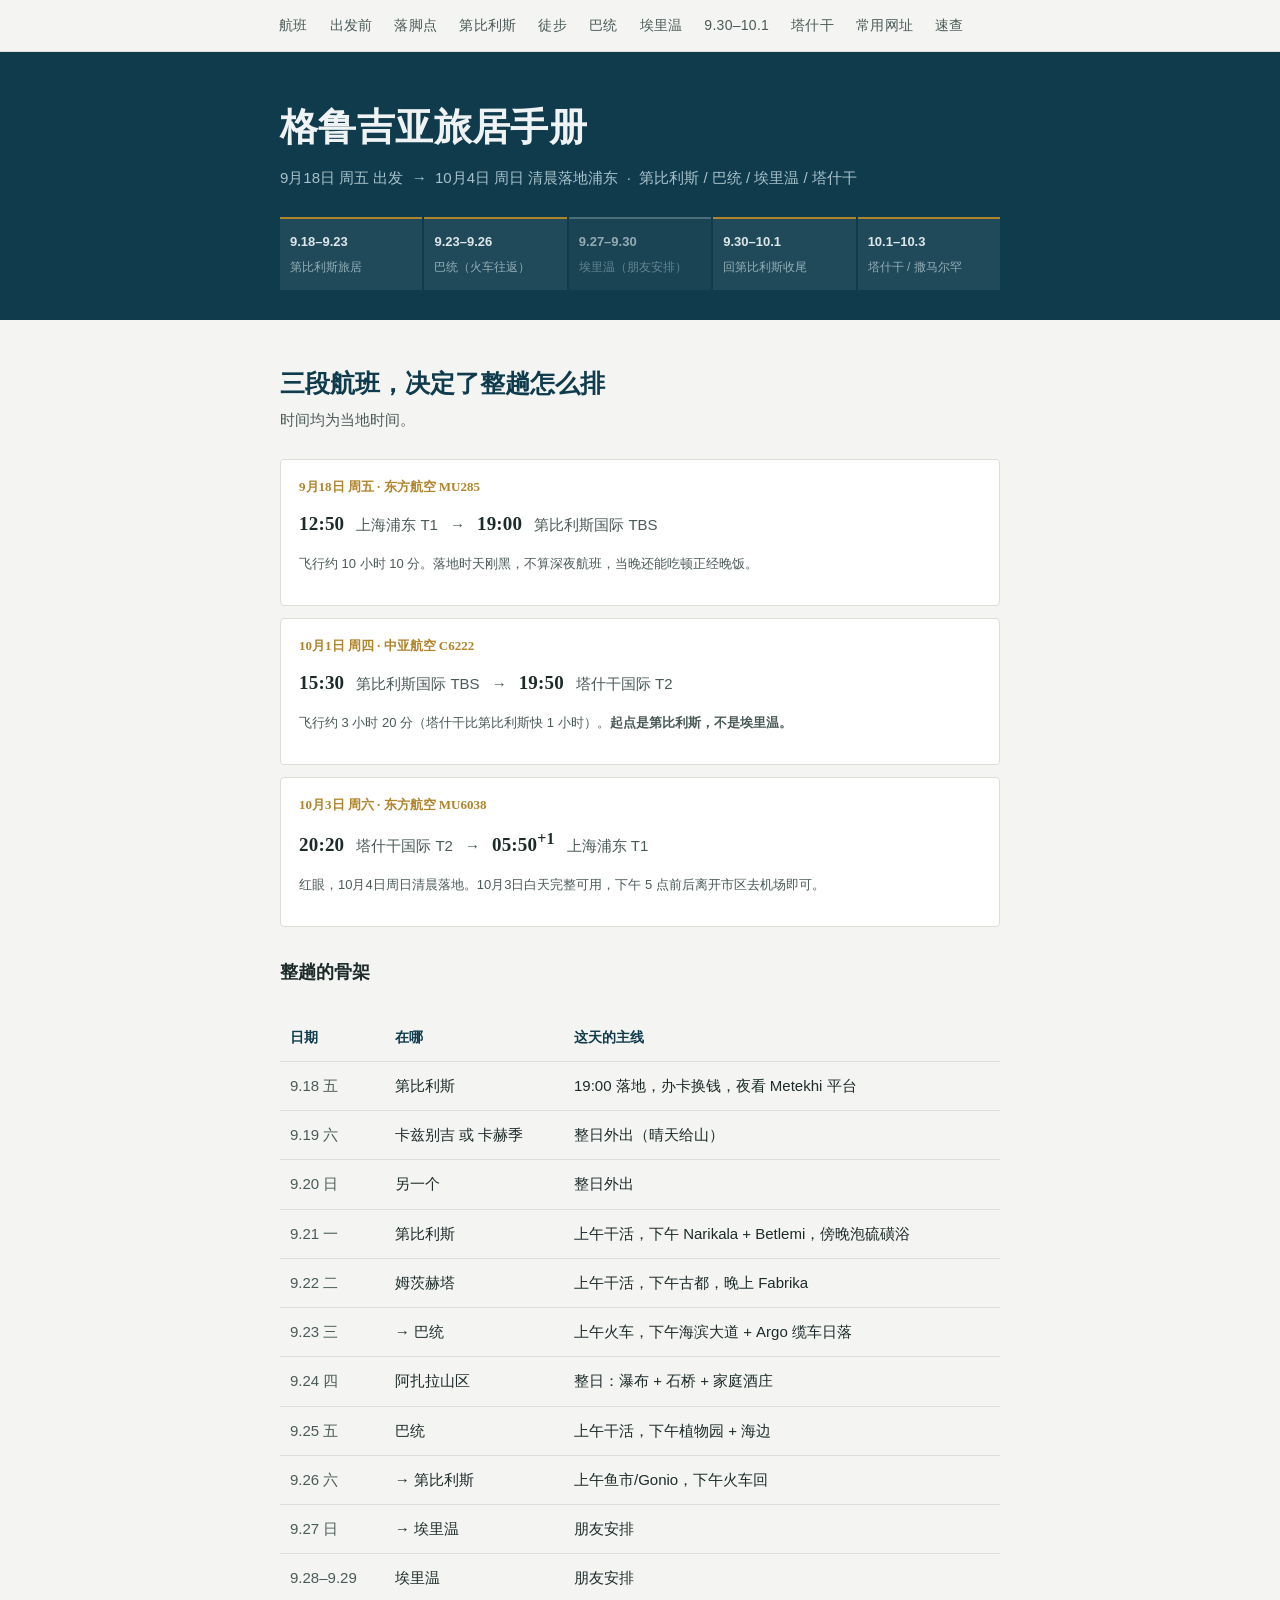
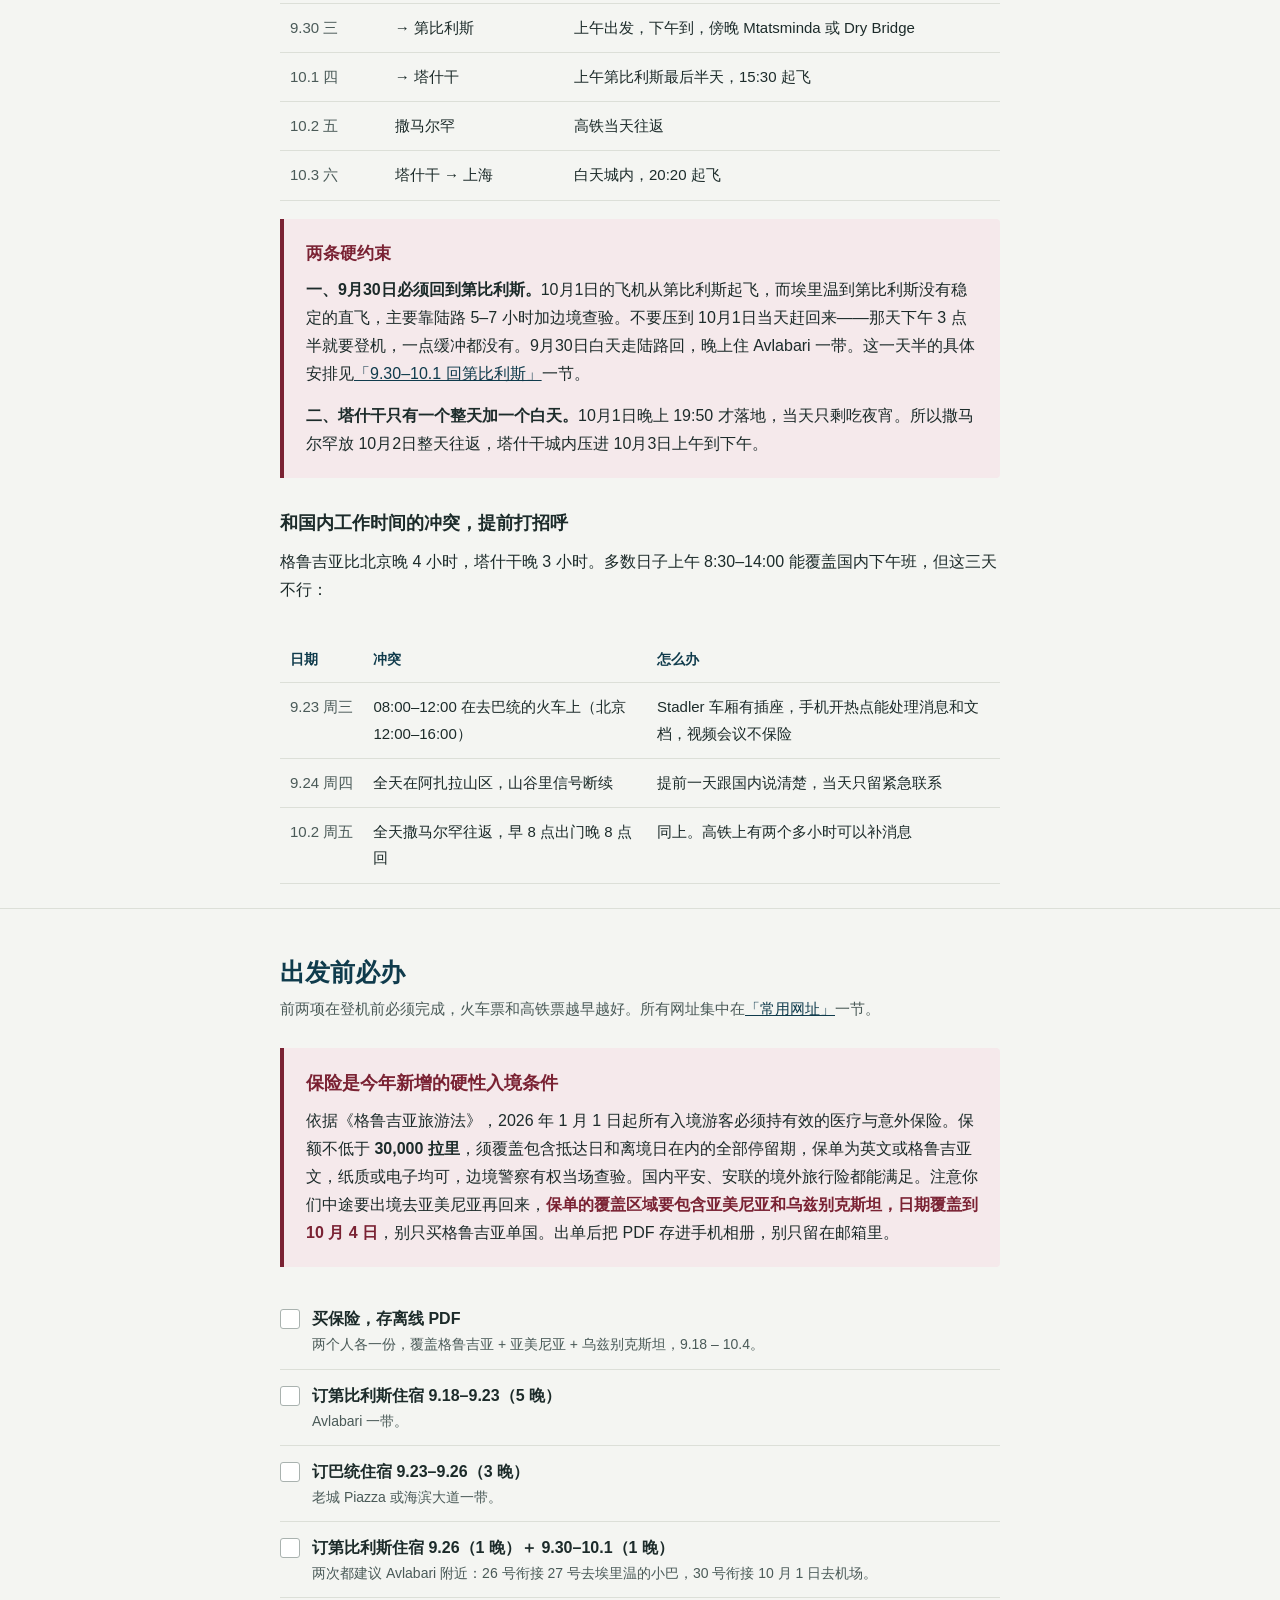
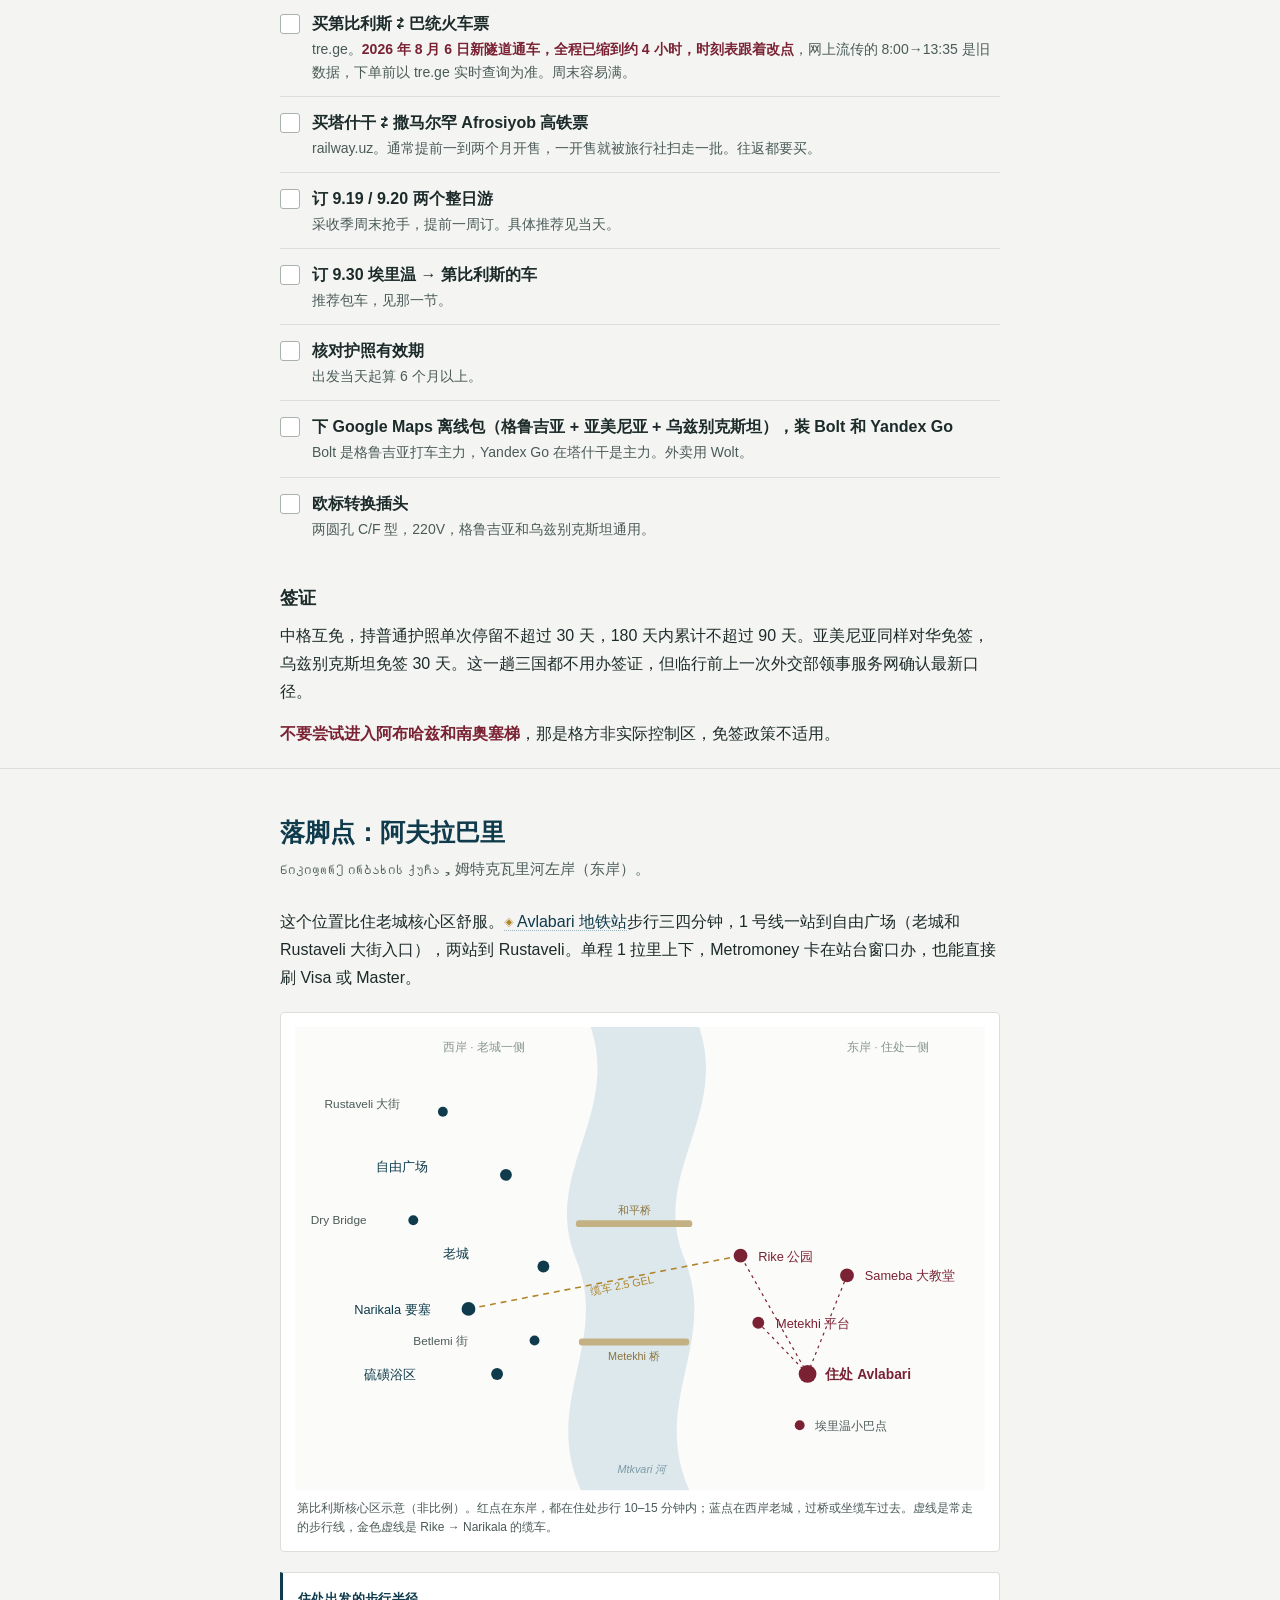
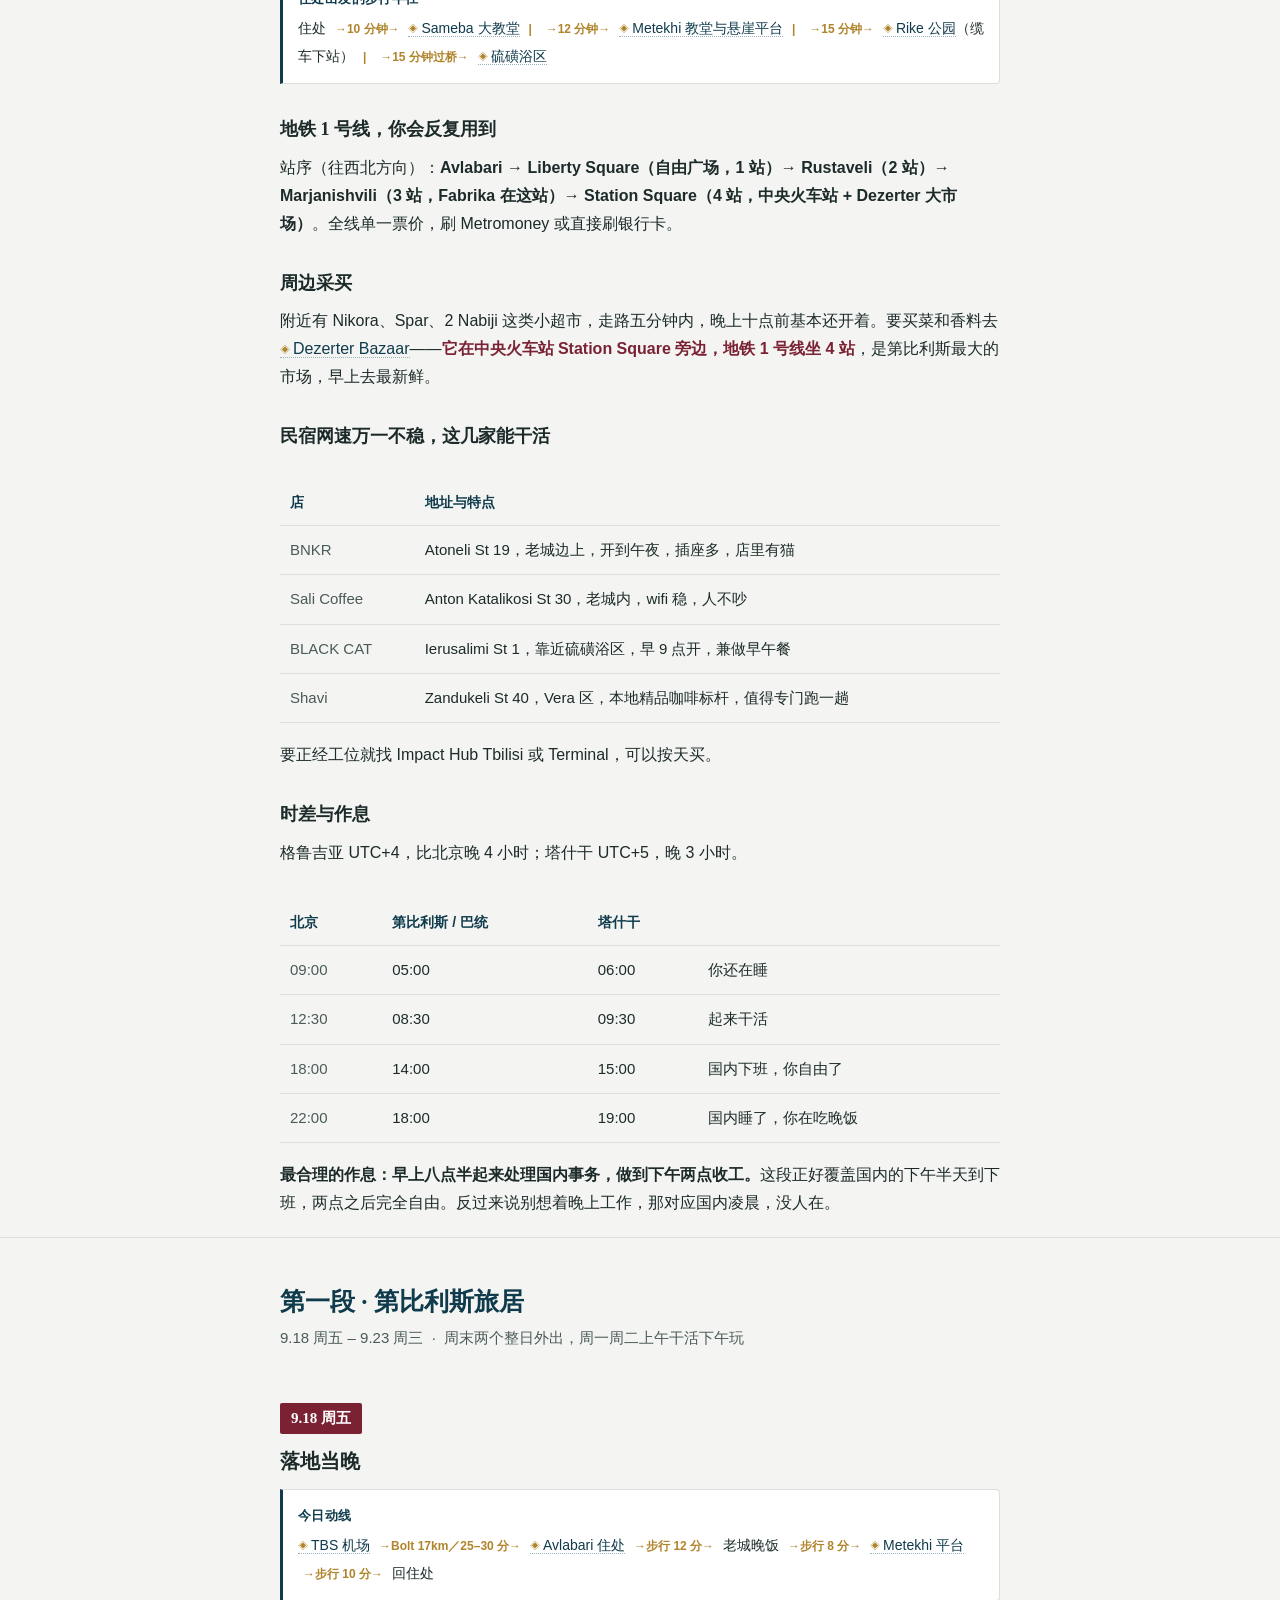
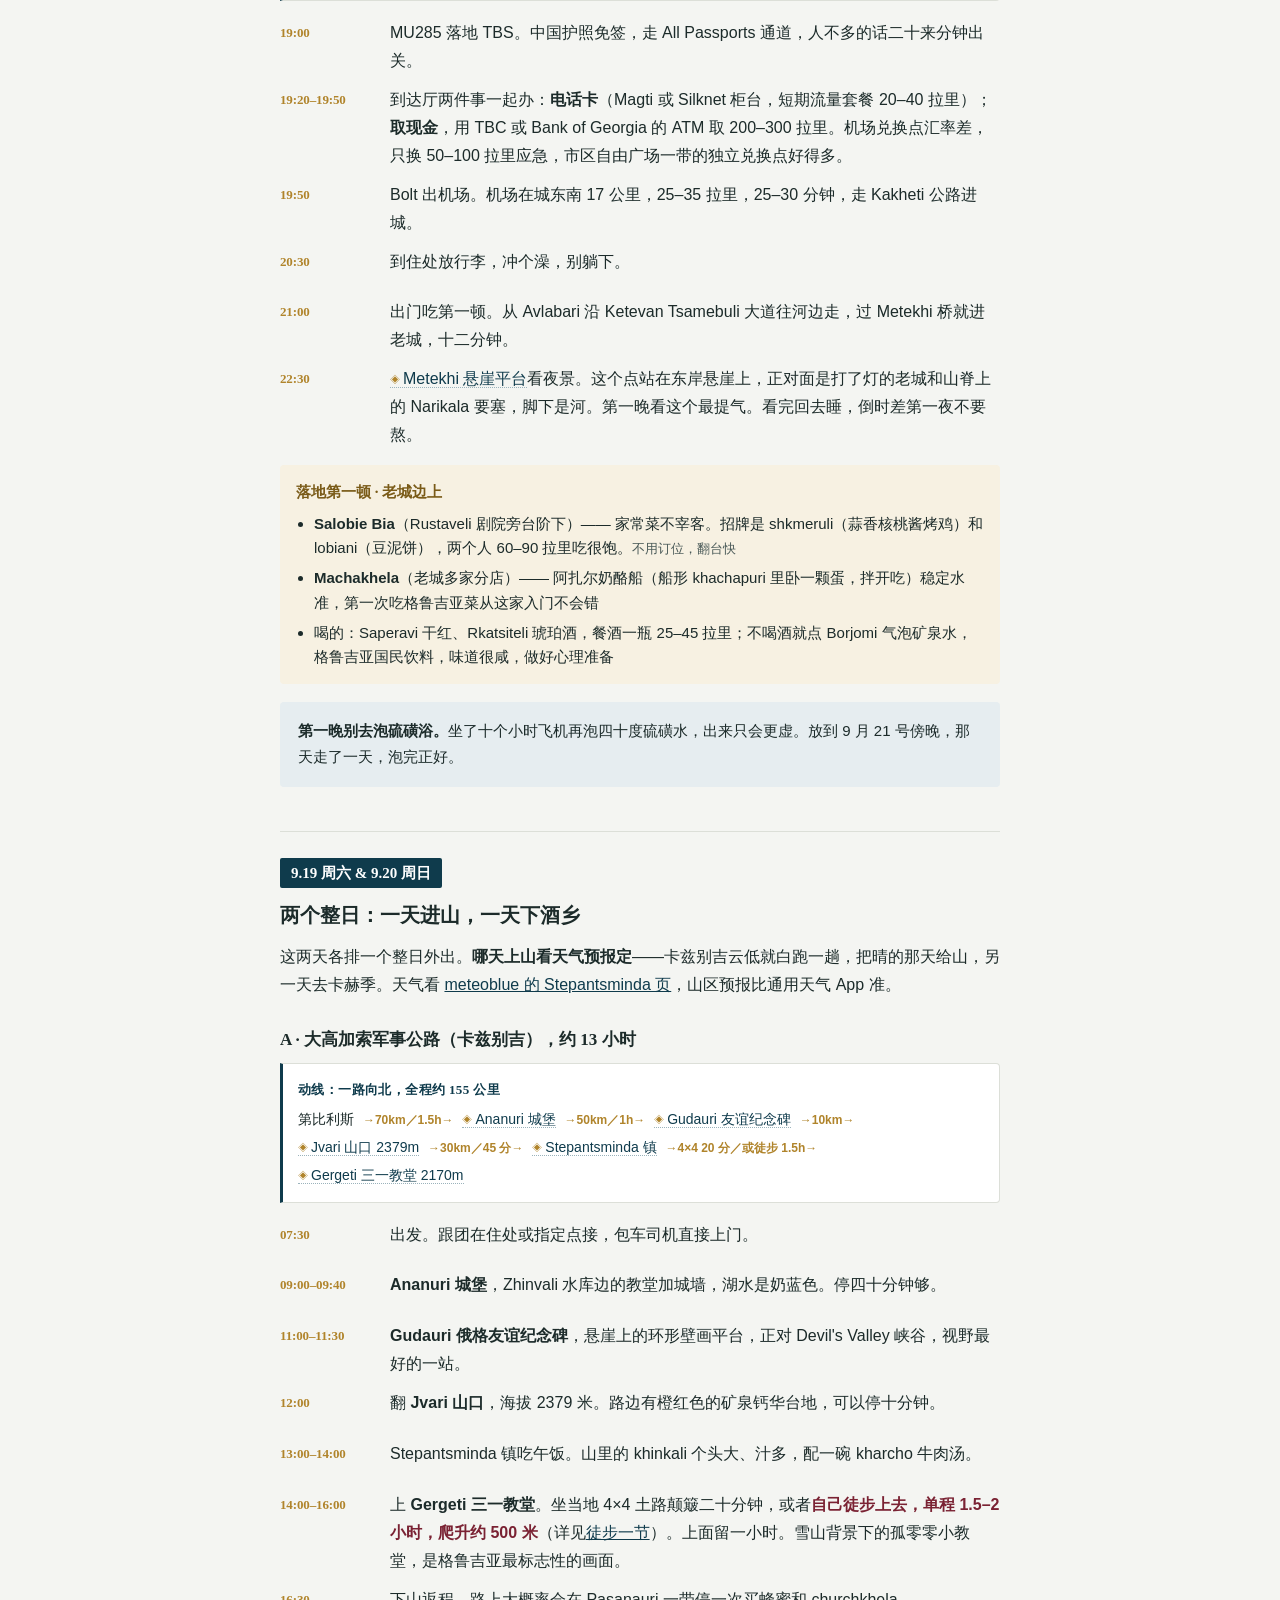
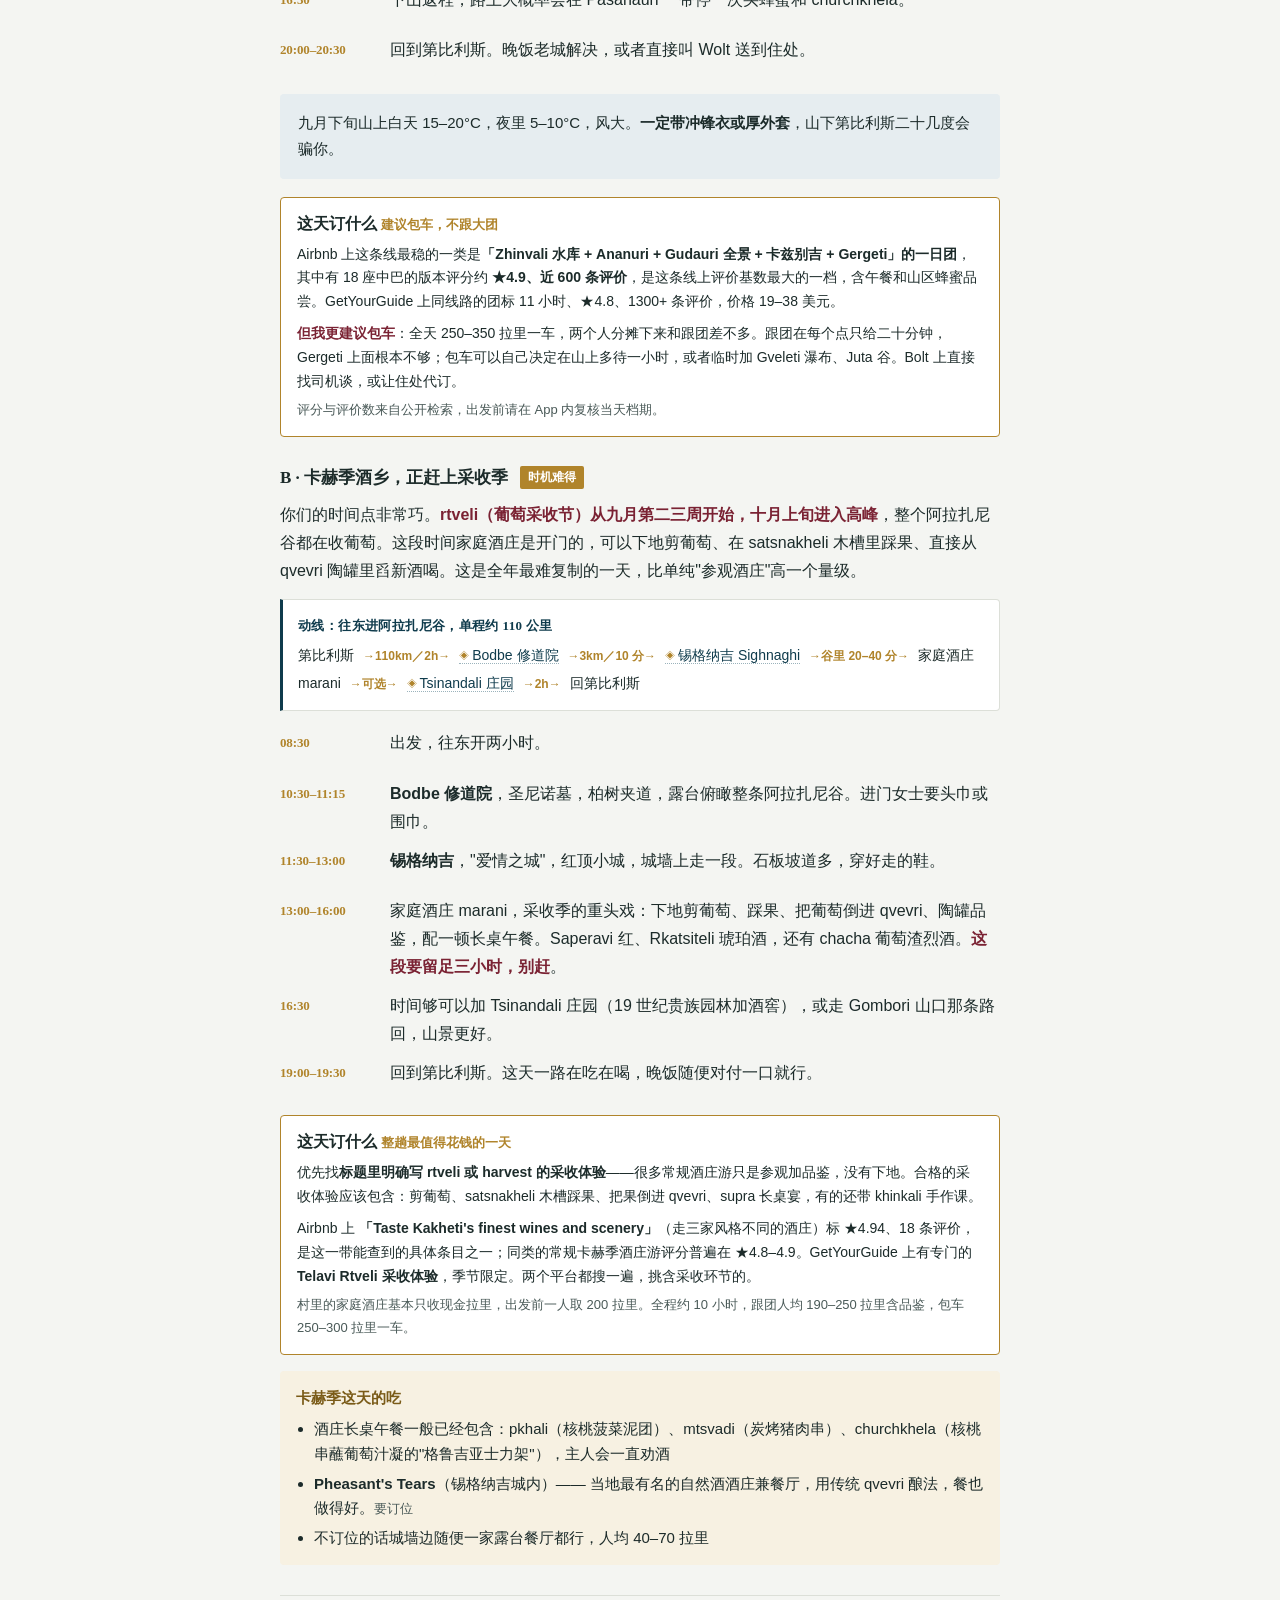
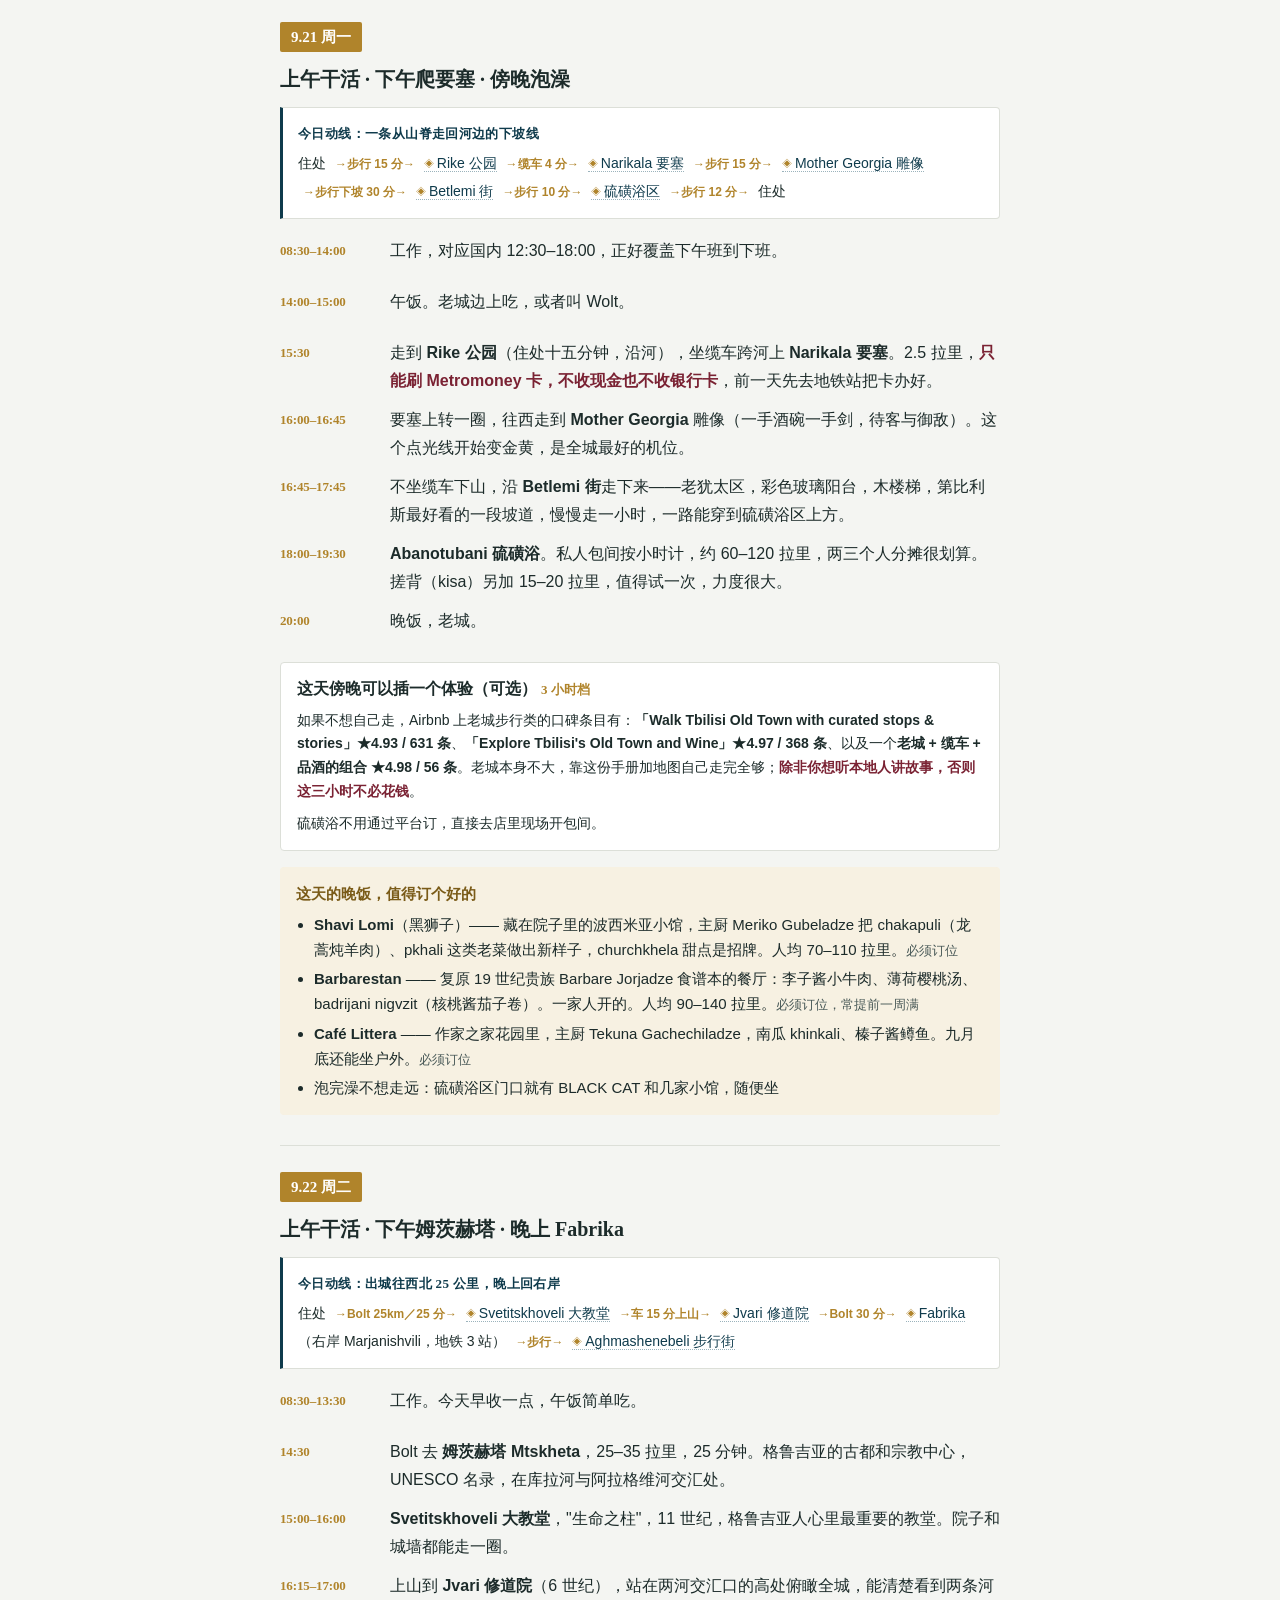
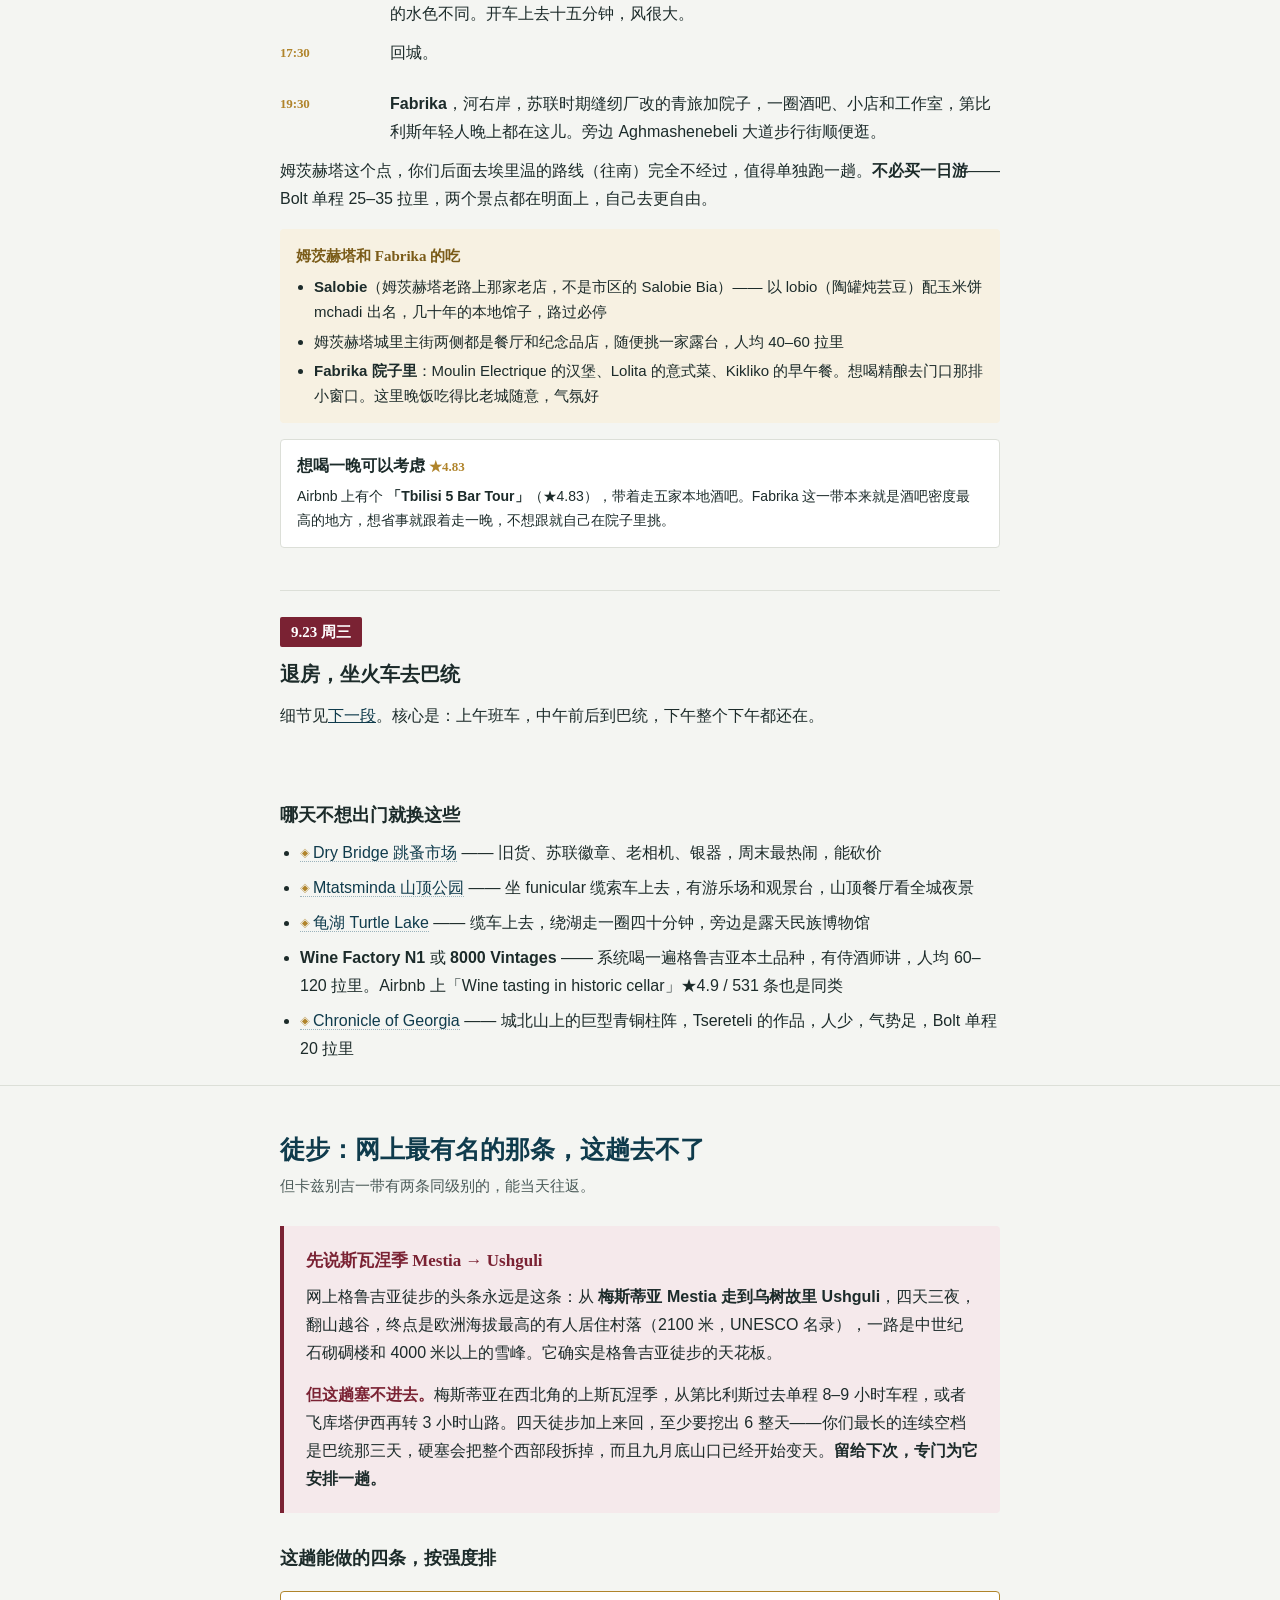
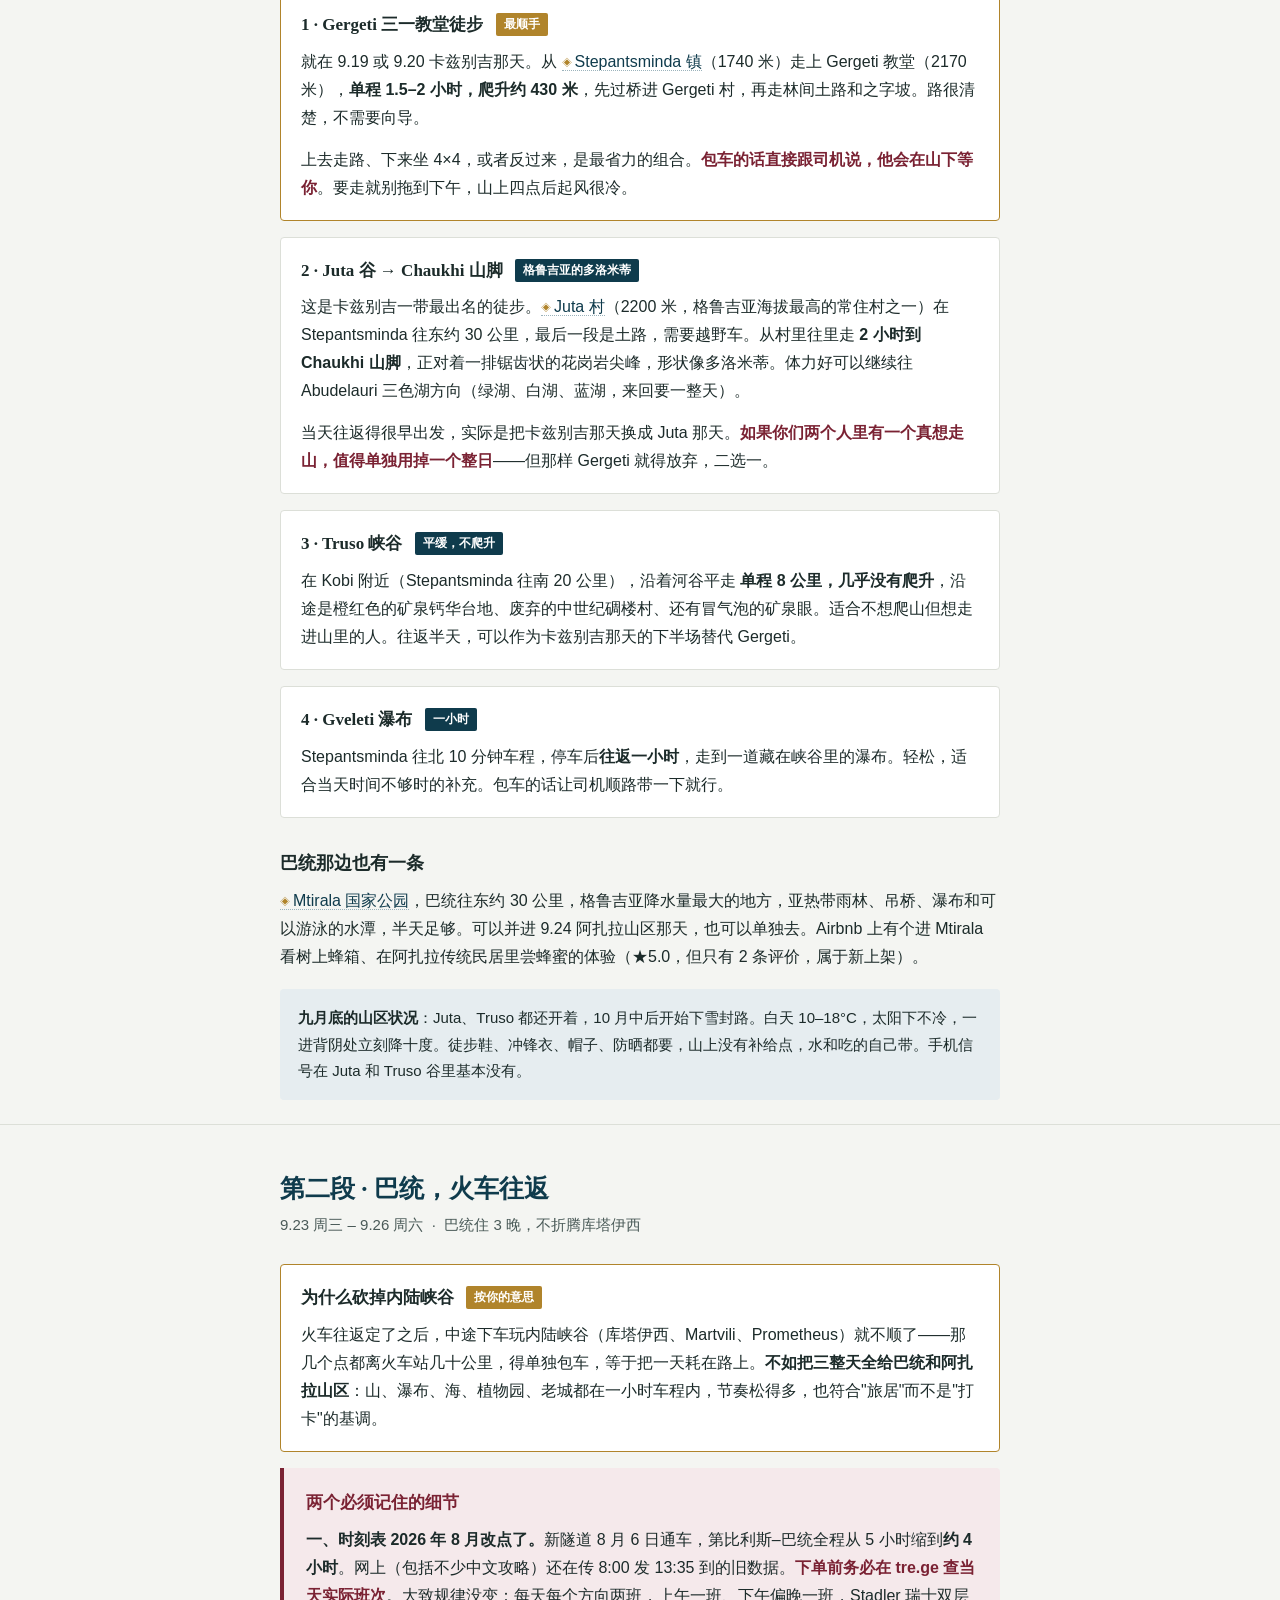
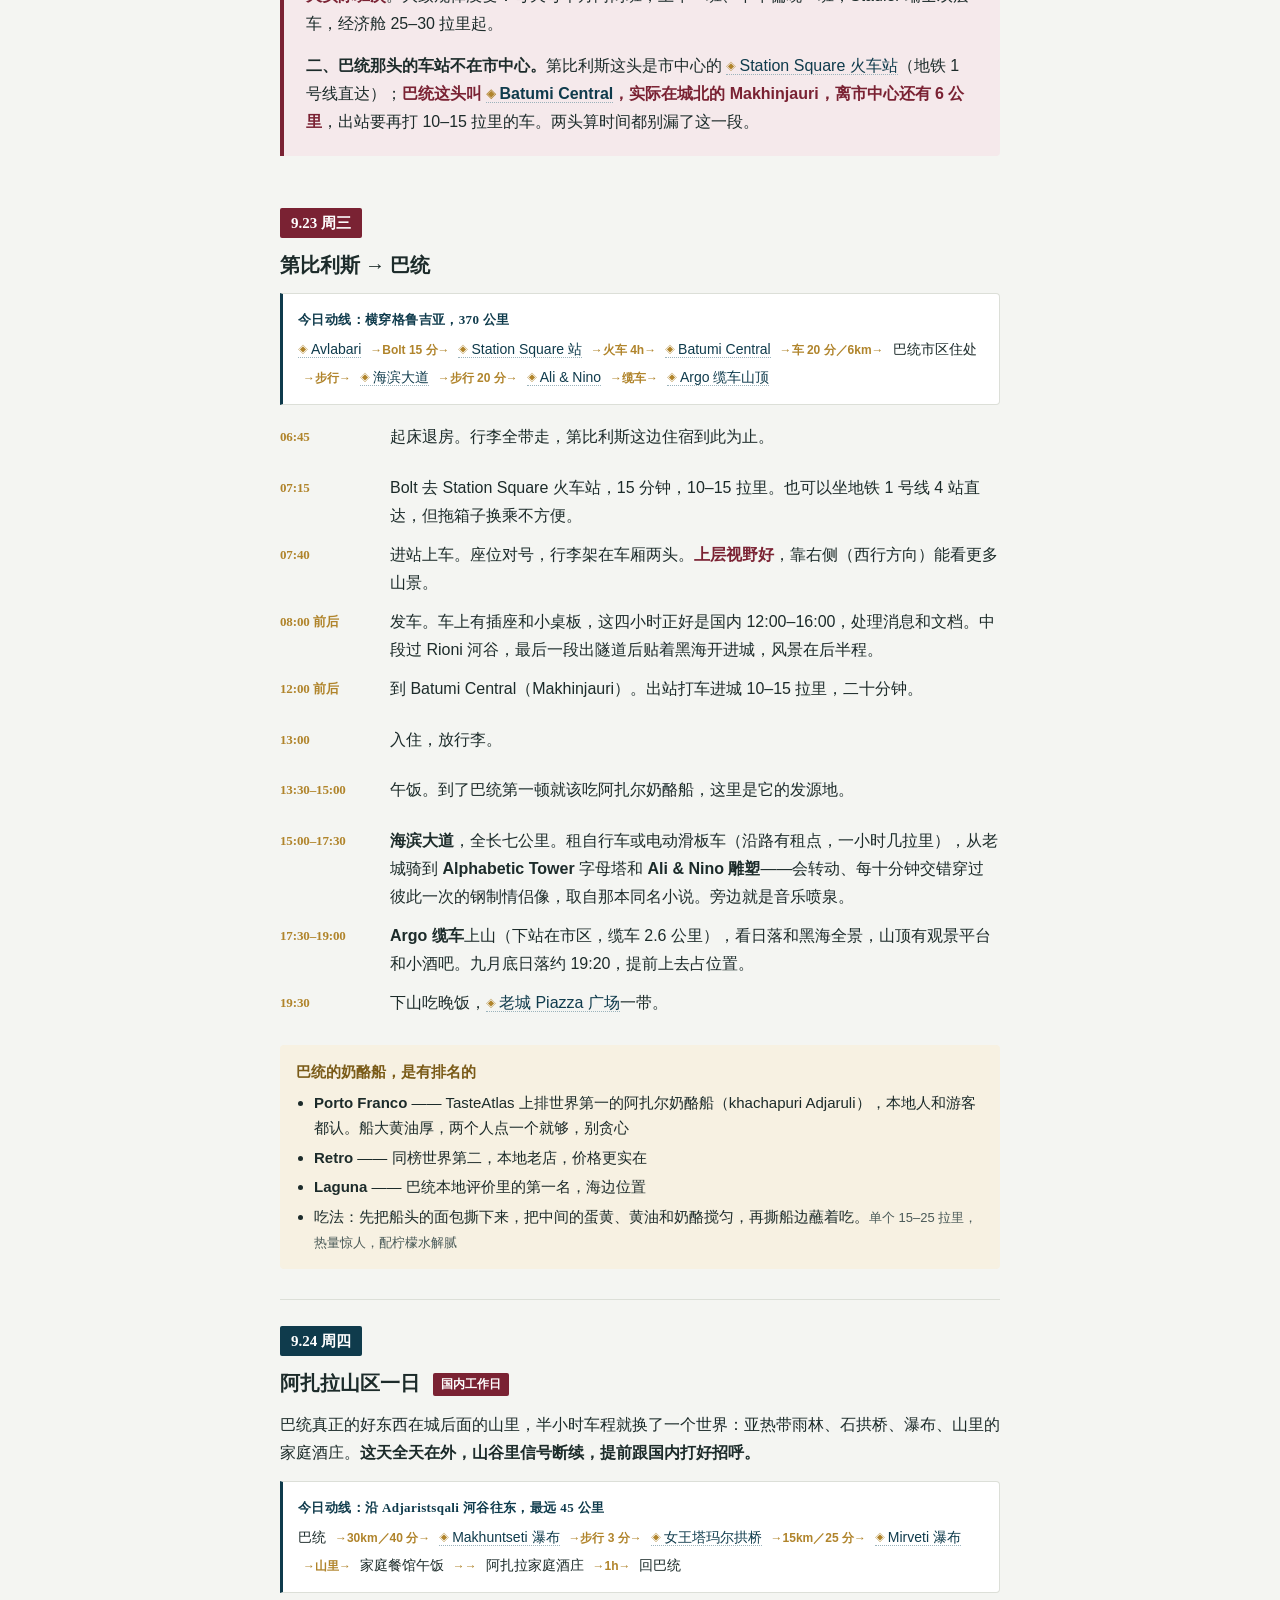
==== travel/gorgia/index.html @ b9d5e355 "补 9.30–10.1 缓冲段、徒步专节、动线与地图，一日游落到当天，加网址库与手机端优化 按反馈全面重做：  1. 新增「9.30–10.1 回第比利斯」整节。这一天半原本是空的，现在按    "到" ====
<!DOCTYPE html>
<html lang="zh-CN">
<head>
<meta charset="utf-8">
<meta name="viewport" content="width=device-width, initial-scale=1">
<title>格鲁吉亚旅居手册 · 9.18 – 10.4</title>
<style>
:root{
  --paper:#F4F5F2;
  --card:#FFFFFF;
  --ink:#1C2B2A;
  --ink-soft:#4A5A58;
  --lapis:#0F3B4C;
  --lapis-tint:#E6EDF0;
  --wine:#7A2233;
  --wine-tint:#F5E9EB;
  --gold:#B0842B;
  --gold-tint:#F7F1E2;
  --rule:#DCDFD8;
  --serif:"Noto Serif SC","Source Han Serif SC","Songti SC","STSong","SimSun",Georgia,serif;
  --sans:-apple-system,BlinkMacSystemFont,"PingFang SC","Hiragino Sans GB","Microsoft YaHei","Noto Sans SC",sans-serif;
}
*{box-sizing:border-box}
html{scroll-behavior:smooth}
body{
  margin:0;background:var(--paper);color:var(--ink);
  font-family:var(--sans);font-size:16px;line-height:1.75;
  -webkit-font-smoothing:antialiased;
}
@media (prefers-reduced-motion:reduce){html{scroll-behavior:auto}}

.wrap{max-width:760px;margin:0 auto;padding:0 20px}

/* ---------- nav ---------- */
nav{
  position:sticky;top:0;z-index:40;background:rgba(244,245,242,.94);
  backdrop-filter:saturate(1.4) blur(8px);border-bottom:1px solid var(--rule);
}
nav ul{display:flex;gap:0;list-style:none;margin:0 auto;padding:0;max-width:760px;overflow-x:auto;scrollbar-width:none}
nav ul::-webkit-scrollbar{display:none}
nav a{
  display:block;padding:13px 11px;white-space:nowrap;text-decoration:none;
  color:var(--ink-soft);font-size:14px;letter-spacing:.02em;
}
nav a:hover,nav a:focus-visible{color:var(--lapis);background:var(--lapis-tint)}

/* ---------- hero ---------- */
.hero{background:var(--lapis);color:#EFF3F4;padding:52px 0 0;position:relative}
.hero h1{
  font-family:var(--serif);font-weight:600;font-size:38px;line-height:1.25;
  margin:0 0 14px;letter-spacing:.01em;
}
.hero .dates{font-size:15px;color:#A9C2CB;margin:0 0 26px}
.spine{display:flex;gap:2px;margin-bottom:0;padding-bottom:30px;overflow-x:auto;scrollbar-width:none}
.spine::-webkit-scrollbar{display:none}
.spine div{flex:1;min-width:116px;padding:12px 10px;background:rgba(255,255,255,.07);border-top:2px solid var(--gold)}
.spine div.soft{border-top-color:#6E8A94;opacity:.65}
.spine b{display:block;font-size:13px;color:#DCE7EA;font-weight:600}
.spine span{display:block;font-size:12px;color:#93AEB8;margin-top:3px}
.herofig{margin:0}
.herofig img{display:block;width:100%;height:230px;object-fit:cover}

/* ---------- structure ---------- */
section{padding:46px 0 6px}
section + section{border-top:1px solid var(--rule)}
h2{
  font-family:var(--serif);font-size:25px;font-weight:600;line-height:1.4;
  margin:0 0 6px;color:var(--lapis);
}
.lede{color:var(--ink-soft);margin:0 0 26px;font-size:15px}
h3{font-family:var(--serif);font-size:18px;font-weight:600;margin:30px 0 8px}
h4{font-family:var(--serif);font-size:17px;font-weight:600;margin:26px 0 8px}
p{margin:0 0 14px}
a{color:var(--lapis)}
strong{font-weight:600}
em{font-style:normal;color:var(--wine);font-weight:600}

ul.plain{margin:0 0 16px;padding-left:20px}
ul.plain li{margin-bottom:7px}

/* ---------- 地点链接 ---------- */
a.pin{color:var(--lapis);text-decoration:none;border-bottom:1px dotted #9BB3BC;white-space:nowrap}
a.pin::before{content:"◈";color:var(--gold);font-size:10px;margin-right:3px;vertical-align:1px}
a.pin:hover{background:var(--lapis-tint)}

/* ---------- 动线 ---------- */
.route{
  background:#fff;border:1px solid var(--rule);border-left:3px solid var(--lapis);
  border-radius:0 4px 4px 0;padding:13px 15px;margin:0 0 18px;font-size:14px;line-height:2;
}
.route b{font-family:var(--serif);display:block;font-size:13px;color:var(--lapis);margin-bottom:2px;letter-spacing:.03em}
.route .hop{color:var(--gold);font-weight:600;font-size:12px;padding:0 5px;white-space:nowrap}

/* ---------- urgent ---------- */
.urgent{background:var(--wine-tint);border-left:4px solid var(--wine);padding:20px 22px;margin:0 0 26px;border-radius:0 4px 4px 0}
.urgent h3,.urgent h4{margin-top:0;color:var(--wine)}
.urgent p:last-child{margin-bottom:0}

/* ---------- checklist ---------- */
.check{list-style:none;margin:0;padding:0}
.check li{display:flex;gap:12px;padding:12px 0;border-bottom:1px solid var(--rule);align-items:flex-start}
.check li:last-child{border-bottom:none}
.check .box{
  flex:0 0 20px;width:20px;height:20px;margin-top:4px;border:1.5px solid #A9B2AF;border-radius:3px;
  background:#fff;cursor:pointer;position:relative;
}
.check .box[aria-checked="true"]{background:var(--lapis);border-color:var(--lapis)}
.check .box[aria-checked="true"]::after{
  content:"";position:absolute;left:6px;top:2px;width:5px;height:10px;
  border:solid #fff;border-width:0 2px 2px 0;transform:rotate(42deg);
}
.check .box:focus-visible{outline:2px solid var(--gold);outline-offset:2px}
.check .t{flex:1}
.check .t b{display:block;font-weight:600}
.check .t span{display:block;font-size:14px;color:var(--ink-soft);line-height:1.65}

/* ---------- flights ---------- */
.flight{border:1px solid var(--rule);background:var(--card);border-radius:4px;padding:16px 18px;margin:0 0 12px}
.flight .no{font-size:13px;color:var(--gold);font-weight:600;font-family:var(--serif);margin-bottom:8px}
.flight .leg{display:flex;gap:12px;align-items:baseline;flex-wrap:wrap}
.flight .leg b{font-family:var(--serif);font-size:19px;font-weight:600;letter-spacing:.01em}
.flight .leg span{color:var(--ink-soft);font-size:15px}
.flight .arrow{color:var(--gold);font-weight:600}
.flight .meta{font-size:13px;color:var(--ink-soft);margin-top:8px;line-height:1.6}

/* ---------- day ---------- */
.day{padding:26px 0;border-bottom:1px solid var(--rule)}
.day:last-of-type{border-bottom:none}
.daytag{
  display:inline-block;font-family:var(--serif);font-size:15px;font-weight:600;
  color:#fff;background:var(--lapis);padding:2px 11px;border-radius:2px;margin-bottom:10px;
}
.daytag.rest{background:var(--gold)}
.daytag.move{background:var(--wine)}
.day h3{margin:0 0 10px;font-size:20px}
.slot{display:flex;gap:14px;margin-bottom:11px}
.slot .when{
  flex:0 0 96px;font-size:13px;color:var(--gold);font-weight:600;padding-top:3px;
  font-family:var(--serif);letter-spacing:-.01em;
}
.slot .what{flex:1;margin:0}
@media(max-width:520px){
  .slot{gap:10px}
  .slot .when{flex:0 0 76px;font-size:12px}
  .route{line-height:2.1}
}

/* ---------- 滑动相册 ---------- */
.gal{margin:20px 0 6px}
.gal .strip{
  display:flex;gap:10px;overflow-x:auto;scroll-snap-type:x mandatory;
  padding-bottom:10px;-webkit-overflow-scrolling:touch;
  scrollbar-width:thin;scrollbar-color:#C6CCC5 transparent;
}
.gal .strip::-webkit-scrollbar{height:6px}
.gal .strip::-webkit-scrollbar-thumb{background:#C6CCC5;border-radius:3px}
.gal .strip figure{flex:0 0 88%;max-width:560px;scroll-snap-align:center;margin:0}
@media(min-width:620px){.gal .strip figure{flex:0 0 66%}}
.gal .strip img{display:block;width:100%;height:236px;object-fit:cover;border-radius:3px;background:var(--rule)}
.gal .strip figcaption{font-size:13px;color:var(--ink-soft);margin-top:7px;line-height:1.6}
.gal .hint{font-size:12px;color:#8A9793;margin:0}
.gal.single .strip figure{flex:0 0 100%;max-width:none}
.gal.single .hint{display:none}

/* ---------- food ---------- */
.food{background:var(--gold-tint);border-radius:4px;padding:14px 16px;margin:16px 0 4px;font-size:15px}
.food b.h{display:block;font-family:var(--serif);font-size:15px;color:#7A5B18;margin-bottom:6px}
.food ul{margin:0;padding-left:18px}
.food li{margin-bottom:5px;line-height:1.65}
.food li:last-child{margin-bottom:0}
.food .price{color:var(--ink-soft);font-size:13px}

/* ---------- 体验卡 ---------- */
.xp{background:#fff;border:1px solid var(--rule);border-radius:4px;padding:14px 16px;margin:16px 0}
.xp.pick{border-color:var(--gold);border-width:1.5px}
.xp .h{font-family:var(--serif);font-size:16px;font-weight:600;margin:0 0 3px;line-height:1.45}
.xp .star{color:var(--gold);font-weight:600;font-size:13px;white-space:nowrap}
.xp .why{margin:8px 0 0;font-size:14px;line-height:1.7}
.xp .why:first-of-type{margin-top:6px}
.xp .kv{font-size:13px;color:var(--ink-soft);margin:6px 0 0}

/* ---------- figures ---------- */
figure{margin:22px 0}
figure img{display:block;width:100%;height:auto;border-radius:3px;background:var(--rule)}
figcaption{font-size:13px;color:var(--ink-soft);margin-top:8px;line-height:1.6}

/* ---------- misc ---------- */
.note{background:var(--lapis-tint);padding:16px 18px;border-radius:4px;margin:18px 0;font-size:15px}
.note p:last-child{margin-bottom:0}
.opt{border:1px solid var(--rule);background:var(--card);border-radius:4px;padding:18px 20px;margin:16px 0}
.opt h4{margin:0 0 8px}
.opt.pick{border-color:var(--gold);border-width:1.5px}
.tag{display:inline-block;font-size:12px;background:var(--gold);color:#fff;padding:1px 8px;border-radius:2px;margin-left:8px;vertical-align:2px}
.tag.warn{background:var(--wine)}
.tag.cool{background:var(--lapis)}

table{width:100%;border-collapse:collapse;margin:18px 0;font-size:15px}
th,td{text-align:left;padding:11px 10px;border-bottom:1px solid var(--rule);vertical-align:top}
th{color:var(--lapis);font-weight:600;font-size:14px}
td:first-child{white-space:nowrap;color:var(--ink-soft)}
.wide{overflow-x:auto}
.wide table{min-width:540px}

/* ---------- 手绘地图 ---------- */
.mapbox{background:#fff;border:1px solid var(--rule);border-radius:4px;padding:14px;margin:20px 0}
.mapbox svg{display:block;width:100%;height:auto}
.mapbox .cap{font-size:12px;color:var(--ink-soft);margin:8px 2px 0;line-height:1.6}

/* ---------- 链接库 ---------- */
.links{margin:8px 0 20px}
.links a.row{
  display:flex;gap:12px;padding:12px 2px;border-bottom:1px solid var(--rule);
  text-decoration:none;color:var(--ink);align-items:baseline;
}
.links a.row:hover{background:var(--lapis-tint)}
.links a.row b{flex:0 0 140px;font-weight:600;font-size:15px;color:var(--lapis)}
.links a.row span{flex:1;font-size:13px;color:var(--ink-soft);line-height:1.6}
@media(max-width:520px){
  .links a.row{flex-direction:column;gap:2px}
  .links a.row b{flex:none}
}

footer{background:var(--lapis);color:#9FB8C1;padding:34px 0;margin-top:50px;font-size:13px;line-height:1.7}
footer a{color:#CFE0E6}
.totop{display:inline-block;margin-top:14px;color:#CFE0E6;text-decoration:none;font-size:13px}

/* ================= 手机端优化 ================= */
html{-webkit-text-size-adjust:100%}
body{overflow-x:hidden}
a,button,.check .box{-webkit-tap-highlight-color:rgba(15,59,76,.12)}

/* sticky 导航会遮住锚点标题，给所有跳转目标留出让位 */
section,.day,header{scroll-margin-top:54px}

/* 导航右侧渐变，提示还能往右滑 */
nav{position:sticky;overflow:hidden}
nav::after{
  content:"";position:absolute;right:0;top:0;bottom:0;width:26px;pointer-events:none;
  background:linear-gradient(90deg,rgba(244,245,242,0),rgba(244,245,242,.96));
}

/* 手绘地图：窄屏下不缩放，保持最小宽度横向滑动，文字才读得清 */
.mapbox .svgwrap{overflow-x:auto;-webkit-overflow-scrolling:touch;scrollbar-width:thin}
.mapbox .svgwrap svg{min-width:600px}

/* 触摸设备上把相册滚动条藏起来，靠手势滑 */
@media (hover:none){
  .gal .strip{scrollbar-width:none}
  .gal .strip::-webkit-scrollbar{display:none}
}

@media(max-width:600px){
  .wrap{padding:0 16px}
  section{padding:36px 0 6px}
  body{font-size:16px;line-height:1.72}

  .hero{padding-top:36px}
  .hero h1{font-size:29px;line-height:1.3;margin-bottom:10px}
  .hero .dates{font-size:14px;line-height:1.7;margin-bottom:20px}
  .hero .spine div{min-width:104px;padding:10px 9px}
  .herofig img{height:180px}

  h2{font-size:22px}
  h3{font-size:17px;margin-top:26px}
  h4{font-size:16px}
  .lede{font-size:14px;margin-bottom:20px}

  nav a{padding:12px 10px;font-size:13px}

  /* 动线：窄屏下按行断开，别挤成一坨 */
  .route{padding:12px 13px;font-size:13.5px;line-height:2.05}
  .route .hop{padding:0 3px;font-size:11.5px}

  .slot{margin-bottom:13px}
  .day{padding:22px 0}
  .day h3{font-size:18px}

  .gal .strip figure{flex:0 0 90%}
  .gal .strip img{height:198px}
  .gal .strip figcaption{font-size:12.5px}

  .food,.note,.xp{padding:13px 14px;font-size:14.5px}
  .urgent{padding:16px 17px}
  .opt{padding:15px 16px}
  .flight{padding:14px 15px}
  .flight .leg b{font-size:17px}
  .flight .leg span{font-size:14px}

  table{font-size:14px}
  th,td{padding:9px 8px}
  .wide table{min-width:480px}
  /* 表格能横滑时给个提示，免得以为内容被截断了 */
  .wide::after{
    content:"← 左右滑动看完整表格 →";display:block;
    font-size:11.5px;color:#8A9793;margin:-10px 0 14px;
  }

  .mapbox{padding:10px}
  .mapbox .cap{font-size:11.5px}

  .links a.row b{font-size:14.5px}
  .links a.row span{font-size:12.5px}

  footer{padding:28px 0;font-size:12.5px}
}

@media(max-width:380px){
  .hero h1{font-size:26px}
  .slot .when{flex:0 0 70px;font-size:11.5px}
  .gal .strip img{height:176px}
}
</style>
</head>
<body>

<nav>
  <ul class="wrap" style="padding:0 8px">
    <li><a href="#flights">航班</a></li>
    <li><a href="#before">出发前</a></li>
    <li><a href="#base">落脚点</a></li>
    <li><a href="#tbilisi">第比利斯</a></li>
    <li><a href="#hike">徒步</a></li>
    <li><a href="#batumi">巴统</a></li>
    <li><a href="#yerevan">埃里温</a></li>
    <li><a href="#backtb">9.30–10.1</a></li>
    <li><a href="#tashkent">塔什干</a></li>
    <li><a href="#urls">常用网址</a></li>
    <li><a href="#ref">速查</a></li>
  </ul>
</nav>

<header class="hero">
  <div class="wrap">
    <h1>格鲁吉亚旅居手册</h1>
    <p class="dates">9月18日 周五 出发 &nbsp;→&nbsp; 10月4日 周日 清晨落地浦东 &nbsp;·&nbsp; 第比利斯 / 巴统 / 埃里温 / 塔什干</p>
    <div class="spine">
      <div><b>9.18–9.23</b><span>第比利斯旅居</span></div>
      <div><b>9.23–9.26</b><span>巴统（火车往返）</span></div>
      <div class="soft"><b>9.27–9.30</b><span>埃里温（朋友安排）</span></div>
      <div><b>9.30–10.1</b><span>回第比利斯收尾</span></div>
      <div><b>10.1–10.3</b><span>塔什干 / 撒马尔罕</span></div>
    </div>
  </div>
  <figure class="herofig">
    <img src="https://commons.wikimedia.org/wiki/Special:FilePath/Gergeti_Trinity_Church_14th_century_in_Georgia.jpg?width=1400" alt="卡兹别吉的格尔盖蒂三一教堂">
  </figure>
</header>

<!-- ============ 航班骨架 ============ -->
<section id="flights">
<div class="wrap">
  <h2>三段航班，决定了整趟怎么排</h2>
  <p class="lede">时间均为当地时间。</p>

  <div class="flight">
    <p class="no">9月18日 周五 · 东方航空 MU285</p>
    <p class="leg"><b>12:50</b> <span>上海浦东 T1</span> <span class="arrow">→</span> <b>19:00</b> <span>第比利斯国际 TBS</span></p>
    <p class="meta">飞行约 10 小时 10 分。落地时天刚黑，不算深夜航班，当晚还能吃顿正经晚饭。</p>
  </div>

  <div class="flight">
    <p class="no">10月1日 周四 · 中亚航空 C6222</p>
    <p class="leg"><b>15:30</b> <span>第比利斯国际 TBS</span> <span class="arrow">→</span> <b>19:50</b> <span>塔什干国际 T2</span></p>
    <p class="meta">飞行约 3 小时 20 分（塔什干比第比利斯快 1 小时）。<strong>起点是第比利斯，不是埃里温。</strong></p>
  </div>

  <div class="flight">
    <p class="no">10月3日 周六 · 东方航空 MU6038</p>
    <p class="leg"><b>20:20</b> <span>塔什干国际 T2</span> <span class="arrow">→</span> <b>05:50<sup>+1</sup></b> <span>上海浦东 T1</span></p>
    <p class="meta">红眼，10月4日周日清晨落地。10月3日白天完整可用，下午 5 点前后离开市区去机场即可。</p>
  </div>

  <h3>整趟的骨架</h3>
  <div class="wide">
  <table>
    <tr><th>日期</th><th>在哪</th><th>这天的主线</th></tr>
    <tr><td>9.18 五</td><td>第比利斯</td><td>19:00 落地，办卡换钱，夜看 Metekhi 平台</td></tr>
    <tr><td>9.19 六</td><td>卡兹别吉 或 卡赫季</td><td>整日外出（晴天给山）</td></tr>
    <tr><td>9.20 日</td><td>另一个</td><td>整日外出</td></tr>
    <tr><td>9.21 一</td><td>第比利斯</td><td>上午干活，下午 Narikala + Betlemi，傍晚泡硫磺浴</td></tr>
    <tr><td>9.22 二</td><td>姆茨赫塔</td><td>上午干活，下午古都，晚上 Fabrika</td></tr>
    <tr><td>9.23 三</td><td>→ 巴统</td><td>上午火车，下午海滨大道 + Argo 缆车日落</td></tr>
    <tr><td>9.24 四</td><td>阿扎拉山区</td><td>整日：瀑布 + 石桥 + 家庭酒庄</td></tr>
    <tr><td>9.25 五</td><td>巴统</td><td>上午干活，下午植物园 + 海边</td></tr>
    <tr><td>9.26 六</td><td>→ 第比利斯</td><td>上午鱼市/Gonio，下午火车回</td></tr>
    <tr><td>9.27 日</td><td>→ 埃里温</td><td>朋友安排</td></tr>
    <tr><td>9.28–9.29</td><td>埃里温</td><td>朋友安排</td></tr>
    <tr><td>9.30 三</td><td>→ 第比利斯</td><td>上午出发，下午到，傍晚 Mtatsminda 或 Dry Bridge</td></tr>
    <tr><td>10.1 四</td><td>→ 塔什干</td><td>上午第比利斯最后半天，15:30 起飞</td></tr>
    <tr><td>10.2 五</td><td>撒马尔罕</td><td>高铁当天往返</td></tr>
    <tr><td>10.3 六</td><td>塔什干 → 上海</td><td>白天城内，20:20 起飞</td></tr>
  </table>
  </div>

  <div class="urgent">
    <h4>两条硬约束</h4>
    <p><strong>一、9月30日必须回到第比利斯。</strong>10月1日的飞机从第比利斯起飞，而埃里温到第比利斯没有稳定的直飞，主要靠陆路 5–7 小时加边境查验。不要压到 10月1日当天赶回来——那天下午 3 点半就要登机，一点缓冲都没有。9月30日白天走陆路回，晚上住 Avlabari 一带。这一天半的具体安排见<a href="#backtb">「9.30–10.1 回第比利斯」</a>一节。</p>
    <p style="margin-top:10px"><strong>二、塔什干只有一个整天加一个白天。</strong>10月1日晚上 19:50 才落地，当天只剩吃夜宵。所以撒马尔罕放 10月2日整天往返，塔什干城内压进 10月3日上午到下午。</p>
  </div>

  <h3>和国内工作时间的冲突，提前打招呼</h3>
  <p>格鲁吉亚比北京晚 4 小时，塔什干晚 3 小时。多数日子上午 8:30–14:00 能覆盖国内下午班，但这三天不行：</p>
  <div class="wide">
  <table>
    <tr><th>日期</th><th>冲突</th><th>怎么办</th></tr>
    <tr><td>9.23 周三</td><td>08:00–12:00 在去巴统的火车上（北京 12:00–16:00）</td><td>Stadler 车厢有插座，手机开热点能处理消息和文档，视频会议不保险</td></tr>
    <tr><td>9.24 周四</td><td>全天在阿扎拉山区，山谷里信号断续</td><td>提前一天跟国内说清楚，当天只留紧急联系</td></tr>
    <tr><td>10.2 周五</td><td>全天撒马尔罕往返，早 8 点出门晚 8 点回</td><td>同上。高铁上有两个多小时可以补消息</td></tr>
  </table>
  </div>
</div>
</section>

<!-- ============ 出发前 ============ -->
<section id="before">
<div class="wrap">
  <h2>出发前必办</h2>
  <p class="lede">前两项在登机前必须完成，火车票和高铁票越早越好。所有网址集中在<a href="#urls">「常用网址」</a>一节。</p>

  <div class="urgent">
    <h3>保险是今年新增的硬性入境条件</h3>
    <p>依据《格鲁吉亚旅游法》，2026 年 1 月 1 日起所有入境游客必须持有效的医疗与意外保险。保额不低于 <strong>30,000 拉里</strong>，须覆盖包含抵达日和离境日在内的全部停留期，保单为英文或格鲁吉亚文，纸质或电子均可，边境警察有权当场查验。国内平安、安联的境外旅行险都能满足。注意你们中途要出境去亚美尼亚再回来，<em>保单的覆盖区域要包含亚美尼亚和乌兹别克斯坦，日期覆盖到 10 月 4 日</em>，别只买格鲁吉亚单国。出单后把 PDF 存进手机相册，别只留在邮箱里。</p>
  </div>

  <ul class="check">
    <li><span class="box" role="checkbox" aria-checked="false" tabindex="0"></span><span class="t"><b>买保险，存离线 PDF</b><span>两个人各一份，覆盖格鲁吉亚 + 亚美尼亚 + 乌兹别克斯坦，9.18 – 10.4。</span></span></li>
    <li><span class="box" role="checkbox" aria-checked="false" tabindex="0"></span><span class="t"><b>订第比利斯住宿 9.18–9.23（5 晚）</b><span>Avlabari 一带。</span></span></li>
    <li><span class="box" role="checkbox" aria-checked="false" tabindex="0"></span><span class="t"><b>订巴统住宿 9.23–9.26（3 晚）</b><span>老城 Piazza 或海滨大道一带。</span></span></li>
    <li><span class="box" role="checkbox" aria-checked="false" tabindex="0"></span><span class="t"><b>订第比利斯住宿 9.26（1 晚）＋ 9.30–10.1（1 晚）</b><span>两次都建议 Avlabari 附近：26 号衔接 27 号去埃里温的小巴，30 号衔接 10 月 1 日去机场。</span></span></li>
    <li><span class="box" role="checkbox" aria-checked="false" tabindex="0"></span><span class="t"><b>买第比利斯 ⇄ 巴统火车票</b><span>tre.ge。<em>2026 年 8 月 6 日新隧道通车，全程已缩到约 4 小时，时刻表跟着改点</em>，网上流传的 8:00→13:35 是旧数据，下单前以 tre.ge 实时查询为准。周末容易满。</span></span></li>
    <li><span class="box" role="checkbox" aria-checked="false" tabindex="0"></span><span class="t"><b>买塔什干 ⇄ 撒马尔罕 Afrosiyob 高铁票</b><span>railway.uz。通常提前一到两个月开售，一开售就被旅行社扫走一批。往返都要买。</span></span></li>
    <li><span class="box" role="checkbox" aria-checked="false" tabindex="0"></span><span class="t"><b>订 9.19 / 9.20 两个整日游</b><span>采收季周末抢手，提前一周订。具体推荐见当天。</span></span></li>
    <li><span class="box" role="checkbox" aria-checked="false" tabindex="0"></span><span class="t"><b>订 9.30 埃里温 → 第比利斯的车</b><span>推荐包车，见那一节。</span></span></li>
    <li><span class="box" role="checkbox" aria-checked="false" tabindex="0"></span><span class="t"><b>核对护照有效期</b><span>出发当天起算 6 个月以上。</span></span></li>
    <li><span class="box" role="checkbox" aria-checked="false" tabindex="0"></span><span class="t"><b>下 Google Maps 离线包（格鲁吉亚 + 亚美尼亚 + 乌兹别克斯坦），装 Bolt 和 Yandex Go</b><span>Bolt 是格鲁吉亚打车主力，Yandex Go 在塔什干是主力。外卖用 Wolt。</span></span></li>
    <li><span class="box" role="checkbox" aria-checked="false" tabindex="0"></span><span class="t"><b>欧标转换插头</b><span>两圆孔 C/F 型，220V，格鲁吉亚和乌兹别克斯坦通用。</span></span></li>
  </ul>

  <h3>签证</h3>
  <p>中格互免，持普通护照单次停留不超过 30 天，180 天内累计不超过 90 天。亚美尼亚同样对华免签，乌兹别克斯坦免签 30 天。这一趟三国都不用办签证，但临行前上一次外交部领事服务网确认最新口径。</p>
  <p><em>不要尝试进入阿布哈兹和南奥塞梯</em>，那是格方非实际控制区，免签政策不适用。</p>
</div>
</section>

<!-- ============ 基地 ============ -->
<section id="base">
<div class="wrap">
  <h2>落脚点：阿夫拉巴里</h2>
  <p class="lede">ნიკიფორე ირბახის ქუჩა，姆特克瓦里河左岸（东岸）。</p>

  <p>这个位置比住老城核心区舒服。<a class="pin" href="https://maps.google.com/?q=Avlabari+Metro+Station+Tbilisi" target="_blank" rel="noopener">Avlabari 地铁站</a>步行三四分钟，1 号线一站到自由广场（老城和 Rustaveli 大街入口），两站到 Rustaveli。单程 1 拉里上下，Metromoney 卡在站台窗口办，也能直接刷 Visa 或 Master。</p>

  <div class="mapbox">
    <div class="svgwrap">
    <svg viewBox="0 0 700 470" role="img" aria-label="第比利斯核心区示意图">
      <rect x="0" y="0" width="700" height="470" fill="#FBFBF9"/>
      <!-- 河 -->
      <path d="M300,0 C330,90 250,150 285,235 C320,320 250,380 290,470 L400,470 C360,380 430,320 395,235 C360,150 440,90 410,0 Z" fill="#DCE8EC"/>
      <text x="352" y="452" font-size="11" fill="#7C9AA5" text-anchor="middle" font-style="italic">Mtkvari 河</text>
      <!-- 西岸标注 -->
      <text x="150" y="24" font-size="12" fill="#8A9793">西岸 · 老城一侧</text>
      <text x="560" y="24" font-size="12" fill="#8A9793">东岸 · 住处一侧</text>
      <!-- 桥 -->
      <rect x="285" y="196" width="118" height="7" rx="3" fill="#C4B183"/>
      <text x="344" y="190" font-size="11" fill="#8A7440" text-anchor="middle">和平桥</text>
      <rect x="288" y="316" width="112" height="7" rx="3" fill="#C4B183"/>
      <text x="344" y="338" font-size="11" fill="#8A7440" text-anchor="middle">Metekhi 桥</text>
      <!-- 缆车线 -->
      <line x1="452" y1="232" x2="176" y2="286" stroke="#B0842B" stroke-width="1.6" stroke-dasharray="6 5"/>
      <text x="300" y="272" font-size="11" fill="#B0842B" transform="rotate(-11 300 272)">缆车 2.5 GEL</text>
      <!-- 西岸点 -->
      <g fill="#0F3B4C">
        <circle cx="176" cy="286" r="7"/><text x="60" y="291" font-size="13">Narikala 要塞</text>
        <circle cx="205" cy="352" r="6"/><text x="70" y="357" font-size="13">硫磺浴区</text>
        <circle cx="243" cy="318" r="5"/><text x="120" y="323" font-size="12" fill="#4A5A58">Betlemi 街</text>
        <circle cx="252" cy="243" r="6"/><text x="150" y="234" font-size="13">老城</text>
        <circle cx="214" cy="150" r="6"/><text x="82" y="146" font-size="13">自由广场</text>
        <circle cx="150" cy="86" r="5"/><text x="30" y="82" font-size="12" fill="#4A5A58">Rustaveli 大街</text>
        <circle cx="120" cy="196" r="5"/><text x="16" y="200" font-size="12" fill="#4A5A58">Dry Bridge</text>
      </g>
      <!-- 东岸点 -->
      <g fill="#7A2233">
        <circle cx="452" cy="232" r="7"/><text x="470" y="237" font-size="13">Rike 公园</text>
        <circle cx="470" cy="300" r="6"/><text x="488" y="305" font-size="13">Metekhi 平台</text>
        <circle cx="520" cy="352" r="9"/><text x="538" y="357" font-size="14" font-weight="600">住处 Avlabari</text>
        <circle cx="560" cy="252" r="7"/><text x="578" y="257" font-size="13">Sameba 大教堂</text>
        <circle cx="512" cy="404" r="5"/><text x="528" y="409" font-size="12" fill="#4A5A58">埃里温小巴点</text>
      </g>
      <!-- 步行示意 -->
      <path d="M520,352 L470,300" stroke="#7A2233" stroke-width="1.2" stroke-dasharray="3 4" fill="none"/>
      <path d="M520,352 L560,252" stroke="#7A2233" stroke-width="1.2" stroke-dasharray="3 4" fill="none"/>
      <path d="M520,352 L452,232" stroke="#7A2233" stroke-width="1.2" stroke-dasharray="3 4" fill="none"/>
    </svg>
    </div>
    <p class="cap">第比利斯核心区示意（非比例）。红点在东岸，都在住处步行 10–15 分钟内；蓝点在西岸老城，过桥或坐缆车过去。虚线是常走的步行线，金色虚线是 Rike → Narikala 的缆车。</p>
  </div>

  <div class="route">
    <b>住处出发的步行半径</b>
    住处 <span class="hop">→10 分钟→</span> <a class="pin" href="https://maps.google.com/?q=Holy+Trinity+Cathedral+Sameba+Tbilisi" target="_blank" rel="noopener">Sameba 大教堂</a> <span class="hop">|</span> <span class="hop">→12 分钟→</span> <a class="pin" href="https://maps.google.com/?q=Metekhi+Church+Tbilisi" target="_blank" rel="noopener">Metekhi 教堂与悬崖平台</a> <span class="hop">|</span> <span class="hop">→15 分钟→</span> <a class="pin" href="https://maps.google.com/?q=Rike+Park+Tbilisi" target="_blank" rel="noopener">Rike 公园</a>（缆车下站） <span class="hop">|</span> <span class="hop">→15 分钟过桥→</span> <a class="pin" href="https://maps.google.com/?q=Abanotubani+Tbilisi" target="_blank" rel="noopener">硫磺浴区</a>
  </div>

  <h3>地铁 1 号线，你会反复用到</h3>
  <p>站序（往西北方向）：<strong>Avlabari → Liberty Square（自由广场，1 站）→ Rustaveli（2 站）→ Marjanishvili（3 站，Fabrika 在这站）→ Station Square（4 站，中央火车站 + Dezerter 大市场）</strong>。全线单一票价，刷 Metromoney 或直接刷银行卡。</p>

  <div class="gal">
    <div class="strip">
      <figure>
        <img loading="lazy" src="https://commons.wikimedia.org/wiki/Special:FilePath/Tbilisi_Holy_Trinity_Cathedral_(Sameba)_IMG_8956_1920.jpg?width=1100" alt="第比利斯圣三一大教堂">
        <figcaption>圣三一大教堂 Sameba，从住处走过去十分钟，傍晚上去看全城。</figcaption>
      </figure>
      <figure>
        <img loading="lazy" src="https://commons.wikimedia.org/wiki/Special:FilePath/Abanotubani_Tbilisi.jpg?width=1100" alt="第比利斯硫磺浴区">
        <figcaption>Abanotubani 硫磺浴区的砖砌圆顶，过桥步行十五分钟。</figcaption>
      </figure>
      <figure>
        <img loading="lazy" src="https://commons.wikimedia.org/wiki/Special:FilePath/Bridge_of_Peace_Tbilisi.jpg?width=1100" alt="第比利斯和平桥">
        <figcaption>和平桥，连接 Rike 公园与老城，夜里会亮灯。</figcaption>
      </figure>
    </div>
    <p class="hint">← 左右滑动看更多 →</p>
  </div>

  <h3>周边采买</h3>
  <p>附近有 Nikora、Spar、2 Nabiji 这类小超市，走路五分钟内，晚上十点前基本还开着。要买菜和香料去 <a class="pin" href="https://maps.google.com/?q=Dezerter+Bazaar+Tbilisi" target="_blank" rel="noopener">Dezerter Bazaar</a>——<em>它在中央火车站 Station Square 旁边，地铁 1 号线坐 4 站</em>，是第比利斯最大的市场，早上去最新鲜。</p>

  <h3>民宿网速万一不稳，这几家能干活</h3>
  <div class="wide">
  <table>
    <tr><th>店</th><th>地址与特点</th></tr>
    <tr><td>BNKR</td><td>Atoneli St 19，老城边上，开到午夜，插座多，店里有猫</td></tr>
    <tr><td>Sali Coffee</td><td>Anton Katalikosi St 30，老城内，wifi 稳，人不吵</td></tr>
    <tr><td>BLACK CAT</td><td>Ierusalimi St 1，靠近硫磺浴区，早 9 点开，兼做早午餐</td></tr>
    <tr><td>Shavi</td><td>Zandukeli St 40，Vera 区，本地精品咖啡标杆，值得专门跑一趟</td></tr>
  </table>
  </div>
  <p>要正经工位就找 Impact Hub Tbilisi 或 Terminal，可以按天买。</p>

  <h3>时差与作息</h3>
  <p>格鲁吉亚 UTC+4，比北京晚 4 小时；塔什干 UTC+5，晚 3 小时。</p>
  <div class="wide">
  <table>
    <tr><th>北京</th><th>第比利斯 / 巴统</th><th>塔什干</th><th></th></tr>
    <tr><td>09:00</td><td>05:00</td><td>06:00</td><td>你还在睡</td></tr>
    <tr><td>12:30</td><td>08:30</td><td>09:30</td><td>起来干活</td></tr>
    <tr><td>18:00</td><td>14:00</td><td>15:00</td><td>国内下班，你自由了</td></tr>
    <tr><td>22:00</td><td>18:00</td><td>19:00</td><td>国内睡了，你在吃晚饭</td></tr>
  </table>
  </div>
  <p><strong>最合理的作息：早上八点半起来处理国内事务，做到下午两点收工。</strong>这段正好覆盖国内的下午半天到下班，两点之后完全自由。反过来说别想着晚上工作，那对应国内凌晨，没人在。</p>
</div>
</section>

<!-- ============ 第比利斯 ============ -->
<section id="tbilisi">
<div class="wrap">
  <h2>第一段 · 第比利斯旅居</h2>
  <p class="lede">9.18 周五 – 9.23 周三 &nbsp;·&nbsp; 周末两个整日外出，周一周二上午干活下午玩</p>

  <div class="day">
    <span class="daytag move">9.18 周五</span>
    <h3>落地当晚</h3>

    <div class="route">
      <b>今日动线</b>
      <a class="pin" href="https://maps.google.com/?q=Tbilisi+International+Airport" target="_blank" rel="noopener">TBS 机场</a> <span class="hop">→Bolt 17km／25–30 分→</span> <a class="pin" href="https://maps.google.com/?q=Avlabari+Tbilisi" target="_blank" rel="noopener">Avlabari 住处</a> <span class="hop">→步行 12 分→</span> 老城晚饭 <span class="hop">→步行 8 分→</span> <a class="pin" href="https://maps.google.com/?q=Metekhi+Church+Tbilisi" target="_blank" rel="noopener">Metekhi 平台</a> <span class="hop">→步行 10 分→</span> 回住处
    </div>

    <div class="slot"><p class="when">19:00</p><p class="what">MU285 落地 TBS。中国护照免签，走 All Passports 通道，人不多的话二十来分钟出关。</p></div>
    <div class="slot"><p class="when">19:20–19:50</p><p class="what">到达厅两件事一起办：<strong>电话卡</strong>（Magti 或 Silknet 柜台，短期流量套餐 20–40 拉里）；<strong>取现金</strong>，用 TBC 或 Bank of Georgia 的 ATM 取 200–300 拉里。机场兑换点汇率差，只换 50–100 拉里应急，市区自由广场一带的独立兑换点好得多。</p></div>
    <div class="slot"><p class="when">19:50</p><p class="what">Bolt 出机场。机场在城东南 17 公里，25–35 拉里，25–30 分钟，走 Kakheti 公路进城。</p></div>
    <div class="slot"><p class="when">20:30</p><p class="what">到住处放行李，冲个澡，别躺下。</p></div>
    <div class="slot"><p class="when">21:00</p><p class="what">出门吃第一顿。从 Avlabari 沿 Ketevan Tsamebuli 大道往河边走，过 Metekhi 桥就进老城，十二分钟。</p></div>
    <div class="slot"><p class="when">22:30</p><p class="what"><a class="pin" href="https://maps.google.com/?q=Metekhi+Church+Tbilisi" target="_blank" rel="noopener">Metekhi 悬崖平台</a>看夜景。这个点站在东岸悬崖上，正对面是打了灯的老城和山脊上的 Narikala 要塞，脚下是河。第一晚看这个最提气。看完回去睡，倒时差第一夜不要熬。</p></div>

    <div class="food">
      <b class="h">落地第一顿 · 老城边上</b>
      <ul>
        <li><strong>Salobie Bia</strong>（Rustaveli 剧院旁台阶下）—— 家常菜不宰客。招牌是 shkmeruli（蒜香核桃酱烤鸡）和 lobiani（豆泥饼），两个人 60–90 拉里吃很饱。<span class="price">不用订位，翻台快</span></li>
        <li><strong>Machakhela</strong>（老城多家分店）—— 阿扎尔奶酪船（船形 khachapuri 里卧一颗蛋，拌开吃）稳定水准，第一次吃格鲁吉亚菜从这家入门不会错</li>
        <li>喝的：Saperavi 干红、Rkatsiteli 琥珀酒，餐酒一瓶 25–45 拉里；不喝酒就点 Borjomi 气泡矿泉水，格鲁吉亚国民饮料，味道很咸，做好心理准备</li>
      </ul>
    </div>

    <div class="note">
      <p><strong>第一晚别去泡硫磺浴。</strong>坐了十个小时飞机再泡四十度硫磺水，出来只会更虚。放到 9 月 21 号傍晚，那天走了一天，泡完正好。</p>
    </div>
  </div>

  <div class="day">
    <span class="daytag">9.19 周六 &amp; 9.20 周日</span>
    <h3>两个整日：一天进山，一天下酒乡</h3>
    <p>这两天各排一个整日外出。<strong>哪天上山看天气预报定</strong>——卡兹别吉云低就白跑一趟，把晴的那天给山，另一天去卡赫季。天气看 <a href="https://www.meteoblue.com/en/weather/week/stepantsminda_georgia" target="_blank" rel="noopener">meteoblue 的 Stepantsminda 页</a>，山区预报比通用天气 App 准。</p>

    <h4>A · 大高加索军事公路（卡兹别吉），约 13 小时</h4>

    <div class="route">
      <b>动线：一路向北，全程约 155 公里</b>
      第比利斯 <span class="hop">→70km／1.5h→</span> <a class="pin" href="https://maps.google.com/?q=Ananuri+Fortress+Georgia" target="_blank" rel="noopener">Ananuri 城堡</a> <span class="hop">→50km／1h→</span> <a class="pin" href="https://maps.google.com/?q=Russia-Georgia+Friendship+Monument+Gudauri" target="_blank" rel="noopener">Gudauri 友谊纪念碑</a> <span class="hop">→10km→</span> <a class="pin" href="https://maps.google.com/?q=Jvari+Pass+Georgia" target="_blank" rel="noopener">Jvari 山口 2379m</a> <span class="hop">→30km／45 分→</span> <a class="pin" href="https://maps.google.com/?q=Stepantsminda+Georgia" target="_blank" rel="noopener">Stepantsminda 镇</a> <span class="hop">→4×4 20 分／或徒步 1.5h→</span> <a class="pin" href="https://maps.google.com/?q=Gergeti+Trinity+Church" target="_blank" rel="noopener">Gergeti 三一教堂 2170m</a>
    </div>

    <div class="slot"><p class="when">07:30</p><p class="what">出发。跟团在住处或指定点接，包车司机直接上门。</p></div>
    <div class="slot"><p class="when">09:00–09:40</p><p class="what"><strong>Ananuri 城堡</strong>，Zhinvali 水库边的教堂加城墙，湖水是奶蓝色。停四十分钟够。</p></div>
    <div class="slot"><p class="when">11:00–11:30</p><p class="what"><strong>Gudauri 俄格友谊纪念碑</strong>，悬崖上的环形壁画平台，正对 Devil's Valley 峡谷，视野最好的一站。</p></div>
    <div class="slot"><p class="when">12:00</p><p class="what">翻 <strong>Jvari 山口</strong>，海拔 2379 米。路边有橙红色的矿泉钙华台地，可以停十分钟。</p></div>
    <div class="slot"><p class="when">13:00–14:00</p><p class="what">Stepantsminda 镇吃午饭。山里的 khinkali 个头大、汁多，配一碗 kharcho 牛肉汤。</p></div>
    <div class="slot"><p class="when">14:00–16:00</p><p class="what">上 <strong>Gergeti 三一教堂</strong>。坐当地 4×4 土路颠簸二十分钟，或者<em>自己徒步上去，单程 1.5–2 小时，爬升约 500 米</em>（详见<a href="#hike">徒步一节</a>）。上面留一小时。雪山背景下的孤零零小教堂，是格鲁吉亚最标志性的画面。</p></div>
    <div class="slot"><p class="when">16:30</p><p class="what">下山返程，路上大概率会在 Pasanauri 一带停一次买蜂蜜和 churchkhela。</p></div>
    <div class="slot"><p class="when">20:00–20:30</p><p class="what">回到第比利斯。晚饭老城解决，或者直接叫 Wolt 送到住处。</p></div>

    <div class="gal">
      <div class="strip">
        <figure>
          <img loading="lazy" src="https://commons.wikimedia.org/wiki/Special:FilePath/Gergeti_Trinity_Church_14th_century_in_Georgia.jpg?width=1100" alt="格尔盖蒂三一教堂">
          <figcaption>Gergeti 三一教堂，14 世纪，海拔 2170 米，背后是 5047 米的卡兹别克山。</figcaption>
        </figure>
        <figure>
          <img loading="lazy" src="https://commons.wikimedia.org/wiki/Special:FilePath/Ananuri_castle_01.jpg?width=1100" alt="阿纳努里城堡">
          <figcaption>Ananuri 城堡，军事公路上的第一站，就在 Zhinvali 水库边。</figcaption>
        </figure>
        <figure>
          <img loading="lazy" src="https://commons.wikimedia.org/wiki/Special:FilePath/Russia–Georgia_Friendship_Monument.jpg?width=1100" alt="俄格友谊纪念碑">
          <figcaption>Gudauri 的俄格友谊纪念碑，环形平台内壁是整幅马赛克壁画。</figcaption>
        </figure>
        <figure>
          <img loading="lazy" src="https://commons.wikimedia.org/wiki/Special:FilePath/Zhinvali_Reservoir,_Georgia.jpg?width=1100" alt="金瓦利水库">
          <figcaption>Zhinvali 水库，秋天水位低时会露出湖底的老村落。</figcaption>
        </figure>
      </div>
      <p class="hint">← 左右滑动看更多 →</p>
    </div>

    <div class="note">
      <p>九月下旬山上白天 15–20°C，夜里 5–10°C，风大。<strong>一定带冲锋衣或厚外套</strong>，山下第比利斯二十几度会骗你。</p>
    </div>

    <div class="xp pick">
      <p class="h">这天订什么 <span class="star">建议包车，不跟大团</span></p>
      <p class="why">Airbnb 上这条线最稳的一类是<strong>「Zhinvali 水库 + Ananuri + Gudauri 全景 + 卡兹别吉 + Gergeti」的一日团</strong>，其中有 18 座中巴的版本评分约 <strong>★4.9、近 600 条评价</strong>，是这条线上评价基数最大的一档，含午餐和山区蜂蜜品尝。GetYourGuide 上同线路的团标 11 小时、★4.8、1300+ 条评价，价格 19–38 美元。</p>
      <p class="why"><em>但我更建议包车</em>：全天 250–350 拉里一车，两个人分摊下来和跟团差不多。跟团在每个点只给二十分钟，Gergeti 上面根本不够；包车可以自己决定在山上多待一小时，或者临时加 Gveleti 瀑布、Juta 谷。Bolt 上直接找司机谈，或让住处代订。</p>
      <p class="kv">评分与评价数来自公开检索，出发前请在 App 内复核当天档期。</p>
    </div>

    <h4>B · 卡赫季酒乡，正赶上采收季 <span class="tag">时机难得</span></h4>
    <p>你们的时间点非常巧。<em>rtveli（葡萄采收节）从九月第二三周开始，十月上旬进入高峰</em>，整个阿拉扎尼谷都在收葡萄。这段时间家庭酒庄是开门的，可以下地剪葡萄、在 satsnakheli 木槽里踩果、直接从 qvevri 陶罐里舀新酒喝。这是全年最难复制的一天，比单纯"参观酒庄"高一个量级。</p>

    <div class="route">
      <b>动线：往东进阿拉扎尼谷，单程约 110 公里</b>
      第比利斯 <span class="hop">→110km／2h→</span> <a class="pin" href="https://maps.google.com/?q=Bodbe+Monastery+Georgia" target="_blank" rel="noopener">Bodbe 修道院</a> <span class="hop">→3km／10 分→</span> <a class="pin" href="https://maps.google.com/?q=Sighnaghi+Georgia" target="_blank" rel="noopener">锡格纳吉 Sighnaghi</a> <span class="hop">→谷里 20–40 分→</span> 家庭酒庄 marani <span class="hop">→可选→</span> <a class="pin" href="https://maps.google.com/?q=Tsinandali+Estate+Georgia" target="_blank" rel="noopener">Tsinandali 庄园</a> <span class="hop">→2h→</span> 回第比利斯
    </div>

    <div class="slot"><p class="when">08:30</p><p class="what">出发，往东开两小时。</p></div>
    <div class="slot"><p class="when">10:30–11:15</p><p class="what"><strong>Bodbe 修道院</strong>，圣尼诺墓，柏树夹道，露台俯瞰整条阿拉扎尼谷。进门女士要头巾或围巾。</p></div>
    <div class="slot"><p class="when">11:30–13:00</p><p class="what"><strong>锡格纳吉</strong>，"爱情之城"，红顶小城，城墙上走一段。石板坡道多，穿好走的鞋。</p></div>
    <div class="slot"><p class="when">13:00–16:00</p><p class="what">家庭酒庄 marani，采收季的重头戏：下地剪葡萄、踩果、把葡萄倒进 qvevri、陶罐品鉴，配一顿长桌午餐。Saperavi 红、Rkatsiteli 琥珀酒，还有 chacha 葡萄渣烈酒。<em>这段要留足三小时，别赶</em>。</p></div>
    <div class="slot"><p class="when">16:30</p><p class="what">时间够可以加 Tsinandali 庄园（19 世纪贵族园林加酒窖），或走 Gombori 山口那条路回，山景更好。</p></div>
    <div class="slot"><p class="when">19:00–19:30</p><p class="what">回到第比利斯。这天一路在吃在喝，晚饭随便对付一口就行。</p></div>

    <div class="gal">
      <div class="strip">
        <figure>
          <img loading="lazy" src="https://commons.wikimedia.org/wiki/Special:FilePath/Sighnaghi_town_in_Kakheti,_Georgia.jpg?width=1100" alt="卡赫季的锡格纳吉小城">
          <figcaption>锡格纳吉，背后就是阿拉扎尼谷和大高加索山脉。</figcaption>
        </figure>
        <figure>
          <img loading="lazy" src="https://commons.wikimedia.org/wiki/Special:FilePath/Bodbe_Monastery_2.jpg?width=1100" alt="博德贝修道院">
          <figcaption>Bodbe 修道院，圣尼诺墓所在，柏树道尽头是俯瞰河谷的露台。</figcaption>
        </figure>
        <figure>
          <img loading="lazy" src="https://commons.wikimedia.org/wiki/Special:FilePath/Qvevri_in_Georgia.jpg?width=1100" alt="格鲁吉亚陶罐酿酒">
          <figcaption>qvevri 陶罐，埋在地下发酵，八千年没变过的方法，UNESCO 非遗。</figcaption>
        </figure>
      </div>
      <p class="hint">← 左右滑动看更多 →</p>
    </div>

    <div class="xp pick">
      <p class="h">这天订什么 <span class="star">整趟最值得花钱的一天</span></p>
      <p class="why">优先找<strong>标题里明确写 rtveli 或 harvest 的采收体验</strong>——很多常规酒庄游只是参观加品鉴，没有下地。合格的采收体验应该包含：剪葡萄、satsnakheli 木槽踩果、把果倒进 qvevri、supra 长桌宴，有的还带 khinkali 手作课。</p>
      <p class="why">Airbnb 上 <strong>「Taste Kakheti's finest wines and scenery」</strong>（走三家风格不同的酒庄）标 ★4.94、18 条评价，是这一带能查到的具体条目之一；同类的常规卡赫季酒庄游评分普遍在 ★4.8–4.9。GetYourGuide 上有专门的 <strong>Telavi Rtveli 采收体验</strong>，季节限定。两个平台都搜一遍，挑含采收环节的。</p>
      <p class="kv">村里的家庭酒庄基本只收现金拉里，出发前一人取 200 拉里。全程约 10 小时，跟团人均 190–250 拉里含品鉴，包车 250–300 拉里一车。</p>
    </div>

    <div class="food">
      <b class="h">卡赫季这天的吃</b>
      <ul>
        <li>酒庄长桌午餐一般已经包含：pkhali（核桃菠菜泥团）、mtsvadi（炭烤猪肉串）、churchkhela（核桃串蘸葡萄汁凝的"格鲁吉亚士力架"），主人会一直劝酒</li>
        <li><strong>Pheasant's Tears</strong>（锡格纳吉城内）—— 当地最有名的自然酒酒庄兼餐厅，用传统 qvevri 酿法，餐也做得好。<span class="price">要订位</span></li>
        <li>不订位的话城墙边随便一家露台餐厅都行，人均 40–70 拉里</li>
      </ul>
    </div>
  </div>

  <div class="day">
    <span class="daytag rest">9.21 周一</span>
    <h3>上午干活 · 下午爬要塞 · 傍晚泡澡</h3>

    <div class="route">
      <b>今日动线：一条从山脊走回河边的下坡线</b>
      住处 <span class="hop">→步行 15 分→</span> <a class="pin" href="https://maps.google.com/?q=Rike+Park+Tbilisi" target="_blank" rel="noopener">Rike 公园</a> <span class="hop">→缆车 4 分→</span> <a class="pin" href="https://maps.google.com/?q=Narikala+Fortress+Tbilisi" target="_blank" rel="noopener">Narikala 要塞</a> <span class="hop">→步行 15 分→</span> <a class="pin" href="https://maps.google.com/?q=Kartlis+Deda+Mother+of+Georgia+Tbilisi" target="_blank" rel="noopener">Mother Georgia 雕像</a> <span class="hop">→步行下坡 30 分→</span> <a class="pin" href="https://maps.google.com/?q=Betlemi+Street+Tbilisi" target="_blank" rel="noopener">Betlemi 街</a> <span class="hop">→步行 10 分→</span> <a class="pin" href="https://maps.google.com/?q=Abanotubani+Tbilisi" target="_blank" rel="noopener">硫磺浴区</a> <span class="hop">→步行 12 分→</span> 住处
    </div>

    <div class="slot"><p class="when">08:30–14:00</p><p class="what">工作，对应国内 12:30–18:00，正好覆盖下午班到下班。</p></div>
    <div class="slot"><p class="when">14:00–15:00</p><p class="what">午饭。老城边上吃，或者叫 Wolt。</p></div>
    <div class="slot"><p class="when">15:30</p><p class="what">走到 <strong>Rike 公园</strong>（住处十五分钟，沿河），坐缆车跨河上 <strong>Narikala 要塞</strong>。2.5 拉里，<em>只能刷 Metromoney 卡，不收现金也不收银行卡</em>，前一天先去地铁站把卡办好。</p></div>
    <div class="slot"><p class="when">16:00–16:45</p><p class="what">要塞上转一圈，往西走到 <strong>Mother Georgia</strong> 雕像（一手酒碗一手剑，待客与御敌）。这个点光线开始变金黄，是全城最好的机位。</p></div>
    <div class="slot"><p class="when">16:45–17:45</p><p class="what">不坐缆车下山，沿 <strong>Betlemi 街</strong>走下来——老犹太区，彩色玻璃阳台，木楼梯，第比利斯最好看的一段坡道，慢慢走一小时，一路能穿到硫磺浴区上方。</p></div>
    <div class="slot"><p class="when">18:00–19:30</p><p class="what"><strong>Abanotubani 硫磺浴</strong>。私人包间按小时计，约 60–120 拉里，两三个人分摊很划算。搓背（kisa）另加 15–20 拉里，值得试一次，力度很大。</p></div>
    <div class="slot"><p class="when">20:00</p><p class="what">晚饭，老城。</p></div>

    <div class="gal">
      <div class="strip">
        <figure>
          <img loading="lazy" src="https://commons.wikimedia.org/wiki/Special:FilePath/Narikala_Fortress,_Tbilisi,_Georgia.jpg?width=1100" alt="纳里卡拉要塞">
          <figcaption>Narikala 要塞，4 世纪始建，山脊上俯瞰整个老城。</figcaption>
        </figure>
        <figure>
          <img loading="lazy" src="https://commons.wikimedia.org/wiki/Special:FilePath/Kartlis_Deda,_Tbilisi.jpg?width=1100" alt="格鲁吉亚母亲雕像">
          <figcaption>Mother Georgia，一手端酒碗迎客，一手握剑对敌。</figcaption>
        </figure>
        <figure>
          <img loading="lazy" src="https://commons.wikimedia.org/wiki/Special:FilePath/Abanotubani_Tbilisi.jpg?width=1100" alt="硫磺浴区">
          <figcaption>硫磺浴区。Chreli Abano（蓝瓷马赛克那家，最上镜也最贵）、Bathhouse No.5（本地人多，性价比高）、Gulo's Thermal Spa（干净新，适合第一次泡）。</figcaption>
        </figure>
      </div>
      <p class="hint">← 左右滑动看更多 →</p>
    </div>

    <div class="xp">
      <p class="h">这天傍晚可以插一个体验（可选） <span class="star">3 小时档</span></p>
      <p class="why">如果不想自己走，Airbnb 上老城步行类的口碑条目有：<strong>「Walk Tbilisi Old Town with curated stops &amp; stories」★4.93 / 631 条</strong>、<strong>「Explore Tbilisi's Old Town and Wine」★4.97 / 368 条</strong>、以及一个<strong>老城 + 缆车 + 品酒的组合 ★4.98 / 56 条</strong>。老城本身不大，靠这份手册加地图自己走完全够；<em>除非你想听本地人讲故事，否则这三小时不必花钱</em>。</p>
      <p class="why">硫磺浴不用通过平台订，直接去店里现场开包间。</p>
    </div>

    <div class="food">
      <b class="h">这天的晚饭，值得订个好的</b>
      <ul>
        <li><strong>Shavi Lomi</strong>（黑狮子）—— 藏在院子里的波西米亚小馆，主厨 Meriko Gubeladze 把 chakapuli（龙蒿炖羊肉）、pkhali 这类老菜做出新样子，churchkhela 甜点是招牌。人均 70–110 拉里。<span class="price">必须订位</span></li>
        <li><strong>Barbarestan</strong> —— 复原 19 世纪贵族 Barbare Jorjadze 食谱本的餐厅：李子酱小牛肉、薄荷樱桃汤、badrijani nigvzit（核桃酱茄子卷）。一家人开的。人均 90–140 拉里。<span class="price">必须订位，常提前一周满</span></li>
        <li><strong>Café Littera</strong> —— 作家之家花园里，主厨 Tekuna Gachechiladze，南瓜 khinkali、榛子酱鳟鱼。九月底还能坐户外。<span class="price">必须订位</span></li>
        <li>泡完澡不想走远：硫磺浴区门口就有 BLACK CAT 和几家小馆，随便坐</li>
      </ul>
    </div>
  </div>

  <div class="day">
    <span class="daytag rest">9.22 周二</span>
    <h3>上午干活 · 下午姆茨赫塔 · 晚上 Fabrika</h3>

    <div class="route">
      <b>今日动线：出城往西北 25 公里，晚上回右岸</b>
      住处 <span class="hop">→Bolt 25km／25 分→</span> <a class="pin" href="https://maps.google.com/?q=Svetitskhoveli+Cathedral+Mtskheta" target="_blank" rel="noopener">Svetitskhoveli 大教堂</a> <span class="hop">→车 15 分上山→</span> <a class="pin" href="https://maps.google.com/?q=Jvari+Monastery+Mtskheta" target="_blank" rel="noopener">Jvari 修道院</a> <span class="hop">→Bolt 30 分→</span> <a class="pin" href="https://maps.google.com/?q=Fabrika+Tbilisi" target="_blank" rel="noopener">Fabrika</a>（右岸 Marjanishvili，地铁 3 站） <span class="hop">→步行→</span> <a class="pin" href="https://maps.google.com/?q=Agmashenebeli+Avenue+Tbilisi" target="_blank" rel="noopener">Aghmashenebeli 步行街</a>
    </div>

    <div class="slot"><p class="when">08:30–13:30</p><p class="what">工作。今天早收一点，午饭简单吃。</p></div>
    <div class="slot"><p class="when">14:30</p><p class="what">Bolt 去 <strong>姆茨赫塔 Mtskheta</strong>，25–35 拉里，25 分钟。格鲁吉亚的古都和宗教中心，UNESCO 名录，在库拉河与阿拉格维河交汇处。</p></div>
    <div class="slot"><p class="when">15:00–16:00</p><p class="what"><strong>Svetitskhoveli 大教堂</strong>，"生命之柱"，11 世纪，格鲁吉亚人心里最重要的教堂。院子和城墙都能走一圈。</p></div>
    <div class="slot"><p class="when">16:15–17:00</p><p class="what">上山到 <strong>Jvari 修道院</strong>（6 世纪），站在两河交汇口的高处俯瞰全城，能清楚看到两条河的水色不同。开车上去十五分钟，风很大。</p></div>
    <div class="slot"><p class="when">17:30</p><p class="what">回城。</p></div>
    <div class="slot"><p class="when">19:30</p><p class="what"><strong>Fabrika</strong>，河右岸，苏联时期缝纫厂改的青旅加院子，一圈酒吧、小店和工作室，第比利斯年轻人晚上都在这儿。旁边 Aghmashenebeli 大道步行街顺便逛。</p></div>

    <div class="gal">
      <div class="strip">
        <figure>
          <img loading="lazy" src="https://commons.wikimedia.org/wiki/Special:FilePath/Mtskheta,_Svetitskhoveli_Cathedral_(36092332115).jpg?width=1100" alt="生命之柱大教堂">
          <figcaption>Svetitskhoveli 大教堂，建于 11 世纪。进堂女士需头巾或围巾，男士别穿短裤。</figcaption>
        </figure>
        <figure>
          <img loading="lazy" src="https://commons.wikimedia.org/wiki/Special:FilePath/Jvari_Monastery,_Mtskheta,_Georgia.jpg?width=1100" alt="十字修道院">
          <figcaption>Jvari 修道院，6 世纪，建在两河交汇口的山顶上。</figcaption>
        </figure>
      </div>
      <p class="hint">← 左右滑动看更多 →</p>
    </div>

    <p>姆茨赫塔这个点，你们后面去埃里温的路线（往南）完全不经过，值得单独跑一趟。<strong>不必买一日游</strong>——Bolt 单程 25–35 拉里，两个景点都在明面上，自己去更自由。</p>

    <div class="food">
      <b class="h">姆茨赫塔和 Fabrika 的吃</b>
      <ul>
        <li><strong>Salobie</strong>（姆茨赫塔老路上那家老店，不是市区的 Salobie Bia）—— 以 lobio（陶罐炖芸豆）配玉米饼 mchadi 出名，几十年的本地馆子，路过必停</li>
        <li>姆茨赫塔城里主街两侧都是餐厅和纪念品店，随便挑一家露台，人均 40–60 拉里</li>
        <li><strong>Fabrika 院子里</strong>：Moulin Electrique 的汉堡、Lolita 的意式菜、Kikliko 的早午餐。想喝精酿去门口那排小窗口。这里晚饭吃得比老城随意，气氛好</li>
      </ul>
    </div>

    <div class="xp">
      <p class="h">想喝一晚可以考虑 <span class="star">★4.83</span></p>
      <p class="why">Airbnb 上有个 <strong>「Tbilisi 5 Bar Tour」</strong>（★4.83），带着走五家本地酒吧。Fabrika 这一带本来就是酒吧密度最高的地方，想省事就跟着走一晚，不想跟就自己在院子里挑。</p>
    </div>
  </div>

  <div class="day">
    <span class="daytag move">9.23 周三</span>
    <h3>退房，坐火车去巴统</h3>
    <p>细节见<a href="#batumi">下一段</a>。核心是：上午班车，中午前后到巴统，下午整个下午都还在。</p>
  </div>

  <h3>哪天不想出门就换这些</h3>
  <ul class="plain">
    <li><a class="pin" href="https://maps.google.com/?q=Dry+Bridge+Market+Tbilisi" target="_blank" rel="noopener">Dry Bridge 跳蚤市场</a> —— 旧货、苏联徽章、老相机、银器，周末最热闹，能砍价</li>
    <li><a class="pin" href="https://maps.google.com/?q=Mtatsminda+Park+Tbilisi" target="_blank" rel="noopener">Mtatsminda 山顶公园</a> —— 坐 funicular 缆索车上去，有游乐场和观景台，山顶餐厅看全城夜景</li>
    <li><a class="pin" href="https://maps.google.com/?q=Turtle+Lake+Tbilisi" target="_blank" rel="noopener">龟湖 Turtle Lake</a> —— 缆车上去，绕湖走一圈四十分钟，旁边是露天民族博物馆</li>
    <li><strong>Wine Factory N1</strong> 或 <strong>8000 Vintages</strong> —— 系统喝一遍格鲁吉亚本土品种，有侍酒师讲，人均 60–120 拉里。Airbnb 上「Wine tasting in historic cellar」★4.9 / 531 条也是同类</li>
    <li><a class="pin" href="https://maps.google.com/?q=Chronicle+of+Georgia+Tbilisi" target="_blank" rel="noopener">Chronicle of Georgia</a> —— 城北山上的巨型青铜柱阵，Tsereteli 的作品，人少，气势足，Bolt 单程 20 拉里</li>
  </ul>
</div>
</section>

<!-- ============ 徒步 ============ -->
<section id="hike">
<div class="wrap">
  <h2>徒步：网上最有名的那条，这趟去不了</h2>
  <p class="lede">但卡兹别吉一带有两条同级别的，能当天往返。</p>

  <div class="urgent">
    <h4>先说斯瓦涅季 Mestia → Ushguli</h4>
    <p>网上格鲁吉亚徒步的头条永远是这条：从 <strong>梅斯蒂亚 Mestia 走到乌树故里 Ushguli</strong>，四天三夜，翻山越谷，终点是欧洲海拔最高的有人居住村落（2100 米，UNESCO 名录），一路是中世纪石砌碉楼和 4000 米以上的雪峰。它确实是格鲁吉亚徒步的天花板。</p>
    <p style="margin-top:10px"><em>但这趟塞不进去。</em>梅斯蒂亚在西北角的上斯瓦涅季，从第比利斯过去单程 8–9 小时车程，或者飞库塔伊西再转 3 小时山路。四天徒步加上来回，至少要挖出 6 整天——你们最长的连续空档是巴统那三天，硬塞会把整个西部段拆掉，而且九月底山口已经开始变天。<strong>留给下次，专门为它安排一趟。</strong></p>
  </div>

  <h3>这趟能做的四条，按强度排</h3>

  <div class="opt pick">
    <h4>1 · Gergeti 三一教堂徒步 <span class="tag">最顺手</span></h4>
    <p>就在 9.19 或 9.20 卡兹别吉那天。从 <a class="pin" href="https://maps.google.com/?q=Stepantsminda+Georgia" target="_blank" rel="noopener">Stepantsminda 镇</a>（1740 米）走上 Gergeti 教堂（2170 米），<strong>单程 1.5–2 小时，爬升约 430 米</strong>，先过桥进 Gergeti 村，再走林间土路和之字坡。路很清楚，不需要向导。</p>
    <p style="margin-bottom:0">上去走路、下来坐 4×4，或者反过来，是最省力的组合。<em>包车的话直接跟司机说，他会在山下等你</em>。要走就别拖到下午，山上四点后起风很冷。</p>
  </div>

  <div class="opt">
    <h4>2 · Juta 谷 → Chaukhi 山脚 <span class="tag cool">格鲁吉亚的多洛米蒂</span></h4>
    <p>这是卡兹别吉一带最出名的徒步。<a class="pin" href="https://maps.google.com/?q=Juta+Kazbegi+Georgia" target="_blank" rel="noopener">Juta 村</a>（2200 米，格鲁吉亚海拔最高的常住村之一）在 Stepantsminda 往东约 30 公里，最后一段是土路，需要越野车。从村里往里走 <strong>2 小时到 Chaukhi 山脚</strong>，正对着一排锯齿状的花岗岩尖峰，形状像多洛米蒂。体力好可以继续往 Abudelauri 三色湖方向（绿湖、白湖、蓝湖，来回要一整天）。</p>
    <p style="margin-bottom:0">当天往返得很早出发，实际是把卡兹别吉那天换成 Juta 那天。<em>如果你们两个人里有一个真想走山，值得单独用掉一个整日</em>——但那样 Gergeti 就得放弃，二选一。</p>
  </div>

  <div class="opt">
    <h4>3 · Truso 峡谷 <span class="tag cool">平缓，不爬升</span></h4>
    <p style="margin-bottom:0">在 Kobi 附近（Stepantsminda 往南 20 公里），沿着河谷平走 <strong>单程 8 公里，几乎没有爬升</strong>，沿途是橙红色的矿泉钙华台地、废弃的中世纪碉楼村、还有冒气泡的矿泉眼。适合不想爬山但想走进山里的人。往返半天，可以作为卡兹别吉那天的下半场替代 Gergeti。</p>
  </div>

  <div class="opt">
    <h4>4 · Gveleti 瀑布 <span class="tag cool">一小时</span></h4>
    <p style="margin-bottom:0">Stepantsminda 往北 10 分钟车程，停车后<strong>往返一小时</strong>，走到一道藏在峡谷里的瀑布。轻松，适合当天时间不够时的补充。包车的话让司机顺路带一下就行。</p>
  </div>

  <h3>巴统那边也有一条</h3>
  <p><a class="pin" href="https://maps.google.com/?q=Mtirala+National+Park+Georgia" target="_blank" rel="noopener">Mtirala 国家公园</a>，巴统往东约 30 公里，格鲁吉亚降水量最大的地方，亚热带雨林、吊桥、瀑布和可以游泳的水潭，半天足够。可以并进 9.24 阿扎拉山区那天，也可以单独去。Airbnb 上有个进 Mtirala 看树上蜂箱、在阿扎拉传统民居里尝蜂蜜的体验（★5.0，但只有 2 条评价，属于新上架）。</p>

  <div class="note">
    <p><strong>九月底的山区状况</strong>：Juta、Truso 都还开着，10 月中后开始下雪封路。白天 10–18°C，太阳下不冷，一进背阴处立刻降十度。徒步鞋、冲锋衣、帽子、防晒都要，山上没有补给点，水和吃的自己带。手机信号在 Juta 和 Truso 谷里基本没有。</p>
  </div>
</div>
</section>

<!-- ============ 巴统 ============ -->
<section id="batumi">
<div class="wrap">
  <h2>第二段 · 巴统，火车往返</h2>
  <p class="lede">9.23 周三 – 9.26 周六 &nbsp;·&nbsp; 巴统住 3 晚，不折腾库塔伊西</p>

  <div class="opt pick">
    <h4>为什么砍掉内陆峡谷 <span class="tag">按你的意思</span></h4>
    <p style="margin-bottom:0">火车往返定了之后，中途下车玩内陆峡谷（库塔伊西、Martvili、Prometheus）就不顺了——那几个点都离火车站几十公里，得单独包车，等于把一天耗在路上。<strong>不如把三整天全给巴统和阿扎拉山区</strong>：山、瀑布、海、植物园、老城都在一小时车程内，节奏松得多，也符合"旅居"而不是"打卡"的基调。</p>
  </div>

  <div class="urgent">
    <h4>两个必须记住的细节</h4>
    <p><strong>一、时刻表 2026 年 8 月改点了。</strong>新隧道 8 月 6 日通车，第比利斯–巴统全程从 5 小时缩到<strong>约 4 小时</strong>。网上（包括不少中文攻略）还在传 8:00 发 13:35 到的旧数据。<em>下单前务必在 tre.ge 查当天实际班次</em>。大致规律没变：每天每个方向两班，上午一班、下午偏晚一班，Stadler 瑞士双层车，经济舱 25–30 拉里起。</p>
    <p style="margin-top:10px"><strong>二、巴统那头的车站不在市中心。</strong>第比利斯这头是市中心的 <a class="pin" href="https://maps.google.com/?q=Tbilisi+Central+Railway+Station" target="_blank" rel="noopener">Station Square 火车站</a>（地铁 1 号线直达）；<em>巴统这头叫 <a class="pin" href="https://maps.google.com/?q=Batumi+Central+Railway+Station+Makhinjauri" target="_blank" rel="noopener">Batumi Central</a>，实际在城北的 Makhinjauri，离市中心还有 6 公里</em>，出站要再打 10–15 拉里的车。两头算时间都别漏了这一段。</p>
  </div>

  <div class="day">
    <span class="daytag move">9.23 周三</span>
    <h3>第比利斯 → 巴统</h3>

    <div class="route">
      <b>今日动线：横穿格鲁吉亚，370 公里</b>
      <a class="pin" href="https://maps.google.com/?q=Avlabari+Tbilisi" target="_blank" rel="noopener">Avlabari</a> <span class="hop">→Bolt 15 分→</span> <a class="pin" href="https://maps.google.com/?q=Tbilisi+Central+Railway+Station" target="_blank" rel="noopener">Station Square 站</a> <span class="hop">→火车 4h→</span> <a class="pin" href="https://maps.google.com/?q=Batumi+Central+Railway+Station+Makhinjauri" target="_blank" rel="noopener">Batumi Central</a> <span class="hop">→车 20 分／6km→</span> 巴统市区住处 <span class="hop">→步行→</span> <a class="pin" href="https://maps.google.com/?q=Batumi+Boulevard" target="_blank" rel="noopener">海滨大道</a> <span class="hop">→步行 20 分→</span> <a class="pin" href="https://maps.google.com/?q=Ali+and+Nino+Statue+Batumi" target="_blank" rel="noopener">Ali &amp; Nino</a> <span class="hop">→缆车→</span> <a class="pin" href="https://maps.google.com/?q=Argo+Cable+Car+Batumi" target="_blank" rel="noopener">Argo 缆车山顶</a>
    </div>

    <div class="slot"><p class="when">06:45</p><p class="what">起床退房。行李全带走，第比利斯这边住宿到此为止。</p></div>
    <div class="slot"><p class="when">07:15</p><p class="what">Bolt 去 Station Square 火车站，15 分钟，10–15 拉里。也可以坐地铁 1 号线 4 站直达，但拖箱子换乘不方便。</p></div>
    <div class="slot"><p class="when">07:40</p><p class="what">进站上车。座位对号，行李架在车厢两头。<em>上层视野好</em>，靠右侧（西行方向）能看更多山景。</p></div>
    <div class="slot"><p class="when">08:00 前后</p><p class="what">发车。车上有插座和小桌板，这四小时正好是国内 12:00–16:00，处理消息和文档。中段过 Rioni 河谷，最后一段出隧道后贴着黑海开进城，风景在后半程。</p></div>
    <div class="slot"><p class="when">12:00 前后</p><p class="what">到 Batumi Central（Makhinjauri）。出站打车进城 10–15 拉里，二十分钟。</p></div>
    <div class="slot"><p class="when">13:00</p><p class="what">入住，放行李。</p></div>
    <div class="slot"><p class="when">13:30–15:00</p><p class="what">午饭。到了巴统第一顿就该吃阿扎尔奶酪船，这里是它的发源地。</p></div>
    <div class="slot"><p class="when">15:00–17:30</p><p class="what"><strong>海滨大道</strong>，全长七公里。租自行车或电动滑板车（沿路有租点，一小时几拉里），从老城骑到 <strong>Alphabetic Tower</strong> 字母塔和 <strong>Ali &amp; Nino 雕塑</strong>——会转动、每十分钟交错穿过彼此一次的钢制情侣像，取自那本同名小说。旁边就是音乐喷泉。</p></div>
    <div class="slot"><p class="when">17:30–19:00</p><p class="what"><strong>Argo 缆车</strong>上山（下站在市区，缆车 2.6 公里），看日落和黑海全景，山顶有观景平台和小酒吧。九月底日落约 19:20，提前上去占位置。</p></div>
    <div class="slot"><p class="when">19:30</p><p class="what">下山吃晚饭，<a class="pin" href="https://maps.google.com/?q=Piazza+Square+Batumi" target="_blank" rel="noopener">老城 Piazza 广场</a>一带。</p></div>

    <div class="gal">
      <div class="strip">
        <figure>
          <img loading="lazy" src="https://commons.wikimedia.org/wiki/Special:FilePath/Seafront_Promenade,_Batumi,_Georgia_-_panoramio.jpg?width=1100" alt="巴统海滨大道">
          <figcaption>巴统海滨大道，全长七公里，骑车最舒服。</figcaption>
        </figure>
        <figure>
          <img loading="lazy" src="https://commons.wikimedia.org/wiki/Special:FilePath/Ali_and_Nino_statue_in_Batumi.jpg?width=1100" alt="阿里与尼诺雕塑">
          <figcaption>Ali &amp; Nino，两座钢制人像每十分钟缓缓交错穿过彼此一次。</figcaption>
        </figure>
        <figure>
          <img loading="lazy" src="https://commons.wikimedia.org/wiki/Special:FilePath/Batumi_Alphabetic_Tower.jpg?width=1100" alt="字母塔">
          <figcaption>字母塔，塔身盘绕的是格鲁吉亚 33 个字母。</figcaption>
        </figure>
      </div>
      <p class="hint">← 左右滑动看更多 →</p>
    </div>

    <div class="food">
      <b class="h">巴统的奶酪船，是有排名的</b>
      <ul>
        <li><strong>Porto Franco</strong> —— TasteAtlas 上排世界第一的阿扎尔奶酪船（khachapuri Adjaruli），本地人和游客都认。船大黄油厚，两个人点一个就够，别贪心</li>
        <li><strong>Retro</strong> —— 同榜世界第二，本地老店，价格更实在</li>
        <li><strong>Laguna</strong> —— 巴统本地评价里的第一名，海边位置</li>
        <li>吃法：先把船头的面包撕下来，把中间的蛋黄、黄油和奶酪搅匀，再撕船边蘸着吃。<span class="price">单个 15–25 拉里，热量惊人，配柠檬水解腻</span></li>
      </ul>
    </div>
  </div>

  <div class="day">
    <span class="daytag">9.24 周四</span>
    <h3>阿扎拉山区一日 <span class="tag warn">国内工作日</span></h3>
    <p>巴统真正的好东西在城后面的山里，半小时车程就换了一个世界：亚热带雨林、石拱桥、瀑布、山里的家庭酒庄。<strong>这天全天在外，山谷里信号断续，提前跟国内打好招呼。</strong></p>

    <div class="route">
      <b>今日动线：沿 Adjaristsqali 河谷往东，最远 45 公里</b>
      巴统 <span class="hop">→30km／40 分→</span> <a class="pin" href="https://maps.google.com/?q=Makhuntseti+Waterfall+Georgia" target="_blank" rel="noopener">Makhuntseti 瀑布</a> <span class="hop">→步行 3 分→</span> <a class="pin" href="https://maps.google.com/?q=Queen+Tamar+Bridge+Makhuntseti" target="_blank" rel="noopener">女王塔玛尔拱桥</a> <span class="hop">→15km／25 分→</span> <a class="pin" href="https://maps.google.com/?q=Mirveti+Waterfall+Georgia" target="_blank" rel="noopener">Mirveti 瀑布</a> <span class="hop">→山里→</span> 家庭餐馆午饭 <span class="hop">→→</span> 阿扎拉家庭酒庄 <span class="hop">→1h→</span> 回巴统
    </div>

    <div class="slot"><p class="when">09:00</p><p class="what">出发。包车全天 150–200 拉里一车（Bolt 上找司机或酒店代订），或跟当地一日团人均 60–100 拉里。</p></div>
    <div class="slot"><p class="when">10:00–11:00</p><p class="what"><strong>Makhuntseti 瀑布</strong>，离巴统 30 公里，36 米高，<em>从公路边走一百米就到，不用徒步</em>。下面有水潭，天热还能下水。旁边有咖啡摊和小卖部。</p></div>
    <div class="slot"><p class="when">11:00–11:40</p><p class="what"><strong>女王塔玛尔拱桥</strong>，12–13 世纪的石拱桥，就在瀑布旁边几分钟路。桥头有卖蜂蜜、churchkhela 和自酿 chacha 的摊子。</p></div>
    <div class="slot"><p class="when">12:00–13:00</p><p class="what">再往山里走，<strong>Mirveti 瀑布</strong>或 Makho 村的 Tkhilnari 瀑布，人比 Makhuntseti 少很多，村道两边全是柑橘和猕猴桃。</p></div>
    <div class="slot"><p class="when">13:00–14:30</p><p class="what">山里的家庭餐馆吃午饭。阿扎拉山区的招牌是 <strong>borano</strong>（黄油煎的阿扎拉奶酪）和 <strong>sinori</strong>（薄面皮卷酸奶油），配自家腌菜，油厚味重，配 chacha 刚好。</p></div>
    <div class="slot"><p class="when">15:00–16:30</p><p class="what">阿扎拉家庭酒庄品鉴。这一带做的是 Chkhaveri、Tsolikouri 这些西部品种，和卡赫季风格完全不同，酸度更高更清爽。</p></div>
    <div class="slot"><p class="when">17:30</p><p class="what">回巴统。休息一下，晚上吃顿正经的。</p></div>

    <div class="gal">
      <div class="strip">
        <figure>
          <img loading="lazy" src="https://commons.wikimedia.org/wiki/Special:FilePath/Makhuntseti_waterfall.jpg?width=1100" alt="马洪采季瀑布">
          <figcaption>Makhuntseti 瀑布，36 米，从公路边走一百米就到。</figcaption>
        </figure>
        <figure>
          <img loading="lazy" src="https://commons.wikimedia.org/wiki/Special:FilePath/Queen_Tamar_Bridge,_Adjara.jpg?width=1100" alt="女王塔玛尔桥">
          <figcaption>塔玛尔女王时期的石拱桥，800 年了还在用。</figcaption>
        </figure>
        <figure>
          <img loading="lazy" src="https://commons.wikimedia.org/wiki/Special:FilePath/Adjara_mountains_Georgia.jpg?width=1100" alt="阿扎拉山区">
          <figcaption>阿扎拉山区的村落，房子多是木结构带宽檐，为了挡这里全格鲁吉亚最多的雨。</figcaption>
        </figure>
      </div>
      <p class="hint">← 左右滑动看更多 →</p>
    </div>

    <div class="xp pick">
      <p class="h">这天订什么 <span class="star">必须找车</span></p>
      <p class="why">自己坐公交去瀑布不现实。Airbnb 上有<strong>正好覆盖这条线的体验</strong>：Makhuntseti 和 Mirveti 双瀑布 + 女王塔玛尔中世纪石桥 + 格鲁吉亚葡萄酒与当地食物品尝，标 ★5.0——<em>但只有 2 条评价，是新上架的条目</em>，评分参考价值有限，订之前多看看主人的其他条目和回复。同区还有「品酒 + 黑海饮食烹饪课」★5.0 / 6 条、「Mtirala 国家公园树上蜂箱 + 阿扎拉民居蜂蜜」★5.0 / 2 条。</p>
      <p class="why"><strong>两个人的话我还是建议包车</strong>：全天 150–200 拉里一车，比人均跟团便宜，山里的家庭酒庄和小瀑布多待半小时少待半小时全看你。评价基数太小的体验，不如把钱花在能自己控制节奏的车上。</p>
    </div>

    <div class="food">
      <b class="h">这天的晚饭</b>
      <ul>
        <li><strong>BatuMarani</strong> —— 九成菜品是阿扎拉家族食谱，从巴统周边村子搜集来的，白天在山里吃的那几道这里都有更讲究的版本。人均 50–80 拉里</li>
        <li><strong>Cafe Adjara</strong>（老城）—— 有个午餐套餐，六道阿扎拉小菜一次上齐：malakhto（豆泥）、dolma（葡萄叶包饭）、小牛肉炖菜、sinori 等等，第一次系统吃阿扎拉菜就点这个</li>
        <li><strong>Old Boulevard</strong> —— 传统格鲁吉亚菜配民俗歌舞表演，游客向但热闹</li>
      </ul>
    </div>
  </div>

  <div class="day">
    <span class="daytag rest">9.25 周五</span>
    <h3>上午干活 · 下午植物园和海</h3>

    <div class="route">
      <b>今日动线：往北 9 公里再回来</b>
      巴统市区 <span class="hop">→Bolt 9km／20 分→</span> <a class="pin" href="https://maps.google.com/?q=Batumi+Botanical+Garden" target="_blank" rel="noopener">巴统植物园（Green Cape）</a> <span class="hop">→园内步行 3h，上门进下门出→</span> 下门 <span class="hop">→Bolt 20 分→</span> <a class="pin" href="https://maps.google.com/?q=Batumi+Beach" target="_blank" rel="noopener">海边</a> <span class="hop">→步行→</span> 晚饭
    </div>

    <div class="slot"><p class="when">08:30–13:00</p><p class="what">工作，对应国内 12:30–17:00。今天早点收，下午植物园要留足时间。</p></div>
    <div class="slot"><p class="when">13:00–14:00</p><p class="what">午饭。</p></div>
    <div class="slot"><p class="when">14:30–17:30</p><p class="what"><strong>巴统植物园</strong>，城北 9 公里的 Green Cape，Bolt 15–20 拉里。建在临海的山坡上，按地理分区种着东亚、澳洲、地中海、南美的植物，一路走一路从高处俯瞰黑海。<em>园子非常大，留足三小时</em>。进门先看地图，<strong>从上门进、下门出最省力</strong>，全程基本是下坡。</p></div>
    <div class="slot"><p class="when">18:00–19:00</p><p class="what">回城，去海边坐坐。<strong>巴统的海滩是鹅卵石不是沙</strong>，赤脚走硌得慌，但水很清。九月底白天 22–25°C，水温还下得去，想游泳带泳衣。</p></div>
    <div class="slot"><p class="when">19:30</p><p class="what">晚饭。今晚吃海鲜。</p></div>

    <div class="food">
      <b class="h">黑海的海鲜</b>
      <ul>
        <li><strong>Oval Batumi</strong> —— 主厨 Guram Baghdoshvili，格鲁吉亚菜加黑海海鲜，黑海青口和当地小鱼做得好。人均 70–120 拉里</li>
        <li><strong>Panorama</strong> —— 31 层的 360° 观景餐厅，主厨 Izo Dzandzava 是格鲁吉亚第一位获米其林指南认可的女主厨。看夜景兼吃饭，价格是巴统里偏高的一档。<span class="price">订靠窗位</span></li>
        <li>便宜大碗的路子：海滨大道尽头那排小馆子，煎黑海鳀鱼（khamsa）配柠檬，一盘二十来拉里</li>
      </ul>
    </div>
  </div>

  <div class="day">
    <span class="daytag move">9.26 周六</span>
    <h3>巴统 → 第比利斯</h3>

    <div class="route">
      <b>今日动线</b>
      巴统 <span class="hop">→车 15 分／12km→</span> <a class="pin" href="https://maps.google.com/?q=Gonio+Fortress+Georgia" target="_blank" rel="noopener">Gonio 要塞</a> 或 <a class="pin" href="https://maps.google.com/?q=Batumi+Fish+Market" target="_blank" rel="noopener">巴统鱼市</a> <span class="hop">→回市区→</span> 取行李 <span class="hop">→车 20 分／6km→</span> Batumi Central 站 <span class="hop">→火车 4h→</span> 第比利斯 Station Square <span class="hop">→Bolt 15 分→</span> <a class="pin" href="https://maps.google.com/?q=Avlabari+Tbilisi" target="_blank" rel="noopener">Avlabari</a>
    </div>

    <div class="slot"><p class="when">09:00</p><p class="what">早饭，退房，行李寄存在酒店前台。</p></div>
    <div class="slot"><p class="when">09:30–11:30</p><p class="what">上午二选一。<strong>Gonio 要塞</strong>：城南 15 分钟车程，罗马时期的方形城墙，据传圣马提亚墓就在里面，安静人少。或者<strong>巴统鱼市</strong>：自己在摊上挑鱼，交给楼上的小馆子，选煎、烤或炸，加工费几拉里——<em>这是巴统最地道的一顿</em>。</p></div>
    <div class="slot"><p class="when">12:00–13:30</p><p class="what">午饭。选了鱼市就在鱼市吃；选了 Gonio 就回城随便找家。</p></div>
    <div class="slot"><p class="when">14:00</p><p class="what">回酒店取行李。</p></div>
    <div class="slot"><p class="when">15:30</p><p class="what">出发去 Batumi Central 车站，<em>记得这一段还有 6 公里</em>，留够时间。</p></div>
    <div class="slot"><p class="when">16:30–17:20</p><p class="what">发车（下午班的具体时间以 tre.ge 为准）。四小时车程，路上吃点车站买的面包。</p></div>
    <div class="slot"><p class="when">20:30–21:30</p><p class="what">到第比利斯 Station Square，Bolt 回 Avlabari 一带的住处，15 分钟。</p></div>
    <div class="slot"><p class="when">22:00</p><p class="what">收拾一下，明天去埃里温。</p></div>
  </div>
</div>
</section>

<!-- ============ 埃里温 ============ -->
<section id="yerevan">
<div class="wrap">
  <h2>第三段 · 埃里温</h2>
  <p class="lede">9.27 周日 – 9.30 周三上午 &nbsp;·&nbsp; 行程由朋友安排，这里只管两头的交通</p>

  <div class="route">
    <b>去程动线</b>
    <a class="pin" href="https://maps.google.com/?q=Avlabari+Tbilisi" target="_blank" rel="noopener">Avlabari 小巴点</a> 或 <a class="pin" href="https://maps.google.com/?q=Ortachala+Bus+Station+Tbilisi" target="_blank" rel="noopener">Ortachala 客运站</a> <span class="hop">→往南 80km→</span> <a class="pin" href="https://maps.google.com/?q=Sadakhlo+Border+Crossing" target="_blank" rel="noopener">Sadakhlo–Bagratashen 口岸</a> <span class="hop">→查验 0.5–2h→</span> 亚美尼亚境内 <span class="hop">→经 Alaverdi／180km→</span> <a class="pin" href="https://maps.google.com/?q=Kilikia+Bus+Station+Yerevan" target="_blank" rel="noopener">埃里温 Kilikia 站</a>
  </div>

  <h3>两头的交通</h3>
  <div class="wide">
  <table>
    <tr><th>方式</th><th>时间与价格</th><th>说明</th></tr>
    <tr><td>小巴 marshrutka</td><td>4–6 小时，10 美元起</td><td>埃里温 Kilikia 站 ⇄ 第比利斯 Avlabari 或 Ortachala。坐满发车，走 Alaverdi 那条路要 6 小时。最便宜也最不舒服</td></tr>
    <tr><td>大巴</td><td>5–7 小时，8–30 美元</td><td>班次固定，可网上订（INFOBUS、Bookaway 一类平台），比小巴舒服</td></tr>
    <tr><td>包车 / 拼车</td><td>4.5–5.5 小时，100–150 美元一车</td><td>最快最省事，能中途停 Haghpat、Sanahin 两座 UNESCO 修道院。<strong>9.30 这天推荐这个</strong></td></tr>
    <tr><td>火车</td><td>约 10 小时，35–60 美元</td><td>每周四班的夜车，慢，卧铺过夜省一晚住宿，但时间对不上你们的安排</td></tr>
  </table>
  </div>

  <p>亚美尼亚对华免签，出入境都在陆路口岸办，护照上各盖一次章。<strong>保险要覆盖亚美尼亚</strong>，同一份保单如果只写格鲁吉亚，出境后就是裸奔。</p>

  <div class="note">
    <p><strong>9.27 出发那天</strong>：Avlabari 地铁站旁边就有发埃里温的小巴集散点，从住处走过去几分钟。朋友如果安排了车，把上车点定在 Avlabari 或 Ortachala 都方便。<em>提醒朋友：9.30 上午必须发车回第比利斯</em>，别把行程排到 9.30 下午。</p>
  </div>
</div>
</section>

<!-- ============ 9.30–10.1 ============ -->
<section id="backtb">
<div class="wrap">
  <h2>9.30 – 10.1 · 回第比利斯，然后走</h2>
  <p class="lede">一天半的缓冲段。既是安全垫，也是把第比利斯没做完的事补上的机会。</p>

  <div class="urgent">
    <h4>这一天半的定位</h4>
    <p>它存在的首要理由是<strong>给 10.1 15:30 的航班留缓冲</strong>——陆路过境不可控，堵两小时是常事。所以 9.30 的行程按"到得晚也不影响"来设计：<em>下午到就多玩一点，晚上到就直接吃饭休息</em>，不安排任何需要提前订、错过就浪费的东西。</p>
  </div>

  <div class="day">
    <span class="daytag move">9.30 周三</span>
    <h3>埃里温 → 第比利斯</h3>

    <div class="route">
      <b>今日动线</b>
      埃里温 <span class="hop">→陆路 5–6h→</span> Avlabari 住处 <span class="hop">→步行 5 分→</span> <a class="pin" href="https://maps.google.com/?q=Avlabari+Metro+Station+Tbilisi" target="_blank" rel="noopener">Avlabari 地铁站</a> <span class="hop">→地铁 1 号线 1 站→</span> <a class="pin" href="https://maps.google.com/?q=Liberty+Square+Tbilisi" target="_blank" rel="noopener">自由广场</a> <span class="hop">→步行 10 分→</span> <a class="pin" href="https://maps.google.com/?q=Funicular+Tbilisi" target="_blank" rel="noopener">缆索车下站</a> <span class="hop">→funicular 5 分→</span> <a class="pin" href="https://maps.google.com/?q=Mtatsminda+Park+Tbilisi" target="_blank" rel="noopener">Mtatsminda 山顶</a>
    </div>

    <div class="slot"><p class="when">08:00–09:00</p><p class="what">从埃里温出发。<em>越早越好</em>，口岸上午人少，下午旅游团扎堆。包车的话让司机 8 点来接。</p></div>
    <div class="slot"><p class="when">10:30–12:30</p><p class="what">过 Sadakhlo–Bagratashen 口岸。下车、排队、盖章、再上车，顺利半小时，赶上团队一两个小时。包车的话可以顺路停 <a class="pin" href="https://maps.google.com/?q=Haghpat+Monastery+Armenia" target="_blank" rel="noopener">Haghpat</a> 或 <a class="pin" href="https://maps.google.com/?q=Sanahin+Monastery+Armenia" target="_blank" rel="noopener">Sanahin</a> 修道院——两座都在 Alaverdi 附近，都是 UNESCO 名录，10 世纪的石构，各停 40 分钟，正好把过境的沉闷冲掉。</p></div>
    <div class="slot"><p class="when">14:00–15:00</p><p class="what">到第比利斯，入住 Avlabari 一带。放行李，休息一小时。</p></div>
    <div class="slot"><p class="when">15:30–16:30</p><p class="what">晚午饭。走了半天车，吃点热的。</p></div>
    <div class="slot"><p class="when">17:00–19:30</p><p class="what"><strong>Mtatsminda 山顶公园</strong>。地铁到自由广场，走到 Chonkadze 街的缆索车（funicular）下站，五分钟升到 770 米的山顶。这是第比利斯唯一一个能把全城尽收眼底的地方——Narikala、河、Sameba、新城全在脚下。山顶有摩天轮、游乐场和一家大露台餐厅。<em>日落在 19:00 前后，赶得上就在上面看</em>。</p></div>
    <div class="slot"><p class="when">20:00</p><p class="what">下山吃晚饭。这是格鲁吉亚的最后一顿正餐，去之前没订上的那家。</p></div>

    <div class="note">
      <p><strong>如果到得晚（18 点以后）</strong>：山顶就别去了，改成走到 Metekhi 平台再看一眼夜景（住处 12 分钟），然后老城吃饭。这天不设必做项，就是为了容错。</p>
      <p style="margin-top:10px"><strong>如果到得早（13 点前）</strong>：加一个 <a class="pin" href="https://maps.google.com/?q=Dry+Bridge+Market+Tbilisi" target="_blank" rel="noopener">Dry Bridge 跳蚤市场</a>，苏联徽章、老相机、银器、旧地图，是这趟最好的手信来源，比纪念品店有意思得多。周三下午摊位不算最全但也够逛。</p>
    </div>

    <div class="food">
      <b class="h">最后一顿格鲁吉亚菜</b>
      <ul>
        <li>之前没订上的那家：<strong>Barbarestan</strong>、<strong>Café Littera</strong>、<strong>Shavi Lomi</strong> 三选一，这天提前打电话或在网上订</li>
        <li><strong>Mtatsminda 山顶餐厅</strong> —— 如果赶上日落就直接在山上吃，露台位视野无敌，菜是常规格鲁吉亚菜，胜在景</li>
        <li>想吃点不一样的：<strong>Keto &amp; Kote</strong>，山坡上一栋老房子里的花园餐厅，本地人办生日聚会常去。<span class="price">要订位</span></li>
      </ul>
    </div>
  </div>

  <div class="day">
    <span class="daytag move">10.1 周四</span>
    <h3>第比利斯最后半天 → 塔什干</h3>

    <div class="route">
      <b>今日动线</b>
      Avlabari 住处 <span class="hop">→步行 10 分→</span> <a class="pin" href="https://maps.google.com/?q=Holy+Trinity+Cathedral+Sameba+Tbilisi" target="_blank" rel="noopener">Sameba 大教堂</a> <span class="hop">→步行→</span> 早午饭 <span class="hop">→回住处取行李→</span> <span class="hop">→Bolt 30 分／17km→</span> <a class="pin" href="https://maps.google.com/?q=Tbilisi+International+Airport" target="_blank" rel="noopener">TBS 机场</a> <span class="hop">→飞 3h20m→</span> <a class="pin" href="https://maps.google.com/?q=Tashkent+International+Airport" target="_blank" rel="noopener">塔什干 T2</a> <span class="hop">→Yandex Go 20 分→</span> 塔什干住处
    </div>

    <div class="slot"><p class="when">08:30–09:30</p><p class="what">睡到自然醒，慢慢吃早饭。</p></div>
    <div class="slot"><p class="when">09:30–10:30</p><p class="what">走去 <strong>Sameba 大教堂</strong>（住处十分钟）。如果整趟还没进去过，这是最后机会——它是格鲁吉亚最大的教堂，2004 年建成，内部空间比看上去更震撼。院子里能看到老城全景。</p></div>
    <div class="slot"><p class="when">10:30–11:15</p><p class="what">补手信。Avlabari 一带的小超市就能买：churchkhela、Borjomi 矿泉水、tkemali 酸梅酱、svaneti 盐、蜂蜜、红酒。<em>酒要托运，别放随身</em>。</p></div>
    <div class="slot"><p class="when">11:30</p><p class="what">退房，取行李。</p></div>
    <div class="slot"><p class="when">12:00</p><p class="what">Bolt 去机场，30 分钟，25–35 拉里。</p></div>
    <div class="slot"><p class="when">12:30</p><p class="what">到 TBS。国际航班提前 3 小时。<em>剩下的拉里现金在机场花掉或换掉</em>——拉里出了格鲁吉亚基本没地方换。</p></div>
    <div class="slot"><p class="when">15:30</p><p class="what">C6222 起飞。</p></div>
    <div class="slot"><p class="when">19:50</p><p class="what">落地塔什干 T2。乌兹别克斯坦对华免签 30 天。</p></div>
    <div class="slot"><p class="when">20:00–20:40</p><p class="what">入境取行李。出关后办两件事：买 SIM 卡（Ucell、Beeline、Uzmobile 柜台都在到达厅），换钱（<strong>Som 面额很大</strong>，1 美元约合一万多，第一次换会被一沓钱吓到）。</p></div>
    <div class="slot"><p class="when">21:00</p><p class="what">Yandex Go 进城。机场离市中心约 10 公里，二十分钟，五六万 Som。塔什干打车基本只用 Yandex Go。</p></div>
    <div class="slot"><p class="when">21:30</p><p class="what">到酒店。今晚不安排行程，附近吃点东西早睡，明天六点半起。</p></div>

    <div class="food">
      <b class="h">落地夜宵</b>
      <ul>
        <li>塔什干餐厅普遍开到很晚，酒店周边找 <strong>samsa</strong>（馕坑烤的酥皮肉包）和 <strong>lagman</strong>（手拉面）就够，一顿三五万 Som</li>
        <li><strong>Sim Sim</strong>（Sayilgoh 街）—— 市中心步行街上，samsa 和现出炉的 non 馕，25,000–35,000 Som</li>
      </ul>
    </div>
  </div>
</div>
</section>

<!-- ============ 塔什干 ============ -->
<section id="tashkent">
<div class="wrap">
  <h2>第四段 · 塔什干与撒马尔罕</h2>
  <p class="lede">10.2 周五 – 10.3 周六 &nbsp;·&nbsp; 一个整天给撒马尔罕，一个白天给塔什干</p>

  <div class="day">
    <span class="daytag">10.2 周五</span>
    <h3>撒马尔罕一日往返 <span class="tag warn">国内工作日</span></h3>
    <p>Afrosiyob 高铁两小时零几分钟到，250 公里时速的西班牙 Talgo 车。<em>票必须提前买</em>——通常发车前一到两个月开售，一开售就被旅行社和熟客扫走一批，现场几乎买不到。往返都要订好。</p>

    <div class="route">
      <b>撒马尔罕城内动线：全部在 3 公里内，可步行 + 短途打车</b>
      <a class="pin" href="https://maps.google.com/?q=Samarkand+Railway+Station" target="_blank" rel="noopener">撒马尔罕站</a> <span class="hop">→车 10 分→</span> <a class="pin" href="https://maps.google.com/?q=Registan+Samarkand" target="_blank" rel="noopener">Registan 广场</a> <span class="hop">→步行 10 分→</span> <a class="pin" href="https://maps.google.com/?q=Gur-e-Amir+Samarkand" target="_blank" rel="noopener">Gur-e-Amir 陵</a> <span class="hop">→车 8 分→</span> 午饭 <span class="hop">→步行→</span> <a class="pin" href="https://maps.google.com/?q=Shah-i-Zinda+Samarkand" target="_blank" rel="noopener">Shah-i-Zinda</a> <span class="hop">→步行 10 分→</span> <a class="pin" href="https://maps.google.com/?q=Bibi-Khanym+Mosque+Samarkand" target="_blank" rel="noopener">Bibi-Khanym 清真寺</a> <span class="hop">→紧邻→</span> <a class="pin" href="https://maps.google.com/?q=Siab+Bazaar+Samarkand" target="_blank" rel="noopener">Siyob 巴扎</a> <span class="hop">→车 10 分→</span> 车站
    </div>

    <div class="slot"><p class="when">06:30</p><p class="what">起床，酒店早餐或路上买 samsa。</p></div>
    <div class="slot"><p class="when">07:15</p><p class="what">到 <a class="pin" href="https://maps.google.com/?q=Tashkent+Railway+Station" target="_blank" rel="noopener">塔什干火车站</a>（地铁 Toshkent 站直达）。<strong>进站安检很严，要求提前 30–45 分钟到</strong>，护照和车票都要查。</p></div>
    <div class="slot"><p class="when">08:00</p><p class="what">发车。车上有餐车，二等座就够舒服。这两小时是国内 11:00–13:00，可以补消息。</p></div>
    <div class="slot"><p class="when">10:10</p><p class="what">到撒马尔罕站。打车进城十分钟。</p></div>
    <div class="slot"><p class="when">10:30–12:00</p><p class="what"><strong>Registan 广场</strong>，三座经学院围合的广场，中亚建筑的天花板。<em>上午光线从东边打过来，正面最好拍</em>。可以加钱上宣礼塔俯瞰（找门口的管理员，几万 Som）。</p></div>
    <div class="slot"><p class="when">12:00–12:45</p><p class="what"><strong>Gur-e-Amir</strong>，帖木儿陵墓，步行十分钟。金箔穹顶内壁，比外面看着震撼。</p></div>
    <div class="slot"><p class="when">13:00–14:15</p><p class="what">午饭。</p></div>
    <div class="slot"><p class="when">14:30–16:00</p><p class="what"><strong>Shah-i-Zinda</strong>，蓝瓷陵墓群夹成的小巷，几十米的坡道两侧全是不同年代的釉面砖。<em>下午光线斜进巷子，是全撒马尔罕最好拍的一小时</em>。</p></div>
    <div class="slot"><p class="when">16:00–17:00</p><p class="what"><strong>Bibi-Khanym 清真寺</strong>和紧挨着的 <strong>Siyob 巴扎</strong>。巴扎里买干果、香料、撒马尔罕馕，比塔什干便宜，也是买手信最好的地方。</p></div>
    <div class="slot"><p class="when">17:30</p><p class="what">回车站。</p></div>
    <div class="slot"><p class="when">18:00 前后</p><p class="what">返程班次（具体时间以 railway.uz 为准）。</p></div>
    <div class="slot"><p class="when">20:30</p><p class="what">回到塔什干。太累就在酒店附近吃碗面睡觉。</p></div>

    <div class="gal">
      <div class="strip">
        <figure>
          <img loading="lazy" src="https://commons.wikimedia.org/wiki/Special:FilePath/Registan_Samarkand_Uzbekistan.JPG?width=1100" alt="雷吉斯坦广场">
          <figcaption>Registan 广场，三座经学院分别建于 15 和 17 世纪。夜里有灯光秀。</figcaption>
        </figure>
        <figure>
          <img loading="lazy" src="https://commons.wikimedia.org/wiki/Special:FilePath/Shah-i-Zinda_Samarkand.jpg?width=1100" alt="沙赫静达陵墓群">
          <figcaption>Shah-i-Zinda，一条坡道两侧十几座陵墓，蓝瓷密度全乌兹别克最高。</figcaption>
        </figure>
        <figure>
          <img loading="lazy" src="https://commons.wikimedia.org/wiki/Special:FilePath/Gur-e-Amir_Samarkand.jpg?width=1100" alt="古尔埃米尔陵">
          <figcaption>Gur-e-Amir，帖木儿及其后代的陵墓，那道凹槽穹顶是后世无数清真寺的原型。</figcaption>
        </figure>
      </div>
      <p class="hint">← 左右滑动看更多 →</p>
    </div>

    <div class="xp">
      <p class="h">要不要请个导游 <span class="star">值得</span></p>
      <p class="why">撒马尔罕和格鲁吉亚不一样：<strong>不讲解就只是好看的砖</strong>。帖木儿、兀鲁伯、蓝瓷的年代层次，这些没人说你看不出来。Airbnb 上有条目走 Registan 三座经学院 + Gur Emir + Shah-i-Zinda，再带 <strong>兀鲁伯天文台</strong>（15 世纪的六分仪遗址）、<strong>Meros 造纸厂</strong>（复原撒马尔罕古法桑皮纸）和 Siyob 巴扎，由本地历史专业的主人带——这几个点自己不一定会去，天文台尤其值得。</p>
      <p class="why">不想跟一整天的，<strong>Registan 门口就有持证导游</strong>，按小时谈，一两个小时讲完三座经学院，性价比很高。</p>
    </div>

    <div class="food">
      <b class="h">撒马尔罕的午饭</b>
      <ul>
        <li><strong>Bibikhanum Teahouse</strong> —— 就在 Bibi-Khanym 清真寺对面，院子里的传统茶馆，手抓饭和 shashlik 都稳，位置最省脚力</li>
        <li><strong>Platan</strong> —— 撒马尔罕老牌餐厅，中亚菜加欧洲菜，环境舒服，适合坐下来歇一个多小时</li>
        <li>撒马尔罕的 plov 用<em>亚麻籽油</em>炒，颜色更深更香，和塔什干不是一个路子，值得对比着吃</li>
        <li>Siyob 巴扎里的撒马尔罕馕是全乌兹别克最有名的，硬，能放很久，当手信带走</li>
      </ul>
    </div>
  </div>

  <div class="day">
    <span class="daytag move">10.3 周六</span>
    <h3>塔什干半天，晚上回家</h3>

    <div class="route">
      <b>今日动线：老城 → 地铁 → 抓饭 → 机场</b>
      <a class="pin" href="https://maps.google.com/?q=Chorsu+Bazaar+Tashkent" target="_blank" rel="noopener">Chorsu 巴扎</a> <span class="hop">→步行／车 10 分→</span> <a class="pin" href="https://maps.google.com/?q=Hazrati+Imam+Complex+Tashkent" target="_blank" rel="noopener">Hazrat Imam 建筑群</a> <span class="hop">→地铁→</span> <a class="pin" href="https://maps.google.com/?q=Kosmonavtlar+Metro+Station+Tashkent" target="_blank" rel="noopener">Kosmonavtlar 站</a> <span class="hop">→地铁→</span> Alisher Navoi 站 <span class="hop">→车 15 分→</span> <a class="pin" href="https://maps.google.com/?q=Besh+Qozon+Tashkent" target="_blank" rel="noopener">Besh Qozon 抓饭中心</a> <span class="hop">→车→</span> 酒店取行李 <span class="hop">→Yandex Go 20 分→</span> <a class="pin" href="https://maps.google.com/?q=Tashkent+International+Airport" target="_blank" rel="noopener">机场 T2</a>
    </div>

    <div class="slot"><p class="when">08:30</p><p class="what">早饭，行李收好寄存在前台。</p></div>
    <div class="slot"><p class="when">09:00–10:15</p><p class="what"><strong>Chorsu Bazaar</strong>，蓝色穹顶大巴扎。穹顶下面是肉档和奶制品，外圈是干果、香料、馕、腌菜。中亚最有生活气的地方，早上人最多最热闹。</p></div>
    <div class="slot"><p class="when">10:30–11:20</p><p class="what"><strong>Hazrat Imam 建筑群</strong>，走路或打车十分钟。塔什干的宗教中心，图书馆里藏着世界最古老的《古兰经》抄本之一（奥斯曼抄本）。</p></div>
    <div class="slot"><p class="when">11:30–12:20</p><p class="what"><strong>地铁艺术站</strong>。中亚第一条地铁，每站装修都不同，刷一次卡随便坐。必看三站：<strong>Kosmonavtlar</strong>（宇航员站，深蓝配航天肖像，最出名）、<strong>Alisher Navoi</strong>（穹顶蓝瓷）、<strong>Pakhtakor</strong>（棉花图案）。一小时能刷完。</p></div>
    <div class="slot"><p class="when">12:30–13:45</p><p class="what">抓饭。<em>这是塔什干最不能错过的一顿</em>，详见下面。Besh Qozon 在电视塔旁边，从地铁站要打车过去。</p></div>
    <div class="slot"><p class="when">14:00–15:30</p><p class="what">买手信 + <a class="pin" href="https://maps.google.com/?q=Tashkent+City+Park" target="_blank" rel="noopener">Tashkent City 新城公园</a>歇脚。手信在 Chorsu 巴扎买干果、香料、丝绸最划算；要手工艺品去 <strong>Human House</strong>（陶器、细密画、刺绣）。</p></div>
    <div class="slot"><p class="when">16:00</p><p class="what">回酒店取行李，换身干净衣服。</p></div>
    <div class="slot"><p class="when">17:00</p><p class="what">Yandex Go 去机场 T2。国际航班提前 3 小时，<em>剩下的 Som 在机场花掉</em>，出境后没地方换。</p></div>
    <div class="slot"><p class="when">20:20</p><p class="what">MU6038 起飞。</p></div>
    <div class="slot"><p class="when">10.4 05:50</p><p class="what">落地浦东 T1。周日清晨，回家补觉。</p></div>

    <div class="gal">
      <div class="strip">
        <figure>
          <img loading="lazy" src="https://commons.wikimedia.org/wiki/Special:FilePath/Bazar_Chorsu_Tashkent.jpg?width=1100" alt="乔尔苏巴扎">
          <figcaption>Chorsu 巴扎的蓝色穹顶，直径 300 多米，下面是整层的肉档和奶制品。</figcaption>
        </figure>
        <figure>
          <img loading="lazy" src="https://commons.wikimedia.org/wiki/Special:FilePath/Kosmonavtlar_metro_station_Tashkent.jpg?width=1100" alt="宇航员地铁站">
          <figcaption>Kosmonavtlar 站，深蓝墙面上是加加林等宇航员的陶瓷肖像。</figcaption>
        </figure>
        <figure>
          <img loading="lazy" src="https://commons.wikimedia.org/wiki/Special:FilePath/Hazrati_Imam_Complex_Tashkent.jpg?width=1100" alt="哈兹拉特伊玛目建筑群">
          <figcaption>Hazrat Imam 建筑群，塔什干的宗教中心。</figcaption>
        </figure>
      </div>
      <p class="hint">← 左右滑动看更多 →</p>
    </div>

    <div class="xp">
      <p class="h">上午想跟人走 <span class="star">Tashkent Walking Tour</span></p>
      <p class="why">Airbnb 上有塔什干城市步行体验，走老城、苏联时期建筑和巴扎，带本地视角的讲解。塔什干不像撒马尔罕那样需要历史讲解才看得懂，<em>这条线自己按上面的动线走完全没问题</em>；但如果想省心，或者对苏联建筑那段历史有兴趣，可以跟一个上午。</p>
    </div>

    <div class="food">
      <b class="h">塔什干的抓饭，中午去</b>
      <ul>
        <li><strong>Besh Qozon</strong>（中亚抓饭中心）—— 电视塔旁边，号称有世界最大的抓饭锅，全开放式厨房，几口巨锅同时开工，旁边还有馕坑。每天做几种：羊肉、牛肉、鸡肉甚至马肉，也有撒马尔罕和费尔干纳两种流派。<em>大锅中午前后出锅，卖完就没</em>，12 点前到最稳。一份 20,000–30,000 Som</li>
        <li><strong>Samarqand Zig'ir Osh</strong> —— 想吃亚麻籽油炒的撒马尔罕抓饭就去这家，Olmazor 分店在地铁 Beruni 站附近，不在游客区，本地人多</li>
        <li><strong>Chorsu 巴扎外的 Oqvat Bozori 摊档</strong> —— 蓝穹顶旁边的小巷，塑料棚下面本地人在做 plov、shashlik、naryn（碎面拌马肉），一盘三四美元，最便宜也最真实</li>
        <li>喝的：绿茶（ko'k choy）配抓饭解腻，几乎每桌都有</li>
      </ul>
    </div>

    <div class="note"><p>乌兹别克斯坦现金用得比格鲁吉亚多，巴扎和路边摊只收 Som；市区大店、餐厅、酒店刷卡没问题。水买瓶装。打车全用 Yandex Go，别在路边拦车谈价。</p></div>
  </div>
</div>
</section>

<!-- ============ 常用网址 ============ -->
<section id="urls">
<div class="wrap">
  <h2>常用网址</h2>
  <p class="lede">按用到的顺序排，出发前把要装的 App 一次装完。</p>

  <h3>订票与交通</h3>
  <div class="links">
    <a class="row" href="https://tre.ge/en" target="_blank" rel="noopener"><b>tre.ge</b><span>格鲁吉亚铁路官方售票，第比利斯 ⇄ 巴统的火车票在这里买。有 App，可存电子票</span></a>
    <a class="row" href="https://www.railway.ge/en/" target="_blank" rel="noopener"><b>railway.ge</b><span>格鲁吉亚铁路官网，查官方时刻表（改点后以这里和 tre.ge 为准）</span></a>
    <a class="row" href="https://railway.uz/en/" target="_blank" rel="noopener"><b>railway.uz</b><span>乌兹别克铁路官方售票，塔什干 ⇄ 撒马尔罕 Afrosiyob 高铁。提前一到两个月开售</span></a>
    <a class="row" href="https://infobus.eu/en/" target="_blank" rel="noopener"><b>INFOBUS</b><span>第比利斯 ⇄ 埃里温的大巴票，可在线订座</span></a>
    <a class="row" href="https://www.bookaway.com/" target="_blank" rel="noopener"><b>Bookaway</b><span>同上，跨境大巴和拼车的聚合平台</span></a>
    <a class="row" href="https://bolt.eu/" target="_blank" rel="noopener"><b>Bolt</b><span>格鲁吉亚打车主力，也能包车包天。落地前先装好并绑卡</span></a>
    <a class="row" href="https://go.yandex/" target="_blank" rel="noopener"><b>Yandex Go</b><span>塔什干打车主力，格鲁吉亚可作备用</span></a>
    <a class="row" href="https://www.flightradar24.com/" target="_blank" rel="noopener"><b>Flightradar24</b><span>查航班实时状态，接机或延误时用</span></a>
    <a class="row" href="https://tbilisiairport.com/en/" target="_blank" rel="noopener"><b>第比利斯机场</b><span>航站楼信息、到达出发实时</span></a>
  </div>

  <h3>天气</h3>
  <div class="links">
    <a class="row" href="https://www.meteoblue.com/en/weather/week/stepantsminda_georgia" target="_blank" rel="noopener"><b>meteoblue · 卡兹别吉</b><span>山区预报最准的一家。<strong>9.19/9.20 哪天上山就看它</strong>，重点看云底高度和降水概率</span></a>
    <a class="row" href="https://www.meteoblue.com/en/weather/week/tbilisi_georgia" target="_blank" rel="noopener"><b>meteoblue · 第比利斯</b><span>市区天气</span></a>
    <a class="row" href="https://www.meteoblue.com/en/weather/week/batumi_georgia" target="_blank" rel="noopener"><b>meteoblue · 巴统</b><span>黑海边多雨，出门前看一眼</span></a>
    <a class="row" href="https://www.windy.com/" target="_blank" rel="noopener"><b>Windy</b><span>看云图和降水动画，判断山里会不会被云糊住</span></a>
    <a class="row" href="https://www.yr.no/en" target="_blank" rel="noopener"><b>yr.no</b><span>挪威气象局，高加索地区的另一个可靠源，可交叉验证</span></a>
  </div>

  <h3>玩什么</h3>
  <div class="links">
    <a class="row" href="https://www.airbnb.cn/s/experiences" target="_blank" rel="noopener"><b>Airbnb 体验</b><span>小众的、进本地人家里的那类最有优势。搜索时按城市 + 日期筛</span></a>
    <a class="row" href="https://www.getyourguide.com/tbilisi-l1379/" target="_blank" rel="noopener"><b>GetYourGuide · 第比利斯</b><span>卡兹别吉、卡赫季这类大路线供给最多，评价基数大</span></a>
    <a class="row" href="https://www.viator.com/Tbilisi/d50085" target="_blank" rel="noopener"><b>Viator · 第比利斯</b><span>同上，可以和 GetYourGuide 比价，差价常到三成</span></a>
    <a class="row" href="https://www.tripadvisor.com/Tourism-g294195-Tbilisi-Vacations.html" target="_blank" rel="noopener"><b>Tripadvisor · 第比利斯</b><span>查餐厅和景点的真实评价，比国内平台全</span></a>
    <a class="row" href="https://wander-lush.org/" target="_blank" rel="noopener"><b>Wander-Lush</b><span>专写格鲁吉亚和高加索的英文博客，交通和火车信息更新最勤，前面的火车改点就是它先报的</span></a>
  </div>

  <h3>吃饭与日常</h3>
  <div class="links">
    <a class="row" href="https://wolt.com/en/geo" target="_blank" rel="noopener"><b>Wolt</b><span>格鲁吉亚外卖主力，第比利斯和巴统都覆盖。累了不想出门就点它</span></a>
    <a class="row" href="https://www.google.com/maps" target="_blank" rel="noopener"><b>Google Maps</b><span>出发前下载格鲁吉亚 + 亚美尼亚 + 乌兹别克斯坦离线包。本手册所有地点都能点开直接导航</span></a>
    <a class="row" href="https://www.xe.com/currencyconverter/" target="_blank" rel="noopener"><b>XE 汇率</b><span>拉里 GEL、德拉姆 AMD、索姆 UZS 的实时汇率，换钱前看一眼免得被坑</span></a>
    <a class="row" href="https://tkt.ge/en" target="_blank" rel="noopener"><b>TKT.GE</b><span>格鲁吉亚本地活动票务，演出、球赛、音乐会</span></a>
  </div>

  <h3>安全与证件</h3>
  <div class="links">
    <a class="row" href="http://cs.mfa.gov.cn/" target="_blank" rel="noopener"><b>外交部领事服务网</b><span>行前查一次三国的最新入境口径和安全提醒</span></a>
    <a class="row" href="http://ge.china-embassy.gov.cn/" target="_blank" rel="noopener"><b>中国驻格鲁吉亚大使馆</b><span>护照丢失、突发情况找它。号码存进手机</span></a>
    <a class="row" href="http://uz.china-embassy.gov.cn/" target="_blank" rel="noopener"><b>中国驻乌兹别克斯坦大使馆</b><span>同上</span></a>
    <a class="row" href="http://am.china-embassy.gov.cn/" target="_blank" rel="noopener"><b>中国驻亚美尼亚大使馆</b><span>同上</span></a>
  </div>

  <div class="note">
    <p><strong>紧急电话</strong>：格鲁吉亚统一 <strong>112</strong>（警察、消防、急救合一，有英语接线）。亚美尼亚 <strong>911</strong>。乌兹别克斯坦：警察 <strong>102</strong>、急救 <strong>103</strong>。</p>
    <p style="margin-top:10px"><strong>出发前存进手机的离线文件</strong>：保险单 PDF、护照首页照片、三张火车票／高铁票、住宿地址（存格鲁吉亚文和英文两版，给司机看）、大使馆电话。</p>
  </div>
</div>
</section>

<!-- ============ 速查 ============ -->
<section id="ref">
<div class="wrap">
  <h2>速查</h2>

  <h3>钱</h3>
  <p>格鲁吉亚用拉里 GEL，亚美尼亚用德拉姆 AMD，乌兹别克斯坦用索姆 UZS（面额大，1 美元一万多）。城市里餐厅、超市、酒店基本都能刷卡，Apple Pay 在格鲁吉亚也普遍。</p>
  <p><strong>必须带现金的场合</strong>：卡赫季村里的家庭酒庄、阿扎拉山区的小摊、巴扎、部分包车司机、硫磺浴的搓背师傅、乌兹别克的巴扎和路边摊。</p>
  <p>取现走 TBC Bank 或 Bank of Georgia 的 ATM，手续费低，避开街边独立 ATM。换汇在市区找带 Exchange 招牌的独立兑换点，汇率比银行和机场都好，自由广场周边一片都是。<em>每次转场前把当地现金花完或换掉</em>——拉里和索姆出了本国都很难处理。</p>

  <h3>行李</h3>
  <ul class="plain">
    <li>一件真正保暖的冲锋衣或厚外套（卡兹别吉山上 5–10°C，风大），和一件薄的（第比利斯下午二十几度）</li>
    <li>好走的鞋，最好是徒步鞋。第比利斯老城、锡格纳吉、撒马尔罕全是石板和坡道，一天走两万步很正常；上 Gergeti 更需要</li>
    <li>进修道院和清真寺：女士带头巾或围巾，男士别穿短裤。Bodbe、Jvari、Sameba、Hazrat Imam 都查</li>
    <li>泳衣。巴统还能下水，硫磺浴私人包间可穿可不穿</li>
    <li>转换插头（欧标两圆孔 C/F）、充电宝、保单和护照的离线照片</li>
    <li>肠胃药。格鲁吉亚菜油厚、乌兹别克抓饭更油，连吃两周会有反应</li>
  </ul>

  <h3>几条常识</h3>
  <ul class="plain">
    <li>第比利斯自来水水质很好，当地人直接喝。乌兹别克斯坦买瓶装</li>
    <li>治安在欧洲范围内属于很好的一档，夜里老城也安全。主要注意山路上的司机开得猛</li>
    <li>城市里英语够用，年长一代说俄语。农村两样都可能不通，翻译 App 备着离线包</li>
    <li>格鲁吉亚人的 supra 长桌宴会一直劝酒，tamada（酒司仪）会不停敬酒，chacha 度数很高，量力而行</li>
    <li>格鲁吉亚教堂里多数不让拍照，看门口标志；巴扎里拍人先问一声</li>
  </ul>

  <h3>还有三件事等你拍板</h3>
  <ol class="plain">
    <li><strong>9.19 和 9.20 谁先谁后。</strong>出发前三天看 meteoblue 的卡兹别吉预报，晴的那天上山，另一天去卡赫季。这个到当地再定也来得及。</li>
    <li><strong>9.30 从埃里温怎么回。</strong>建议包车（100–150 美元一车，能顺路看 Haghpat、Sanahin 两座 UNESCO 修道院），比大巴省两小时也不折腾。定了就早点订。</li>
    <li><strong>卡兹别吉那天走不走山路。</strong>Gergeti 徒步上去单程 1.5–2 小时，或者干脆换成 Juta 谷（更野，但要放弃 Gergeti）。看你们的体力和当天天气。</li>
  </ol>
</div>
</section>

<footer>
<div class="wrap">
  <p>航班信息来自你的航旅纵横截图。火车与高铁时刻会调整：第比利斯–巴统线 2026 年 8 月 6 日新隧道通车后已改点，全程约 4 小时，下单前请在 tre.ge 核对；Afrosiyob 时刻以 railway.uz 为准。保险要求依据格方 2026 年第 602 号政府决议。餐厅营业状态、体验的评分与档期，请出发前各复核一次——手册里引用的评分来自公开检索，不是实时数据。</p>
  <p>图片来自 Wikimedia Commons，均为知识共享（CC BY / CC BY-SA）授权作品。地点名可点击，直接跳 Google Maps。</p>
  <a class="totop" href="#flights">回到顶部</a>
</div>
</footer>

<script>
document.querySelectorAll('.check .box').forEach(function(b){
  function toggle(){ b.setAttribute('aria-checked', b.getAttribute('aria-checked')==='true' ? 'false':'true'); }
  b.addEventListener('click', toggle);
  b.addEventListener('keydown', function(e){
    if(e.key===' '||e.key==='Enter'){ e.preventDefault(); toggle(); }
  });
});

// 图片加载失败的处理：
// 相册里挂掉的那张直接从滑动条里移除；整组都挂了就把相册收起来，
// 剩一张就取消滑动样式当普通配图。独立 figure 里的图挂了就隐藏整块。
document.querySelectorAll('img').forEach(function(img){
  img.addEventListener('error', function(){
    var fig = img.closest('figure');
    var gal = img.closest('.gal');
    if(gal && fig){
      fig.remove();
      var left = gal.querySelectorAll('.strip figure').length;
      if(left === 0){ gal.style.display = 'none'; }
      else if(left === 1){ gal.classList.add('single'); }
      return;
    }
    if(fig){ fig.style.display = 'none'; } else { img.style.display = 'none'; }
  });
});
</script>
</body>
</html>
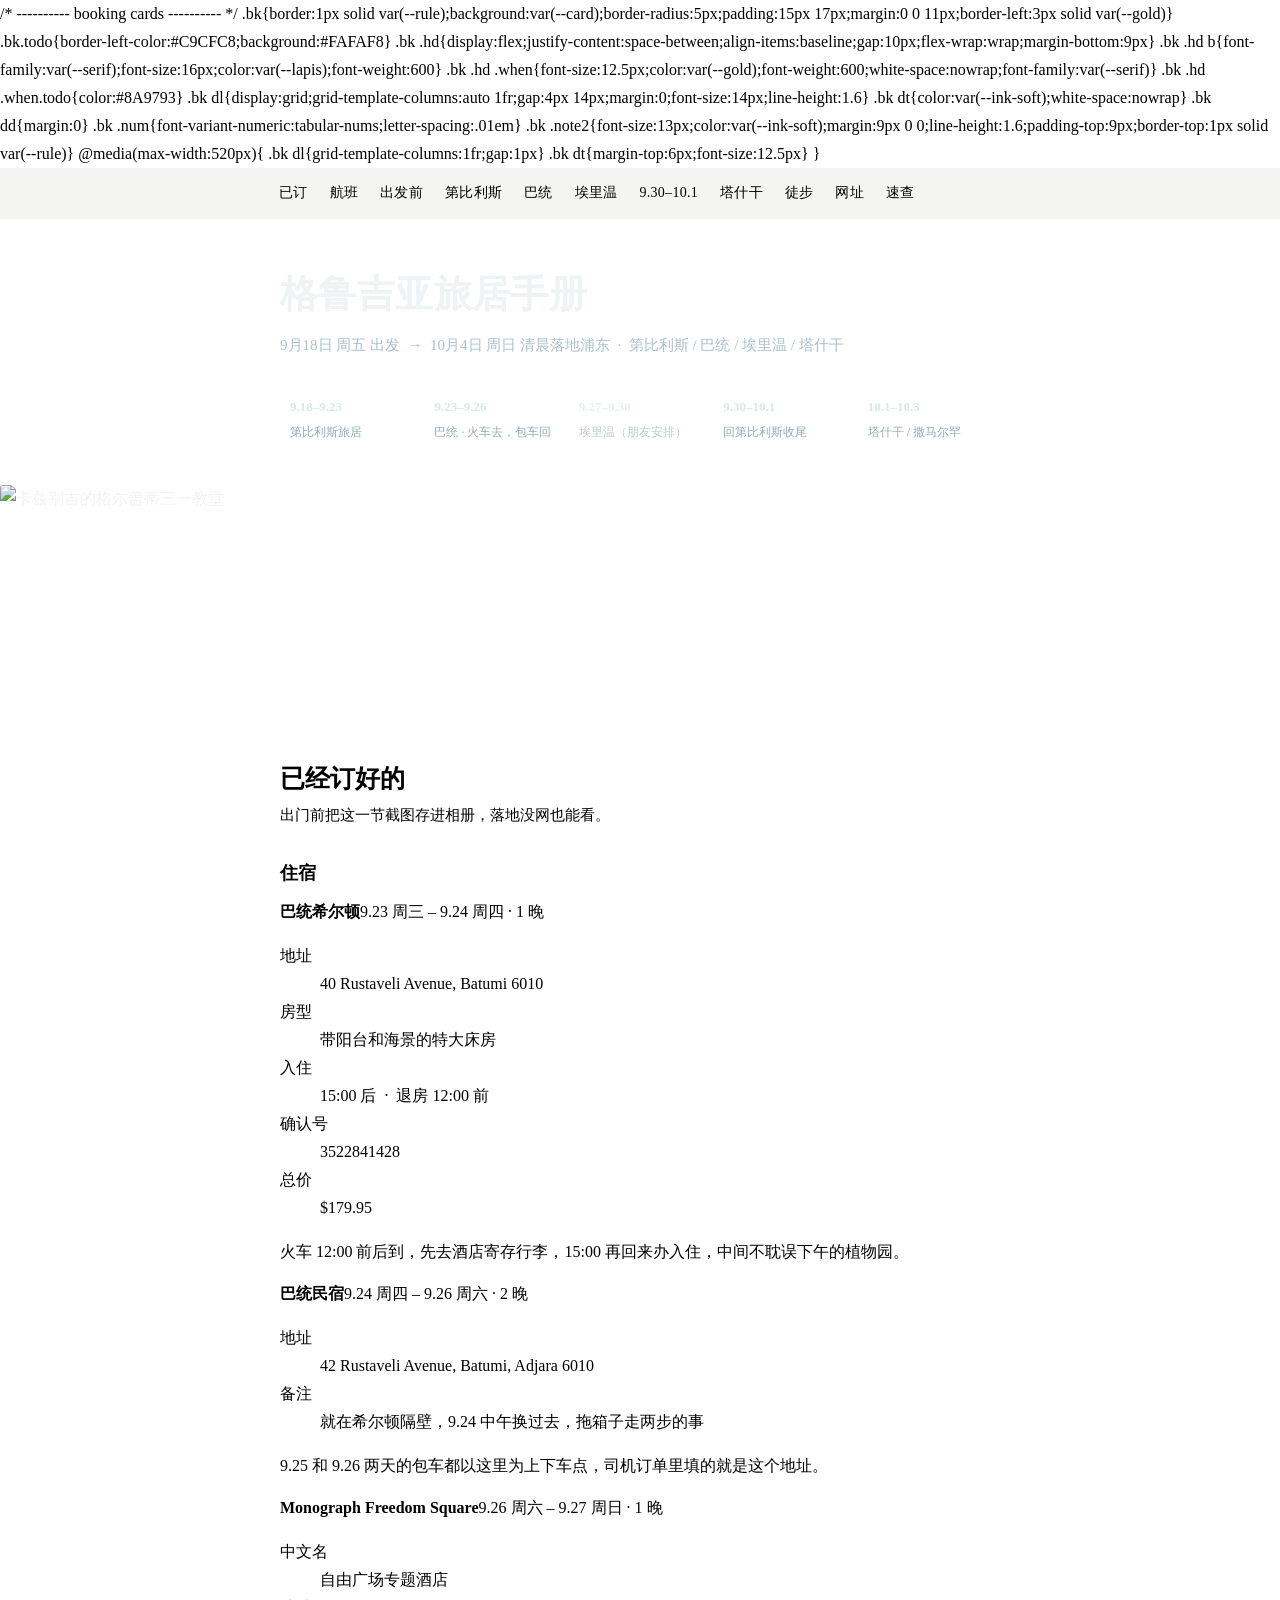
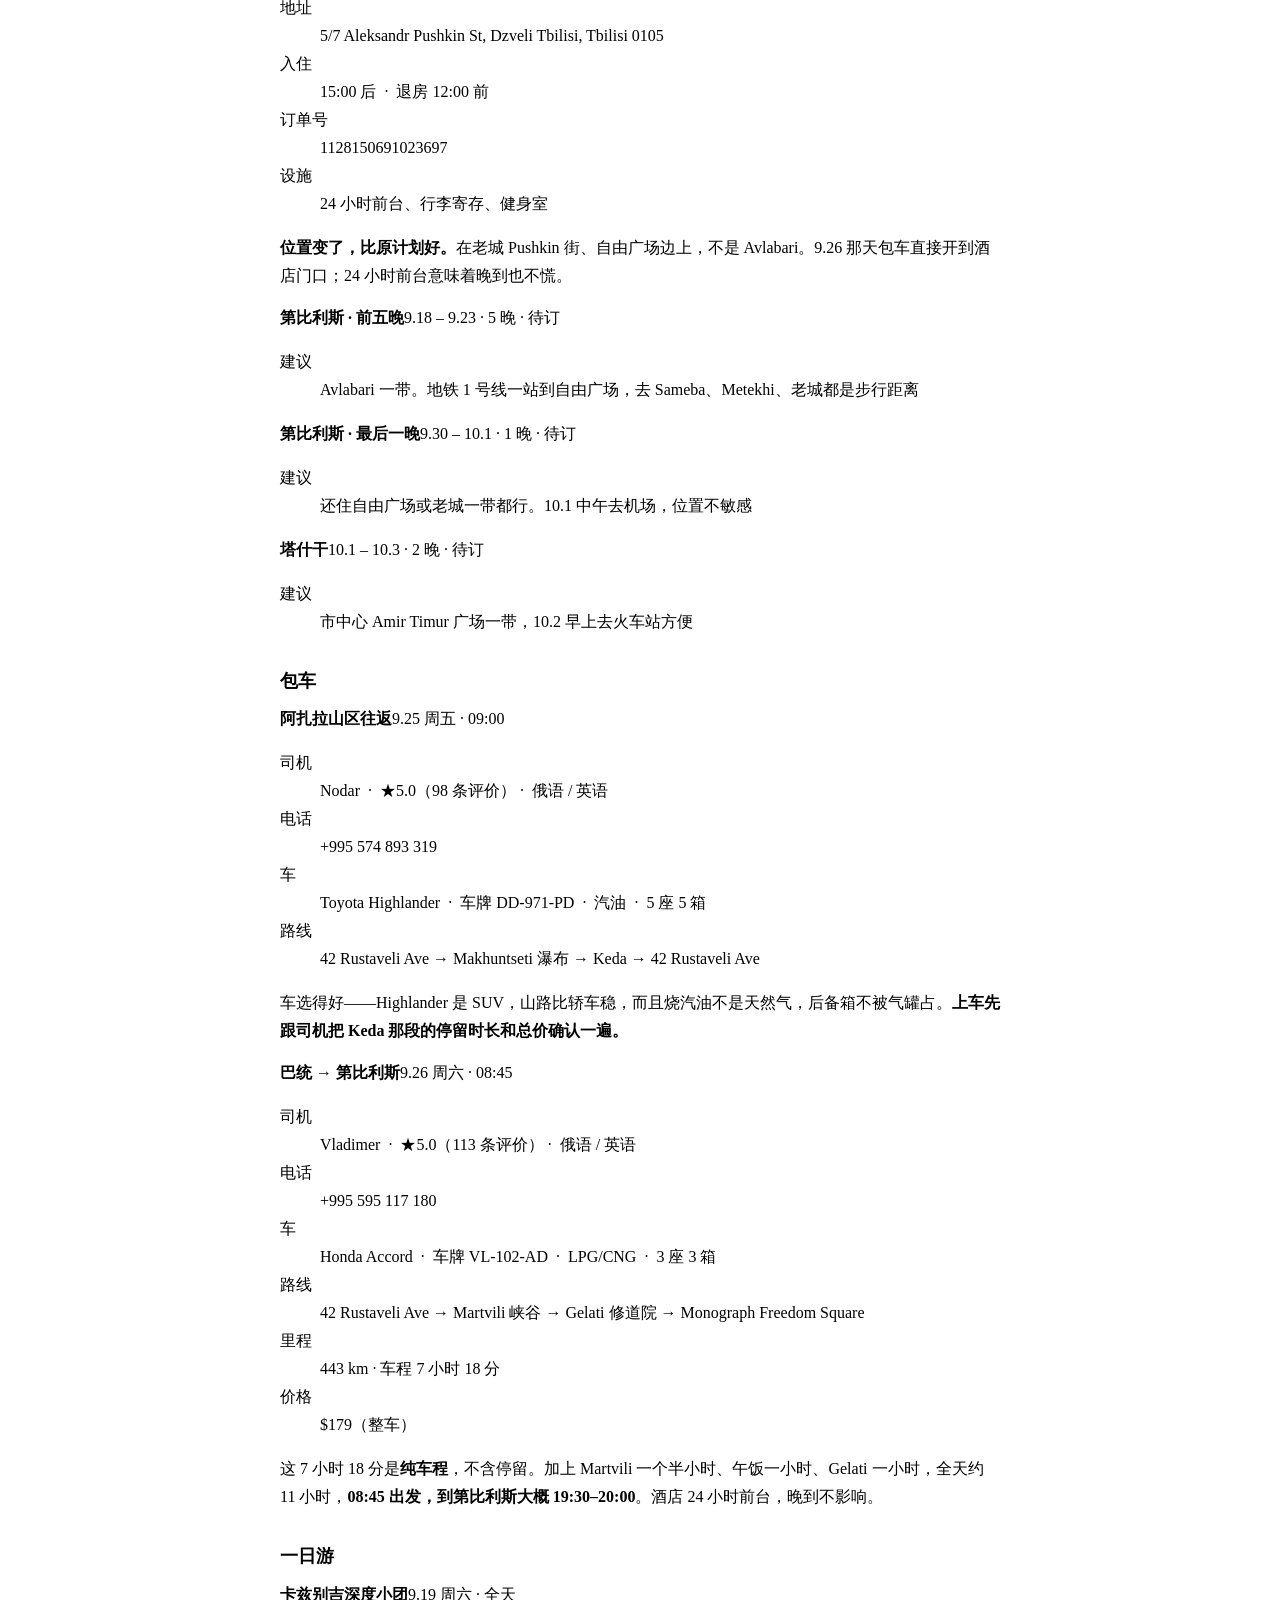
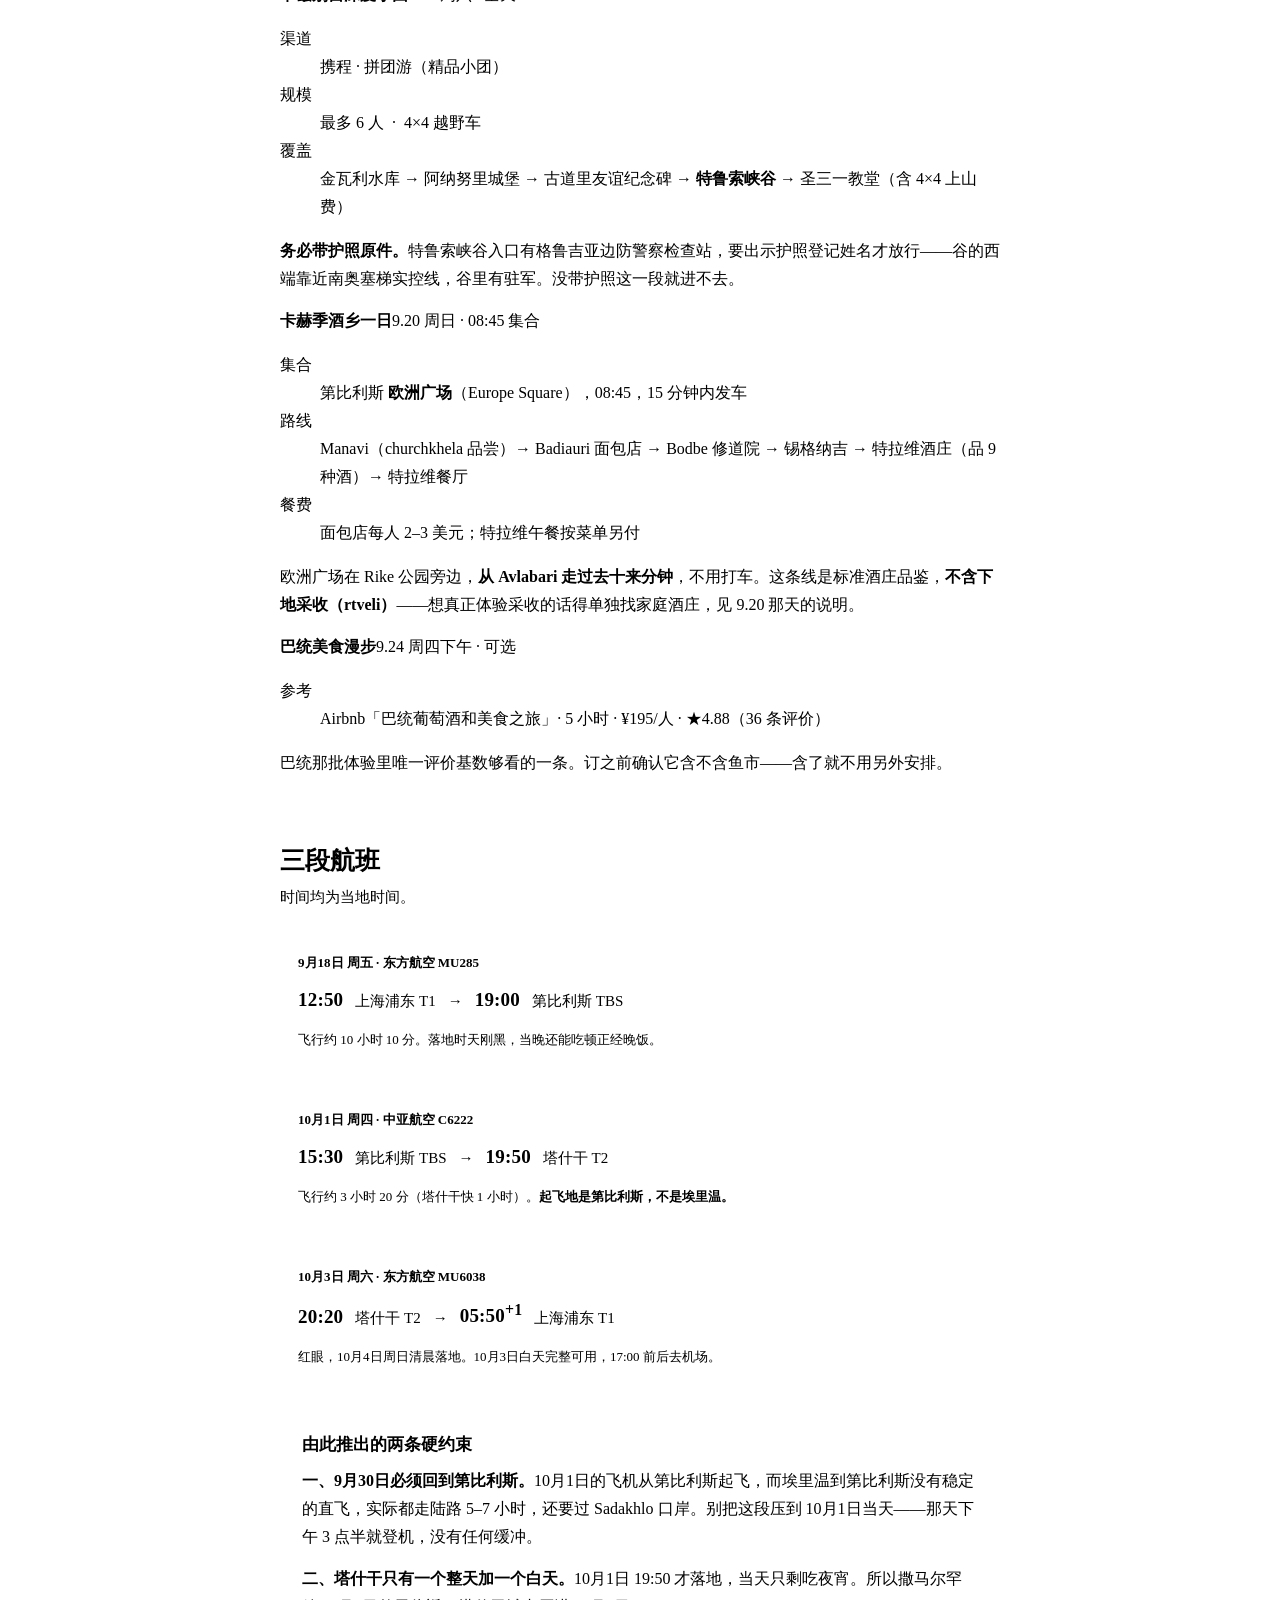
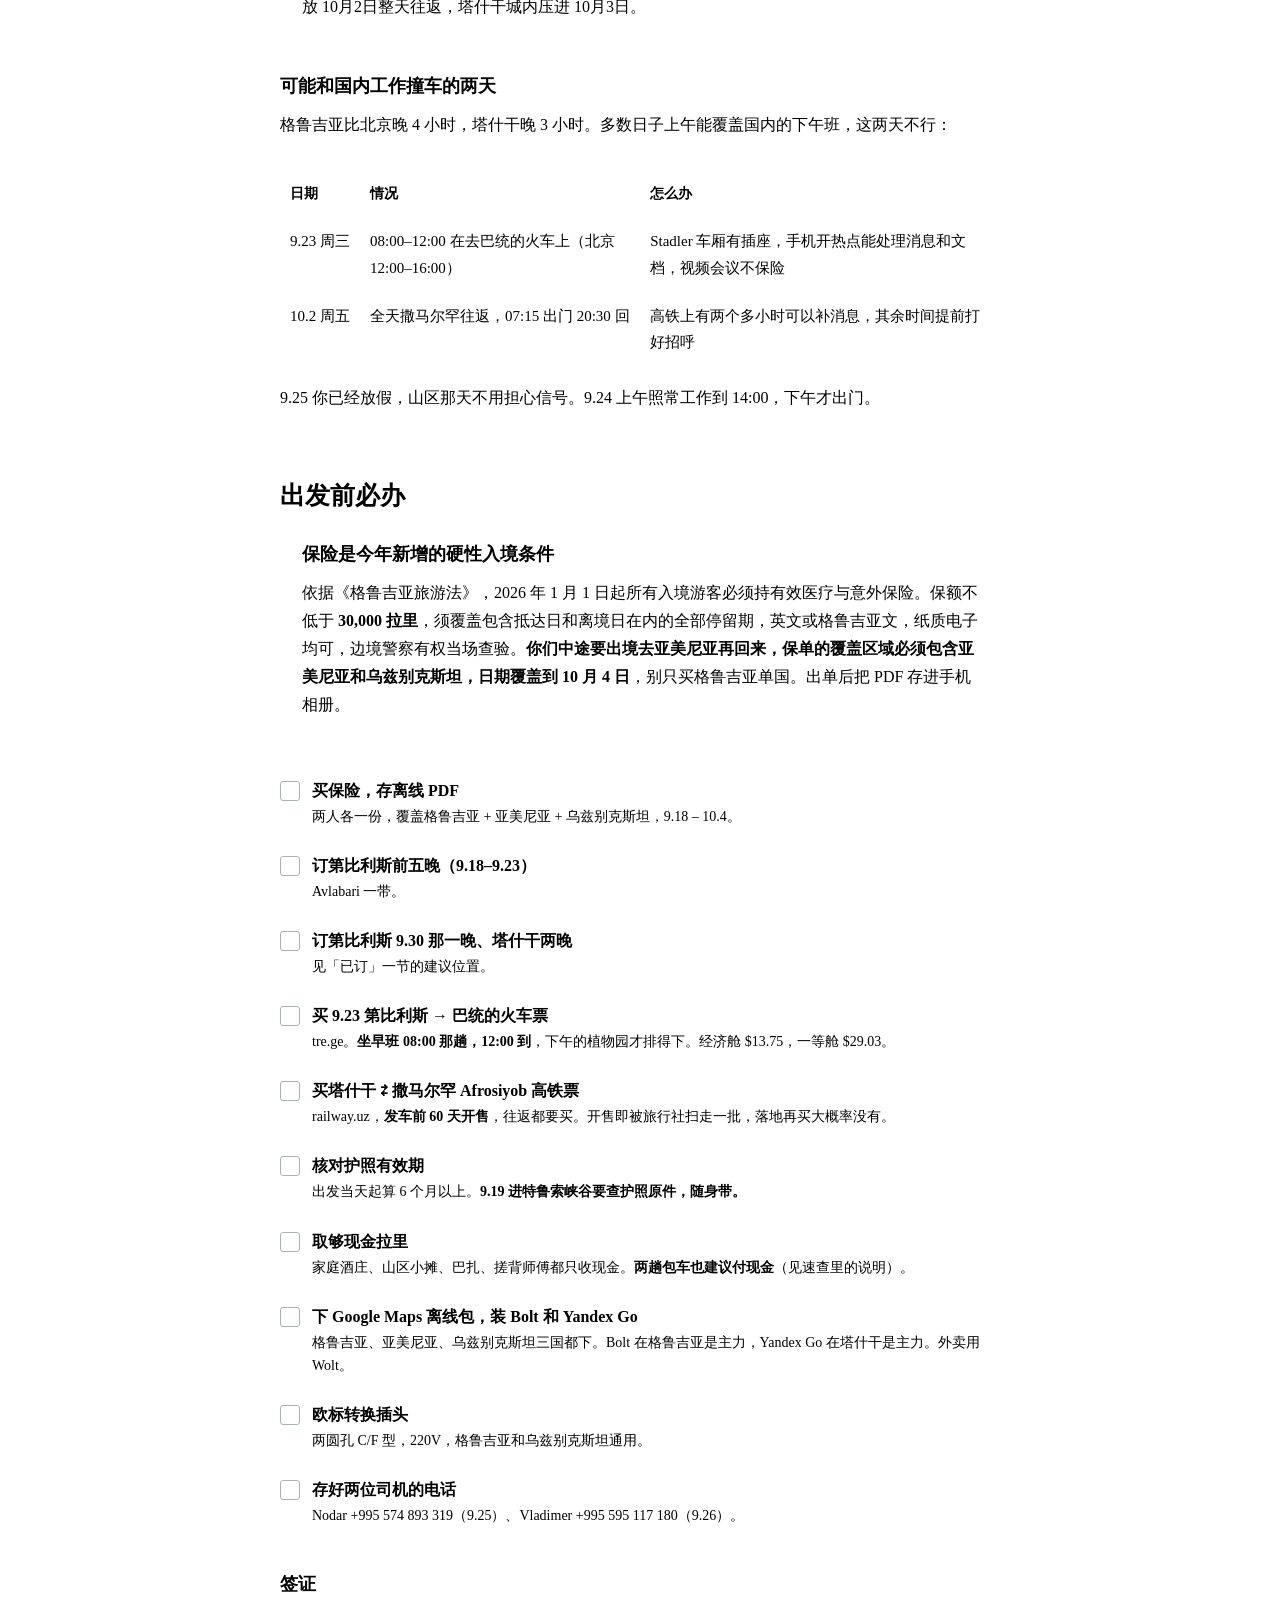
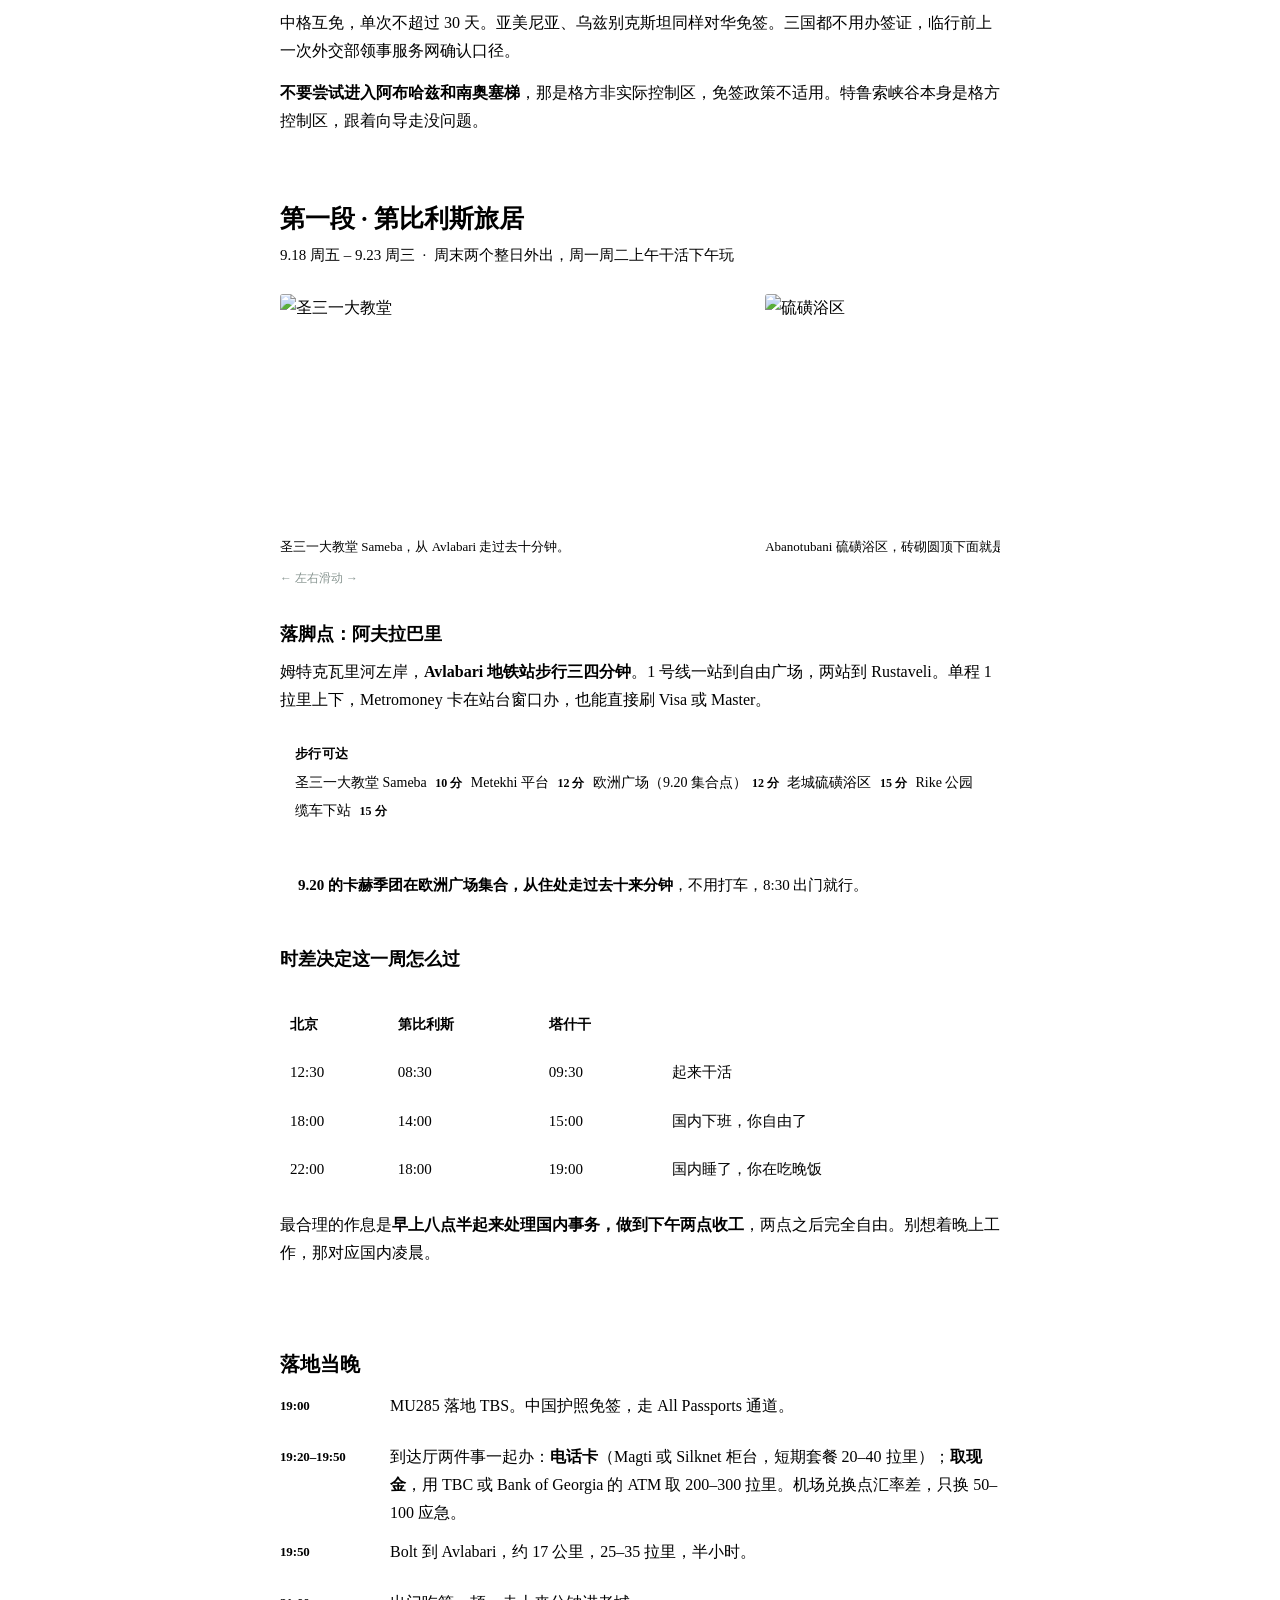
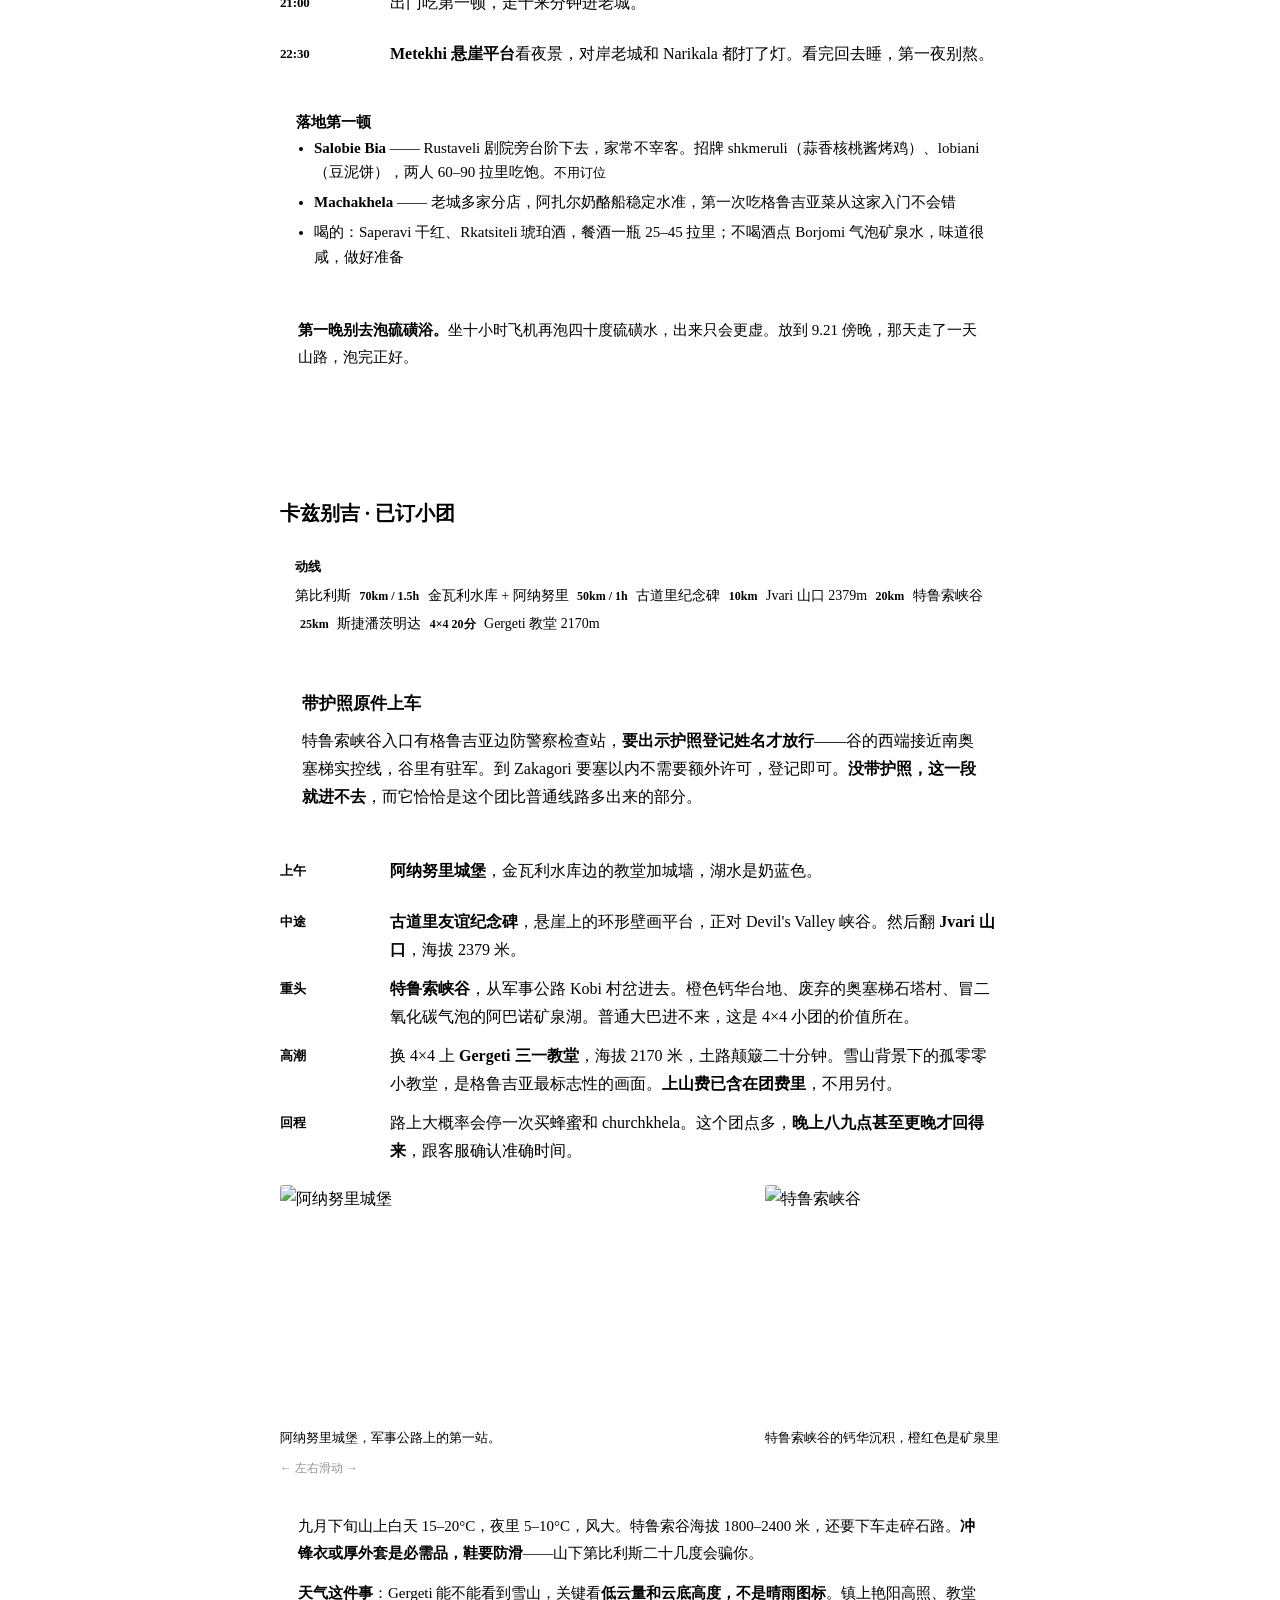
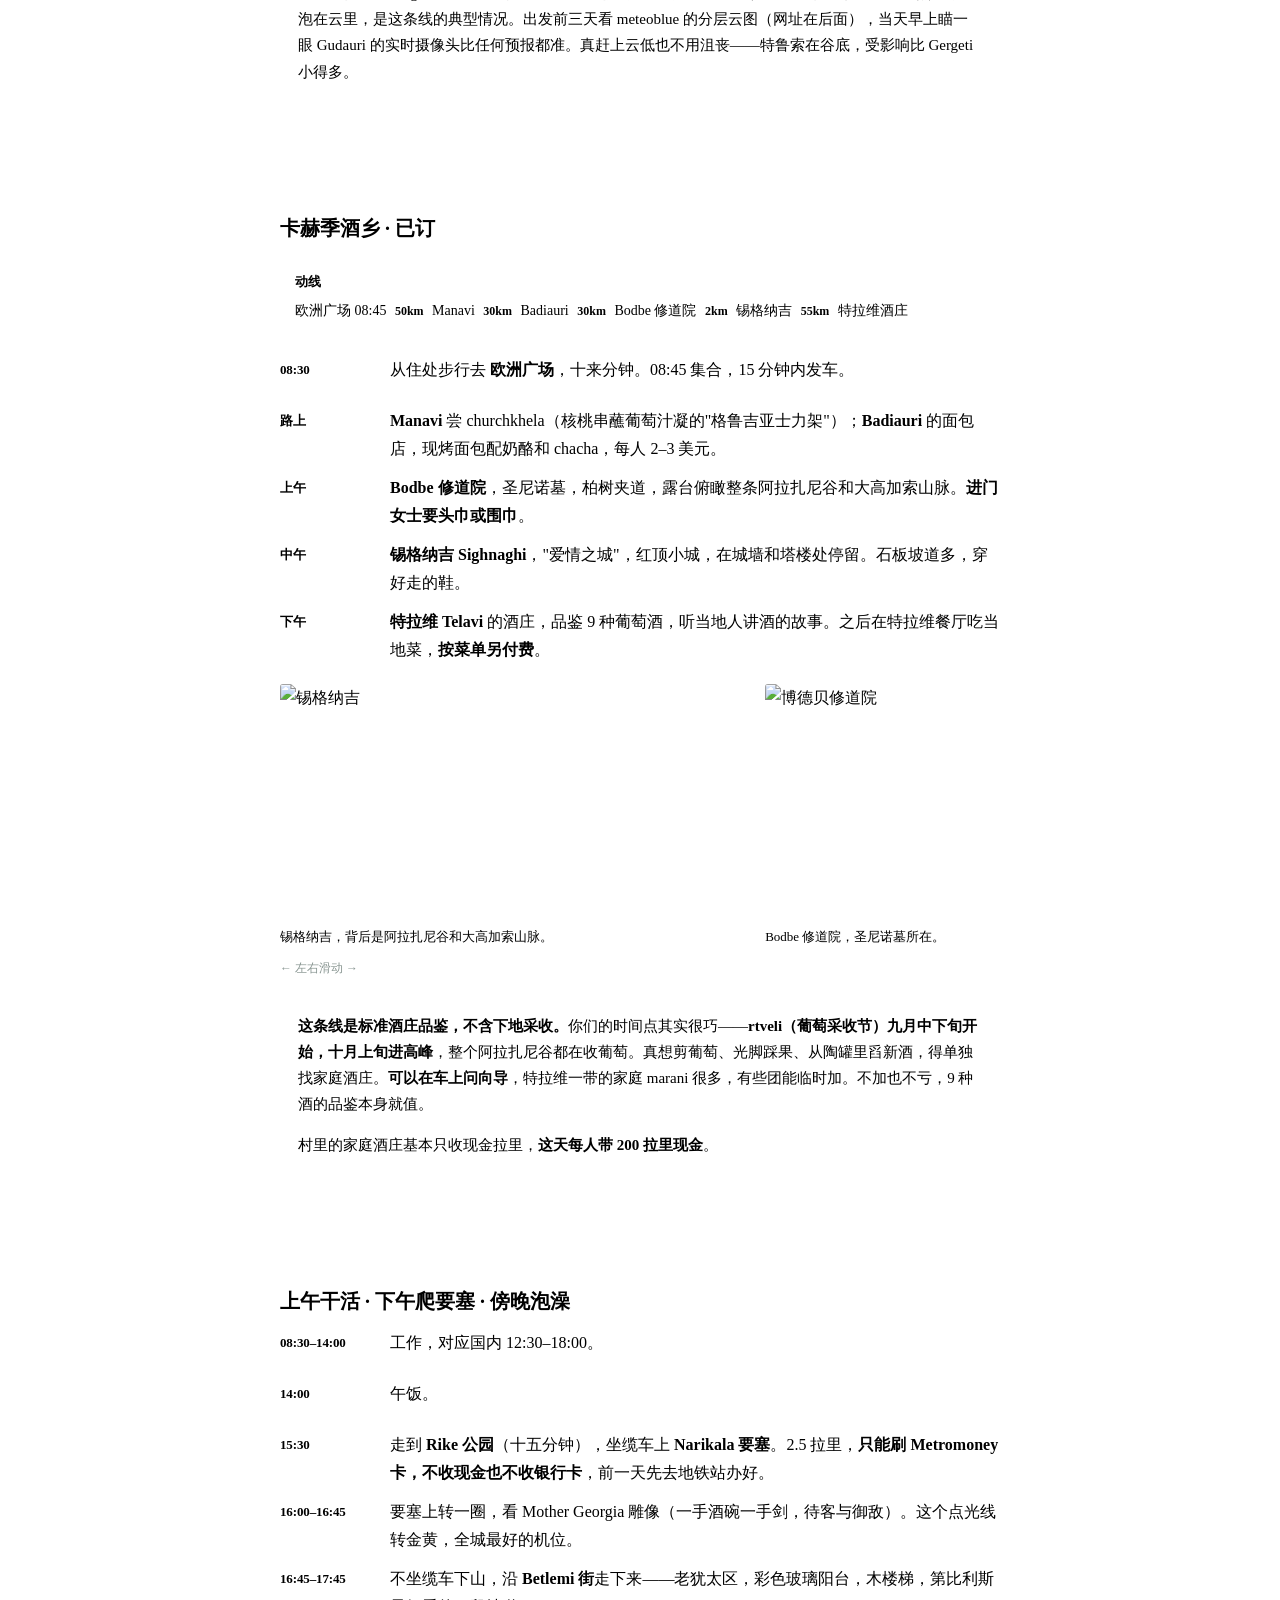
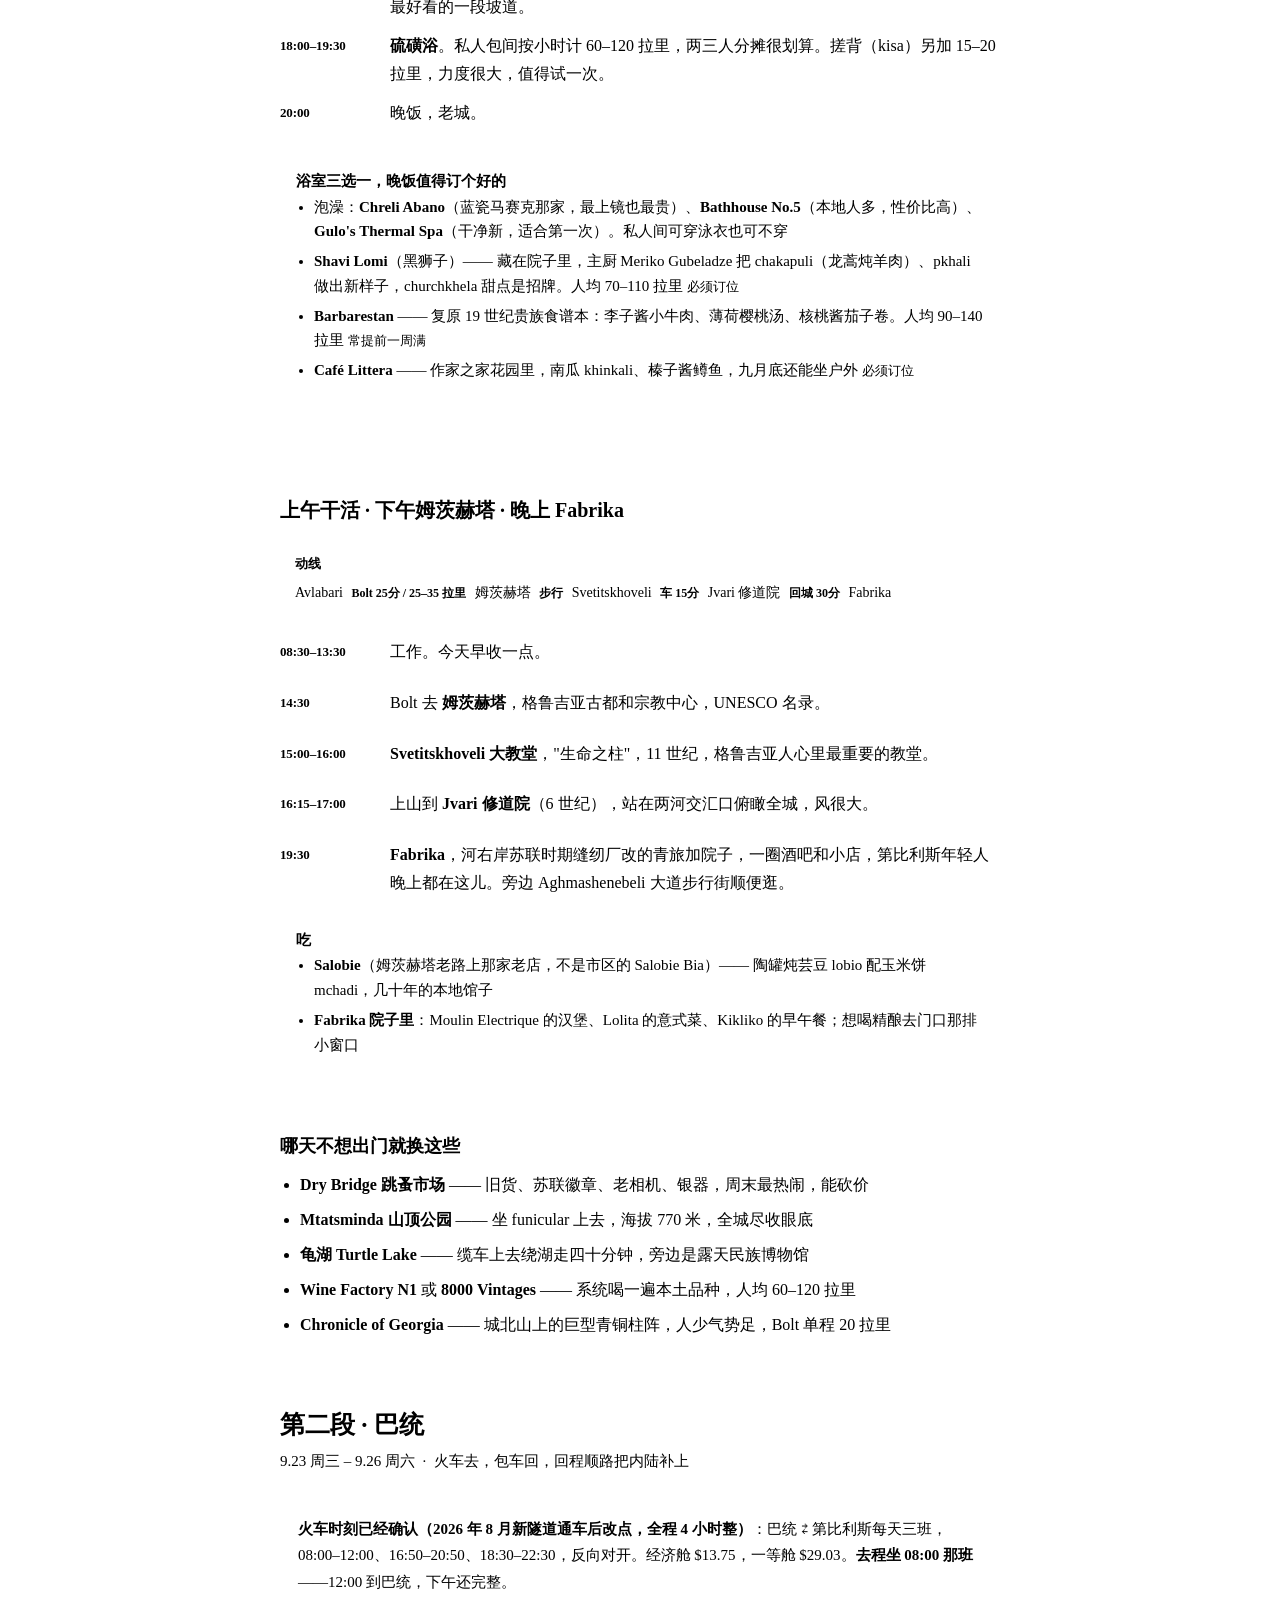
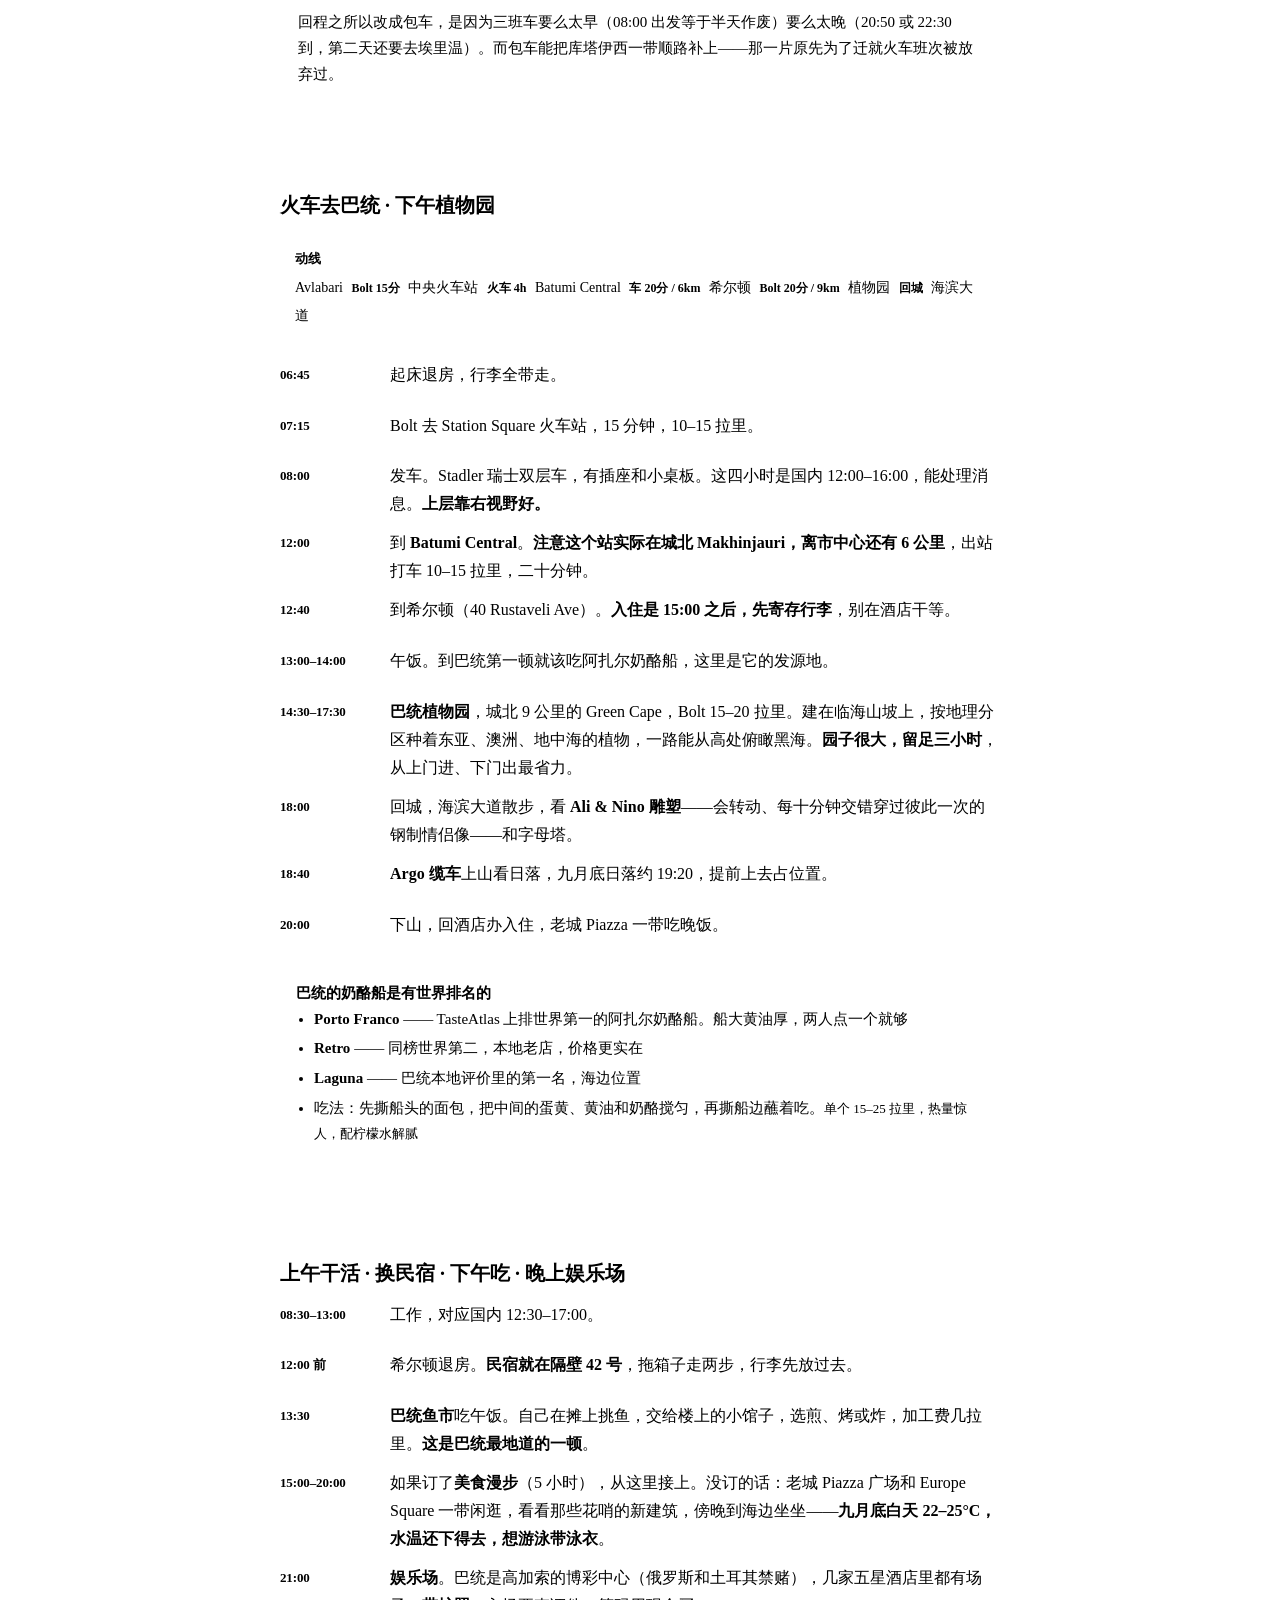
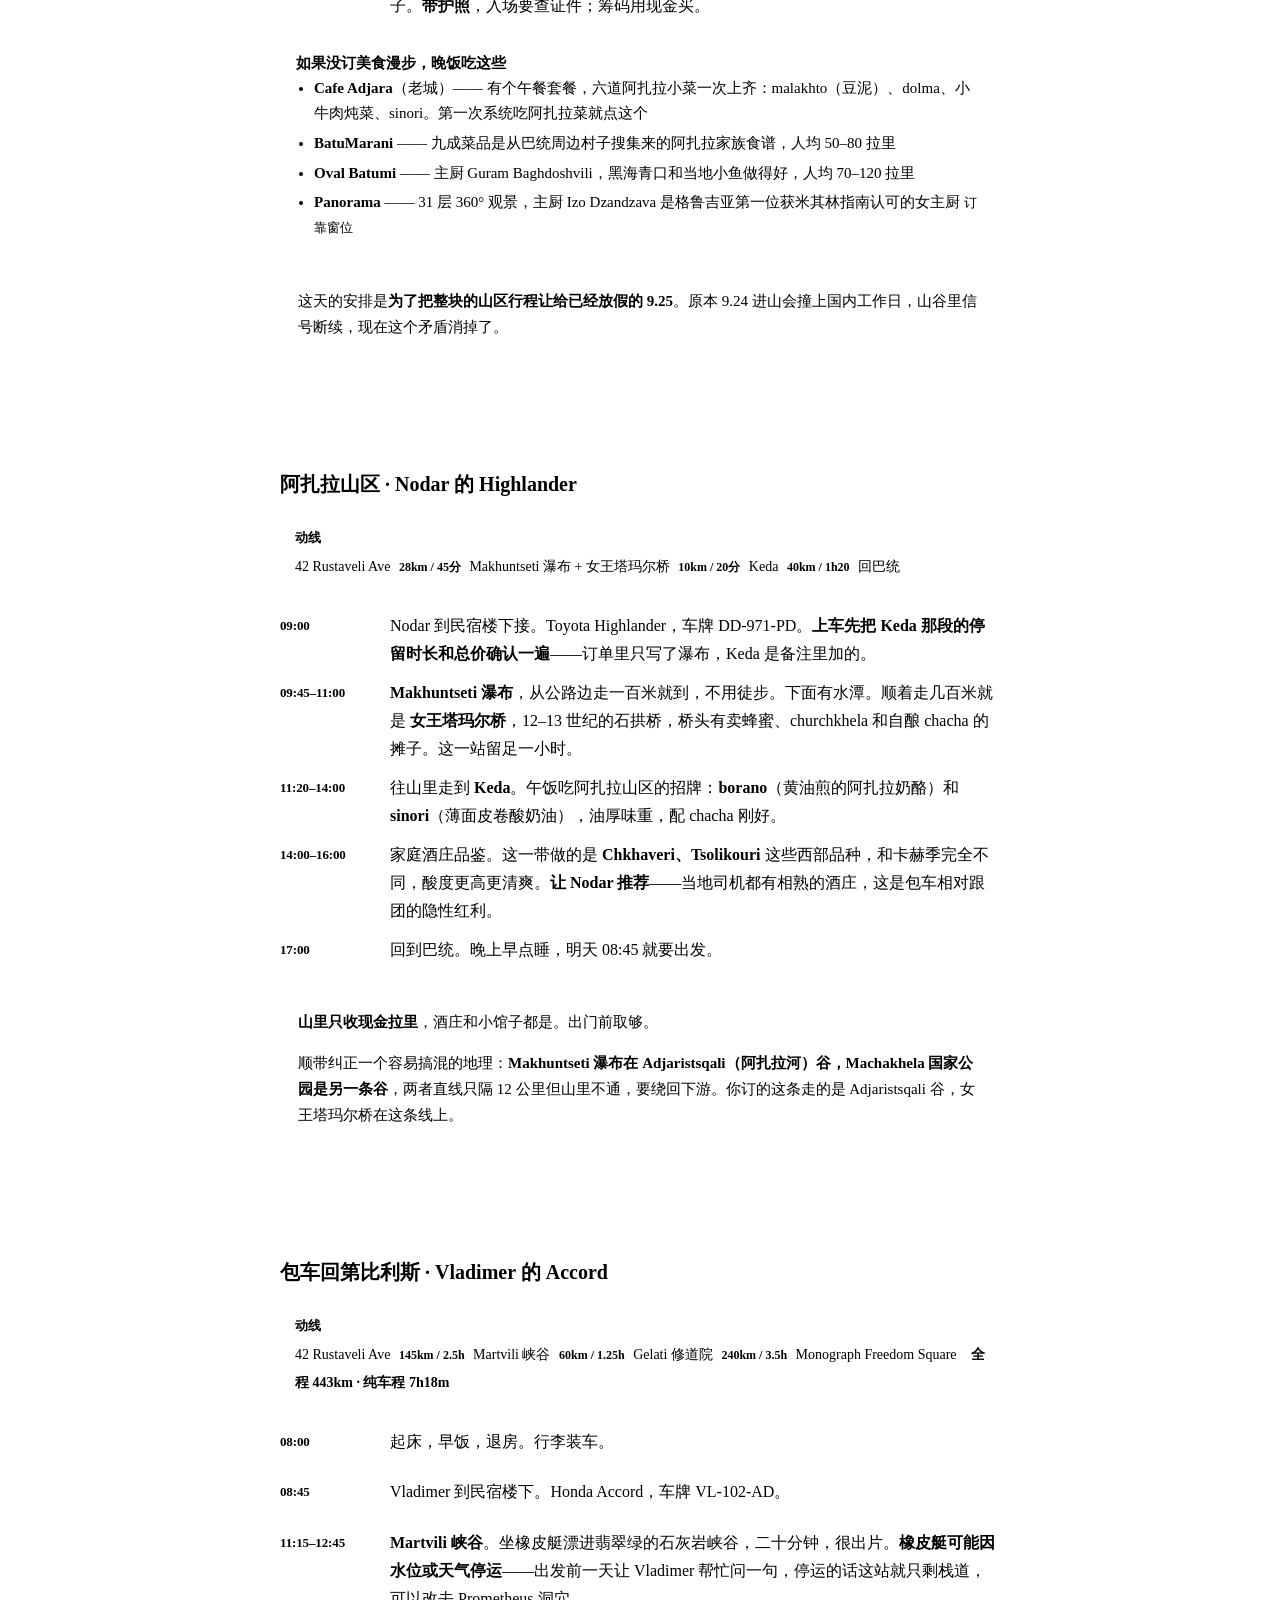
==== commit cb36692b: "按已确认的订单重写手册：新增预订总表，24/25 对调，回程改包车 订单信息落地（全部来自用户订单截图）： - 住宿链：9.23 希尔顿(40 Rustaveli) → 9.24-26 民宿(42 R" ====
--- a/travel/gorgia/index.html
+++ b/travel/gorgia/index.html
@@ -4,6 +4,7 @@
 <meta charset="utf-8">
 <meta name="viewport" content="width=device-width, initial-scale=1">
 <title>格鲁吉亚旅居手册 · 9.18 – 10.4</title>
+<style>
 <style>
 :root{
   --paper:#F4F5F2;
@@ -310,21 +311,39 @@
   .gal .strip img{height:176px}
 }
 </style>
+
+/* ---------- booking cards ---------- */
+.bk{border:1px solid var(--rule);background:var(--card);border-radius:5px;padding:15px 17px;margin:0 0 11px;border-left:3px solid var(--gold)}
+.bk.todo{border-left-color:#C9CFC8;background:#FAFAF8}
+.bk .hd{display:flex;justify-content:space-between;align-items:baseline;gap:10px;flex-wrap:wrap;margin-bottom:9px}
+.bk .hd b{font-family:var(--serif);font-size:16px;color:var(--lapis);font-weight:600}
+.bk .hd .when{font-size:12.5px;color:var(--gold);font-weight:600;white-space:nowrap;font-family:var(--serif)}
+.bk .hd .when.todo{color:#8A9793}
+.bk dl{display:grid;grid-template-columns:auto 1fr;gap:4px 14px;margin:0;font-size:14px;line-height:1.6}
+.bk dt{color:var(--ink-soft);white-space:nowrap}
+.bk dd{margin:0}
+.bk .num{font-variant-numeric:tabular-nums;letter-spacing:.01em}
+.bk .note2{font-size:13px;color:var(--ink-soft);margin:9px 0 0;line-height:1.6;padding-top:9px;border-top:1px solid var(--rule)}
+@media(max-width:520px){
+  .bk dl{grid-template-columns:1fr;gap:1px}
+  .bk dt{margin-top:6px;font-size:12.5px}
+}
+</style>
 </head>
 <body>
 
 <nav>
   <ul class="wrap" style="padding:0 8px">
+    <li><a href="#book">已订</a></li>
     <li><a href="#flights">航班</a></li>
     <li><a href="#before">出发前</a></li>
-    <li><a href="#base">落脚点</a></li>
     <li><a href="#tbilisi">第比利斯</a></li>
-    <li><a href="#hike">徒步</a></li>
     <li><a href="#batumi">巴统</a></li>
     <li><a href="#yerevan">埃里温</a></li>
     <li><a href="#backtb">9.30–10.1</a></li>
     <li><a href="#tashkent">塔什干</a></li>
-    <li><a href="#urls">常用网址</a></li>
+    <li><a href="#hike">徒步</a></li>
+    <li><a href="#urls">网址</a></li>
     <li><a href="#ref">速查</a></li>
   </ul>
 </nav>
@@ -335,7 +354,7 @@
     <p class="dates">9月18日 周五 出发 &nbsp;→&nbsp; 10月4日 周日 清晨落地浦东 &nbsp;·&nbsp; 第比利斯 / 巴统 / 埃里温 / 塔什干</p>
     <div class="spine">
       <div><b>9.18–9.23</b><span>第比利斯旅居</span></div>
-      <div><b>9.23–9.26</b><span>巴统（火车往返）</span></div>
+      <div><b>9.23–9.26</b><span>巴统 · 火车去，包车回</span></div>
       <div class="soft"><b>9.27–9.30</b><span>埃里温（朋友安排）</span></div>
       <div><b>9.30–10.1</b><span>回第比利斯收尾</span></div>
       <div><b>10.1–10.3</b><span>塔什干 / 撒马尔罕</span></div>
@@ -346,68 +365,166 @@
   </figure>
 </header>
 
-<!-- ============ 航班骨架 ============ -->
+<!-- ============ 已订 ============ -->
+<section id="book">
+<div class="wrap">
+  <h2>已经订好的</h2>
+  <p class="lede">出门前把这一节截图存进相册，落地没网也能看。</p>
+
+  <h3>住宿</h3>
+
+  <div class="bk">
+    <div class="hd"><b>巴统希尔顿</b><span class="when">9.23 周三 – 9.24 周四 · 1 晚</span></div>
+    <dl>
+      <dt>地址</dt><dd>40 Rustaveli Avenue, Batumi 6010</dd>
+      <dt>房型</dt><dd>带阳台和海景的特大床房</dd>
+      <dt>入住</dt><dd>15:00 后 &nbsp;·&nbsp; 退房 12:00 前</dd>
+      <dt>确认号</dt><dd class="num">3522841428</dd>
+      <dt>总价</dt><dd>$179.95</dd>
+    </dl>
+    <p class="note2">火车 12:00 前后到，先去酒店寄存行李，15:00 再回来办入住，中间不耽误下午的植物园。</p>
+  </div>
+
+  <div class="bk">
+    <div class="hd"><b>巴统民宿</b><span class="when">9.24 周四 – 9.26 周六 · 2 晚</span></div>
+    <dl>
+      <dt>地址</dt><dd>42 Rustaveli Avenue, Batumi, Adjara 6010</dd>
+      <dt>备注</dt><dd>就在希尔顿隔壁，9.24 中午换过去，拖箱子走两步的事</dd>
+    </dl>
+    <p class="note2">9.25 和 9.26 两天的包车都以这里为上下车点，司机订单里填的就是这个地址。</p>
+  </div>
+
+  <div class="bk">
+    <div class="hd"><b>Monograph Freedom Square</b><span class="when">9.26 周六 – 9.27 周日 · 1 晚</span></div>
+    <dl>
+      <dt>中文名</dt><dd>自由广场专题酒店</dd>
+      <dt>地址</dt><dd>5/7 Aleksandr Pushkin St, Dzveli Tbilisi, Tbilisi 0105</dd>
+      <dt>入住</dt><dd>15:00 后 &nbsp;·&nbsp; 退房 12:00 前</dd>
+      <dt>订单号</dt><dd class="num">1128150691023697</dd>
+      <dt>设施</dt><dd>24 小时前台、行李寄存、健身室</dd>
+    </dl>
+    <p class="note2"><strong>位置变了，比原计划好。</strong>在老城 Pushkin 街、自由广场边上，不是 Avlabari。9.26 那天包车直接开到酒店门口；24 小时前台意味着晚到也不慌。</p>
+  </div>
+
+  <div class="bk todo">
+    <div class="hd"><b>第比利斯 · 前五晚</b><span class="when todo">9.18 – 9.23 · 5 晚 · 待订</span></div>
+    <dl>
+      <dt>建议</dt><dd>Avlabari 一带。地铁 1 号线一站到自由广场，去 Sameba、Metekhi、老城都是步行距离</dd>
+    </dl>
+  </div>
+
+  <div class="bk todo">
+    <div class="hd"><b>第比利斯 · 最后一晚</b><span class="when todo">9.30 – 10.1 · 1 晚 · 待订</span></div>
+    <dl>
+      <dt>建议</dt><dd>还住自由广场或老城一带都行。10.1 中午去机场，位置不敏感</dd>
+    </dl>
+  </div>
+
+  <div class="bk todo">
+    <div class="hd"><b>塔什干</b><span class="when todo">10.1 – 10.3 · 2 晚 · 待订</span></div>
+    <dl>
+      <dt>建议</dt><dd>市中心 Amir Timur 广场一带，10.2 早上去火车站方便</dd>
+    </dl>
+  </div>
+
+  <h3>包车</h3>
+
+  <div class="bk">
+    <div class="hd"><b>阿扎拉山区往返</b><span class="when">9.25 周五 · 09:00</span></div>
+    <dl>
+      <dt>司机</dt><dd>Nodar &nbsp;·&nbsp; ★5.0（98 条评价）&nbsp;·&nbsp; 俄语 / 英语</dd>
+      <dt>电话</dt><dd class="num">+995 574 893 319</dd>
+      <dt>车</dt><dd>Toyota Highlander &nbsp;·&nbsp; 车牌 <span class="num">DD-971-PD</span> &nbsp;·&nbsp; 汽油 &nbsp;·&nbsp; 5 座 5 箱</dd>
+      <dt>路线</dt><dd>42 Rustaveli Ave → Makhuntseti 瀑布 → Keda → 42 Rustaveli Ave</dd>
+    </dl>
+    <p class="note2">车选得好——Highlander 是 SUV，山路比轿车稳，而且烧汽油不是天然气，后备箱不被气罐占。<strong>上车先跟司机把 Keda 那段的停留时长和总价确认一遍。</strong></p>
+  </div>
+
+  <div class="bk">
+    <div class="hd"><b>巴统 → 第比利斯</b><span class="when">9.26 周六 · 08:45</span></div>
+    <dl>
+      <dt>司机</dt><dd>Vladimer &nbsp;·&nbsp; ★5.0（113 条评价）&nbsp;·&nbsp; 俄语 / 英语</dd>
+      <dt>电话</dt><dd class="num">+995 595 117 180</dd>
+      <dt>车</dt><dd>Honda Accord &nbsp;·&nbsp; 车牌 <span class="num">VL-102-AD</span> &nbsp;·&nbsp; LPG/CNG &nbsp;·&nbsp; 3 座 3 箱</dd>
+      <dt>路线</dt><dd>42 Rustaveli Ave → Martvili 峡谷 → Gelati 修道院 → Monograph Freedom Square</dd>
+      <dt>里程</dt><dd class="num">443 km · 车程 7 小时 18 分</dd>
+      <dt>价格</dt><dd>$179（整车）</dd>
+    </dl>
+    <p class="note2">这 7 小时 18 分是<strong>纯车程</strong>，不含停留。加上 Martvili 一个半小时、午饭一小时、Gelati 一小时，全天约 11 小时，<strong>08:45 出发，到第比利斯大概 19:30–20:00</strong>。酒店 24 小时前台，晚到不影响。</p>
+  </div>
+
+  <h3>一日游</h3>
+
+  <div class="bk">
+    <div class="hd"><b>卡兹别吉深度小团</b><span class="when">9.19 周六 · 全天</span></div>
+    <dl>
+      <dt>渠道</dt><dd>携程 · 拼团游（精品小团）</dd>
+      <dt>规模</dt><dd>最多 6 人 &nbsp;·&nbsp; 4×4 越野车</dd>
+      <dt>覆盖</dt><dd>金瓦利水库 → 阿纳努里城堡 → 古道里友谊纪念碑 → <strong>特鲁索峡谷</strong> → 圣三一教堂（含 4×4 上山费）</dd>
+    </dl>
+    <p class="note2"><strong>务必带护照原件。</strong>特鲁索峡谷入口有格鲁吉亚边防警察检查站，要出示护照登记姓名才放行——谷的西端靠近南奥塞梯实控线，谷里有驻军。没带护照这一段就进不去。</p>
+  </div>
+
+  <div class="bk">
+    <div class="hd"><b>卡赫季酒乡一日</b><span class="when">9.20 周日 · 08:45 集合</span></div>
+    <dl>
+      <dt>集合</dt><dd>第比利斯 <strong>欧洲广场</strong>（Europe Square），08:45，15 分钟内发车</dd>
+      <dt>路线</dt><dd>Manavi（churchkhela 品尝）→ Badiauri 面包店 → Bodbe 修道院 → 锡格纳吉 → 特拉维酒庄（品 9 种酒）→ 特拉维餐厅</dd>
+      <dt>餐费</dt><dd>面包店每人 2–3 美元；特拉维午餐按菜单另付</dd>
+    </dl>
+    <p class="note2">欧洲广场在 Rike 公园旁边，<strong>从 Avlabari 走过去十来分钟</strong>，不用打车。这条线是标准酒庄品鉴，<em>不含下地采收（rtveli）</em>——想真正体验采收的话得单独找家庭酒庄，见 9.20 那天的说明。</p>
+  </div>
+
+  <div class="bk todo">
+    <div class="hd"><b>巴统美食漫步</b><span class="when todo">9.24 周四下午 · 可选</span></div>
+    <dl>
+      <dt>参考</dt><dd>Airbnb「巴统葡萄酒和美食之旅」·  5 小时 · ¥195/人 · ★4.88（36 条评价）</dd>
+    </dl>
+    <p class="note2">巴统那批体验里唯一评价基数够看的一条。订之前确认它含不含鱼市——含了就不用另外安排。</p>
+  </div>
+</div>
+</section>
+
+<!-- ============ 航班 ============ -->
 <section id="flights">
 <div class="wrap">
-  <h2>三段航班，决定了整趟怎么排</h2>
+  <h2>三段航班</h2>
   <p class="lede">时间均为当地时间。</p>
 
   <div class="flight">
     <p class="no">9月18日 周五 · 东方航空 MU285</p>
-    <p class="leg"><b>12:50</b> <span>上海浦东 T1</span> <span class="arrow">→</span> <b>19:00</b> <span>第比利斯国际 TBS</span></p>
-    <p class="meta">飞行约 10 小时 10 分。落地时天刚黑，不算深夜航班，当晚还能吃顿正经晚饭。</p>
+    <p class="leg"><b>12:50</b> <span>上海浦东 T1</span> <span class="arrow">→</span> <b>19:00</b> <span>第比利斯 TBS</span></p>
+    <p class="meta">飞行约 10 小时 10 分。落地时天刚黑，当晚还能吃顿正经晚饭。</p>
   </div>
 
   <div class="flight">
     <p class="no">10月1日 周四 · 中亚航空 C6222</p>
-    <p class="leg"><b>15:30</b> <span>第比利斯国际 TBS</span> <span class="arrow">→</span> <b>19:50</b> <span>塔什干国际 T2</span></p>
-    <p class="meta">飞行约 3 小时 20 分（塔什干比第比利斯快 1 小时）。<strong>起点是第比利斯，不是埃里温。</strong></p>
+    <p class="leg"><b>15:30</b> <span>第比利斯 TBS</span> <span class="arrow">→</span> <b>19:50</b> <span>塔什干 T2</span></p>
+    <p class="meta">飞行约 3 小时 20 分（塔什干快 1 小时）。<strong>起飞地是第比利斯，不是埃里温。</strong></p>
   </div>
 
   <div class="flight">
     <p class="no">10月3日 周六 · 东方航空 MU6038</p>
-    <p class="leg"><b>20:20</b> <span>塔什干国际 T2</span> <span class="arrow">→</span> <b>05:50<sup>+1</sup></b> <span>上海浦东 T1</span></p>
-    <p class="meta">红眼，10月4日周日清晨落地。10月3日白天完整可用，下午 5 点前后离开市区去机场即可。</p>
-  </div>
-
-  <h3>整趟的骨架</h3>
+    <p class="leg"><b>20:20</b> <span>塔什干 T2</span> <span class="arrow">→</span> <b>05:50<sup>+1</sup></b> <span>上海浦东 T1</span></p>
+    <p class="meta">红眼，10月4日周日清晨落地。10月3日白天完整可用，17:00 前后去机场。</p>
+  </div>
+
+  <div class="urgent">
+    <h4>由此推出的两条硬约束</h4>
+    <p><strong>一、9月30日必须回到第比利斯。</strong>10月1日的飞机从第比利斯起飞，而埃里温到第比利斯没有稳定的直飞，实际都走陆路 5–7 小时，还要过 Sadakhlo 口岸。别把这段压到 10月1日当天——那天下午 3 点半就登机，没有任何缓冲。</p>
+    <p style="margin-top:10px"><strong>二、塔什干只有一个整天加一个白天。</strong>10月1日 19:50 才落地，当天只剩吃夜宵。所以撒马尔罕放 10月2日整天往返，塔什干城内压进 10月3日。</p>
+  </div>
+
+  <h3>可能和国内工作撞车的两天</h3>
+  <p>格鲁吉亚比北京晚 4 小时，塔什干晚 3 小时。多数日子上午能覆盖国内的下午班，这两天不行：</p>
   <div class="wide">
   <table>
-    <tr><th>日期</th><th>在哪</th><th>这天的主线</th></tr>
-    <tr><td>9.18 五</td><td>第比利斯</td><td>19:00 落地，办卡换钱，夜看 Metekhi 平台</td></tr>
-    <tr><td>9.19 六</td><td>卡兹别吉 或 卡赫季</td><td>整日外出（晴天给山）</td></tr>
-    <tr><td>9.20 日</td><td>另一个</td><td>整日外出</td></tr>
-    <tr><td>9.21 一</td><td>第比利斯</td><td>上午干活，下午 Narikala + Betlemi，傍晚泡硫磺浴</td></tr>
-    <tr><td>9.22 二</td><td>姆茨赫塔</td><td>上午干活，下午古都，晚上 Fabrika</td></tr>
-    <tr><td>9.23 三</td><td>→ 巴统</td><td>上午火车，下午海滨大道 + Argo 缆车日落</td></tr>
-    <tr><td>9.24 四</td><td>阿扎拉山区</td><td>整日：瀑布 + 石桥 + 家庭酒庄</td></tr>
-    <tr><td>9.25 五</td><td>巴统</td><td>上午干活，下午植物园 + 海边</td></tr>
-    <tr><td>9.26 六</td><td>→ 第比利斯</td><td>上午鱼市/Gonio，下午火车回</td></tr>
-    <tr><td>9.27 日</td><td>→ 埃里温</td><td>朋友安排</td></tr>
-    <tr><td>9.28–9.29</td><td>埃里温</td><td>朋友安排</td></tr>
-    <tr><td>9.30 三</td><td>→ 第比利斯</td><td>上午出发，下午到，傍晚 Mtatsminda 或 Dry Bridge</td></tr>
-    <tr><td>10.1 四</td><td>→ 塔什干</td><td>上午第比利斯最后半天，15:30 起飞</td></tr>
-    <tr><td>10.2 五</td><td>撒马尔罕</td><td>高铁当天往返</td></tr>
-    <tr><td>10.3 六</td><td>塔什干 → 上海</td><td>白天城内，20:20 起飞</td></tr>
+    <tr><th>日期</th><th>情况</th><th>怎么办</th></tr>
+    <tr><td>9.23 周三</td><td>08:00–12:00 在去巴统的火车上（北京 12:00–16:00）</td><td>Stadler 车厢有插座，手机开热点能处理消息和文档，视频会议不保险</td></tr>
+    <tr><td>10.2 周五</td><td>全天撒马尔罕往返，07:15 出门 20:30 回</td><td>高铁上有两个多小时可以补消息，其余时间提前打好招呼</td></tr>
   </table>
   </div>
-
-  <div class="urgent">
-    <h4>两条硬约束</h4>
-    <p><strong>一、9月30日必须回到第比利斯。</strong>10月1日的飞机从第比利斯起飞，而埃里温到第比利斯没有稳定的直飞，主要靠陆路 5–7 小时加边境查验。不要压到 10月1日当天赶回来——那天下午 3 点半就要登机，一点缓冲都没有。9月30日白天走陆路回，晚上住 Avlabari 一带。这一天半的具体安排见<a href="#backtb">「9.30–10.1 回第比利斯」</a>一节。</p>
-    <p style="margin-top:10px"><strong>二、塔什干只有一个整天加一个白天。</strong>10月1日晚上 19:50 才落地，当天只剩吃夜宵。所以撒马尔罕放 10月2日整天往返，塔什干城内压进 10月3日上午到下午。</p>
-  </div>
-
-  <h3>和国内工作时间的冲突，提前打招呼</h3>
-  <p>格鲁吉亚比北京晚 4 小时，塔什干晚 3 小时。多数日子上午 8:30–14:00 能覆盖国内下午班，但这三天不行：</p>
-  <div class="wide">
-  <table>
-    <tr><th>日期</th><th>冲突</th><th>怎么办</th></tr>
-    <tr><td>9.23 周三</td><td>08:00–12:00 在去巴统的火车上（北京 12:00–16:00）</td><td>Stadler 车厢有插座，手机开热点能处理消息和文档，视频会议不保险</td></tr>
-    <tr><td>9.24 周四</td><td>全天在阿扎拉山区，山谷里信号断续</td><td>提前一天跟国内说清楚，当天只留紧急联系</td></tr>
-    <tr><td>10.2 周五</td><td>全天撒马尔罕往返，早 8 点出门晚 8 点回</td><td>同上。高铁上有两个多小时可以补消息</td></tr>
-  </table>
-  </div>
+  <p>9.25 你已经放假，山区那天不用担心信号。9.24 上午照常工作到 14:00，下午才出门。</p>
 </div>
 </section>
 
@@ -415,139 +532,28 @@
 <section id="before">
 <div class="wrap">
   <h2>出发前必办</h2>
-  <p class="lede">前两项在登机前必须完成，火车票和高铁票越早越好。所有网址集中在<a href="#urls">「常用网址」</a>一节。</p>
 
   <div class="urgent">
     <h3>保险是今年新增的硬性入境条件</h3>
-    <p>依据《格鲁吉亚旅游法》，2026 年 1 月 1 日起所有入境游客必须持有效的医疗与意外保险。保额不低于 <strong>30,000 拉里</strong>，须覆盖包含抵达日和离境日在内的全部停留期，保单为英文或格鲁吉亚文，纸质或电子均可，边境警察有权当场查验。国内平安、安联的境外旅行险都能满足。注意你们中途要出境去亚美尼亚再回来，<em>保单的覆盖区域要包含亚美尼亚和乌兹别克斯坦，日期覆盖到 10 月 4 日</em>，别只买格鲁吉亚单国。出单后把 PDF 存进手机相册，别只留在邮箱里。</p>
+    <p>依据《格鲁吉亚旅游法》，2026 年 1 月 1 日起所有入境游客必须持有效医疗与意外保险。保额不低于 <strong>30,000 拉里</strong>，须覆盖包含抵达日和离境日在内的全部停留期，英文或格鲁吉亚文，纸质电子均可，边境警察有权当场查验。<em>你们中途要出境去亚美尼亚再回来，保单的覆盖区域必须包含亚美尼亚和乌兹别克斯坦，日期覆盖到 10 月 4 日</em>，别只买格鲁吉亚单国。出单后把 PDF 存进手机相册。</p>
   </div>
 
   <ul class="check">
-    <li><span class="box" role="checkbox" aria-checked="false" tabindex="0"></span><span class="t"><b>买保险，存离线 PDF</b><span>两个人各一份，覆盖格鲁吉亚 + 亚美尼亚 + 乌兹别克斯坦，9.18 – 10.4。</span></span></li>
-    <li><span class="box" role="checkbox" aria-checked="false" tabindex="0"></span><span class="t"><b>订第比利斯住宿 9.18–9.23（5 晚）</b><span>Avlabari 一带。</span></span></li>
-    <li><span class="box" role="checkbox" aria-checked="false" tabindex="0"></span><span class="t"><b>订巴统住宿 9.23–9.26（3 晚）</b><span>老城 Piazza 或海滨大道一带。</span></span></li>
-    <li><span class="box" role="checkbox" aria-checked="false" tabindex="0"></span><span class="t"><b>订第比利斯住宿 9.26（1 晚）＋ 9.30–10.1（1 晚）</b><span>两次都建议 Avlabari 附近：26 号衔接 27 号去埃里温的小巴，30 号衔接 10 月 1 日去机场。</span></span></li>
-    <li><span class="box" role="checkbox" aria-checked="false" tabindex="0"></span><span class="t"><b>买第比利斯 ⇄ 巴统火车票</b><span>tre.ge。<em>2026 年 8 月 6 日新隧道通车，全程已缩到约 4 小时，时刻表跟着改点</em>，网上流传的 8:00→13:35 是旧数据，下单前以 tre.ge 实时查询为准。周末容易满。</span></span></li>
-    <li><span class="box" role="checkbox" aria-checked="false" tabindex="0"></span><span class="t"><b>买塔什干 ⇄ 撒马尔罕 Afrosiyob 高铁票</b><span>railway.uz。通常提前一到两个月开售，一开售就被旅行社扫走一批。往返都要买。</span></span></li>
-    <li><span class="box" role="checkbox" aria-checked="false" tabindex="0"></span><span class="t"><b>订 9.19 / 9.20 两个整日游</b><span>采收季周末抢手，提前一周订。具体推荐见当天。</span></span></li>
-    <li><span class="box" role="checkbox" aria-checked="false" tabindex="0"></span><span class="t"><b>订 9.30 埃里温 → 第比利斯的车</b><span>推荐包车，见那一节。</span></span></li>
-    <li><span class="box" role="checkbox" aria-checked="false" tabindex="0"></span><span class="t"><b>核对护照有效期</b><span>出发当天起算 6 个月以上。</span></span></li>
-    <li><span class="box" role="checkbox" aria-checked="false" tabindex="0"></span><span class="t"><b>下 Google Maps 离线包（格鲁吉亚 + 亚美尼亚 + 乌兹别克斯坦），装 Bolt 和 Yandex Go</b><span>Bolt 是格鲁吉亚打车主力，Yandex Go 在塔什干是主力。外卖用 Wolt。</span></span></li>
+    <li><span class="box" role="checkbox" aria-checked="false" tabindex="0"></span><span class="t"><b>买保险，存离线 PDF</b><span>两人各一份，覆盖格鲁吉亚 + 亚美尼亚 + 乌兹别克斯坦，9.18 – 10.4。</span></span></li>
+    <li><span class="box" role="checkbox" aria-checked="false" tabindex="0"></span><span class="t"><b>订第比利斯前五晚（9.18–9.23）</b><span>Avlabari 一带。</span></span></li>
+    <li><span class="box" role="checkbox" aria-checked="false" tabindex="0"></span><span class="t"><b>订第比利斯 9.30 那一晚、塔什干两晚</b><span>见「已订」一节的建议位置。</span></span></li>
+    <li><span class="box" role="checkbox" aria-checked="false" tabindex="0"></span><span class="t"><b>买 9.23 第比利斯 → 巴统的火车票</b><span>tre.ge。<strong>坐早班 08:00 那趟，12:00 到</strong>，下午的植物园才排得下。经济舱 $13.75，一等舱 $29.03。</span></span></li>
+    <li><span class="box" role="checkbox" aria-checked="false" tabindex="0"></span><span class="t"><b>买塔什干 ⇄ 撒马尔罕 Afrosiyob 高铁票</b><span>railway.uz，<strong>发车前 60 天开售</strong>，往返都要买。开售即被旅行社扫走一批，落地再买大概率没有。</span></span></li>
+    <li><span class="box" role="checkbox" aria-checked="false" tabindex="0"></span><span class="t"><b>核对护照有效期</b><span>出发当天起算 6 个月以上。<em>9.19 进特鲁索峡谷要查护照原件，随身带。</em></span></span></li>
+    <li><span class="box" role="checkbox" aria-checked="false" tabindex="0"></span><span class="t"><b>取够现金拉里</b><span>家庭酒庄、山区小摊、巴扎、搓背师傅都只收现金。<strong>两趟包车也建议付现金</strong>（见速查里的说明）。</span></span></li>
+    <li><span class="box" role="checkbox" aria-checked="false" tabindex="0"></span><span class="t"><b>下 Google Maps 离线包，装 Bolt 和 Yandex Go</b><span>格鲁吉亚、亚美尼亚、乌兹别克斯坦三国都下。Bolt 在格鲁吉亚是主力，Yandex Go 在塔什干是主力。外卖用 Wolt。</span></span></li>
     <li><span class="box" role="checkbox" aria-checked="false" tabindex="0"></span><span class="t"><b>欧标转换插头</b><span>两圆孔 C/F 型，220V，格鲁吉亚和乌兹别克斯坦通用。</span></span></li>
+    <li><span class="box" role="checkbox" aria-checked="false" tabindex="0"></span><span class="t"><b>存好两位司机的电话</b><span>Nodar +995 574 893 319（9.25）、Vladimer +995 595 117 180（9.26）。</span></span></li>
   </ul>
 
   <h3>签证</h3>
-  <p>中格互免，持普通护照单次停留不超过 30 天，180 天内累计不超过 90 天。亚美尼亚同样对华免签，乌兹别克斯坦免签 30 天。这一趟三国都不用办签证，但临行前上一次外交部领事服务网确认最新口径。</p>
-  <p><em>不要尝试进入阿布哈兹和南奥塞梯</em>，那是格方非实际控制区，免签政策不适用。</p>
-</div>
-</section>
-
-<!-- ============ 基地 ============ -->
-<section id="base">
-<div class="wrap">
-  <h2>落脚点：阿夫拉巴里</h2>
-  <p class="lede">ნიკიფორე ირბახის ქუჩა，姆特克瓦里河左岸（东岸）。</p>
-
-  <p>这个位置比住老城核心区舒服。<a class="pin" href="https://maps.google.com/?q=Avlabari+Metro+Station+Tbilisi" target="_blank" rel="noopener">Avlabari 地铁站</a>步行三四分钟，1 号线一站到自由广场（老城和 Rustaveli 大街入口），两站到 Rustaveli。单程 1 拉里上下，Metromoney 卡在站台窗口办，也能直接刷 Visa 或 Master。</p>
-
-  <div class="mapbox">
-    <div class="svgwrap">
-    <svg viewBox="0 0 700 470" role="img" aria-label="第比利斯核心区示意图">
-      <rect x="0" y="0" width="700" height="470" fill="#FBFBF9"/>
-      <!-- 河 -->
-      <path d="M300,0 C330,90 250,150 285,235 C320,320 250,380 290,470 L400,470 C360,380 430,320 395,235 C360,150 440,90 410,0 Z" fill="#DCE8EC"/>
-      <text x="352" y="452" font-size="11" fill="#7C9AA5" text-anchor="middle" font-style="italic">Mtkvari 河</text>
-      <!-- 西岸标注 -->
-      <text x="150" y="24" font-size="12" fill="#8A9793">西岸 · 老城一侧</text>
-      <text x="560" y="24" font-size="12" fill="#8A9793">东岸 · 住处一侧</text>
-      <!-- 桥 -->
-      <rect x="285" y="196" width="118" height="7" rx="3" fill="#C4B183"/>
-      <text x="344" y="190" font-size="11" fill="#8A7440" text-anchor="middle">和平桥</text>
-      <rect x="288" y="316" width="112" height="7" rx="3" fill="#C4B183"/>
-      <text x="344" y="338" font-size="11" fill="#8A7440" text-anchor="middle">Metekhi 桥</text>
-      <!-- 缆车线 -->
-      <line x1="452" y1="232" x2="176" y2="286" stroke="#B0842B" stroke-width="1.6" stroke-dasharray="6 5"/>
-      <text x="300" y="272" font-size="11" fill="#B0842B" transform="rotate(-11 300 272)">缆车 2.5 GEL</text>
-      <!-- 西岸点 -->
-      <g fill="#0F3B4C">
-        <circle cx="176" cy="286" r="7"/><text x="60" y="291" font-size="13">Narikala 要塞</text>
-        <circle cx="205" cy="352" r="6"/><text x="70" y="357" font-size="13">硫磺浴区</text>
-        <circle cx="243" cy="318" r="5"/><text x="120" y="323" font-size="12" fill="#4A5A58">Betlemi 街</text>
-        <circle cx="252" cy="243" r="6"/><text x="150" y="234" font-size="13">老城</text>
-        <circle cx="214" cy="150" r="6"/><text x="82" y="146" font-size="13">自由广场</text>
-        <circle cx="150" cy="86" r="5"/><text x="30" y="82" font-size="12" fill="#4A5A58">Rustaveli 大街</text>
-        <circle cx="120" cy="196" r="5"/><text x="16" y="200" font-size="12" fill="#4A5A58">Dry Bridge</text>
-      </g>
-      <!-- 东岸点 -->
-      <g fill="#7A2233">
-        <circle cx="452" cy="232" r="7"/><text x="470" y="237" font-size="13">Rike 公园</text>
-        <circle cx="470" cy="300" r="6"/><text x="488" y="305" font-size="13">Metekhi 平台</text>
-        <circle cx="520" cy="352" r="9"/><text x="538" y="357" font-size="14" font-weight="600">住处 Avlabari</text>
-        <circle cx="560" cy="252" r="7"/><text x="578" y="257" font-size="13">Sameba 大教堂</text>
-        <circle cx="512" cy="404" r="5"/><text x="528" y="409" font-size="12" fill="#4A5A58">埃里温小巴点</text>
-      </g>
-      <!-- 步行示意 -->
-      <path d="M520,352 L470,300" stroke="#7A2233" stroke-width="1.2" stroke-dasharray="3 4" fill="none"/>
-      <path d="M520,352 L560,252" stroke="#7A2233" stroke-width="1.2" stroke-dasharray="3 4" fill="none"/>
-      <path d="M520,352 L452,232" stroke="#7A2233" stroke-width="1.2" stroke-dasharray="3 4" fill="none"/>
-    </svg>
-    </div>
-    <p class="cap">第比利斯核心区示意（非比例）。红点在东岸，都在住处步行 10–15 分钟内；蓝点在西岸老城，过桥或坐缆车过去。虚线是常走的步行线，金色虚线是 Rike → Narikala 的缆车。</p>
-  </div>
-
-  <div class="route">
-    <b>住处出发的步行半径</b>
-    住处 <span class="hop">→10 分钟→</span> <a class="pin" href="https://maps.google.com/?q=Holy+Trinity+Cathedral+Sameba+Tbilisi" target="_blank" rel="noopener">Sameba 大教堂</a> <span class="hop">|</span> <span class="hop">→12 分钟→</span> <a class="pin" href="https://maps.google.com/?q=Metekhi+Church+Tbilisi" target="_blank" rel="noopener">Metekhi 教堂与悬崖平台</a> <span class="hop">|</span> <span class="hop">→15 分钟→</span> <a class="pin" href="https://maps.google.com/?q=Rike+Park+Tbilisi" target="_blank" rel="noopener">Rike 公园</a>（缆车下站） <span class="hop">|</span> <span class="hop">→15 分钟过桥→</span> <a class="pin" href="https://maps.google.com/?q=Abanotubani+Tbilisi" target="_blank" rel="noopener">硫磺浴区</a>
-  </div>
-
-  <h3>地铁 1 号线，你会反复用到</h3>
-  <p>站序（往西北方向）：<strong>Avlabari → Liberty Square（自由广场，1 站）→ Rustaveli（2 站）→ Marjanishvili（3 站，Fabrika 在这站）→ Station Square（4 站，中央火车站 + Dezerter 大市场）</strong>。全线单一票价，刷 Metromoney 或直接刷银行卡。</p>
-
-  <div class="gal">
-    <div class="strip">
-      <figure>
-        <img loading="lazy" src="https://commons.wikimedia.org/wiki/Special:FilePath/Tbilisi_Holy_Trinity_Cathedral_(Sameba)_IMG_8956_1920.jpg?width=1100" alt="第比利斯圣三一大教堂">
-        <figcaption>圣三一大教堂 Sameba，从住处走过去十分钟，傍晚上去看全城。</figcaption>
-      </figure>
-      <figure>
-        <img loading="lazy" src="https://commons.wikimedia.org/wiki/Special:FilePath/Abanotubani_Tbilisi.jpg?width=1100" alt="第比利斯硫磺浴区">
-        <figcaption>Abanotubani 硫磺浴区的砖砌圆顶，过桥步行十五分钟。</figcaption>
-      </figure>
-      <figure>
-        <img loading="lazy" src="https://commons.wikimedia.org/wiki/Special:FilePath/Bridge_of_Peace_Tbilisi.jpg?width=1100" alt="第比利斯和平桥">
-        <figcaption>和平桥，连接 Rike 公园与老城，夜里会亮灯。</figcaption>
-      </figure>
-    </div>
-    <p class="hint">← 左右滑动看更多 →</p>
-  </div>
-
-  <h3>周边采买</h3>
-  <p>附近有 Nikora、Spar、2 Nabiji 这类小超市，走路五分钟内，晚上十点前基本还开着。要买菜和香料去 <a class="pin" href="https://maps.google.com/?q=Dezerter+Bazaar+Tbilisi" target="_blank" rel="noopener">Dezerter Bazaar</a>——<em>它在中央火车站 Station Square 旁边，地铁 1 号线坐 4 站</em>，是第比利斯最大的市场，早上去最新鲜。</p>
-
-  <h3>民宿网速万一不稳，这几家能干活</h3>
-  <div class="wide">
-  <table>
-    <tr><th>店</th><th>地址与特点</th></tr>
-    <tr><td>BNKR</td><td>Atoneli St 19，老城边上，开到午夜，插座多，店里有猫</td></tr>
-    <tr><td>Sali Coffee</td><td>Anton Katalikosi St 30，老城内，wifi 稳，人不吵</td></tr>
-    <tr><td>BLACK CAT</td><td>Ierusalimi St 1，靠近硫磺浴区，早 9 点开，兼做早午餐</td></tr>
-    <tr><td>Shavi</td><td>Zandukeli St 40，Vera 区，本地精品咖啡标杆，值得专门跑一趟</td></tr>
-  </table>
-  </div>
-  <p>要正经工位就找 Impact Hub Tbilisi 或 Terminal，可以按天买。</p>
-
-  <h3>时差与作息</h3>
-  <p>格鲁吉亚 UTC+4，比北京晚 4 小时；塔什干 UTC+5，晚 3 小时。</p>
-  <div class="wide">
-  <table>
-    <tr><th>北京</th><th>第比利斯 / 巴统</th><th>塔什干</th><th></th></tr>
-    <tr><td>09:00</td><td>05:00</td><td>06:00</td><td>你还在睡</td></tr>
-    <tr><td>12:30</td><td>08:30</td><td>09:30</td><td>起来干活</td></tr>
-    <tr><td>18:00</td><td>14:00</td><td>15:00</td><td>国内下班，你自由了</td></tr>
-    <tr><td>22:00</td><td>18:00</td><td>19:00</td><td>国内睡了，你在吃晚饭</td></tr>
-  </table>
-  </div>
-  <p><strong>最合理的作息：早上八点半起来处理国内事务，做到下午两点收工。</strong>这段正好覆盖国内的下午半天到下班，两点之后完全自由。反过来说别想着晚上工作，那对应国内凌晨，没人在。</p>
+  <p>中格互免，单次不超过 30 天。亚美尼亚、乌兹别克斯坦同样对华免签。三国都不用办签证，临行前上一次外交部领事服务网确认口径。</p>
+  <p><em>不要尝试进入阿布哈兹和南奥塞梯</em>，那是格方非实际控制区，免签政策不适用。特鲁索峡谷本身是格方控制区，跟着向导走没问题。</p>
 </div>
 </section>
 
@@ -557,461 +563,334 @@
   <h2>第一段 · 第比利斯旅居</h2>
   <p class="lede">9.18 周五 – 9.23 周三 &nbsp;·&nbsp; 周末两个整日外出，周一周二上午干活下午玩</p>
 
+  <div class="gal">
+    <div class="strip">
+      <figure>
+        <img src="https://commons.wikimedia.org/wiki/Special:FilePath/Tbilisi_Holy_Trinity_Cathedral_(Sameba)_IMG_8956_1920.jpg?width=1100" alt="圣三一大教堂">
+        <figcaption>圣三一大教堂 Sameba，从 Avlabari 走过去十分钟。</figcaption>
+      </figure>
+      <figure>
+        <img src="https://commons.wikimedia.org/wiki/Special:FilePath/Abanotubani_Tbilisi.jpg?width=1100" alt="硫磺浴区">
+        <figcaption>Abanotubani 硫磺浴区，砖砌圆顶下面就是浴池。</figcaption>
+      </figure>
+      <figure>
+        <img src="https://commons.wikimedia.org/wiki/Special:FilePath/Narikala_Fortress,_Tbilisi,_Georgia.jpg?width=1100" alt="纳里卡拉要塞">
+        <figcaption>Narikala 要塞，缆车上去，走 Betlemi 街下来。</figcaption>
+      </figure>
+      <figure>
+        <img src="https://commons.wikimedia.org/wiki/Special:FilePath/Tbilisi,_Georgia_—_Metekhi_Church.jpg?width=1100" alt="梅捷希教堂">
+        <figcaption>Metekhi 教堂和悬崖平台，第一晚看夜景就在这儿。</figcaption>
+      </figure>
+    </div>
+    <p class="hint">← 左右滑动 →</p>
+  </div>
+
+  <h3>落脚点：阿夫拉巴里</h3>
+  <p>姆特克瓦里河左岸，<strong>Avlabari 地铁站步行三四分钟</strong>。1 号线一站到自由广场，两站到 Rustaveli。单程 1 拉里上下，Metromoney 卡在站台窗口办，也能直接刷 Visa 或 Master。</p>
+  <p class="route"><b>步行可达</b>圣三一大教堂 Sameba <span class="hop">10 分</span> Metekhi 平台 <span class="hop">12 分</span> 欧洲广场（9.20 集合点）<span class="hop">12 分</span> 老城硫磺浴区 <span class="hop">15 分</span> Rike 公园缆车下站 <span class="hop">15 分</span></p>
+  <div class="note">
+    <p><strong>9.20 的卡赫季团在欧洲广场集合，从住处走过去十来分钟</strong>，不用打车，8:30 出门就行。</p>
+  </div>
+
+  <h3>时差决定这一周怎么过</h3>
+  <div class="wide">
+  <table>
+    <tr><th>北京</th><th>第比利斯</th><th>塔什干</th><th></th></tr>
+    <tr><td>12:30</td><td>08:30</td><td>09:30</td><td>起来干活</td></tr>
+    <tr><td>18:00</td><td>14:00</td><td>15:00</td><td>国内下班，你自由了</td></tr>
+    <tr><td>22:00</td><td>18:00</td><td>19:00</td><td>国内睡了，你在吃晚饭</td></tr>
+  </table>
+  </div>
+  <p>最合理的作息是<strong>早上八点半起来处理国内事务，做到下午两点收工</strong>，两点之后完全自由。别想着晚上工作，那对应国内凌晨。</p>
+
   <div class="day">
     <span class="daytag move">9.18 周五</span>
     <h3>落地当晚</h3>
-
-    <div class="route">
-      <b>今日动线</b>
-      <a class="pin" href="https://maps.google.com/?q=Tbilisi+International+Airport" target="_blank" rel="noopener">TBS 机场</a> <span class="hop">→Bolt 17km／25–30 分→</span> <a class="pin" href="https://maps.google.com/?q=Avlabari+Tbilisi" target="_blank" rel="noopener">Avlabari 住处</a> <span class="hop">→步行 12 分→</span> 老城晚饭 <span class="hop">→步行 8 分→</span> <a class="pin" href="https://maps.google.com/?q=Metekhi+Church+Tbilisi" target="_blank" rel="noopener">Metekhi 平台</a> <span class="hop">→步行 10 分→</span> 回住处
-    </div>
-
-    <div class="slot"><p class="when">19:00</p><p class="what">MU285 落地 TBS。中国护照免签，走 All Passports 通道，人不多的话二十来分钟出关。</p></div>
-    <div class="slot"><p class="when">19:20–19:50</p><p class="what">到达厅两件事一起办：<strong>电话卡</strong>（Magti 或 Silknet 柜台，短期流量套餐 20–40 拉里）；<strong>取现金</strong>，用 TBC 或 Bank of Georgia 的 ATM 取 200–300 拉里。机场兑换点汇率差，只换 50–100 拉里应急，市区自由广场一带的独立兑换点好得多。</p></div>
-    <div class="slot"><p class="when">19:50</p><p class="what">Bolt 出机场。机场在城东南 17 公里，25–35 拉里，25–30 分钟，走 Kakheti 公路进城。</p></div>
-    <div class="slot"><p class="when">20:30</p><p class="what">到住处放行李，冲个澡，别躺下。</p></div>
-    <div class="slot"><p class="when">21:00</p><p class="what">出门吃第一顿。从 Avlabari 沿 Ketevan Tsamebuli 大道往河边走，过 Metekhi 桥就进老城，十二分钟。</p></div>
-    <div class="slot"><p class="when">22:30</p><p class="what"><a class="pin" href="https://maps.google.com/?q=Metekhi+Church+Tbilisi" target="_blank" rel="noopener">Metekhi 悬崖平台</a>看夜景。这个点站在东岸悬崖上，正对面是打了灯的老城和山脊上的 Narikala 要塞，脚下是河。第一晚看这个最提气。看完回去睡，倒时差第一夜不要熬。</p></div>
+    <div class="slot"><p class="when">19:00</p><p class="what">MU285 落地 TBS。中国护照免签，走 All Passports 通道。</p></div>
+    <div class="slot"><p class="when">19:20–19:50</p><p class="what">到达厅两件事一起办：<strong>电话卡</strong>（Magti 或 Silknet 柜台，短期套餐 20–40 拉里）；<strong>取现金</strong>，用 TBC 或 Bank of Georgia 的 ATM 取 200–300 拉里。机场兑换点汇率差，只换 50–100 应急。</p></div>
+    <div class="slot"><p class="when">19:50</p><p class="what">Bolt 到 Avlabari，约 17 公里，25–35 拉里，半小时。</p></div>
+    <div class="slot"><p class="when">21:00</p><p class="what">出门吃第一顿，走十来分钟进老城。</p></div>
+    <div class="slot"><p class="when">22:30</p><p class="what"><strong>Metekhi 悬崖平台</strong>看夜景，对岸老城和 Narikala 都打了灯。看完回去睡，第一夜别熬。</p></div>
 
     <div class="food">
-      <b class="h">落地第一顿 · 老城边上</b>
+      <b>落地第一顿</b>
       <ul>
-        <li><strong>Salobie Bia</strong>（Rustaveli 剧院旁台阶下）—— 家常菜不宰客。招牌是 shkmeruli（蒜香核桃酱烤鸡）和 lobiani（豆泥饼），两个人 60–90 拉里吃很饱。<span class="price">不用订位，翻台快</span></li>
-        <li><strong>Machakhela</strong>（老城多家分店）—— 阿扎尔奶酪船（船形 khachapuri 里卧一颗蛋，拌开吃）稳定水准，第一次吃格鲁吉亚菜从这家入门不会错</li>
-        <li>喝的：Saperavi 干红、Rkatsiteli 琥珀酒，餐酒一瓶 25–45 拉里；不喝酒就点 Borjomi 气泡矿泉水，格鲁吉亚国民饮料，味道很咸，做好心理准备</li>
+        <li><strong>Salobie Bia</strong> —— Rustaveli 剧院旁台阶下去，家常不宰客。招牌 shkmeruli（蒜香核桃酱烤鸡）、lobiani（豆泥饼），两人 60–90 拉里吃饱。<span class="price">不用订位</span></li>
+        <li><strong>Machakhela</strong> —— 老城多家分店，阿扎尔奶酪船稳定水准，第一次吃格鲁吉亚菜从这家入门不会错</li>
+        <li>喝的：Saperavi 干红、Rkatsiteli 琥珀酒，餐酒一瓶 25–45 拉里；不喝酒点 Borjomi 气泡矿泉水，味道很咸，做好准备</li>
       </ul>
     </div>
 
-    <div class="note">
-      <p><strong>第一晚别去泡硫磺浴。</strong>坐了十个小时飞机再泡四十度硫磺水，出来只会更虚。放到 9 月 21 号傍晚，那天走了一天，泡完正好。</p>
-    </div>
+    <div class="note"><p><strong>第一晚别去泡硫磺浴。</strong>坐十小时飞机再泡四十度硫磺水，出来只会更虚。放到 9.21 傍晚，那天走了一天山路，泡完正好。</p></div>
   </div>
 
   <div class="day">
-    <span class="daytag">9.19 周六 &amp; 9.20 周日</span>
-    <h3>两个整日：一天进山，一天下酒乡</h3>
-    <p>这两天各排一个整日外出。<strong>哪天上山看天气预报定</strong>——卡兹别吉云低就白跑一趟，把晴的那天给山，另一天去卡赫季。天气看 <a href="https://www.meteoblue.com/en/weather/week/stepantsminda_georgia" target="_blank" rel="noopener">meteoblue 的 Stepantsminda 页</a>，山区预报比通用天气 App 准。</p>
-
-    <h4>A · 大高加索军事公路（卡兹别吉），约 13 小时</h4>
-
-    <div class="route">
-      <b>动线：一路向北，全程约 155 公里</b>
-      第比利斯 <span class="hop">→70km／1.5h→</span> <a class="pin" href="https://maps.google.com/?q=Ananuri+Fortress+Georgia" target="_blank" rel="noopener">Ananuri 城堡</a> <span class="hop">→50km／1h→</span> <a class="pin" href="https://maps.google.com/?q=Russia-Georgia+Friendship+Monument+Gudauri" target="_blank" rel="noopener">Gudauri 友谊纪念碑</a> <span class="hop">→10km→</span> <a class="pin" href="https://maps.google.com/?q=Jvari+Pass+Georgia" target="_blank" rel="noopener">Jvari 山口 2379m</a> <span class="hop">→30km／45 分→</span> <a class="pin" href="https://maps.google.com/?q=Stepantsminda+Georgia" target="_blank" rel="noopener">Stepantsminda 镇</a> <span class="hop">→4×4 20 分／或徒步 1.5h→</span> <a class="pin" href="https://maps.google.com/?q=Gergeti+Trinity+Church" target="_blank" rel="noopener">Gergeti 三一教堂 2170m</a>
-    </div>
-
-    <div class="slot"><p class="when">07:30</p><p class="what">出发。跟团在住处或指定点接，包车司机直接上门。</p></div>
-    <div class="slot"><p class="when">09:00–09:40</p><p class="what"><strong>Ananuri 城堡</strong>，Zhinvali 水库边的教堂加城墙，湖水是奶蓝色。停四十分钟够。</p></div>
-    <div class="slot"><p class="when">11:00–11:30</p><p class="what"><strong>Gudauri 俄格友谊纪念碑</strong>，悬崖上的环形壁画平台，正对 Devil's Valley 峡谷，视野最好的一站。</p></div>
-    <div class="slot"><p class="when">12:00</p><p class="what">翻 <strong>Jvari 山口</strong>，海拔 2379 米。路边有橙红色的矿泉钙华台地，可以停十分钟。</p></div>
-    <div class="slot"><p class="when">13:00–14:00</p><p class="what">Stepantsminda 镇吃午饭。山里的 khinkali 个头大、汁多，配一碗 kharcho 牛肉汤。</p></div>
-    <div class="slot"><p class="when">14:00–16:00</p><p class="what">上 <strong>Gergeti 三一教堂</strong>。坐当地 4×4 土路颠簸二十分钟，或者<em>自己徒步上去，单程 1.5–2 小时，爬升约 500 米</em>（详见<a href="#hike">徒步一节</a>）。上面留一小时。雪山背景下的孤零零小教堂，是格鲁吉亚最标志性的画面。</p></div>
-    <div class="slot"><p class="when">16:30</p><p class="what">下山返程，路上大概率会在 Pasanauri 一带停一次买蜂蜜和 churchkhela。</p></div>
-    <div class="slot"><p class="when">20:00–20:30</p><p class="what">回到第比利斯。晚饭老城解决，或者直接叫 Wolt 送到住处。</p></div>
+    <span class="daytag">9.19 周六</span>
+    <h3>卡兹别吉 · 已订小团</h3>
+    <p class="route"><b>动线</b>第比利斯 <span class="hop">70km / 1.5h</span> 金瓦利水库 + 阿纳努里 <span class="hop">50km / 1h</span> 古道里纪念碑 <span class="hop">10km</span> Jvari 山口 2379m <span class="hop">20km</span> 特鲁索峡谷 <span class="hop">25km</span> 斯捷潘茨明达 <span class="hop">4×4 20分</span> Gergeti 教堂 2170m</p>
+
+    <div class="urgent">
+      <h4>带护照原件上车</h4>
+      <p>特鲁索峡谷入口有格鲁吉亚边防警察检查站，<strong>要出示护照登记姓名才放行</strong>——谷的西端接近南奥塞梯实控线，谷里有驻军。到 Zakagori 要塞以内不需要额外许可，登记即可。<em>没带护照，这一段就进不去</em>，而它恰恰是这个团比普通线路多出来的部分。</p>
+    </div>
+
+    <div class="slot"><p class="when">上午</p><p class="what"><strong>阿纳努里城堡</strong>，金瓦利水库边的教堂加城墙，湖水是奶蓝色。</p></div>
+    <div class="slot"><p class="when">中途</p><p class="what"><strong>古道里友谊纪念碑</strong>，悬崖上的环形壁画平台，正对 Devil's Valley 峡谷。然后翻 <strong>Jvari 山口</strong>，海拔 2379 米。</p></div>
+    <div class="slot"><p class="when">重头</p><p class="what"><strong>特鲁索峡谷</strong>，从军事公路 Kobi 村岔进去。橙色钙华台地、废弃的奥塞梯石塔村、冒二氧化碳气泡的阿巴诺矿泉湖。普通大巴进不来，这是 4×4 小团的价值所在。</p></div>
+    <div class="slot"><p class="when">高潮</p><p class="what">换 4×4 上 <strong>Gergeti 三一教堂</strong>，海拔 2170 米，土路颠簸二十分钟。雪山背景下的孤零零小教堂，是格鲁吉亚最标志性的画面。<strong>上山费已含在团费里</strong>，不用另付。</p></div>
+    <div class="slot"><p class="when">回程</p><p class="what">路上大概率会停一次买蜂蜜和 churchkhela。这个团点多，<strong>晚上八九点甚至更晚才回得来</strong>，跟客服确认准确时间。</p></div>
 
     <div class="gal">
       <div class="strip">
         <figure>
-          <img loading="lazy" src="https://commons.wikimedia.org/wiki/Special:FilePath/Gergeti_Trinity_Church_14th_century_in_Georgia.jpg?width=1100" alt="格尔盖蒂三一教堂">
-          <figcaption>Gergeti 三一教堂，14 世纪，海拔 2170 米，背后是 5047 米的卡兹别克山。</figcaption>
+          <img src="https://commons.wikimedia.org/wiki/Special:FilePath/Ananuri_castle_01.jpg?width=1100" alt="阿纳努里城堡">
+          <figcaption>阿纳努里城堡，军事公路上的第一站。</figcaption>
         </figure>
         <figure>
-          <img loading="lazy" src="https://commons.wikimedia.org/wiki/Special:FilePath/Ananuri_castle_01.jpg?width=1100" alt="阿纳努里城堡">
-          <figcaption>Ananuri 城堡，军事公路上的第一站，就在 Zhinvali 水库边。</figcaption>
+          <img src="https://commons.wikimedia.org/wiki/Special:FilePath/Truso_Valley,_Georgia.jpg?width=1100" alt="特鲁索峡谷">
+          <figcaption>特鲁索峡谷的钙华沉积，橙红色是矿泉里的铁氧化物。</figcaption>
         </figure>
         <figure>
-          <img loading="lazy" src="https://commons.wikimedia.org/wiki/Special:FilePath/Russia–Georgia_Friendship_Monument.jpg?width=1100" alt="俄格友谊纪念碑">
-          <figcaption>Gudauri 的俄格友谊纪念碑，环形平台内壁是整幅马赛克壁画。</figcaption>
-        </figure>
-        <figure>
-          <img loading="lazy" src="https://commons.wikimedia.org/wiki/Special:FilePath/Zhinvali_Reservoir,_Georgia.jpg?width=1100" alt="金瓦利水库">
-          <figcaption>Zhinvali 水库，秋天水位低时会露出湖底的老村落。</figcaption>
+          <img src="https://commons.wikimedia.org/wiki/Special:FilePath/Russia–Georgia_Friendship_Monument_02.jpg?width=1100" alt="俄格友谊纪念碑">
+          <figcaption>古道里的友谊纪念碑，环形壁画平台。</figcaption>
         </figure>
       </div>
-      <p class="hint">← 左右滑动看更多 →</p>
+      <p class="hint">← 左右滑动 →</p>
     </div>
 
     <div class="note">
-      <p>九月下旬山上白天 15–20°C，夜里 5–10°C，风大。<strong>一定带冲锋衣或厚外套</strong>，山下第比利斯二十几度会骗你。</p>
-    </div>
-
-    <div class="xp pick">
-      <p class="h">这天订什么 <span class="star">建议包车，不跟大团</span></p>
-      <p class="why">Airbnb 上这条线最稳的一类是<strong>「Zhinvali 水库 + Ananuri + Gudauri 全景 + 卡兹别吉 + Gergeti」的一日团</strong>，其中有 18 座中巴的版本评分约 <strong>★4.9、近 600 条评价</strong>，是这条线上评价基数最大的一档，含午餐和山区蜂蜜品尝。GetYourGuide 上同线路的团标 11 小时、★4.8、1300+ 条评价，价格 19–38 美元。</p>
-      <p class="why"><em>但我更建议包车</em>：全天 250–350 拉里一车，两个人分摊下来和跟团差不多。跟团在每个点只给二十分钟，Gergeti 上面根本不够；包车可以自己决定在山上多待一小时，或者临时加 Gveleti 瀑布、Juta 谷。Bolt 上直接找司机谈，或让住处代订。</p>
-      <p class="kv">评分与评价数来自公开检索，出发前请在 App 内复核当天档期。</p>
-    </div>
-
-    <h4>B · 卡赫季酒乡，正赶上采收季 <span class="tag">时机难得</span></h4>
-    <p>你们的时间点非常巧。<em>rtveli（葡萄采收节）从九月第二三周开始，十月上旬进入高峰</em>，整个阿拉扎尼谷都在收葡萄。这段时间家庭酒庄是开门的，可以下地剪葡萄、在 satsnakheli 木槽里踩果、直接从 qvevri 陶罐里舀新酒喝。这是全年最难复制的一天，比单纯"参观酒庄"高一个量级。</p>
-
-    <div class="route">
-      <b>动线：往东进阿拉扎尼谷，单程约 110 公里</b>
-      第比利斯 <span class="hop">→110km／2h→</span> <a class="pin" href="https://maps.google.com/?q=Bodbe+Monastery+Georgia" target="_blank" rel="noopener">Bodbe 修道院</a> <span class="hop">→3km／10 分→</span> <a class="pin" href="https://maps.google.com/?q=Sighnaghi+Georgia" target="_blank" rel="noopener">锡格纳吉 Sighnaghi</a> <span class="hop">→谷里 20–40 分→</span> 家庭酒庄 marani <span class="hop">→可选→</span> <a class="pin" href="https://maps.google.com/?q=Tsinandali+Estate+Georgia" target="_blank" rel="noopener">Tsinandali 庄园</a> <span class="hop">→2h→</span> 回第比利斯
-    </div>
-
-    <div class="slot"><p class="when">08:30</p><p class="what">出发，往东开两小时。</p></div>
-    <div class="slot"><p class="when">10:30–11:15</p><p class="what"><strong>Bodbe 修道院</strong>，圣尼诺墓，柏树夹道，露台俯瞰整条阿拉扎尼谷。进门女士要头巾或围巾。</p></div>
-    <div class="slot"><p class="when">11:30–13:00</p><p class="what"><strong>锡格纳吉</strong>，"爱情之城"，红顶小城，城墙上走一段。石板坡道多，穿好走的鞋。</p></div>
-    <div class="slot"><p class="when">13:00–16:00</p><p class="what">家庭酒庄 marani，采收季的重头戏：下地剪葡萄、踩果、把葡萄倒进 qvevri、陶罐品鉴，配一顿长桌午餐。Saperavi 红、Rkatsiteli 琥珀酒，还有 chacha 葡萄渣烈酒。<em>这段要留足三小时，别赶</em>。</p></div>
-    <div class="slot"><p class="when">16:30</p><p class="what">时间够可以加 Tsinandali 庄园（19 世纪贵族园林加酒窖），或走 Gombori 山口那条路回，山景更好。</p></div>
-    <div class="slot"><p class="when">19:00–19:30</p><p class="what">回到第比利斯。这天一路在吃在喝，晚饭随便对付一口就行。</p></div>
+      <p>九月下旬山上白天 15–20°C，夜里 5–10°C，风大。特鲁索谷海拔 1800–2400 米，还要下车走碎石路。<strong>冲锋衣或厚外套是必需品，鞋要防滑</strong>——山下第比利斯二十几度会骗你。</p>
+      <p style="margin-top:10px"><strong>天气这件事</strong>：Gergeti 能不能看到雪山，关键看<em>低云量和云底高度，不是晴雨图标</em>。镇上艳阳高照、教堂泡在云里，是这条线的典型情况。出发前三天看 meteoblue 的分层云图（网址在后面），当天早上瞄一眼 Gudauri 的实时摄像头比任何预报都准。真赶上云低也不用沮丧——特鲁索在谷底，受影响比 Gergeti 小得多。</p>
+    </div>
+  </div>
+
+  <div class="day">
+    <span class="daytag">9.20 周日</span>
+    <h3>卡赫季酒乡 · 已订</h3>
+    <p class="route"><b>动线</b>欧洲广场 08:45 <span class="hop">50km</span> Manavi <span class="hop">30km</span> Badiauri <span class="hop">30km</span> Bodbe 修道院 <span class="hop">2km</span> 锡格纳吉 <span class="hop">55km</span> 特拉维酒庄</p>
+
+    <div class="slot"><p class="when">08:30</p><p class="what">从住处步行去 <strong>欧洲广场</strong>，十来分钟。08:45 集合，15 分钟内发车。</p></div>
+    <div class="slot"><p class="when">路上</p><p class="what"><strong>Manavi</strong> 尝 churchkhela（核桃串蘸葡萄汁凝的"格鲁吉亚士力架"）；<strong>Badiauri</strong> 的面包店，现烤面包配奶酪和 chacha，每人 2–3 美元。</p></div>
+    <div class="slot"><p class="when">上午</p><p class="what"><strong>Bodbe 修道院</strong>，圣尼诺墓，柏树夹道，露台俯瞰整条阿拉扎尼谷和大高加索山脉。<em>进门女士要头巾或围巾</em>。</p></div>
+    <div class="slot"><p class="when">中午</p><p class="what"><strong>锡格纳吉 Sighnaghi</strong>，"爱情之城"，红顶小城，在城墙和塔楼处停留。石板坡道多，穿好走的鞋。</p></div>
+    <div class="slot"><p class="when">下午</p><p class="what"><strong>特拉维 Telavi</strong> 的酒庄，品鉴 9 种葡萄酒，听当地人讲酒的故事。之后在特拉维餐厅吃当地菜，<em>按菜单另付费</em>。</p></div>
 
     <div class="gal">
       <div class="strip">
         <figure>
-          <img loading="lazy" src="https://commons.wikimedia.org/wiki/Special:FilePath/Sighnaghi_town_in_Kakheti,_Georgia.jpg?width=1100" alt="卡赫季的锡格纳吉小城">
-          <figcaption>锡格纳吉，背后就是阿拉扎尼谷和大高加索山脉。</figcaption>
+          <img src="https://commons.wikimedia.org/wiki/Special:FilePath/Sighnaghi_town_in_Kakheti,_Georgia.jpg?width=1100" alt="锡格纳吉">
+          <figcaption>锡格纳吉，背后是阿拉扎尼谷和大高加索山脉。</figcaption>
         </figure>
         <figure>
-          <img loading="lazy" src="https://commons.wikimedia.org/wiki/Special:FilePath/Bodbe_Monastery_2.jpg?width=1100" alt="博德贝修道院">
-          <figcaption>Bodbe 修道院，圣尼诺墓所在，柏树道尽头是俯瞰河谷的露台。</figcaption>
+          <img src="https://commons.wikimedia.org/wiki/Special:FilePath/Bodbe_Monastery,_Georgia.jpg?width=1100" alt="博德贝修道院">
+          <figcaption>Bodbe 修道院，圣尼诺墓所在。</figcaption>
         </figure>
         <figure>
-          <img loading="lazy" src="https://commons.wikimedia.org/wiki/Special:FilePath/Qvevri_in_Georgia.jpg?width=1100" alt="格鲁吉亚陶罐酿酒">
-          <figcaption>qvevri 陶罐，埋在地下发酵，八千年没变过的方法，UNESCO 非遗。</figcaption>
+          <img src="https://commons.wikimedia.org/wiki/Special:FilePath/Qvevri_wine_jars_Georgia.jpg?width=1100" alt="陶罐酿酒">
+          <figcaption>qvevri 陶罐，格鲁吉亚八千年酿酒法，埋在地下发酵。</figcaption>
         </figure>
       </div>
-      <p class="hint">← 左右滑动看更多 →</p>
-    </div>
-
-    <div class="xp pick">
-      <p class="h">这天订什么 <span class="star">整趟最值得花钱的一天</span></p>
-      <p class="why">优先找<strong>标题里明确写 rtveli 或 harvest 的采收体验</strong>——很多常规酒庄游只是参观加品鉴，没有下地。合格的采收体验应该包含：剪葡萄、satsnakheli 木槽踩果、把果倒进 qvevri、supra 长桌宴，有的还带 khinkali 手作课。</p>
-      <p class="why">Airbnb 上 <strong>「Taste Kakheti's finest wines and scenery」</strong>（走三家风格不同的酒庄）标 ★4.94、18 条评价，是这一带能查到的具体条目之一；同类的常规卡赫季酒庄游评分普遍在 ★4.8–4.9。GetYourGuide 上有专门的 <strong>Telavi Rtveli 采收体验</strong>，季节限定。两个平台都搜一遍，挑含采收环节的。</p>
-      <p class="kv">村里的家庭酒庄基本只收现金拉里，出发前一人取 200 拉里。全程约 10 小时，跟团人均 190–250 拉里含品鉴，包车 250–300 拉里一车。</p>
-    </div>
-
-    <div class="food">
-      <b class="h">卡赫季这天的吃</b>
-      <ul>
-        <li>酒庄长桌午餐一般已经包含：pkhali（核桃菠菜泥团）、mtsvadi（炭烤猪肉串）、churchkhela（核桃串蘸葡萄汁凝的"格鲁吉亚士力架"），主人会一直劝酒</li>
-        <li><strong>Pheasant's Tears</strong>（锡格纳吉城内）—— 当地最有名的自然酒酒庄兼餐厅，用传统 qvevri 酿法，餐也做得好。<span class="price">要订位</span></li>
-        <li>不订位的话城墙边随便一家露台餐厅都行，人均 40–70 拉里</li>
-      </ul>
+      <p class="hint">← 左右滑动 →</p>
+    </div>
+
+    <div class="note">
+      <p><strong>这条线是标准酒庄品鉴，不含下地采收。</strong>你们的时间点其实很巧——<em>rtveli（葡萄采收节）九月中下旬开始，十月上旬进高峰</em>，整个阿拉扎尼谷都在收葡萄。真想剪葡萄、光脚踩果、从陶罐里舀新酒，得单独找家庭酒庄。<strong>可以在车上问向导</strong>，特拉维一带的家庭 marani 很多，有些团能临时加。不加也不亏，9 种酒的品鉴本身就值。</p>
+      <p style="margin-top:10px">村里的家庭酒庄基本只收现金拉里，<strong>这天每人带 200 拉里现金</strong>。</p>
     </div>
   </div>
 
   <div class="day">
     <span class="daytag rest">9.21 周一</span>
     <h3>上午干活 · 下午爬要塞 · 傍晚泡澡</h3>
-
-    <div class="route">
-      <b>今日动线：一条从山脊走回河边的下坡线</b>
-      住处 <span class="hop">→步行 15 分→</span> <a class="pin" href="https://maps.google.com/?q=Rike+Park+Tbilisi" target="_blank" rel="noopener">Rike 公园</a> <span class="hop">→缆车 4 分→</span> <a class="pin" href="https://maps.google.com/?q=Narikala+Fortress+Tbilisi" target="_blank" rel="noopener">Narikala 要塞</a> <span class="hop">→步行 15 分→</span> <a class="pin" href="https://maps.google.com/?q=Kartlis+Deda+Mother+of+Georgia+Tbilisi" target="_blank" rel="noopener">Mother Georgia 雕像</a> <span class="hop">→步行下坡 30 分→</span> <a class="pin" href="https://maps.google.com/?q=Betlemi+Street+Tbilisi" target="_blank" rel="noopener">Betlemi 街</a> <span class="hop">→步行 10 分→</span> <a class="pin" href="https://maps.google.com/?q=Abanotubani+Tbilisi" target="_blank" rel="noopener">硫磺浴区</a> <span class="hop">→步行 12 分→</span> 住处
-    </div>
-
-    <div class="slot"><p class="when">08:30–14:00</p><p class="what">工作，对应国内 12:30–18:00，正好覆盖下午班到下班。</p></div>
-    <div class="slot"><p class="when">14:00–15:00</p><p class="what">午饭。老城边上吃，或者叫 Wolt。</p></div>
-    <div class="slot"><p class="when">15:30</p><p class="what">走到 <strong>Rike 公园</strong>（住处十五分钟，沿河），坐缆车跨河上 <strong>Narikala 要塞</strong>。2.5 拉里，<em>只能刷 Metromoney 卡，不收现金也不收银行卡</em>，前一天先去地铁站把卡办好。</p></div>
-    <div class="slot"><p class="when">16:00–16:45</p><p class="what">要塞上转一圈，往西走到 <strong>Mother Georgia</strong> 雕像（一手酒碗一手剑，待客与御敌）。这个点光线开始变金黄，是全城最好的机位。</p></div>
-    <div class="slot"><p class="when">16:45–17:45</p><p class="what">不坐缆车下山，沿 <strong>Betlemi 街</strong>走下来——老犹太区，彩色玻璃阳台，木楼梯，第比利斯最好看的一段坡道，慢慢走一小时，一路能穿到硫磺浴区上方。</p></div>
-    <div class="slot"><p class="when">18:00–19:30</p><p class="what"><strong>Abanotubani 硫磺浴</strong>。私人包间按小时计，约 60–120 拉里，两三个人分摊很划算。搓背（kisa）另加 15–20 拉里，值得试一次，力度很大。</p></div>
+    <div class="slot"><p class="when">08:30–14:00</p><p class="what">工作，对应国内 12:30–18:00。</p></div>
+    <div class="slot"><p class="when">14:00</p><p class="what">午饭。</p></div>
+    <div class="slot"><p class="when">15:30</p><p class="what">走到 <strong>Rike 公园</strong>（十五分钟），坐缆车上 <strong>Narikala 要塞</strong>。2.5 拉里，<em>只能刷 Metromoney 卡，不收现金也不收银行卡</em>，前一天先去地铁站办好。</p></div>
+    <div class="slot"><p class="when">16:00–16:45</p><p class="what">要塞上转一圈，看 Mother Georgia 雕像（一手酒碗一手剑，待客与御敌）。这个点光线转金黄，全城最好的机位。</p></div>
+    <div class="slot"><p class="when">16:45–17:45</p><p class="what">不坐缆车下山，沿 <strong>Betlemi 街</strong>走下来——老犹太区，彩色玻璃阳台，木楼梯，第比利斯最好看的一段坡道。</p></div>
+    <div class="slot"><p class="when">18:00–19:30</p><p class="what"><strong>硫磺浴</strong>。私人包间按小时计 60–120 拉里，两三人分摊很划算。搓背（kisa）另加 15–20 拉里，力度很大，值得试一次。</p></div>
     <div class="slot"><p class="when">20:00</p><p class="what">晚饭，老城。</p></div>
+
+    <div class="food">
+      <b>浴室三选一，晚饭值得订个好的</b>
+      <ul>
+        <li>泡澡：<strong>Chreli Abano</strong>（蓝瓷马赛克那家，最上镜也最贵）、<strong>Bathhouse No.5</strong>（本地人多，性价比高）、<strong>Gulo's Thermal Spa</strong>（干净新，适合第一次）。私人间可穿泳衣也可不穿</li>
+        <li><strong>Shavi Lomi</strong>（黑狮子）—— 藏在院子里，主厨 Meriko Gubeladze 把 chakapuli（龙蒿炖羊肉）、pkhali 做出新样子，churchkhela 甜点是招牌。人均 70–110 拉里 <span class="price">必须订位</span></li>
+        <li><strong>Barbarestan</strong> —— 复原 19 世纪贵族食谱本：李子酱小牛肉、薄荷樱桃汤、核桃酱茄子卷。人均 90–140 拉里 <span class="price">常提前一周满</span></li>
+        <li><strong>Café Littera</strong> —— 作家之家花园里，南瓜 khinkali、榛子酱鳟鱼，九月底还能坐户外 <span class="price">必须订位</span></li>
+      </ul>
+    </div>
+  </div>
+
+  <div class="day">
+    <span class="daytag rest">9.22 周二</span>
+    <h3>上午干活 · 下午姆茨赫塔 · 晚上 Fabrika</h3>
+    <p class="route"><b>动线</b>Avlabari <span class="hop">Bolt 25分 / 25–35 拉里</span> 姆茨赫塔 <span class="hop">步行</span> Svetitskhoveli <span class="hop">车 15分</span> Jvari 修道院 <span class="hop">回城 30分</span> Fabrika</p>
+    <div class="slot"><p class="when">08:30–13:30</p><p class="what">工作。今天早收一点。</p></div>
+    <div class="slot"><p class="when">14:30</p><p class="what">Bolt 去 <strong>姆茨赫塔</strong>，格鲁吉亚古都和宗教中心，UNESCO 名录。</p></div>
+    <div class="slot"><p class="when">15:00–16:00</p><p class="what"><strong>Svetitskhoveli 大教堂</strong>，"生命之柱"，11 世纪，格鲁吉亚人心里最重要的教堂。</p></div>
+    <div class="slot"><p class="when">16:15–17:00</p><p class="what">上山到 <strong>Jvari 修道院</strong>（6 世纪），站在两河交汇口俯瞰全城，风很大。</p></div>
+    <div class="slot"><p class="when">19:30</p><p class="what"><strong>Fabrika</strong>，河右岸苏联时期缝纫厂改的青旅加院子，一圈酒吧和小店，第比利斯年轻人晚上都在这儿。旁边 Aghmashenebeli 大道步行街顺便逛。</p></div>
+
+    <div class="food">
+      <b>吃</b>
+      <ul>
+        <li><strong>Salobie</strong>（姆茨赫塔老路上那家老店，不是市区的 Salobie Bia）—— 陶罐炖芸豆 lobio 配玉米饼 mchadi，几十年的本地馆子</li>
+        <li><strong>Fabrika 院子里</strong>：Moulin Electrique 的汉堡、Lolita 的意式菜、Kikliko 的早午餐；想喝精酿去门口那排小窗口</li>
+      </ul>
+    </div>
+
+    <div class="gal single">
+      <div class="strip">
+        <figure>
+          <img src="https://commons.wikimedia.org/wiki/Special:FilePath/Mtskheta,_Svetitskhoveli_Cathedral_(36092332115).jpg?width=1100" alt="生命之柱大教堂">
+          <figcaption>Svetitskhoveli 大教堂，建于 11 世纪。进堂女士需头巾，男士别穿短裤。</figcaption>
+        </figure>
+      </div>
+    </div>
+  </div>
+
+  <h3>哪天不想出门就换这些</h3>
+  <ul class="plain">
+    <li><strong>Dry Bridge 跳蚤市场</strong> —— 旧货、苏联徽章、老相机、银器，周末最热闹，能砍价</li>
+    <li><strong>Mtatsminda 山顶公园</strong> —— 坐 funicular 上去，海拔 770 米，全城尽收眼底</li>
+    <li><strong>龟湖 Turtle Lake</strong> —— 缆车上去绕湖走四十分钟，旁边是露天民族博物馆</li>
+    <li><strong>Wine Factory N1</strong> 或 <strong>8000 Vintages</strong> —— 系统喝一遍本土品种，人均 60–120 拉里</li>
+    <li><strong>Chronicle of Georgia</strong> —— 城北山上的巨型青铜柱阵，人少气势足，Bolt 单程 20 拉里</li>
+  </ul>
+</div>
+</section>
+
+<!-- ============ 巴统 ============ -->
+<section id="batumi">
+<div class="wrap">
+  <h2>第二段 · 巴统</h2>
+  <p class="lede">9.23 周三 – 9.26 周六 &nbsp;·&nbsp; 火车去，包车回，回程顺路把内陆补上</p>
+
+  <div class="gal">
+    <div class="strip">
+      <figure>
+        <img src="https://commons.wikimedia.org/wiki/Special:FilePath/Seafront_Promenade,_Batumi,_Georgia_-_panoramio.jpg?width=1100" alt="巴统海滨大道">
+        <figcaption>巴统海滨大道，全长七公里。海滩是鹅卵石不是沙。</figcaption>
+      </figure>
+      <figure>
+        <img src="https://commons.wikimedia.org/wiki/Special:FilePath/Batumi_Botanical_Garden_(Georgia).jpg?width=1100" alt="巴统植物园">
+        <figcaption>巴统植物园，建在临海山坡上，按地理分区种植。</figcaption>
+      </figure>
+      <figure>
+        <img src="https://commons.wikimedia.org/wiki/Special:FilePath/Makhuntseti_waterfall,_Adjara,_Georgia.jpg?width=1100" alt="马洪采季瀑布">
+        <figcaption>Makhuntseti 瀑布，公路边走一百米就到。</figcaption>
+      </figure>
+      <figure>
+        <img src="https://commons.wikimedia.org/wiki/Special:FilePath/Martvili_Canyon,_Georgia._2018_(22).jpg?width=1100" alt="马尔特维利峡谷">
+        <figcaption>Martvili 峡谷，坐橡皮艇进去二十分钟。</figcaption>
+      </figure>
+    </div>
+    <p class="hint">← 左右滑动 →</p>
+  </div>
+
+  <div class="note">
+    <p><strong>火车时刻已经确认（2026 年 8 月新隧道通车后改点，全程 4 小时整）</strong>：巴统 ⇄ 第比利斯每天三班，08:00–12:00、16:50–20:50、18:30–22:30，反向对开。经济舱 $13.75，一等舱 $29.03。<em>去程坐 08:00 那班</em>——12:00 到巴统，下午还完整。</p>
+    <p style="margin-top:10px">回程之所以改成包车，是因为三班车要么太早（08:00 出发等于半天作废）要么太晚（20:50 或 22:30 到，第二天还要去埃里温）。而包车能把库塔伊西一带顺路补上——那一片原先为了迁就火车班次被放弃过。</p>
+  </div>
+
+  <div class="day">
+    <span class="daytag move">9.23 周三</span>
+    <h3>火车去巴统 · 下午植物园</h3>
+    <p class="route"><b>动线</b>Avlabari <span class="hop">Bolt 15分</span> 中央火车站 <span class="hop">火车 4h</span> Batumi Central <span class="hop">车 20分 / 6km</span> 希尔顿 <span class="hop">Bolt 20分 / 9km</span> 植物园 <span class="hop">回城</span> 海滨大道</p>
+
+    <div class="slot"><p class="when">06:45</p><p class="what">起床退房，行李全带走。</p></div>
+    <div class="slot"><p class="when">07:15</p><p class="what">Bolt 去 Station Square 火车站，15 分钟，10–15 拉里。</p></div>
+    <div class="slot"><p class="when">08:00</p><p class="what">发车。Stadler 瑞士双层车，有插座和小桌板。这四小时是国内 12:00–16:00，能处理消息。<strong>上层靠右视野好。</strong></p></div>
+    <div class="slot"><p class="when">12:00</p><p class="what">到 <strong>Batumi Central</strong>。<em>注意这个站实际在城北 Makhinjauri，离市中心还有 6 公里</em>，出站打车 10–15 拉里，二十分钟。</p></div>
+    <div class="slot"><p class="when">12:40</p><p class="what">到希尔顿（40 Rustaveli Ave）。<strong>入住是 15:00 之后，先寄存行李</strong>，别在酒店干等。</p></div>
+    <div class="slot"><p class="when">13:00–14:00</p><p class="what">午饭。到巴统第一顿就该吃阿扎尔奶酪船，这里是它的发源地。</p></div>
+    <div class="slot"><p class="when">14:30–17:30</p><p class="what"><strong>巴统植物园</strong>，城北 9 公里的 Green Cape，Bolt 15–20 拉里。建在临海山坡上，按地理分区种着东亚、澳洲、地中海的植物，一路能从高处俯瞰黑海。<em>园子很大，留足三小时</em>，从上门进、下门出最省力。</p></div>
+    <div class="slot"><p class="when">18:00</p><p class="what">回城，海滨大道散步，看 <strong>Ali &amp; Nino 雕塑</strong>——会转动、每十分钟交错穿过彼此一次的钢制情侣像——和字母塔。</p></div>
+    <div class="slot"><p class="when">18:40</p><p class="what"><strong>Argo 缆车</strong>上山看日落，九月底日落约 19:20，提前上去占位置。</p></div>
+    <div class="slot"><p class="when">20:00</p><p class="what">下山，回酒店办入住，老城 Piazza 一带吃晚饭。</p></div>
+
+    <div class="food">
+      <b>巴统的奶酪船是有世界排名的</b>
+      <ul>
+        <li><strong>Porto Franco</strong> —— TasteAtlas 上排世界第一的阿扎尔奶酪船。船大黄油厚，两人点一个就够</li>
+        <li><strong>Retro</strong> —— 同榜世界第二，本地老店，价格更实在</li>
+        <li><strong>Laguna</strong> —— 巴统本地评价里的第一名，海边位置</li>
+        <li>吃法：先撕船头的面包，把中间的蛋黄、黄油和奶酪搅匀，再撕船边蘸着吃。<span class="price">单个 15–25 拉里，热量惊人，配柠檬水解腻</span></li>
+      </ul>
+    </div>
+  </div>
+
+  <div class="day">
+    <span class="daytag rest">9.24 周四</span>
+    <h3>上午干活 · 换民宿 · 下午吃 · 晚上娱乐场</h3>
+
+    <div class="slot"><p class="when">08:30–13:00</p><p class="what">工作，对应国内 12:30–17:00。</p></div>
+    <div class="slot"><p class="when">12:00 前</p><p class="what">希尔顿退房。<strong>民宿就在隔壁 42 号</strong>，拖箱子走两步，行李先放过去。</p></div>
+    <div class="slot"><p class="when">13:30</p><p class="what"><strong>巴统鱼市</strong>吃午饭。自己在摊上挑鱼，交给楼上的小馆子，选煎、烤或炸，加工费几拉里。<em>这是巴统最地道的一顿</em>。</p></div>
+    <div class="slot"><p class="when">15:00–20:00</p><p class="what">如果订了<strong>美食漫步</strong>（5 小时），从这里接上。没订的话：老城 Piazza 广场和 Europe Square 一带闲逛，看看那些花哨的新建筑，傍晚到海边坐坐——<em>九月底白天 22–25°C，水温还下得去，想游泳带泳衣</em>。</p></div>
+    <div class="slot"><p class="when">21:00</p><p class="what"><strong>娱乐场</strong>。巴统是高加索的博彩中心（俄罗斯和土耳其禁赌），几家五星酒店里都有场子。<strong>带护照</strong>，入场要查证件；筹码用现金买。</p></div>
+
+    <div class="food">
+      <b>如果没订美食漫步，晚饭吃这些</b>
+      <ul>
+        <li><strong>Cafe Adjara</strong>（老城）—— 有个午餐套餐，六道阿扎拉小菜一次上齐：malakhto（豆泥）、dolma、小牛肉炖菜、sinori。第一次系统吃阿扎拉菜就点这个</li>
+        <li><strong>BatuMarani</strong> —— 九成菜品是从巴统周边村子搜集来的阿扎拉家族食谱，人均 50–80 拉里</li>
+        <li><strong>Oval Batumi</strong> —— 主厨 Guram Baghdoshvili，黑海青口和当地小鱼做得好，人均 70–120 拉里</li>
+        <li><strong>Panorama</strong> —— 31 层 360° 观景，主厨 Izo Dzandzava 是格鲁吉亚第一位获米其林指南认可的女主厨 <span class="price">订靠窗位</span></li>
+      </ul>
+    </div>
+
+    <div class="note"><p>这天的安排是<strong>为了把整块的山区行程让给已经放假的 9.25</strong>。原本 9.24 进山会撞上国内工作日，山谷里信号断续，现在这个矛盾消掉了。</p></div>
+  </div>
+
+  <div class="day">
+    <span class="daytag">9.25 周五</span>
+    <h3>阿扎拉山区 · Nodar 的 Highlander</h3>
+    <p class="route"><b>动线</b>42 Rustaveli Ave <span class="hop">28km / 45分</span> Makhuntseti 瀑布 + 女王塔玛尔桥 <span class="hop">10km / 20分</span> Keda <span class="hop">40km / 1h20</span> 回巴统</p>
+
+    <div class="slot"><p class="when">09:00</p><p class="what">Nodar 到民宿楼下接。Toyota Highlander，车牌 DD-971-PD。<strong>上车先把 Keda 那段的停留时长和总价确认一遍</strong>——订单里只写了瀑布，Keda 是备注里加的。</p></div>
+    <div class="slot"><p class="when">09:45–11:00</p><p class="what"><strong>Makhuntseti 瀑布</strong>，从公路边走一百米就到，不用徒步。下面有水潭。顺着走几百米就是 <strong>女王塔玛尔桥</strong>，12–13 世纪的石拱桥，桥头有卖蜂蜜、churchkhela 和自酿 chacha 的摊子。这一站留足一小时。</p></div>
+    <div class="slot"><p class="when">11:20–14:00</p><p class="what">往山里走到 <strong>Keda</strong>。午饭吃阿扎拉山区的招牌：<strong>borano</strong>（黄油煎的阿扎拉奶酪）和 <strong>sinori</strong>（薄面皮卷酸奶油），油厚味重，配 chacha 刚好。</p></div>
+    <div class="slot"><p class="when">14:00–16:00</p><p class="what">家庭酒庄品鉴。这一带做的是 <strong>Chkhaveri、Tsolikouri</strong> 这些西部品种，和卡赫季完全不同，酸度更高更清爽。<em>让 Nodar 推荐</em>——当地司机都有相熟的酒庄，这是包车相对跟团的隐性红利。</p></div>
+    <div class="slot"><p class="when">17:00</p><p class="what">回到巴统。晚上早点睡，明天 08:45 就要出发。</p></div>
+
+    <div class="note">
+      <p><strong>山里只收现金拉里</strong>，酒庄和小馆子都是。出门前取够。</p>
+      <p style="margin-top:10px">顺带纠正一个容易搞混的地理：<em>Makhuntseti 瀑布在 Adjaristsqali（阿扎拉河）谷，Machakhela 国家公园是另一条谷</em>，两者直线只隔 12 公里但山里不通，要绕回下游。你订的这条走的是 Adjaristsqali 谷，女王塔玛尔桥在这条线上。</p>
+    </div>
+  </div>
+
+  <div class="day">
+    <span class="daytag move">9.26 周六</span>
+    <h3>包车回第比利斯 · Vladimer 的 Accord</h3>
+    <p class="route"><b>动线</b>42 Rustaveli Ave <span class="hop">145km / 2.5h</span> Martvili 峡谷 <span class="hop">60km / 1.25h</span> Gelati 修道院 <span class="hop">240km / 3.5h</span> Monograph Freedom Square　<strong>全程 443km · 纯车程 7h18m</strong></p>
+
+    <div class="slot"><p class="when">08:00</p><p class="what">起床，早饭，退房。行李装车。</p></div>
+    <div class="slot"><p class="when">08:45</p><p class="what">Vladimer 到民宿楼下。Honda Accord，车牌 VL-102-AD。</p></div>
+    <div class="slot"><p class="when">11:15–12:45</p><p class="what"><strong>Martvili 峡谷</strong>。坐橡皮艇漂进翡翠绿的石灰岩峡谷，二十分钟，很出片。<em>橡皮艇可能因水位或天气停运</em>——出发前一天让 Vladimer 帮忙问一句，停运的话这站就只剩栈道，可以改去 Prometheus 洞穴。</p></div>
+    <div class="slot"><p class="when">13:00–14:00</p><p class="what">库塔伊西附近午饭。这是格鲁吉亚第二大城，物价明显比第比利斯低。</p></div>
+    <div class="slot"><p class="when">14:15–15:30</p><p class="what"><strong>Gelati 修道院</strong>，UNESCO 名录，12 世纪，格鲁吉亚黄金时代的代表作，穹顶马赛克是重点。<em>比库塔伊西城里的 Bagrati 大教堂更值得看</em>——Bagrati 因为修复方式争议已被移出 UNESCO 名录。</p></div>
+    <div class="slot"><p class="when">15:30</p><p class="what">出发，三个半小时高速。</p></div>
+    <div class="slot"><p class="when">19:30–20:00</p><p class="what">到 <strong>Monograph Freedom Square</strong>（5/7 Pushkin St）。24 小时前台，晚到不影响。放下行李出门吃个夜宵，老城就在楼下。</p></div>
 
     <div class="gal">
       <div class="strip">
         <figure>
-          <img loading="lazy" src="https://commons.wikimedia.org/wiki/Special:FilePath/Narikala_Fortress,_Tbilisi,_Georgia.jpg?width=1100" alt="纳里卡拉要塞">
-          <figcaption>Narikala 要塞，4 世纪始建，山脊上俯瞰整个老城。</figcaption>
+          <img src="https://commons.wikimedia.org/wiki/Special:FilePath/Gelati_Monastery,_Georgia.jpg?width=1100" alt="盖拉特修道院">
+          <figcaption>Gelati 修道院，12 世纪，格鲁吉亚黄金时代的代表。</figcaption>
         </figure>
         <figure>
-          <img loading="lazy" src="https://commons.wikimedia.org/wiki/Special:FilePath/Kartlis_Deda,_Tbilisi.jpg?width=1100" alt="格鲁吉亚母亲雕像">
-          <figcaption>Mother Georgia，一手端酒碗迎客，一手握剑对敌。</figcaption>
-        </figure>
-        <figure>
-          <img loading="lazy" src="https://commons.wikimedia.org/wiki/Special:FilePath/Abanotubani_Tbilisi.jpg?width=1100" alt="硫磺浴区">
-          <figcaption>硫磺浴区。Chreli Abano（蓝瓷马赛克那家，最上镜也最贵）、Bathhouse No.5（本地人多，性价比高）、Gulo's Thermal Spa（干净新，适合第一次泡）。</figcaption>
+          <img src="https://commons.wikimedia.org/wiki/Special:FilePath/Kutaisi_Bagrati_Cathedral.jpg?width=1100" alt="库塔伊西">
+          <figcaption>库塔伊西，格鲁吉亚第二大城，物价比第比利斯低不少。</figcaption>
         </figure>
       </div>
-      <p class="hint">← 左右滑动看更多 →</p>
-    </div>
-
-    <div class="xp">
-      <p class="h">这天傍晚可以插一个体验（可选） <span class="star">3 小时档</span></p>
-      <p class="why">如果不想自己走，Airbnb 上老城步行类的口碑条目有：<strong>「Walk Tbilisi Old Town with curated stops &amp; stories」★4.93 / 631 条</strong>、<strong>「Explore Tbilisi's Old Town and Wine」★4.97 / 368 条</strong>、以及一个<strong>老城 + 缆车 + 品酒的组合 ★4.98 / 56 条</strong>。老城本身不大，靠这份手册加地图自己走完全够；<em>除非你想听本地人讲故事，否则这三小时不必花钱</em>。</p>
-      <p class="why">硫磺浴不用通过平台订，直接去店里现场开包间。</p>
-    </div>
-
-    <div class="food">
-      <b class="h">这天的晚饭，值得订个好的</b>
-      <ul>
-        <li><strong>Shavi Lomi</strong>（黑狮子）—— 藏在院子里的波西米亚小馆，主厨 Meriko Gubeladze 把 chakapuli（龙蒿炖羊肉）、pkhali 这类老菜做出新样子，churchkhela 甜点是招牌。人均 70–110 拉里。<span class="price">必须订位</span></li>
-        <li><strong>Barbarestan</strong> —— 复原 19 世纪贵族 Barbare Jorjadze 食谱本的餐厅：李子酱小牛肉、薄荷樱桃汤、badrijani nigvzit（核桃酱茄子卷）。一家人开的。人均 90–140 拉里。<span class="price">必须订位，常提前一周满</span></li>
-        <li><strong>Café Littera</strong> —— 作家之家花园里，主厨 Tekuna Gachechiladze，南瓜 khinkali、榛子酱鳟鱼。九月底还能坐户外。<span class="price">必须订位</span></li>
-        <li>泡完澡不想走远：硫磺浴区门口就有 BLACK CAT 和几家小馆，随便坐</li>
-      </ul>
-    </div>
-  </div>
-
-  <div class="day">
-    <span class="daytag rest">9.22 周二</span>
-    <h3>上午干活 · 下午姆茨赫塔 · 晚上 Fabrika</h3>
-
-    <div class="route">
-      <b>今日动线：出城往西北 25 公里，晚上回右岸</b>
-      住处 <span class="hop">→Bolt 25km／25 分→</span> <a class="pin" href="https://maps.google.com/?q=Svetitskhoveli+Cathedral+Mtskheta" target="_blank" rel="noopener">Svetitskhoveli 大教堂</a> <span class="hop">→车 15 分上山→</span> <a class="pin" href="https://maps.google.com/?q=Jvari+Monastery+Mtskheta" target="_blank" rel="noopener">Jvari 修道院</a> <span class="hop">→Bolt 30 分→</span> <a class="pin" href="https://maps.google.com/?q=Fabrika+Tbilisi" target="_blank" rel="noopener">Fabrika</a>（右岸 Marjanishvili，地铁 3 站） <span class="hop">→步行→</span> <a class="pin" href="https://maps.google.com/?q=Agmashenebeli+Avenue+Tbilisi" target="_blank" rel="noopener">Aghmashenebeli 步行街</a>
-    </div>
-
-    <div class="slot"><p class="when">08:30–13:30</p><p class="what">工作。今天早收一点，午饭简单吃。</p></div>
-    <div class="slot"><p class="when">14:30</p><p class="what">Bolt 去 <strong>姆茨赫塔 Mtskheta</strong>，25–35 拉里，25 分钟。格鲁吉亚的古都和宗教中心，UNESCO 名录，在库拉河与阿拉格维河交汇处。</p></div>
-    <div class="slot"><p class="when">15:00–16:00</p><p class="what"><strong>Svetitskhoveli 大教堂</strong>，"生命之柱"，11 世纪，格鲁吉亚人心里最重要的教堂。院子和城墙都能走一圈。</p></div>
-    <div class="slot"><p class="when">16:15–17:00</p><p class="what">上山到 <strong>Jvari 修道院</strong>（6 世纪），站在两河交汇口的高处俯瞰全城，能清楚看到两条河的水色不同。开车上去十五分钟，风很大。</p></div>
-    <div class="slot"><p class="when">17:30</p><p class="what">回城。</p></div>
-    <div class="slot"><p class="when">19:30</p><p class="what"><strong>Fabrika</strong>，河右岸，苏联时期缝纫厂改的青旅加院子，一圈酒吧、小店和工作室，第比利斯年轻人晚上都在这儿。旁边 Aghmashenebeli 大道步行街顺便逛。</p></div>
-
-    <div class="gal">
-      <div class="strip">
-        <figure>
-          <img loading="lazy" src="https://commons.wikimedia.org/wiki/Special:FilePath/Mtskheta,_Svetitskhoveli_Cathedral_(36092332115).jpg?width=1100" alt="生命之柱大教堂">
-          <figcaption>Svetitskhoveli 大教堂，建于 11 世纪。进堂女士需头巾或围巾，男士别穿短裤。</figcaption>
-        </figure>
-        <figure>
-          <img loading="lazy" src="https://commons.wikimedia.org/wiki/Special:FilePath/Jvari_Monastery,_Mtskheta,_Georgia.jpg?width=1100" alt="十字修道院">
-          <figcaption>Jvari 修道院，6 世纪，建在两河交汇口的山顶上。</figcaption>
-        </figure>
-      </div>
-      <p class="hint">← 左右滑动看更多 →</p>
-    </div>
-
-    <p>姆茨赫塔这个点，你们后面去埃里温的路线（往南）完全不经过，值得单独跑一趟。<strong>不必买一日游</strong>——Bolt 单程 25–35 拉里，两个景点都在明面上，自己去更自由。</p>
-
-    <div class="food">
-      <b class="h">姆茨赫塔和 Fabrika 的吃</b>
-      <ul>
-        <li><strong>Salobie</strong>（姆茨赫塔老路上那家老店，不是市区的 Salobie Bia）—— 以 lobio（陶罐炖芸豆）配玉米饼 mchadi 出名，几十年的本地馆子，路过必停</li>
-        <li>姆茨赫塔城里主街两侧都是餐厅和纪念品店，随便挑一家露台，人均 40–60 拉里</li>
-        <li><strong>Fabrika 院子里</strong>：Moulin Electrique 的汉堡、Lolita 的意式菜、Kikliko 的早午餐。想喝精酿去门口那排小窗口。这里晚饭吃得比老城随意，气氛好</li>
-      </ul>
-    </div>
-
-    <div class="xp">
-      <p class="h">想喝一晚可以考虑 <span class="star">★4.83</span></p>
-      <p class="why">Airbnb 上有个 <strong>「Tbilisi 5 Bar Tour」</strong>（★4.83），带着走五家本地酒吧。Fabrika 这一带本来就是酒吧密度最高的地方，想省事就跟着走一晚，不想跟就自己在院子里挑。</p>
-    </div>
-  </div>
-
-  <div class="day">
-    <span class="daytag move">9.23 周三</span>
-    <h3>退房，坐火车去巴统</h3>
-    <p>细节见<a href="#batumi">下一段</a>。核心是：上午班车，中午前后到巴统，下午整个下午都还在。</p>
-  </div>
-
-  <h3>哪天不想出门就换这些</h3>
-  <ul class="plain">
-    <li><a class="pin" href="https://maps.google.com/?q=Dry+Bridge+Market+Tbilisi" target="_blank" rel="noopener">Dry Bridge 跳蚤市场</a> —— 旧货、苏联徽章、老相机、银器，周末最热闹，能砍价</li>
-    <li><a class="pin" href="https://maps.google.com/?q=Mtatsminda+Park+Tbilisi" target="_blank" rel="noopener">Mtatsminda 山顶公园</a> —— 坐 funicular 缆索车上去，有游乐场和观景台，山顶餐厅看全城夜景</li>
-    <li><a class="pin" href="https://maps.google.com/?q=Turtle+Lake+Tbilisi" target="_blank" rel="noopener">龟湖 Turtle Lake</a> —— 缆车上去，绕湖走一圈四十分钟，旁边是露天民族博物馆</li>
-    <li><strong>Wine Factory N1</strong> 或 <strong>8000 Vintages</strong> —— 系统喝一遍格鲁吉亚本土品种，有侍酒师讲，人均 60–120 拉里。Airbnb 上「Wine tasting in historic cellar」★4.9 / 531 条也是同类</li>
-    <li><a class="pin" href="https://maps.google.com/?q=Chronicle+of+Georgia+Tbilisi" target="_blank" rel="noopener">Chronicle of Georgia</a> —— 城北山上的巨型青铜柱阵，Tsereteli 的作品，人少，气势足，Bolt 单程 20 拉里</li>
-  </ul>
-</div>
-</section>
-
-<!-- ============ 徒步 ============ -->
-<section id="hike">
-<div class="wrap">
-  <h2>徒步：网上最有名的那条，这趟去不了</h2>
-  <p class="lede">但卡兹别吉一带有两条同级别的，能当天往返。</p>
-
-  <div class="urgent">
-    <h4>先说斯瓦涅季 Mestia → Ushguli</h4>
-    <p>网上格鲁吉亚徒步的头条永远是这条：从 <strong>梅斯蒂亚 Mestia 走到乌树故里 Ushguli</strong>，四天三夜，翻山越谷，终点是欧洲海拔最高的有人居住村落（2100 米，UNESCO 名录），一路是中世纪石砌碉楼和 4000 米以上的雪峰。它确实是格鲁吉亚徒步的天花板。</p>
-    <p style="margin-top:10px"><em>但这趟塞不进去。</em>梅斯蒂亚在西北角的上斯瓦涅季，从第比利斯过去单程 8–9 小时车程，或者飞库塔伊西再转 3 小时山路。四天徒步加上来回，至少要挖出 6 整天——你们最长的连续空档是巴统那三天，硬塞会把整个西部段拆掉，而且九月底山口已经开始变天。<strong>留给下次，专门为它安排一趟。</strong></p>
-  </div>
-
-  <h3>这趟能做的四条，按强度排</h3>
-
-  <div class="opt pick">
-    <h4>1 · Gergeti 三一教堂徒步 <span class="tag">最顺手</span></h4>
-    <p>就在 9.19 或 9.20 卡兹别吉那天。从 <a class="pin" href="https://maps.google.com/?q=Stepantsminda+Georgia" target="_blank" rel="noopener">Stepantsminda 镇</a>（1740 米）走上 Gergeti 教堂（2170 米），<strong>单程 1.5–2 小时，爬升约 430 米</strong>，先过桥进 Gergeti 村，再走林间土路和之字坡。路很清楚，不需要向导。</p>
-    <p style="margin-bottom:0">上去走路、下来坐 4×4，或者反过来，是最省力的组合。<em>包车的话直接跟司机说，他会在山下等你</em>。要走就别拖到下午，山上四点后起风很冷。</p>
-  </div>
-
-  <div class="opt">
-    <h4>2 · Juta 谷 → Chaukhi 山脚 <span class="tag cool">格鲁吉亚的多洛米蒂</span></h4>
-    <p>这是卡兹别吉一带最出名的徒步。<a class="pin" href="https://maps.google.com/?q=Juta+Kazbegi+Georgia" target="_blank" rel="noopener">Juta 村</a>（2200 米，格鲁吉亚海拔最高的常住村之一）在 Stepantsminda 往东约 30 公里，最后一段是土路，需要越野车。从村里往里走 <strong>2 小时到 Chaukhi 山脚</strong>，正对着一排锯齿状的花岗岩尖峰，形状像多洛米蒂。体力好可以继续往 Abudelauri 三色湖方向（绿湖、白湖、蓝湖，来回要一整天）。</p>
-    <p style="margin-bottom:0">当天往返得很早出发，实际是把卡兹别吉那天换成 Juta 那天。<em>如果你们两个人里有一个真想走山，值得单独用掉一个整日</em>——但那样 Gergeti 就得放弃，二选一。</p>
-  </div>
-
-  <div class="opt">
-    <h4>3 · Truso 峡谷 <span class="tag cool">平缓，不爬升</span></h4>
-    <p style="margin-bottom:0">在 Kobi 附近（Stepantsminda 往南 20 公里），沿着河谷平走 <strong>单程 8 公里，几乎没有爬升</strong>，沿途是橙红色的矿泉钙华台地、废弃的中世纪碉楼村、还有冒气泡的矿泉眼。适合不想爬山但想走进山里的人。往返半天，可以作为卡兹别吉那天的下半场替代 Gergeti。</p>
-  </div>
-
-  <div class="opt">
-    <h4>4 · Gveleti 瀑布 <span class="tag cool">一小时</span></h4>
-    <p style="margin-bottom:0">Stepantsminda 往北 10 分钟车程，停车后<strong>往返一小时</strong>，走到一道藏在峡谷里的瀑布。轻松，适合当天时间不够时的补充。包车的话让司机顺路带一下就行。</p>
-  </div>
-
-  <h3>巴统那边也有一条</h3>
-  <p><a class="pin" href="https://maps.google.com/?q=Mtirala+National+Park+Georgia" target="_blank" rel="noopener">Mtirala 国家公园</a>，巴统往东约 30 公里，格鲁吉亚降水量最大的地方，亚热带雨林、吊桥、瀑布和可以游泳的水潭，半天足够。可以并进 9.24 阿扎拉山区那天，也可以单独去。Airbnb 上有个进 Mtirala 看树上蜂箱、在阿扎拉传统民居里尝蜂蜜的体验（★5.0，但只有 2 条评价，属于新上架）。</p>
-
-  <div class="note">
-    <p><strong>九月底的山区状况</strong>：Juta、Truso 都还开着，10 月中后开始下雪封路。白天 10–18°C，太阳下不冷，一进背阴处立刻降十度。徒步鞋、冲锋衣、帽子、防晒都要，山上没有补给点，水和吃的自己带。手机信号在 Juta 和 Truso 谷里基本没有。</p>
-  </div>
-</div>
-</section>
-
-<!-- ============ 巴统 ============ -->
-<section id="batumi">
-<div class="wrap">
-  <h2>第二段 · 巴统，火车往返</h2>
-  <p class="lede">9.23 周三 – 9.26 周六 &nbsp;·&nbsp; 巴统住 3 晚，不折腾库塔伊西</p>
-
-  <div class="opt pick">
-    <h4>为什么砍掉内陆峡谷 <span class="tag">按你的意思</span></h4>
-    <p style="margin-bottom:0">火车往返定了之后，中途下车玩内陆峡谷（库塔伊西、Martvili、Prometheus）就不顺了——那几个点都离火车站几十公里，得单独包车，等于把一天耗在路上。<strong>不如把三整天全给巴统和阿扎拉山区</strong>：山、瀑布、海、植物园、老城都在一小时车程内，节奏松得多，也符合"旅居"而不是"打卡"的基调。</p>
-  </div>
-
-  <div class="urgent">
-    <h4>两个必须记住的细节</h4>
-    <p><strong>一、时刻表 2026 年 8 月改点了。</strong>新隧道 8 月 6 日通车，第比利斯–巴统全程从 5 小时缩到<strong>约 4 小时</strong>。网上（包括不少中文攻略）还在传 8:00 发 13:35 到的旧数据。<em>下单前务必在 tre.ge 查当天实际班次</em>。大致规律没变：每天每个方向两班，上午一班、下午偏晚一班，Stadler 瑞士双层车，经济舱 25–30 拉里起。</p>
-    <p style="margin-top:10px"><strong>二、巴统那头的车站不在市中心。</strong>第比利斯这头是市中心的 <a class="pin" href="https://maps.google.com/?q=Tbilisi+Central+Railway+Station" target="_blank" rel="noopener">Station Square 火车站</a>（地铁 1 号线直达）；<em>巴统这头叫 <a class="pin" href="https://maps.google.com/?q=Batumi+Central+Railway+Station+Makhinjauri" target="_blank" rel="noopener">Batumi Central</a>，实际在城北的 Makhinjauri，离市中心还有 6 公里</em>，出站要再打 10–15 拉里的车。两头算时间都别漏了这一段。</p>
-  </div>
-
-  <div class="day">
-    <span class="daytag move">9.23 周三</span>
-    <h3>第比利斯 → 巴统</h3>
-
-    <div class="route">
-      <b>今日动线：横穿格鲁吉亚，370 公里</b>
-      <a class="pin" href="https://maps.google.com/?q=Avlabari+Tbilisi" target="_blank" rel="noopener">Avlabari</a> <span class="hop">→Bolt 15 分→</span> <a class="pin" href="https://maps.google.com/?q=Tbilisi+Central+Railway+Station" target="_blank" rel="noopener">Station Square 站</a> <span class="hop">→火车 4h→</span> <a class="pin" href="https://maps.google.com/?q=Batumi+Central+Railway+Station+Makhinjauri" target="_blank" rel="noopener">Batumi Central</a> <span class="hop">→车 20 分／6km→</span> 巴统市区住处 <span class="hop">→步行→</span> <a class="pin" href="https://maps.google.com/?q=Batumi+Boulevard" target="_blank" rel="noopener">海滨大道</a> <span class="hop">→步行 20 分→</span> <a class="pin" href="https://maps.google.com/?q=Ali+and+Nino+Statue+Batumi" target="_blank" rel="noopener">Ali &amp; Nino</a> <span class="hop">→缆车→</span> <a class="pin" href="https://maps.google.com/?q=Argo+Cable+Car+Batumi" target="_blank" rel="noopener">Argo 缆车山顶</a>
-    </div>
-
-    <div class="slot"><p class="when">06:45</p><p class="what">起床退房。行李全带走，第比利斯这边住宿到此为止。</p></div>
-    <div class="slot"><p class="when">07:15</p><p class="what">Bolt 去 Station Square 火车站，15 分钟，10–15 拉里。也可以坐地铁 1 号线 4 站直达，但拖箱子换乘不方便。</p></div>
-    <div class="slot"><p class="when">07:40</p><p class="what">进站上车。座位对号，行李架在车厢两头。<em>上层视野好</em>，靠右侧（西行方向）能看更多山景。</p></div>
-    <div class="slot"><p class="when">08:00 前后</p><p class="what">发车。车上有插座和小桌板，这四小时正好是国内 12:00–16:00，处理消息和文档。中段过 Rioni 河谷，最后一段出隧道后贴着黑海开进城，风景在后半程。</p></div>
-    <div class="slot"><p class="when">12:00 前后</p><p class="what">到 Batumi Central（Makhinjauri）。出站打车进城 10–15 拉里，二十分钟。</p></div>
-    <div class="slot"><p class="when">13:00</p><p class="what">入住，放行李。</p></div>
-    <div class="slot"><p class="when">13:30–15:00</p><p class="what">午饭。到了巴统第一顿就该吃阿扎尔奶酪船，这里是它的发源地。</p></div>
-    <div class="slot"><p class="when">15:00–17:30</p><p class="what"><strong>海滨大道</strong>，全长七公里。租自行车或电动滑板车（沿路有租点，一小时几拉里），从老城骑到 <strong>Alphabetic Tower</strong> 字母塔和 <strong>Ali &amp; Nino 雕塑</strong>——会转动、每十分钟交错穿过彼此一次的钢制情侣像，取自那本同名小说。旁边就是音乐喷泉。</p></div>
-    <div class="slot"><p class="when">17:30–19:00</p><p class="what"><strong>Argo 缆车</strong>上山（下站在市区，缆车 2.6 公里），看日落和黑海全景，山顶有观景平台和小酒吧。九月底日落约 19:20，提前上去占位置。</p></div>
-    <div class="slot"><p class="when">19:30</p><p class="what">下山吃晚饭，<a class="pin" href="https://maps.google.com/?q=Piazza+Square+Batumi" target="_blank" rel="noopener">老城 Piazza 广场</a>一带。</p></div>
-
-    <div class="gal">
-      <div class="strip">
-        <figure>
-          <img loading="lazy" src="https://commons.wikimedia.org/wiki/Special:FilePath/Seafront_Promenade,_Batumi,_Georgia_-_panoramio.jpg?width=1100" alt="巴统海滨大道">
-          <figcaption>巴统海滨大道，全长七公里，骑车最舒服。</figcaption>
-        </figure>
-        <figure>
-          <img loading="lazy" src="https://commons.wikimedia.org/wiki/Special:FilePath/Ali_and_Nino_statue_in_Batumi.jpg?width=1100" alt="阿里与尼诺雕塑">
-          <figcaption>Ali &amp; Nino，两座钢制人像每十分钟缓缓交错穿过彼此一次。</figcaption>
-        </figure>
-        <figure>
-          <img loading="lazy" src="https://commons.wikimedia.org/wiki/Special:FilePath/Batumi_Alphabetic_Tower.jpg?width=1100" alt="字母塔">
-          <figcaption>字母塔，塔身盘绕的是格鲁吉亚 33 个字母。</figcaption>
-        </figure>
-      </div>
-      <p class="hint">← 左右滑动看更多 →</p>
-    </div>
-
-    <div class="food">
-      <b class="h">巴统的奶酪船，是有排名的</b>
-      <ul>
-        <li><strong>Porto Franco</strong> —— TasteAtlas 上排世界第一的阿扎尔奶酪船（khachapuri Adjaruli），本地人和游客都认。船大黄油厚，两个人点一个就够，别贪心</li>
-        <li><strong>Retro</strong> —— 同榜世界第二，本地老店，价格更实在</li>
-        <li><strong>Laguna</strong> —— 巴统本地评价里的第一名，海边位置</li>
-        <li>吃法：先把船头的面包撕下来，把中间的蛋黄、黄油和奶酪搅匀，再撕船边蘸着吃。<span class="price">单个 15–25 拉里，热量惊人，配柠檬水解腻</span></li>
-      </ul>
-    </div>
-  </div>
-
-  <div class="day">
-    <span class="daytag">9.24 周四</span>
-    <h3>阿扎拉山区一日 <span class="tag warn">国内工作日</span></h3>
-    <p>巴统真正的好东西在城后面的山里，半小时车程就换了一个世界：亚热带雨林、石拱桥、瀑布、山里的家庭酒庄。<strong>这天全天在外，山谷里信号断续，提前跟国内打好招呼。</strong></p>
-
-    <div class="route">
-      <b>今日动线：沿 Adjaristsqali 河谷往东，最远 45 公里</b>
-      巴统 <span class="hop">→30km／40 分→</span> <a class="pin" href="https://maps.google.com/?q=Makhuntseti+Waterfall+Georgia" target="_blank" rel="noopener">Makhuntseti 瀑布</a> <span class="hop">→步行 3 分→</span> <a class="pin" href="https://maps.google.com/?q=Queen+Tamar+Bridge+Makhuntseti" target="_blank" rel="noopener">女王塔玛尔拱桥</a> <span class="hop">→15km／25 分→</span> <a class="pin" href="https://maps.google.com/?q=Mirveti+Waterfall+Georgia" target="_blank" rel="noopener">Mirveti 瀑布</a> <span class="hop">→山里→</span> 家庭餐馆午饭 <span class="hop">→→</span> 阿扎拉家庭酒庄 <span class="hop">→1h→</span> 回巴统
-    </div>
-
-    <div class="slot"><p class="when">09:00</p><p class="what">出发。包车全天 150–200 拉里一车（Bolt 上找司机或酒店代订），或跟当地一日团人均 60–100 拉里。</p></div>
-    <div class="slot"><p class="when">10:00–11:00</p><p class="what"><strong>Makhuntseti 瀑布</strong>，离巴统 30 公里，36 米高，<em>从公路边走一百米就到，不用徒步</em>。下面有水潭，天热还能下水。旁边有咖啡摊和小卖部。</p></div>
-    <div class="slot"><p class="when">11:00–11:40</p><p class="what"><strong>女王塔玛尔拱桥</strong>，12–13 世纪的石拱桥，就在瀑布旁边几分钟路。桥头有卖蜂蜜、churchkhela 和自酿 chacha 的摊子。</p></div>
-    <div class="slot"><p class="when">12:00–13:00</p><p class="what">再往山里走，<strong>Mirveti 瀑布</strong>或 Makho 村的 Tkhilnari 瀑布，人比 Makhuntseti 少很多，村道两边全是柑橘和猕猴桃。</p></div>
-    <div class="slot"><p class="when">13:00–14:30</p><p class="what">山里的家庭餐馆吃午饭。阿扎拉山区的招牌是 <strong>borano</strong>（黄油煎的阿扎拉奶酪）和 <strong>sinori</strong>（薄面皮卷酸奶油），配自家腌菜，油厚味重，配 chacha 刚好。</p></div>
-    <div class="slot"><p class="when">15:00–16:30</p><p class="what">阿扎拉家庭酒庄品鉴。这一带做的是 Chkhaveri、Tsolikouri 这些西部品种，和卡赫季风格完全不同，酸度更高更清爽。</p></div>
-    <div class="slot"><p class="when">17:30</p><p class="what">回巴统。休息一下，晚上吃顿正经的。</p></div>
-
-    <div class="gal">
-      <div class="strip">
-        <figure>
-          <img loading="lazy" src="https://commons.wikimedia.org/wiki/Special:FilePath/Makhuntseti_waterfall.jpg?width=1100" alt="马洪采季瀑布">
-          <figcaption>Makhuntseti 瀑布，36 米，从公路边走一百米就到。</figcaption>
-        </figure>
-        <figure>
-          <img loading="lazy" src="https://commons.wikimedia.org/wiki/Special:FilePath/Queen_Tamar_Bridge,_Adjara.jpg?width=1100" alt="女王塔玛尔桥">
-          <figcaption>塔玛尔女王时期的石拱桥，800 年了还在用。</figcaption>
-        </figure>
-        <figure>
-          <img loading="lazy" src="https://commons.wikimedia.org/wiki/Special:FilePath/Adjara_mountains_Georgia.jpg?width=1100" alt="阿扎拉山区">
-          <figcaption>阿扎拉山区的村落，房子多是木结构带宽檐，为了挡这里全格鲁吉亚最多的雨。</figcaption>
-        </figure>
-      </div>
-      <p class="hint">← 左右滑动看更多 →</p>
-    </div>
-
-    <div class="xp pick">
-      <p class="h">这天订什么 <span class="star">必须找车</span></p>
-      <p class="why">自己坐公交去瀑布不现实。Airbnb 上有<strong>正好覆盖这条线的体验</strong>：Makhuntseti 和 Mirveti 双瀑布 + 女王塔玛尔中世纪石桥 + 格鲁吉亚葡萄酒与当地食物品尝，标 ★5.0——<em>但只有 2 条评价，是新上架的条目</em>，评分参考价值有限，订之前多看看主人的其他条目和回复。同区还有「品酒 + 黑海饮食烹饪课」★5.0 / 6 条、「Mtirala 国家公园树上蜂箱 + 阿扎拉民居蜂蜜」★5.0 / 2 条。</p>
-      <p class="why"><strong>两个人的话我还是建议包车</strong>：全天 150–200 拉里一车，比人均跟团便宜，山里的家庭酒庄和小瀑布多待半小时少待半小时全看你。评价基数太小的体验，不如把钱花在能自己控制节奏的车上。</p>
-    </div>
-
-    <div class="food">
-      <b class="h">这天的晚饭</b>
-      <ul>
-        <li><strong>BatuMarani</strong> —— 九成菜品是阿扎拉家族食谱，从巴统周边村子搜集来的，白天在山里吃的那几道这里都有更讲究的版本。人均 50–80 拉里</li>
-        <li><strong>Cafe Adjara</strong>（老城）—— 有个午餐套餐，六道阿扎拉小菜一次上齐：malakhto（豆泥）、dolma（葡萄叶包饭）、小牛肉炖菜、sinori 等等，第一次系统吃阿扎拉菜就点这个</li>
-        <li><strong>Old Boulevard</strong> —— 传统格鲁吉亚菜配民俗歌舞表演，游客向但热闹</li>
-      </ul>
-    </div>
-  </div>
-
-  <div class="day">
-    <span class="daytag rest">9.25 周五</span>
-    <h3>上午干活 · 下午植物园和海</h3>
-
-    <div class="route">
-      <b>今日动线：往北 9 公里再回来</b>
-      巴统市区 <span class="hop">→Bolt 9km／20 分→</span> <a class="pin" href="https://maps.google.com/?q=Batumi+Botanical+Garden" target="_blank" rel="noopener">巴统植物园（Green Cape）</a> <span class="hop">→园内步行 3h，上门进下门出→</span> 下门 <span class="hop">→Bolt 20 分→</span> <a class="pin" href="https://maps.google.com/?q=Batumi+Beach" target="_blank" rel="noopener">海边</a> <span class="hop">→步行→</span> 晚饭
-    </div>
-
-    <div class="slot"><p class="when">08:30–13:00</p><p class="what">工作，对应国内 12:30–17:00。今天早点收，下午植物园要留足时间。</p></div>
-    <div class="slot"><p class="when">13:00–14:00</p><p class="what">午饭。</p></div>
-    <div class="slot"><p class="when">14:30–17:30</p><p class="what"><strong>巴统植物园</strong>，城北 9 公里的 Green Cape，Bolt 15–20 拉里。建在临海的山坡上，按地理分区种着东亚、澳洲、地中海、南美的植物，一路走一路从高处俯瞰黑海。<em>园子非常大，留足三小时</em>。进门先看地图，<strong>从上门进、下门出最省力</strong>，全程基本是下坡。</p></div>
-    <div class="slot"><p class="when">18:00–19:00</p><p class="what">回城，去海边坐坐。<strong>巴统的海滩是鹅卵石不是沙</strong>，赤脚走硌得慌，但水很清。九月底白天 22–25°C，水温还下得去，想游泳带泳衣。</p></div>
-    <div class="slot"><p class="when">19:30</p><p class="what">晚饭。今晚吃海鲜。</p></div>
-
-    <div class="food">
-      <b class="h">黑海的海鲜</b>
-      <ul>
-        <li><strong>Oval Batumi</strong> —— 主厨 Guram Baghdoshvili，格鲁吉亚菜加黑海海鲜，黑海青口和当地小鱼做得好。人均 70–120 拉里</li>
-        <li><strong>Panorama</strong> —— 31 层的 360° 观景餐厅，主厨 Izo Dzandzava 是格鲁吉亚第一位获米其林指南认可的女主厨。看夜景兼吃饭，价格是巴统里偏高的一档。<span class="price">订靠窗位</span></li>
-        <li>便宜大碗的路子：海滨大道尽头那排小馆子，煎黑海鳀鱼（khamsa）配柠檬，一盘二十来拉里</li>
-      </ul>
-    </div>
-  </div>
-
-  <div class="day">
-    <span class="daytag move">9.26 周六</span>
-    <h3>巴统 → 第比利斯</h3>
-
-    <div class="route">
-      <b>今日动线</b>
-      巴统 <span class="hop">→车 15 分／12km→</span> <a class="pin" href="https://maps.google.com/?q=Gonio+Fortress+Georgia" target="_blank" rel="noopener">Gonio 要塞</a> 或 <a class="pin" href="https://maps.google.com/?q=Batumi+Fish+Market" target="_blank" rel="noopener">巴统鱼市</a> <span class="hop">→回市区→</span> 取行李 <span class="hop">→车 20 分／6km→</span> Batumi Central 站 <span class="hop">→火车 4h→</span> 第比利斯 Station Square <span class="hop">→Bolt 15 分→</span> <a class="pin" href="https://maps.google.com/?q=Avlabari+Tbilisi" target="_blank" rel="noopener">Avlabari</a>
-    </div>
-
-    <div class="slot"><p class="when">09:00</p><p class="what">早饭，退房，行李寄存在酒店前台。</p></div>
-    <div class="slot"><p class="when">09:30–11:30</p><p class="what">上午二选一。<strong>Gonio 要塞</strong>：城南 15 分钟车程，罗马时期的方形城墙，据传圣马提亚墓就在里面，安静人少。或者<strong>巴统鱼市</strong>：自己在摊上挑鱼，交给楼上的小馆子，选煎、烤或炸，加工费几拉里——<em>这是巴统最地道的一顿</em>。</p></div>
-    <div class="slot"><p class="when">12:00–13:30</p><p class="what">午饭。选了鱼市就在鱼市吃；选了 Gonio 就回城随便找家。</p></div>
-    <div class="slot"><p class="when">14:00</p><p class="what">回酒店取行李。</p></div>
-    <div class="slot"><p class="when">15:30</p><p class="what">出发去 Batumi Central 车站，<em>记得这一段还有 6 公里</em>，留够时间。</p></div>
-    <div class="slot"><p class="when">16:30–17:20</p><p class="what">发车（下午班的具体时间以 tre.ge 为准）。四小时车程，路上吃点车站买的面包。</p></div>
-    <div class="slot"><p class="when">20:30–21:30</p><p class="what">到第比利斯 Station Square，Bolt 回 Avlabari 一带的住处，15 分钟。</p></div>
-    <div class="slot"><p class="when">22:00</p><p class="what">收拾一下，明天去埃里温。</p></div>
+      <p class="hint">← 左右滑动 →</p>
+    </div>
+
+    <div class="note">
+      <p><strong>这天是全程最长的一天，11 小时左右。</strong>纯车程 7 小时 18 分是系统算的，不含停留；加上三站的游览和午饭才是全天。中途想在哪儿多待半小时都可以——GoTrip 的条款里写明乘客有权更改路线和时间，而且等待和停留不额外计时收费。</p>
+      <p style="margin-top:10px">这两个点当初因为"离火车站太远、要单独包车"被砍掉过。现在顺路做掉，边际成本几乎为零——同样内容从巴统当天往返的一日游，两人要 ¥2,000 以上。</p>
+    </div>
   </div>
 </div>
 </section>
@@ -1020,102 +899,60 @@
 <section id="yerevan">
 <div class="wrap">
   <h2>第三段 · 埃里温</h2>
-  <p class="lede">9.27 周日 – 9.30 周三上午 &nbsp;·&nbsp; 行程由朋友安排，这里只管两头的交通</p>
-
-  <div class="route">
-    <b>去程动线</b>
-    <a class="pin" href="https://maps.google.com/?q=Avlabari+Tbilisi" target="_blank" rel="noopener">Avlabari 小巴点</a> 或 <a class="pin" href="https://maps.google.com/?q=Ortachala+Bus+Station+Tbilisi" target="_blank" rel="noopener">Ortachala 客运站</a> <span class="hop">→往南 80km→</span> <a class="pin" href="https://maps.google.com/?q=Sadakhlo+Border+Crossing" target="_blank" rel="noopener">Sadakhlo–Bagratashen 口岸</a> <span class="hop">→查验 0.5–2h→</span> 亚美尼亚境内 <span class="hop">→经 Alaverdi／180km→</span> <a class="pin" href="https://maps.google.com/?q=Kilikia+Bus+Station+Yerevan" target="_blank" rel="noopener">埃里温 Kilikia 站</a>
+  <p class="lede">9.27 周日 – 9.30 周三 &nbsp;·&nbsp; 行程由朋友安排，这里只管两头的交通</p>
+
+  <div class="urgent">
+    <h4>9 月 30 日回第比利斯，这是整趟最需要盯的一天</h4>
+    <p>10 月 1 日 15:30 的 C6222 <strong>从第比利斯起飞</strong>。埃里温到第比利斯没有稳定的直飞，实际都走陆路 5–7 小时，中间还有 Sadakhlo–Bagratashen 口岸的排队查验，堵一两小时是常事。</p>
+    <p style="margin-top:10px"><em>不要把这段压到 10 月 1 日当天。</em>9 月 30 日上午出发，下午到第比利斯，晚上住下，10 月 1 日中午从容去机场。</p>
   </div>
 
   <h3>两头的交通</h3>
   <div class="wide">
   <table>
     <tr><th>方式</th><th>时间与价格</th><th>说明</th></tr>
-    <tr><td>小巴 marshrutka</td><td>4–6 小时，10 美元起</td><td>埃里温 Kilikia 站 ⇄ 第比利斯 Avlabari 或 Ortachala。坐满发车，走 Alaverdi 那条路要 6 小时。最便宜也最不舒服</td></tr>
-    <tr><td>大巴</td><td>5–7 小时，8–30 美元</td><td>班次固定，可网上订（INFOBUS、Bookaway 一类平台），比小巴舒服</td></tr>
-    <tr><td>包车 / 拼车</td><td>4.5–5.5 小时，100–150 美元一车</td><td>最快最省事，能中途停 Haghpat、Sanahin 两座 UNESCO 修道院。<strong>9.30 这天推荐这个</strong></td></tr>
-    <tr><td>火车</td><td>约 10 小时，35–60 美元</td><td>每周四班的夜车，慢，卧铺过夜省一晚住宿，但时间对不上你们的安排</td></tr>
+    <tr><td>小巴 marshrutka</td><td>4–6 小时，10 美元起</td><td>埃里温 Kilikia 站 ⇄ 第比利斯 Avlabari 或 Ortachala。坐满发车，走 Alaverdi 那条路要 6 小时</td></tr>
+    <tr><td>大巴</td><td>5–7 小时，8–30 美元</td><td>班次固定，可网上订（INFOBUS、Bookaway），比小巴舒服</td></tr>
+    <tr><td>包车 / 拼车</td><td>4.5–5.5 小时，100–150 美元一车</td><td>最快最省事，能中途停 Haghpat、Sanahin 两座 UNESCO 修道院。<strong>9.30 推荐这个</strong></td></tr>
+    <tr><td>火车</td><td>约 10 小时，35–60 美元</td><td>每周四班的夜车，卧铺过夜省一晚住宿，但时间对不上你们的安排</td></tr>
   </table>
   </div>
 
-  <p>亚美尼亚对华免签，出入境都在陆路口岸办，护照上各盖一次章。<strong>保险要覆盖亚美尼亚</strong>，同一份保单如果只写格鲁吉亚，出境后就是裸奔。</p>
+  <p>亚美尼亚对华免签，陆路口岸出入境各盖一次章。<strong>保险必须覆盖亚美尼亚</strong>，只写格鲁吉亚的保单出境后就是裸奔。</p>
 
   <div class="note">
-    <p><strong>9.27 出发那天</strong>：Avlabari 地铁站旁边就有发埃里温的小巴集散点，从住处走过去几分钟。朋友如果安排了车，把上车点定在 Avlabari 或 Ortachala 都方便。<em>提醒朋友：9.30 上午必须发车回第比利斯</em>，别把行程排到 9.30 下午。</p>
+    <p><strong>9.27 出发那天</strong>：你们住在自由广场，去 <strong>Ortachala 长途汽车站</strong>更近（Bolt 十分钟）；Avlabari 的小巴集散点坐地铁一站也能到。朋友如果安排了车，上车点定在这两处都方便。</p>
   </div>
 </div>
 </section>
 
-<!-- ============ 9.30–10.1 ============ -->
+<!-- ============ 9.30-10.1 ============ -->
 <section id="backtb">
 <div class="wrap">
   <h2>9.30 – 10.1 · 回第比利斯，然后走</h2>
-  <p class="lede">一天半的缓冲段。既是安全垫，也是把第比利斯没做完的事补上的机会。</p>
-
-  <div class="urgent">
-    <h4>这一天半的定位</h4>
-    <p>它存在的首要理由是<strong>给 10.1 15:30 的航班留缓冲</strong>——陆路过境不可控，堵两小时是常事。所以 9.30 的行程按"到得晚也不影响"来设计：<em>下午到就多玩一点，晚上到就直接吃饭休息</em>，不安排任何需要提前订、错过就浪费的东西。</p>
-  </div>
+  <p class="lede">这一天半的首要任务是给 10.1 下午的飞机留缓冲，所以不放任何需要提前订、错过就浪费的东西。</p>
 
   <div class="day">
     <span class="daytag move">9.30 周三</span>
     <h3>埃里温 → 第比利斯</h3>
-
-    <div class="route">
-      <b>今日动线</b>
-      埃里温 <span class="hop">→陆路 5–6h→</span> Avlabari 住处 <span class="hop">→步行 5 分→</span> <a class="pin" href="https://maps.google.com/?q=Avlabari+Metro+Station+Tbilisi" target="_blank" rel="noopener">Avlabari 地铁站</a> <span class="hop">→地铁 1 号线 1 站→</span> <a class="pin" href="https://maps.google.com/?q=Liberty+Square+Tbilisi" target="_blank" rel="noopener">自由广场</a> <span class="hop">→步行 10 分→</span> <a class="pin" href="https://maps.google.com/?q=Funicular+Tbilisi" target="_blank" rel="noopener">缆索车下站</a> <span class="hop">→funicular 5 分→</span> <a class="pin" href="https://maps.google.com/?q=Mtatsminda+Park+Tbilisi" target="_blank" rel="noopener">Mtatsminda 山顶</a>
-    </div>
-
-    <div class="slot"><p class="when">08:00–09:00</p><p class="what">从埃里温出发。<em>越早越好</em>，口岸上午人少，下午旅游团扎堆。包车的话让司机 8 点来接。</p></div>
-    <div class="slot"><p class="when">10:30–12:30</p><p class="what">过 Sadakhlo–Bagratashen 口岸。下车、排队、盖章、再上车，顺利半小时，赶上团队一两个小时。包车的话可以顺路停 <a class="pin" href="https://maps.google.com/?q=Haghpat+Monastery+Armenia" target="_blank" rel="noopener">Haghpat</a> 或 <a class="pin" href="https://maps.google.com/?q=Sanahin+Monastery+Armenia" target="_blank" rel="noopener">Sanahin</a> 修道院——两座都在 Alaverdi 附近，都是 UNESCO 名录，10 世纪的石构，各停 40 分钟，正好把过境的沉闷冲掉。</p></div>
-    <div class="slot"><p class="when">14:00–15:00</p><p class="what">到第比利斯，入住 Avlabari 一带。放行李，休息一小时。</p></div>
-    <div class="slot"><p class="when">15:30–16:30</p><p class="what">晚午饭。走了半天车，吃点热的。</p></div>
-    <div class="slot"><p class="when">17:00–19:30</p><p class="what"><strong>Mtatsminda 山顶公园</strong>。地铁到自由广场，走到 Chonkadze 街的缆索车（funicular）下站，五分钟升到 770 米的山顶。这是第比利斯唯一一个能把全城尽收眼底的地方——Narikala、河、Sameba、新城全在脚下。山顶有摩天轮、游乐场和一家大露台餐厅。<em>日落在 19:00 前后，赶得上就在上面看</em>。</p></div>
-    <div class="slot"><p class="when">20:00</p><p class="what">下山吃晚饭。这是格鲁吉亚的最后一顿正餐，去之前没订上的那家。</p></div>
-
-    <div class="note">
-      <p><strong>如果到得晚（18 点以后）</strong>：山顶就别去了，改成走到 Metekhi 平台再看一眼夜景（住处 12 分钟），然后老城吃饭。这天不设必做项，就是为了容错。</p>
-      <p style="margin-top:10px"><strong>如果到得早（13 点前）</strong>：加一个 <a class="pin" href="https://maps.google.com/?q=Dry+Bridge+Market+Tbilisi" target="_blank" rel="noopener">Dry Bridge 跳蚤市场</a>，苏联徽章、老相机、银器、旧地图，是这趟最好的手信来源，比纪念品店有意思得多。周三下午摊位不算最全但也够逛。</p>
-    </div>
-
-    <div class="food">
-      <b class="h">最后一顿格鲁吉亚菜</b>
-      <ul>
-        <li>之前没订上的那家：<strong>Barbarestan</strong>、<strong>Café Littera</strong>、<strong>Shavi Lomi</strong> 三选一，这天提前打电话或在网上订</li>
-        <li><strong>Mtatsminda 山顶餐厅</strong> —— 如果赶上日落就直接在山上吃，露台位视野无敌，菜是常规格鲁吉亚菜，胜在景</li>
-        <li>想吃点不一样的：<strong>Keto &amp; Kote</strong>，山坡上一栋老房子里的花园餐厅，本地人办生日聚会常去。<span class="price">要订位</span></li>
-      </ul>
-    </div>
+    <div class="slot"><p class="when">08:00</p><p class="what">从埃里温出发。包车的话顺路停 <strong>Haghpat</strong> 和 <strong>Sanahin</strong> 两座修道院（都在 Alaverdi 附近，10 世纪石构，UNESCO），各 40 分钟，把过境的沉闷冲掉。</p></div>
+    <div class="slot"><p class="when">13:00–15:00</p><p class="what">过 Sadakhlo 口岸，进格鲁吉亚。</p></div>
+    <div class="slot"><p class="when">下午到</p><p class="what">按到达时间三选一——<br><strong>13:00 前到</strong>：加 Dry Bridge 跳蚤市场，苏联徽章、老相机、旧地图，比纪念品店有意思<br><strong>15:00 前后到</strong>：上 <strong>Mtatsminda 山顶公园</strong>，坐 funicular 上去，海拔 770 米，19:00 前后日落<br><strong>18:00 后到</strong>：直接 Metekhi 平台看夜景，老城吃饭</p></div>
+    <div class="slot"><p class="when">晚上</p><p class="what">收拾行李，把剩下的拉里现金清点一下。</p></div>
   </div>
 
   <div class="day">
     <span class="daytag move">10.1 周四</span>
-    <h3>第比利斯最后半天 → 塔什干</h3>
-
-    <div class="route">
-      <b>今日动线</b>
-      Avlabari 住处 <span class="hop">→步行 10 分→</span> <a class="pin" href="https://maps.google.com/?q=Holy+Trinity+Cathedral+Sameba+Tbilisi" target="_blank" rel="noopener">Sameba 大教堂</a> <span class="hop">→步行→</span> 早午饭 <span class="hop">→回住处取行李→</span> <span class="hop">→Bolt 30 分／17km→</span> <a class="pin" href="https://maps.google.com/?q=Tbilisi+International+Airport" target="_blank" rel="noopener">TBS 机场</a> <span class="hop">→飞 3h20m→</span> <a class="pin" href="https://maps.google.com/?q=Tashkent+International+Airport" target="_blank" rel="noopener">塔什干 T2</a> <span class="hop">→Yandex Go 20 分→</span> 塔什干住处
-    </div>
-
-    <div class="slot"><p class="when">08:30–09:30</p><p class="what">睡到自然醒，慢慢吃早饭。</p></div>
-    <div class="slot"><p class="when">09:30–10:30</p><p class="what">走去 <strong>Sameba 大教堂</strong>（住处十分钟）。如果整趟还没进去过，这是最后机会——它是格鲁吉亚最大的教堂，2004 年建成，内部空间比看上去更震撼。院子里能看到老城全景。</p></div>
-    <div class="slot"><p class="when">10:30–11:15</p><p class="what">补手信。Avlabari 一带的小超市就能买：churchkhela、Borjomi 矿泉水、tkemali 酸梅酱、svaneti 盐、蜂蜜、红酒。<em>酒要托运，别放随身</em>。</p></div>
-    <div class="slot"><p class="when">11:30</p><p class="what">退房，取行李。</p></div>
+    <h3>第比利斯 → 塔什干</h3>
+    <div class="slot"><p class="when">上午</p><p class="what">最后半天。慢慢吃个早午饭，补买 churchkhela、Borjomi、红酒当手信。</p></div>
+    <div class="slot"><p class="when">11:30</p><p class="what">退房。</p></div>
     <div class="slot"><p class="when">12:00</p><p class="what">Bolt 去机场，30 分钟，25–35 拉里。</p></div>
-    <div class="slot"><p class="when">12:30</p><p class="what">到 TBS。国际航班提前 3 小时。<em>剩下的拉里现金在机场花掉或换掉</em>——拉里出了格鲁吉亚基本没地方换。</p></div>
+    <div class="slot"><p class="when">12:30</p><p class="what">到 TBS。国际航班提前 3 小时。<em>剩下的拉里在机场花掉或换掉</em>，出了格鲁吉亚基本没地方换。</p></div>
     <div class="slot"><p class="when">15:30</p><p class="what">C6222 起飞。</p></div>
-    <div class="slot"><p class="when">19:50</p><p class="what">落地塔什干 T2。乌兹别克斯坦对华免签 30 天。</p></div>
-    <div class="slot"><p class="when">20:00–20:40</p><p class="what">入境取行李。出关后办两件事：买 SIM 卡（Ucell、Beeline、Uzmobile 柜台都在到达厅），换钱（<strong>Som 面额很大</strong>，1 美元约合一万多，第一次换会被一沓钱吓到）。</p></div>
-    <div class="slot"><p class="when">21:00</p><p class="what">Yandex Go 进城。机场离市中心约 10 公里，二十分钟，五六万 Som。塔什干打车基本只用 Yandex Go。</p></div>
-    <div class="slot"><p class="when">21:30</p><p class="what">到酒店。今晚不安排行程，附近吃点东西早睡，明天六点半起。</p></div>
-
-    <div class="food">
-      <b class="h">落地夜宵</b>
-      <ul>
-        <li>塔什干餐厅普遍开到很晚，酒店周边找 <strong>samsa</strong>（馕坑烤的酥皮肉包）和 <strong>lagman</strong>（手拉面）就够，一顿三五万 Som</li>
-        <li><strong>Sim Sim</strong>（Sayilgoh 街）—— 市中心步行街上，samsa 和现出炉的 non 馕，25,000–35,000 Som</li>
-      </ul>
-    </div>
+    <div class="slot"><p class="when">19:50</p><p class="what">落地塔什干 T2。免签 30 天。</p></div>
+    <div class="slot"><p class="when">20:00–20:40</p><p class="what">入境取行李。出关办两件事：买 SIM 卡（Ucell、Beeline、Uzmobile 柜台都在到达厅），换钱（<strong>Som 面额很大</strong>，1 美元一万多，第一次换会被一沓钱吓到）。</p></div>
+    <div class="slot"><p class="when">21:00</p><p class="what">Yandex Go 进城，机场离市中心约 10 公里，二十分钟，五六万 Som。</p></div>
+    <div class="slot"><p class="when">21:30</p><p class="what">到酒店。附近吃点 samsa（馕坑烤的酥皮肉包）或 lagman（手拉面）就睡，明天六点半起。</p></div>
   </div>
 </div>
 </section>
@@ -1124,180 +961,159 @@
 <section id="tashkent">
 <div class="wrap">
   <h2>第四段 · 塔什干与撒马尔罕</h2>
-  <p class="lede">10.2 周五 – 10.3 周六 &nbsp;·&nbsp; 一个整天给撒马尔罕，一个白天给塔什干</p>
+  <p class="lede">10.2 周五整天撒马尔罕，10.3 周六塔什干半天然后回家</p>
+
+  <div class="note">
+    <p><strong>为什么是撒马尔罕不是布哈拉</strong>：你只有一个整天。撒马尔罕高铁 2 小时 10 分，当天往返能留 7 小时游览；布哈拉单程 3 小时 40 分，往返就是 7 小时 20 分车程，只剩三四个小时。希瓦更远，要飞或坐夜车。<em>撒马尔罕是这个时间约束下唯一的解</em>。</p>
+  </div>
 
   <div class="day">
     <span class="daytag">10.2 周五</span>
-    <h3>撒马尔罕一日往返 <span class="tag warn">国内工作日</span></h3>
-    <p>Afrosiyob 高铁两小时零几分钟到，250 公里时速的西班牙 Talgo 车。<em>票必须提前买</em>——通常发车前一到两个月开售，一开售就被旅行社和熟客扫走一批，现场几乎买不到。往返都要订好。</p>
-
-    <div class="route">
-      <b>撒马尔罕城内动线：全部在 3 公里内，可步行 + 短途打车</b>
-      <a class="pin" href="https://maps.google.com/?q=Samarkand+Railway+Station" target="_blank" rel="noopener">撒马尔罕站</a> <span class="hop">→车 10 分→</span> <a class="pin" href="https://maps.google.com/?q=Registan+Samarkand" target="_blank" rel="noopener">Registan 广场</a> <span class="hop">→步行 10 分→</span> <a class="pin" href="https://maps.google.com/?q=Gur-e-Amir+Samarkand" target="_blank" rel="noopener">Gur-e-Amir 陵</a> <span class="hop">→车 8 分→</span> 午饭 <span class="hop">→步行→</span> <a class="pin" href="https://maps.google.com/?q=Shah-i-Zinda+Samarkand" target="_blank" rel="noopener">Shah-i-Zinda</a> <span class="hop">→步行 10 分→</span> <a class="pin" href="https://maps.google.com/?q=Bibi-Khanym+Mosque+Samarkand" target="_blank" rel="noopener">Bibi-Khanym 清真寺</a> <span class="hop">→紧邻→</span> <a class="pin" href="https://maps.google.com/?q=Siab+Bazaar+Samarkand" target="_blank" rel="noopener">Siyob 巴扎</a> <span class="hop">→车 10 分→</span> 车站
-    </div>
-
-    <div class="slot"><p class="when">06:30</p><p class="what">起床，酒店早餐或路上买 samsa。</p></div>
-    <div class="slot"><p class="when">07:15</p><p class="what">到 <a class="pin" href="https://maps.google.com/?q=Tashkent+Railway+Station" target="_blank" rel="noopener">塔什干火车站</a>（地铁 Toshkent 站直达）。<strong>进站安检很严，要求提前 30–45 分钟到</strong>，护照和车票都要查。</p></div>
-    <div class="slot"><p class="when">08:00</p><p class="what">发车。车上有餐车，二等座就够舒服。这两小时是国内 11:00–13:00，可以补消息。</p></div>
-    <div class="slot"><p class="when">10:10</p><p class="what">到撒马尔罕站。打车进城十分钟。</p></div>
-    <div class="slot"><p class="when">10:30–12:00</p><p class="what"><strong>Registan 广场</strong>，三座经学院围合的广场，中亚建筑的天花板。<em>上午光线从东边打过来，正面最好拍</em>。可以加钱上宣礼塔俯瞰（找门口的管理员，几万 Som）。</p></div>
+    <h3>撒马尔罕一日往返</h3>
+    <p class="route"><b>动线</b>塔什干站 <span class="hop">Afrosiyob 2h10</span> 撒马尔罕 <span class="hop">车 10分</span> Registan <span class="hop">步行 10分</span> Gur-e-Amir <span class="hop">车 10分</span> Shah-i-Zinda <span class="hop">步行</span> Bibi-Khanym + Siyob 巴扎</p>
+
+    <div class="slot"><p class="when">06:30</p><p class="what">起床。酒店早餐或路上买 samsa。</p></div>
+    <div class="slot"><p class="when">07:15</p><p class="what">到塔什干火车站（地铁 Toshkent 站直达）。<strong>安检很严，要求提前 30–45 分钟到</strong>，护照和车票都查。</p></div>
+    <div class="slot"><p class="when">08:00</p><p class="what">Afrosiyob 发车，西班牙 Talgo 车，250 km/h。有餐车，二等座够舒服。这两小时是国内 11:00–13:00。</p></div>
+    <div class="slot"><p class="when">10:30–12:00</p><p class="what"><strong>Registan 广场</strong>，三座经学院围合，中亚建筑的天花板。上午光线从东边打过来，正面最好拍。可以加钱上宣礼塔俯瞰。</p></div>
     <div class="slot"><p class="when">12:00–12:45</p><p class="what"><strong>Gur-e-Amir</strong>，帖木儿陵墓，步行十分钟。金箔穹顶内壁，比外面看着震撼。</p></div>
     <div class="slot"><p class="when">13:00–14:15</p><p class="what">午饭。</p></div>
-    <div class="slot"><p class="when">14:30–16:00</p><p class="what"><strong>Shah-i-Zinda</strong>，蓝瓷陵墓群夹成的小巷，几十米的坡道两侧全是不同年代的釉面砖。<em>下午光线斜进巷子，是全撒马尔罕最好拍的一小时</em>。</p></div>
-    <div class="slot"><p class="when">16:00–17:00</p><p class="what"><strong>Bibi-Khanym 清真寺</strong>和紧挨着的 <strong>Siyob 巴扎</strong>。巴扎里买干果、香料、撒马尔罕馕，比塔什干便宜，也是买手信最好的地方。</p></div>
-    <div class="slot"><p class="when">17:30</p><p class="what">回车站。</p></div>
-    <div class="slot"><p class="when">18:00 前后</p><p class="what">返程班次（具体时间以 railway.uz 为准）。</p></div>
-    <div class="slot"><p class="when">20:30</p><p class="what">回到塔什干。太累就在酒店附近吃碗面睡觉。</p></div>
+    <div class="slot"><p class="when">14:30–16:00</p><p class="what"><strong>Shah-i-Zinda</strong>，蓝瓷陵墓群夹成的小巷，几十米坡道两侧全是不同年代的釉面砖。<em>下午光线斜进巷子，是全撒马尔罕最好拍的一小时</em>。</p></div>
+    <div class="slot"><p class="when">16:00–17:00</p><p class="what"><strong>Bibi-Khanym 清真寺</strong>和旁边的 <strong>Siyob 巴扎</strong>。干果、香料、馕比塔什干便宜，买手信最好的地方。</p></div>
+    <div class="slot"><p class="when">18:00 前后</p><p class="what">返程班次（以 railway.uz 为准）。</p></div>
+    <div class="slot"><p class="when">20:30</p><p class="what">回到塔什干。</p></div>
 
     <div class="gal">
       <div class="strip">
         <figure>
-          <img loading="lazy" src="https://commons.wikimedia.org/wiki/Special:FilePath/Registan_Samarkand_Uzbekistan.JPG?width=1100" alt="雷吉斯坦广场">
-          <figcaption>Registan 广场，三座经学院分别建于 15 和 17 世纪。夜里有灯光秀。</figcaption>
+          <img src="https://commons.wikimedia.org/wiki/Special:FilePath/Registan_Samarkand_Uzbekistan.JPG?width=1100" alt="雷吉斯坦广场">
+          <figcaption>雷吉斯坦广场，三座经学院围合。夜里有灯光秀。</figcaption>
         </figure>
         <figure>
-          <img loading="lazy" src="https://commons.wikimedia.org/wiki/Special:FilePath/Shah-i-Zinda_Samarkand.jpg?width=1100" alt="沙赫静达陵墓群">
-          <figcaption>Shah-i-Zinda，一条坡道两侧十几座陵墓，蓝瓷密度全乌兹别克最高。</figcaption>
+          <img src="https://commons.wikimedia.org/wiki/Special:FilePath/Shah-i-Zinda_(Samarkand).jpg?width=1100" alt="沙赫静达陵墓群">
+          <figcaption>Shah-i-Zinda，蓝瓷陵墓群夹成的小巷。</figcaption>
         </figure>
         <figure>
-          <img loading="lazy" src="https://commons.wikimedia.org/wiki/Special:FilePath/Gur-e-Amir_Samarkand.jpg?width=1100" alt="古尔埃米尔陵">
-          <figcaption>Gur-e-Amir，帖木儿及其后代的陵墓，那道凹槽穹顶是后世无数清真寺的原型。</figcaption>
+          <img src="https://commons.wikimedia.org/wiki/Special:FilePath/Gur-e-Amir_Mausoleum,_Samarkand.jpg?width=1100" alt="帖木儿陵墓">
+          <figcaption>Gur-e-Amir，帖木儿陵墓。</figcaption>
         </figure>
       </div>
-      <p class="hint">← 左右滑动看更多 →</p>
-    </div>
-
-    <div class="xp">
-      <p class="h">要不要请个导游 <span class="star">值得</span></p>
-      <p class="why">撒马尔罕和格鲁吉亚不一样：<strong>不讲解就只是好看的砖</strong>。帖木儿、兀鲁伯、蓝瓷的年代层次，这些没人说你看不出来。Airbnb 上有条目走 Registan 三座经学院 + Gur Emir + Shah-i-Zinda，再带 <strong>兀鲁伯天文台</strong>（15 世纪的六分仪遗址）、<strong>Meros 造纸厂</strong>（复原撒马尔罕古法桑皮纸）和 Siyob 巴扎，由本地历史专业的主人带——这几个点自己不一定会去，天文台尤其值得。</p>
-      <p class="why">不想跟一整天的，<strong>Registan 门口就有持证导游</strong>，按小时谈，一两个小时讲完三座经学院，性价比很高。</p>
+      <p class="hint">← 左右滑动 →</p>
     </div>
 
     <div class="food">
-      <b class="h">撒马尔罕的午饭</b>
+      <b>撒马尔罕的午饭</b>
       <ul>
         <li><strong>Bibikhanum Teahouse</strong> —— 就在 Bibi-Khanym 清真寺对面，院子里的传统茶馆，手抓饭和 shashlik 都稳，位置最省脚力</li>
-        <li><strong>Platan</strong> —— 撒马尔罕老牌餐厅，中亚菜加欧洲菜，环境舒服，适合坐下来歇一个多小时</li>
-        <li>撒马尔罕的 plov 用<em>亚麻籽油</em>炒，颜色更深更香，和塔什干不是一个路子，值得对比着吃</li>
-        <li>Siyob 巴扎里的撒马尔罕馕是全乌兹别克最有名的，硬，能放很久，当手信带走</li>
+        <li><strong>Platan</strong> —— 老牌餐厅，中亚菜加欧洲菜，适合坐下来歇一个多小时</li>
+        <li>撒马尔罕的 plov 用亚麻籽油炒，颜色更深更香，和塔什干不是一个路子，值得对比着吃</li>
+        <li>Siyob 巴扎的撒马尔罕馕是全乌兹别克最有名的，硬，能放很久，适合带走</li>
       </ul>
     </div>
   </div>
 
   <div class="day">
     <span class="daytag move">10.3 周六</span>
-    <h3>塔什干半天，晚上回家</h3>
-
-    <div class="route">
-      <b>今日动线：老城 → 地铁 → 抓饭 → 机场</b>
-      <a class="pin" href="https://maps.google.com/?q=Chorsu+Bazaar+Tashkent" target="_blank" rel="noopener">Chorsu 巴扎</a> <span class="hop">→步行／车 10 分→</span> <a class="pin" href="https://maps.google.com/?q=Hazrati+Imam+Complex+Tashkent" target="_blank" rel="noopener">Hazrat Imam 建筑群</a> <span class="hop">→地铁→</span> <a class="pin" href="https://maps.google.com/?q=Kosmonavtlar+Metro+Station+Tashkent" target="_blank" rel="noopener">Kosmonavtlar 站</a> <span class="hop">→地铁→</span> Alisher Navoi 站 <span class="hop">→车 15 分→</span> <a class="pin" href="https://maps.google.com/?q=Besh+Qozon+Tashkent" target="_blank" rel="noopener">Besh Qozon 抓饭中心</a> <span class="hop">→车→</span> 酒店取行李 <span class="hop">→Yandex Go 20 分→</span> <a class="pin" href="https://maps.google.com/?q=Tashkent+International+Airport" target="_blank" rel="noopener">机场 T2</a>
-    </div>
-
-    <div class="slot"><p class="when">08:30</p><p class="what">早饭，行李收好寄存在前台。</p></div>
-    <div class="slot"><p class="when">09:00–10:15</p><p class="what"><strong>Chorsu Bazaar</strong>，蓝色穹顶大巴扎。穹顶下面是肉档和奶制品，外圈是干果、香料、馕、腌菜。中亚最有生活气的地方，早上人最多最热闹。</p></div>
-    <div class="slot"><p class="when">10:30–11:20</p><p class="what"><strong>Hazrat Imam 建筑群</strong>，走路或打车十分钟。塔什干的宗教中心，图书馆里藏着世界最古老的《古兰经》抄本之一（奥斯曼抄本）。</p></div>
-    <div class="slot"><p class="when">11:30–12:20</p><p class="what"><strong>地铁艺术站</strong>。中亚第一条地铁，每站装修都不同，刷一次卡随便坐。必看三站：<strong>Kosmonavtlar</strong>（宇航员站，深蓝配航天肖像，最出名）、<strong>Alisher Navoi</strong>（穹顶蓝瓷）、<strong>Pakhtakor</strong>（棉花图案）。一小时能刷完。</p></div>
-    <div class="slot"><p class="when">12:30–13:45</p><p class="what">抓饭。<em>这是塔什干最不能错过的一顿</em>，详见下面。Besh Qozon 在电视塔旁边，从地铁站要打车过去。</p></div>
-    <div class="slot"><p class="when">14:00–15:30</p><p class="what">买手信 + <a class="pin" href="https://maps.google.com/?q=Tashkent+City+Park" target="_blank" rel="noopener">Tashkent City 新城公园</a>歇脚。手信在 Chorsu 巴扎买干果、香料、丝绸最划算；要手工艺品去 <strong>Human House</strong>（陶器、细密画、刺绣）。</p></div>
+    <h3>塔什干半天 · 晚上回家</h3>
+    <div class="slot"><p class="when">08:30</p><p class="what">早饭，行李寄存在前台。</p></div>
+    <div class="slot"><p class="when">09:00–10:15</p><p class="what"><strong>Chorsu Bazaar</strong>，蓝色穹顶大巴扎。穹顶下是肉档和奶制品，外圈是干果、香料、馕、腌菜。早上人最多最热闹。</p></div>
+    <div class="slot"><p class="when">10:30–11:20</p><p class="what"><strong>Hazrat Imam 建筑群</strong>，塔什干的宗教中心，图书馆里藏着世界最古老的《古兰经》抄本之一。</p></div>
+    <div class="slot"><p class="when">11:30–12:20</p><p class="what"><strong>地铁艺术站</strong>。中亚第一条地铁，每站装修不同，刷一次卡随便坐。必看三站：<strong>Kosmonavtlar</strong>（宇航员站，深蓝配航天肖像）、<strong>Alisher Navoi</strong>（穹顶蓝瓷）、<strong>Pakhtakor</strong>（棉花图案）。</p></div>
+    <div class="slot"><p class="when">12:30–13:45</p><p class="what">抓饭。<em>塔什干这顿最不能错过</em>，详见下面。</p></div>
+    <div class="slot"><p class="when">14:00–15:30</p><p class="what">买手信 + Tashkent City 新城公园歇脚。干果香料丝绸在 Chorsu 巴扎最划算；手工艺品去 <strong>Human House</strong>（陶器、细密画、刺绣）。</p></div>
     <div class="slot"><p class="when">16:00</p><p class="what">回酒店取行李，换身干净衣服。</p></div>
-    <div class="slot"><p class="when">17:00</p><p class="what">Yandex Go 去机场 T2。国际航班提前 3 小时，<em>剩下的 Som 在机场花掉</em>，出境后没地方换。</p></div>
+    <div class="slot"><p class="when">17:00</p><p class="what">Yandex Go 去机场 T2，提前 3 小时。<em>剩下的 Som 在机场花掉</em>。</p></div>
     <div class="slot"><p class="when">20:20</p><p class="what">MU6038 起飞。</p></div>
     <div class="slot"><p class="when">10.4 05:50</p><p class="what">落地浦东 T1。周日清晨，回家补觉。</p></div>
 
-    <div class="gal">
+    <div class="gal single">
       <div class="strip">
         <figure>
-          <img loading="lazy" src="https://commons.wikimedia.org/wiki/Special:FilePath/Bazar_Chorsu_Tashkent.jpg?width=1100" alt="乔尔苏巴扎">
-          <figcaption>Chorsu 巴扎的蓝色穹顶，直径 300 多米，下面是整层的肉档和奶制品。</figcaption>
-        </figure>
-        <figure>
-          <img loading="lazy" src="https://commons.wikimedia.org/wiki/Special:FilePath/Kosmonavtlar_metro_station_Tashkent.jpg?width=1100" alt="宇航员地铁站">
-          <figcaption>Kosmonavtlar 站，深蓝墙面上是加加林等宇航员的陶瓷肖像。</figcaption>
-        </figure>
-        <figure>
-          <img loading="lazy" src="https://commons.wikimedia.org/wiki/Special:FilePath/Hazrati_Imam_Complex_Tashkent.jpg?width=1100" alt="哈兹拉特伊玛目建筑群">
-          <figcaption>Hazrat Imam 建筑群，塔什干的宗教中心。</figcaption>
+          <img src="https://commons.wikimedia.org/wiki/Special:FilePath/Bazar_Chorsu_Tashkent.jpg?width=1100" alt="乔尔苏巴扎">
+          <figcaption>Chorsu 巴扎的蓝色穹顶。</figcaption>
         </figure>
       </div>
-      <p class="hint">← 左右滑动看更多 →</p>
-    </div>
-
-    <div class="xp">
-      <p class="h">上午想跟人走 <span class="star">Tashkent Walking Tour</span></p>
-      <p class="why">Airbnb 上有塔什干城市步行体验，走老城、苏联时期建筑和巴扎，带本地视角的讲解。塔什干不像撒马尔罕那样需要历史讲解才看得懂，<em>这条线自己按上面的动线走完全没问题</em>；但如果想省心，或者对苏联建筑那段历史有兴趣，可以跟一个上午。</p>
     </div>
 
     <div class="food">
-      <b class="h">塔什干的抓饭，中午去</b>
+      <b>抓饭要中午去，卖完就没</b>
       <ul>
-        <li><strong>Besh Qozon</strong>（中亚抓饭中心）—— 电视塔旁边，号称有世界最大的抓饭锅，全开放式厨房，几口巨锅同时开工，旁边还有馕坑。每天做几种：羊肉、牛肉、鸡肉甚至马肉，也有撒马尔罕和费尔干纳两种流派。<em>大锅中午前后出锅，卖完就没</em>，12 点前到最稳。一份 20,000–30,000 Som</li>
-        <li><strong>Samarqand Zig'ir Osh</strong> —— 想吃亚麻籽油炒的撒马尔罕抓饭就去这家，Olmazor 分店在地铁 Beruni 站附近，不在游客区，本地人多</li>
-        <li><strong>Chorsu 巴扎外的 Oqvat Bozori 摊档</strong> —— 蓝穹顶旁边的小巷，塑料棚下面本地人在做 plov、shashlik、naryn（碎面拌马肉），一盘三四美元，最便宜也最真实</li>
+        <li><strong>Besh Qozon</strong>（中亚抓饭中心）—— 电视塔旁边，号称有世界最大的抓饭锅，全开放式厨房几口巨锅同时开工。每天做几种：羊肉、牛肉、鸡肉甚至马肉，也有撒马尔罕和费尔干纳两个流派。<em>大锅中午前后出锅，12 点前到最稳</em>，一份 20,000–30,000 Som</li>
+        <li><strong>Samarqand Zig'ir Osh</strong> —— 亚麻籽油炒的撒马尔罕抓饭，Olmazor 分店在地铁 Beruni 站附近，本地人多</li>
+        <li><strong>Chorsu 巴扎外的 Oqvat Bozori 摊档</strong> —— 蓝穹顶旁的小巷，塑料棚下做 plov、shashlik、naryn，一盘三四美元，最便宜也最真实</li>
         <li>喝的：绿茶（ko'k choy）配抓饭解腻，几乎每桌都有</li>
       </ul>
     </div>
 
-    <div class="note"><p>乌兹别克斯坦现金用得比格鲁吉亚多，巴扎和路边摊只收 Som；市区大店、餐厅、酒店刷卡没问题。水买瓶装。打车全用 Yandex Go，别在路边拦车谈价。</p></div>
+    <div class="note"><p>乌兹别克现金用得比格鲁吉亚多，巴扎和路边摊只收 Som；市区大店、餐厅、酒店刷卡没问题。水买瓶装。打车全用 Yandex Go，别在路边拦车谈价。</p></div>
   </div>
 </div>
 </section>
 
-<!-- ============ 常用网址 ============ -->
+<!-- ============ 徒步 ============ -->
+<section id="hike">
+<div class="wrap">
+  <h2>徒步：最有名的那条这趟去不了</h2>
+  <p class="lede">留个念想，也说清楚为什么。</p>
+  <p>搜"格鲁吉亚徒步"，头条永远是 <strong>Mestia → Ushguli 四天三夜</strong>，穿越斯瓦涅季，终点乌树故里是欧洲最高的有人居住村落，家家有中世纪石塔。但它在西北角，从第比利斯单程 8–9 小时车程，加徒步至少挖走 6 整天。这趟塞不进去，留给下次专门跑一趟。</p>
+  <p>这趟能做的都是当天往返的：</p>
+  <ul class="plain">
+    <li><strong>Gergeti 徒步</strong> —— 最顺手，从 Stepantsminda 走上去单程 1.5–2 小时，爬升 430 米。<em>9.19 那天可以走上去、坐车下来</em>，跟司机说一声就行</li>
+    <li><strong>特鲁索峡谷轻徒步</strong> —— 9.19 已经包含。到 Abano 村往返 12 公里 4–5 小时，你们的团用 4×4 开进去，只走一段</li>
+    <li><strong>Juta 谷 / Chaukhi 山</strong> —— 格鲁吉亚的多洛米蒂，但要占掉整个卡兹别吉那天，和 Gergeti 二选一</li>
+    <li><strong>Gveleti 瀑布</strong> —— 往返一小时，卡兹别吉附近的加餐选项</li>
+  </ul>
+</div>
+</section>
+
+<!-- ============ 网址 ============ -->
 <section id="urls">
 <div class="wrap">
   <h2>常用网址</h2>
-  <p class="lede">按用到的顺序排，出发前把要装的 App 一次装完。</p>
+  <p class="lede">出发前把这一节存成书签，或者截图存相册。</p>
 
   <h3>订票与交通</h3>
   <div class="links">
-    <a class="row" href="https://tre.ge/en" target="_blank" rel="noopener"><b>tre.ge</b><span>格鲁吉亚铁路官方售票，第比利斯 ⇄ 巴统的火车票在这里买。有 App，可存电子票</span></a>
-    <a class="row" href="https://www.railway.ge/en/" target="_blank" rel="noopener"><b>railway.ge</b><span>格鲁吉亚铁路官网，查官方时刻表（改点后以这里和 tre.ge 为准）</span></a>
-    <a class="row" href="https://railway.uz/en/" target="_blank" rel="noopener"><b>railway.uz</b><span>乌兹别克铁路官方售票，塔什干 ⇄ 撒马尔罕 Afrosiyob 高铁。提前一到两个月开售</span></a>
-    <a class="row" href="https://infobus.eu/en/" target="_blank" rel="noopener"><b>INFOBUS</b><span>第比利斯 ⇄ 埃里温的大巴票，可在线订座</span></a>
-    <a class="row" href="https://www.bookaway.com/" target="_blank" rel="noopener"><b>Bookaway</b><span>同上，跨境大巴和拼车的聚合平台</span></a>
-    <a class="row" href="https://bolt.eu/" target="_blank" rel="noopener"><b>Bolt</b><span>格鲁吉亚打车主力，也能包车包天。落地前先装好并绑卡</span></a>
-    <a class="row" href="https://go.yandex/" target="_blank" rel="noopener"><b>Yandex Go</b><span>塔什干打车主力，格鲁吉亚可作备用</span></a>
-    <a class="row" href="https://www.flightradar24.com/" target="_blank" rel="noopener"><b>Flightradar24</b><span>查航班实时状态，接机或延误时用</span></a>
-    <a class="row" href="https://tbilisiairport.com/en/" target="_blank" rel="noopener"><b>第比利斯机场</b><span>航站楼信息、到达出发实时</span></a>
+    <a class="row" href="https://tkt.ge/en" target="_blank" rel="noopener"><b>tkt.ge</b><span>格鲁吉亚铁路官方售票，第比利斯 ⇄ 巴统。也能查实时时刻</span></a>
+    <a class="row" href="https://railway.uz/en/" target="_blank" rel="noopener"><b>railway.uz</b><span>乌兹别克铁路，Afrosiyob 高铁。发车前 60 天开售，塔什干时间早 6 点放票</span></a>
+    <a class="row" href="https://gotrip.ge/en/" target="_blank" rel="noopener"><b>gotrip.ge</b><span>你订两趟包车的平台。行程中改路线、联系司机都在站内聊天里做</span></a>
+    <a class="row" href="https://infobus.eu/en" target="_blank" rel="noopener"><b>INFOBUS</b><span>第比利斯 ⇄ 埃里温大巴，可提前网上订</span></a>
+    <a class="row" href="https://www.rome2rio.com" target="_blank" rel="noopener"><b>Rome2Rio</b><span>任意两点之间所有交通方式的比价与时长，规划陌生路段很好用</span></a>
   </div>
 
   <h3>天气</h3>
   <div class="links">
-    <a class="row" href="https://www.meteoblue.com/en/weather/week/stepantsminda_georgia" target="_blank" rel="noopener"><b>meteoblue · 卡兹别吉</b><span>山区预报最准的一家。<strong>9.19/9.20 哪天上山就看它</strong>，重点看云底高度和降水概率</span></a>
-    <a class="row" href="https://www.meteoblue.com/en/weather/week/tbilisi_georgia" target="_blank" rel="noopener"><b>meteoblue · 第比利斯</b><span>市区天气</span></a>
-    <a class="row" href="https://www.meteoblue.com/en/weather/week/batumi_georgia" target="_blank" rel="noopener"><b>meteoblue · 巴统</b><span>黑海边多雨，出门前看一眼</span></a>
-    <a class="row" href="https://www.windy.com/" target="_blank" rel="noopener"><b>Windy</b><span>看云图和降水动画，判断山里会不会被云糊住</span></a>
-    <a class="row" href="https://www.yr.no/en" target="_blank" rel="noopener"><b>yr.no</b><span>挪威气象局，高加索地区的另一个可靠源，可交叉验证</span></a>
+    <a class="row" href="https://www.meteoblue.com/en/weather/week/stepantsminda_georgia_614508" target="_blank" rel="noopener"><b>meteoblue · 卡兹别吉</b><span>看 <strong>low cloud（低云量）</strong>那条，不是晴雨图标。9.19 能不能看到雪山全看它</span></a>
+    <a class="row" href="https://www.meteoblue.com/en/weather/week/batumi_georgia_615532" target="_blank" rel="noopener"><b>meteoblue · 巴统</b><span>9.25 山区那天的参考</span></a>
+    <a class="row" href="https://www.windy.com" target="_blank" rel="noopener"><b>Windy</b><span>云层高度和移动的动态图，判断山区能见度比数字预报直观</span></a>
   </div>
 
   <h3>玩什么</h3>
   <div class="links">
-    <a class="row" href="https://www.airbnb.cn/s/experiences" target="_blank" rel="noopener"><b>Airbnb 体验</b><span>小众的、进本地人家里的那类最有优势。搜索时按城市 + 日期筛</span></a>
-    <a class="row" href="https://www.getyourguide.com/tbilisi-l1379/" target="_blank" rel="noopener"><b>GetYourGuide · 第比利斯</b><span>卡兹别吉、卡赫季这类大路线供给最多，评价基数大</span></a>
-    <a class="row" href="https://www.viator.com/Tbilisi/d50085" target="_blank" rel="noopener"><b>Viator · 第比利斯</b><span>同上，可以和 GetYourGuide 比价，差价常到三成</span></a>
-    <a class="row" href="https://www.tripadvisor.com/Tourism-g294195-Tbilisi-Vacations.html" target="_blank" rel="noopener"><b>Tripadvisor · 第比利斯</b><span>查餐厅和景点的真实评价，比国内平台全</span></a>
-    <a class="row" href="https://wander-lush.org/" target="_blank" rel="noopener"><b>Wander-Lush</b><span>专写格鲁吉亚和高加索的英文博客，交通和火车信息更新最勤，前面的火车改点就是它先报的</span></a>
+    <a class="row" href="https://www.getyourguide.com/tbilisi-l1120/" target="_blank" rel="noopener"><b>GetYourGuide</b><span>格鲁吉亚一日游供给最厚的平台，同一条线常比别处便宜三成</span></a>
+    <a class="row" href="https://www.viator.com/Tbilisi/d4171" target="_blank" rel="noopener"><b>Viator</b><span>和 GYG 横向比价用</span></a>
+    <a class="row" href="https://wander-lush.org" target="_blank" rel="noopener"><b>Wander-Lush</b><span>高加索地区最靠谱的英文旅行博客，餐厅和线路信息更新勤</span></a>
   </div>
 
   <h3>吃饭与日常</h3>
   <div class="links">
-    <a class="row" href="https://wolt.com/en/geo" target="_blank" rel="noopener"><b>Wolt</b><span>格鲁吉亚外卖主力，第比利斯和巴统都覆盖。累了不想出门就点它</span></a>
-    <a class="row" href="https://www.google.com/maps" target="_blank" rel="noopener"><b>Google Maps</b><span>出发前下载格鲁吉亚 + 亚美尼亚 + 乌兹别克斯坦离线包。本手册所有地点都能点开直接导航</span></a>
-    <a class="row" href="https://www.xe.com/currencyconverter/" target="_blank" rel="noopener"><b>XE 汇率</b><span>拉里 GEL、德拉姆 AMD、索姆 UZS 的实时汇率，换钱前看一眼免得被坑</span></a>
-    <a class="row" href="https://tkt.ge/en" target="_blank" rel="noopener"><b>TKT.GE</b><span>格鲁吉亚本地活动票务，演出、球赛、音乐会</span></a>
-  </div>
-
-  <h3>安全与证件</h3>
+    <a class="row" href="https://wolt.com/en/geo" target="_blank" rel="noopener"><b>Wolt</b><span>格鲁吉亚外卖主力，民宿懒得出门就用它</span></a>
+    <a class="row" href="https://bolt.eu" target="_blank" rel="noopener"><b>Bolt</b><span>格鲁吉亚打车主力，比 Yandex 车多</span></a>
+    <a class="row" href="https://go.yandex" target="_blank" rel="noopener"><b>Yandex Go</b><span>塔什干打车主力，格鲁吉亚备用</span></a>
+    <a class="row" href="https://www.tasteatlas.com/georgia" target="_blank" rel="noopener"><b>TasteAtlas · 格鲁吉亚</b><span>查某道菜哪家做得最好，巴统的奶酪船世界排名就出自这里</span></a>
+  </div>
+
+  <h3>证件与紧急</h3>
   <div class="links">
-    <a class="row" href="http://cs.mfa.gov.cn/" target="_blank" rel="noopener"><b>外交部领事服务网</b><span>行前查一次三国的最新入境口径和安全提醒</span></a>
-    <a class="row" href="http://ge.china-embassy.gov.cn/" target="_blank" rel="noopener"><b>中国驻格鲁吉亚大使馆</b><span>护照丢失、突发情况找它。号码存进手机</span></a>
-    <a class="row" href="http://uz.china-embassy.gov.cn/" target="_blank" rel="noopener"><b>中国驻乌兹别克斯坦大使馆</b><span>同上</span></a>
-    <a class="row" href="http://am.china-embassy.gov.cn/" target="_blank" rel="noopener"><b>中国驻亚美尼亚大使馆</b><span>同上</span></a>
+    <a class="row" href="http://cs.mfa.gov.cn" target="_blank" rel="noopener"><b>外交部领事服务网</b><span>临行前确认三国签证口径，出事找这里</span></a>
+    <a class="row" href="http://ge.china-embassy.gov.cn" target="_blank" rel="noopener"><b>中国驻格鲁吉亚大使馆</b><span>第比利斯</span></a>
+    <a class="row" href="http://am.china-embassy.gov.cn" target="_blank" rel="noopener"><b>中国驻亚美尼亚大使馆</b><span>埃里温</span></a>
+    <a class="row" href="http://uz.china-embassy.gov.cn" target="_blank" rel="noopener"><b>中国驻乌兹别克斯坦大使馆</b><span>塔什干</span></a>
   </div>
 
   <div class="note">
-    <p><strong>紧急电话</strong>：格鲁吉亚统一 <strong>112</strong>（警察、消防、急救合一，有英语接线）。亚美尼亚 <strong>911</strong>。乌兹别克斯坦：警察 <strong>102</strong>、急救 <strong>103</strong>。</p>
-    <p style="margin-top:10px"><strong>出发前存进手机的离线文件</strong>：保险单 PDF、护照首页照片、三张火车票／高铁票、住宿地址（存格鲁吉亚文和英文两版，给司机看）、大使馆电话。</p>
+    <p><strong>三国紧急电话</strong>：格鲁吉亚 <strong>112</strong>（警察消防急救合一）；亚美尼亚 <strong>911</strong>；乌兹别克斯坦 <strong>101</strong> 火警 / <strong>102</strong> 警察 / <strong>103</strong> 急救。</p>
+    <p style="margin-top:10px"><strong>出发前存进手机相册的离线文件</strong>：保单 PDF、护照照片、三张机票、火车票、两张包车订单截图、酒店确认号、这一页的截图。</p>
   </div>
 </div>
 </section>
@@ -1308,15 +1124,22 @@
   <h2>速查</h2>
 
   <h3>钱</h3>
-  <p>格鲁吉亚用拉里 GEL，亚美尼亚用德拉姆 AMD，乌兹别克斯坦用索姆 UZS（面额大，1 美元一万多）。城市里餐厅、超市、酒店基本都能刷卡，Apple Pay 在格鲁吉亚也普遍。</p>
-  <p><strong>必须带现金的场合</strong>：卡赫季村里的家庭酒庄、阿扎拉山区的小摊、巴扎、部分包车司机、硫磺浴的搓背师傅、乌兹别克的巴扎和路边摊。</p>
-  <p>取现走 TBC Bank 或 Bank of Georgia 的 ATM，手续费低，避开街边独立 ATM。换汇在市区找带 Exchange 招牌的独立兑换点，汇率比银行和机场都好，自由广场周边一片都是。<em>每次转场前把当地现金花完或换掉</em>——拉里和索姆出了本国都很难处理。</p>
+  <p>格鲁吉亚用拉里 GEL，亚美尼亚用德拉姆 AMD，乌兹别克斯坦用 Som（面额大，1 美元一万多）。城市里餐厅、超市、酒店基本都能刷卡，Apple Pay 在格鲁吉亚也普遍。</p>
+  <p><strong>必须带现金的场合</strong>：卡赫季和阿扎拉的家庭酒庄、山区小摊、巴扎、硫磺浴的搓背师傅、乌兹别克的巴扎和路边摊，<strong>还有两趟包车</strong>。</p>
+  <p>取现走 TBC Bank 或 Bank of Georgia 的 ATM，手续费低，避开街边独立 ATM。换汇在市区找带 Exchange 招牌的独立兑换点，汇率比银行和机场都好。<em>每次转场前把当地现金花完或换掉</em>。</p>
+
+  <div class="urgent">
+    <h4>包车为什么建议付现金</h4>
+    <p>GoTrip 的用户条款里有几条值得留意：平台<strong>保留存储你的银行卡信息并从账户扣款的权利，即使你注销账号或删除信息</strong>（10.6）；当有其他用户提出索赔时，<strong>平台可以自行判断后直接扣款，且声明对此不负责</strong>（5.13、5.14）。条款里甚至专门定义了「未经同意的扣款」这个词（1.9）。</p>
+    <p style="margin-top:10px">付现金完全不触发这套机制，而且行程结束才付，钱货两讫。附带还免掉跨境卡 1.5–3% 的手续费和汇率损失。</p>
+    <p style="margin-top:10px"><strong>另外：这份条款里没有任何退订政策。</strong>全文只有一条说"订单确认前可以取消"（3.8），确认之后怎么办完全没写——因为平台把自己定位成撮合方，真实的退改规则在司机手里。<em>如果需要改期，直接在站内聊天问司机，并且把回复留在站内</em>（条款 10.2 禁止绕开平台沟通，站内记录是唯一能拿出来的证据）。</p>
+  </div>
 
   <h3>行李</h3>
   <ul class="plain">
-    <li>一件真正保暖的冲锋衣或厚外套（卡兹别吉山上 5–10°C，风大），和一件薄的（第比利斯下午二十几度）</li>
-    <li>好走的鞋，最好是徒步鞋。第比利斯老城、锡格纳吉、撒马尔罕全是石板和坡道，一天走两万步很正常；上 Gergeti 更需要</li>
-    <li>进修道院和清真寺：女士带头巾或围巾，男士别穿短裤。Bodbe、Jvari、Sameba、Hazrat Imam 都查</li>
+    <li>一件真正保暖的冲锋衣或厚外套（9.19 卡兹别吉山上 5–10°C，风大），和一件薄的（第比利斯下午二十几度）</li>
+    <li>好走的防滑鞋。老城、锡格纳吉、撒马尔罕全是石板坡道，特鲁索谷还要走碎石路，一天两万步很正常</li>
+    <li>进修道院和清真寺：女士带头巾或围巾，男士别穿短裤。Bodbe、Jvari、Sameba、Gelati、Hazrat Imam 都查</li>
     <li>泳衣。巴统还能下水，硫磺浴私人包间可穿可不穿</li>
     <li>转换插头（欧标两圆孔 C/F）、充电宝、保单和护照的离线照片</li>
     <li>肠胃药。格鲁吉亚菜油厚、乌兹别克抓饭更油，连吃两周会有反应</li>
@@ -1328,26 +1151,27 @@
     <li>治安在欧洲范围内属于很好的一档，夜里老城也安全。主要注意山路上的司机开得猛</li>
     <li>城市里英语够用，年长一代说俄语。农村两样都可能不通，翻译 App 备着离线包</li>
     <li>格鲁吉亚人的 supra 长桌宴会一直劝酒，tamada（酒司仪）会不停敬酒，chacha 度数很高，量力而行</li>
-    <li>格鲁吉亚教堂里多数不让拍照，看门口标志；巴扎里拍人先问一声</li>
+    <li>教堂里多数不让拍照，看门口标志；巴扎里拍人先问一声</li>
   </ul>
 
-  <h3>还有三件事等你拍板</h3>
+  <h3>还没定的几件事</h3>
   <ol class="plain">
-    <li><strong>9.19 和 9.20 谁先谁后。</strong>出发前三天看 meteoblue 的卡兹别吉预报，晴的那天上山，另一天去卡赫季。这个到当地再定也来得及。</li>
-    <li><strong>9.30 从埃里温怎么回。</strong>建议包车（100–150 美元一车，能顺路看 Haghpat、Sanahin 两座 UNESCO 修道院），比大巴省两小时也不折腾。定了就早点订。</li>
-    <li><strong>卡兹别吉那天走不走山路。</strong>Gergeti 徒步上去单程 1.5–2 小时，或者干脆换成 Juta 谷（更野，但要放弃 Gergeti）。看你们的体力和当天天气。</li>
+    <li><strong>第比利斯前五晚、9.30 那晚、塔什干两晚的住宿。</strong>见「已订」一节的位置建议。</li>
+    <li><strong>9.23 的火车票。</strong>坐 08:00 那班，tkt.ge 上买。</li>
+    <li><strong>撒马尔罕往返高铁票。</strong>发车前 60 天开售，越早越好。</li>
+    <li><strong>9.30 从埃里温怎么回。</strong>建议包车，100–150 美元一车，顺路看两座 UNESCO 修道院。</li>
+    <li><strong>9.24 下午的美食漫步订不订。</strong>订之前确认含不含鱼市。</li>
   </ol>
 </div>
 </section>
 
 <footer>
 <div class="wrap">
-  <p>航班信息来自你的航旅纵横截图。火车与高铁时刻会调整：第比利斯–巴统线 2026 年 8 月 6 日新隧道通车后已改点，全程约 4 小时，下单前请在 tre.ge 核对；Afrosiyob 时刻以 railway.uz 为准。保险要求依据格方 2026 年第 602 号政府决议。餐厅营业状态、体验的评分与档期，请出发前各复核一次——手册里引用的评分来自公开检索，不是实时数据。</p>
-  <p>图片来自 Wikimedia Commons，均为知识共享（CC BY / CC BY-SA）授权作品。地点名可点击，直接跳 Google Maps。</p>
-  <a class="totop" href="#flights">回到顶部</a>
+  <p>航班取自航旅纵横截图；住宿与包车信息取自你的订单页；火车时刻取自 2026 年 8 月新隧道通车后的实际班次（08:00 / 16:50 / 18:30，全程 4 小时）。Afrosiyob 时刻以 railway.uz 为准。保险要求依据格方 2026 年第 602 号政府决议。餐厅营业状态出发前用 Google Maps 复核一次。</p>
+  <p>图片来自 Wikimedia Commons，均为知识共享（CC BY / CC BY-SA）授权作品。加载不出来的会自动隐藏，不影响阅读。</p>
+  <a class="totop" href="#book">回到顶部</a>
 </div>
 </footer>
-
 <script>
 document.querySelectorAll('.check .box').forEach(function(b){
   function toggle(){ b.setAttribute('aria-checked', b.getAttribute('aria-checked')==='true' ? 'false':'true'); }
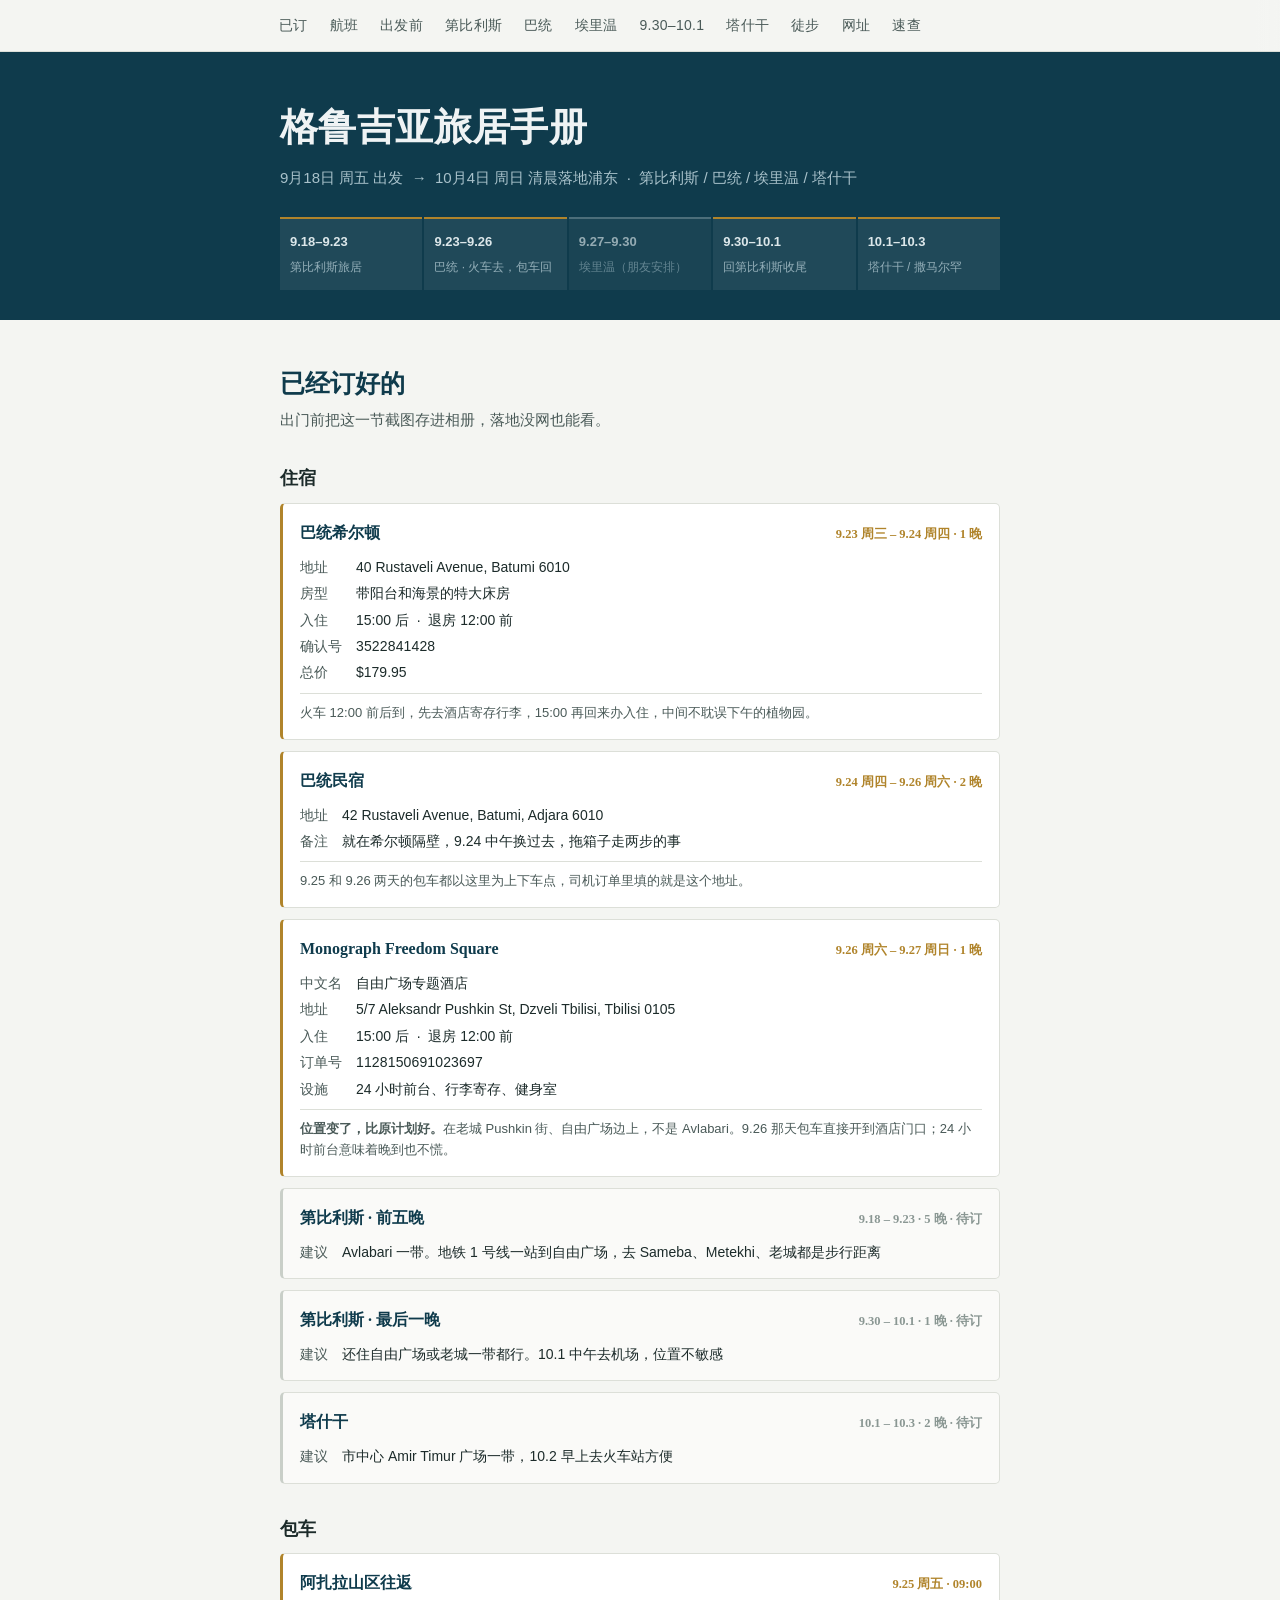
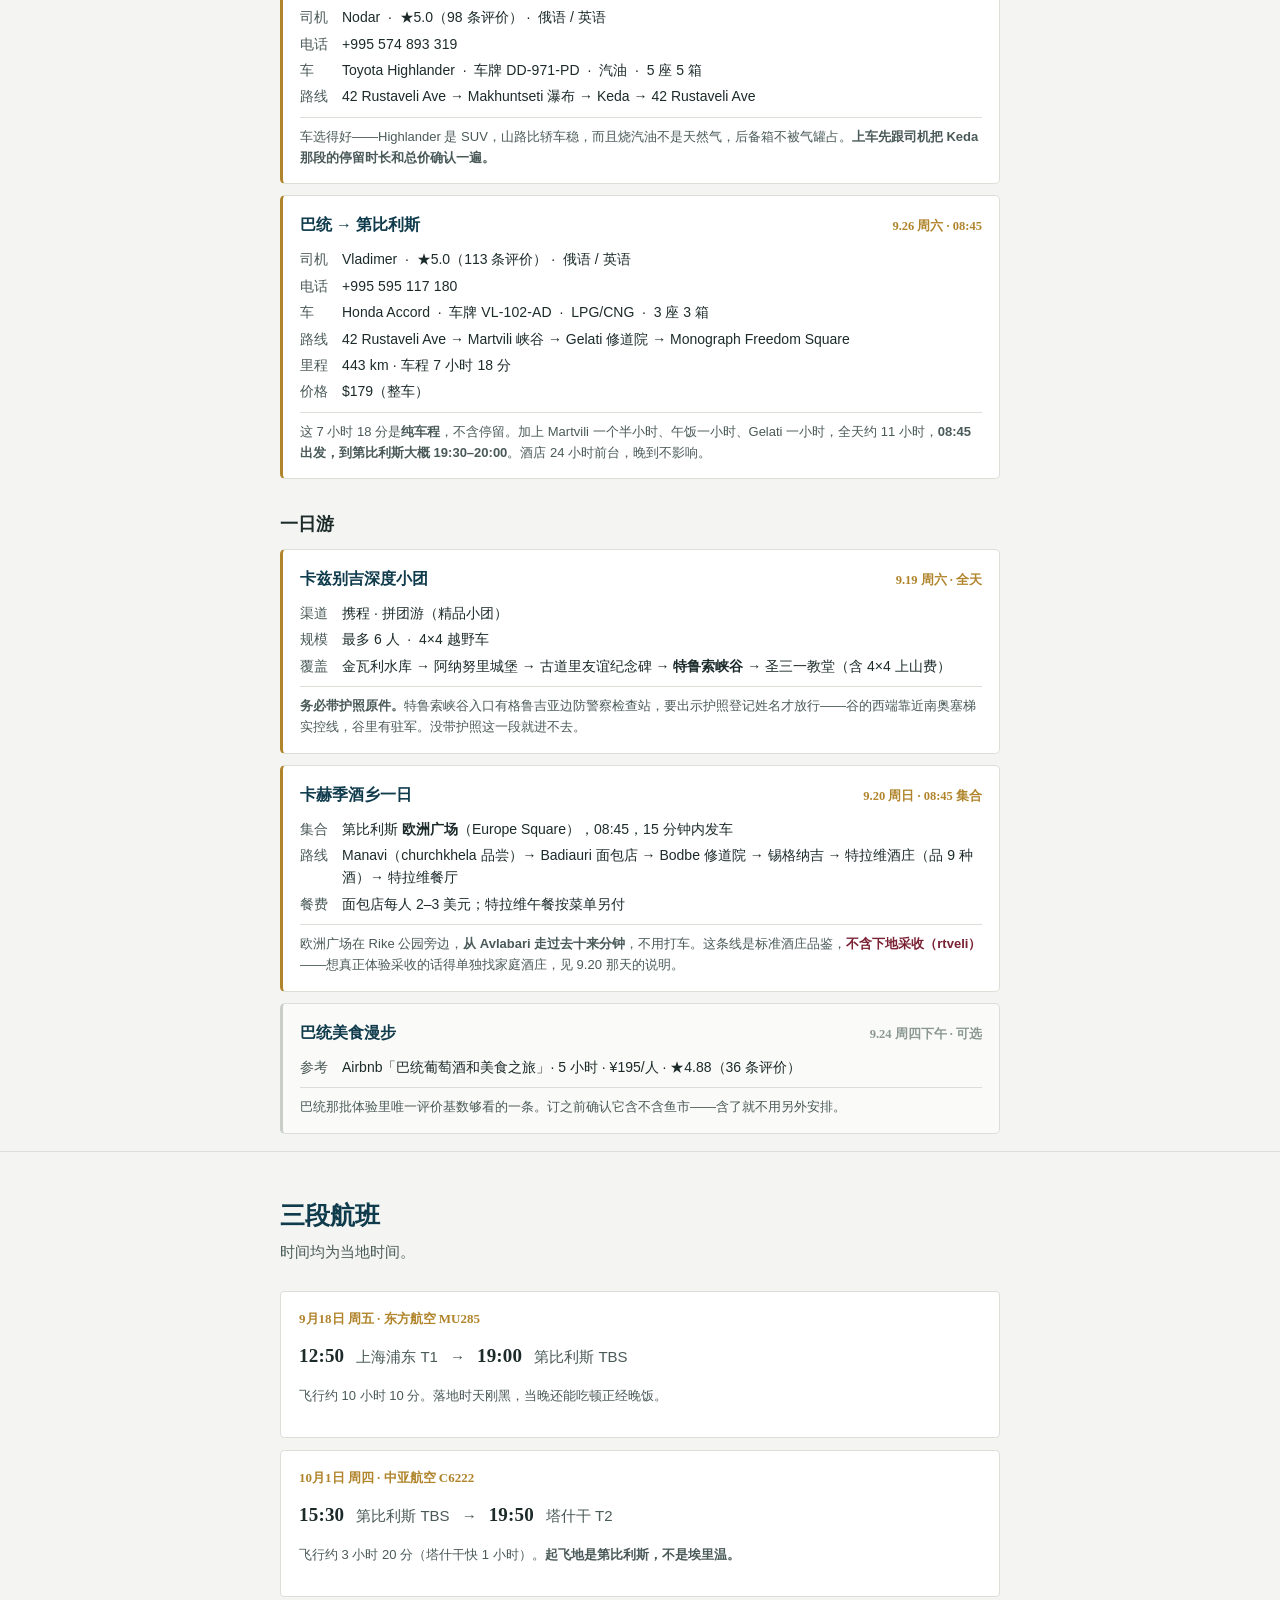
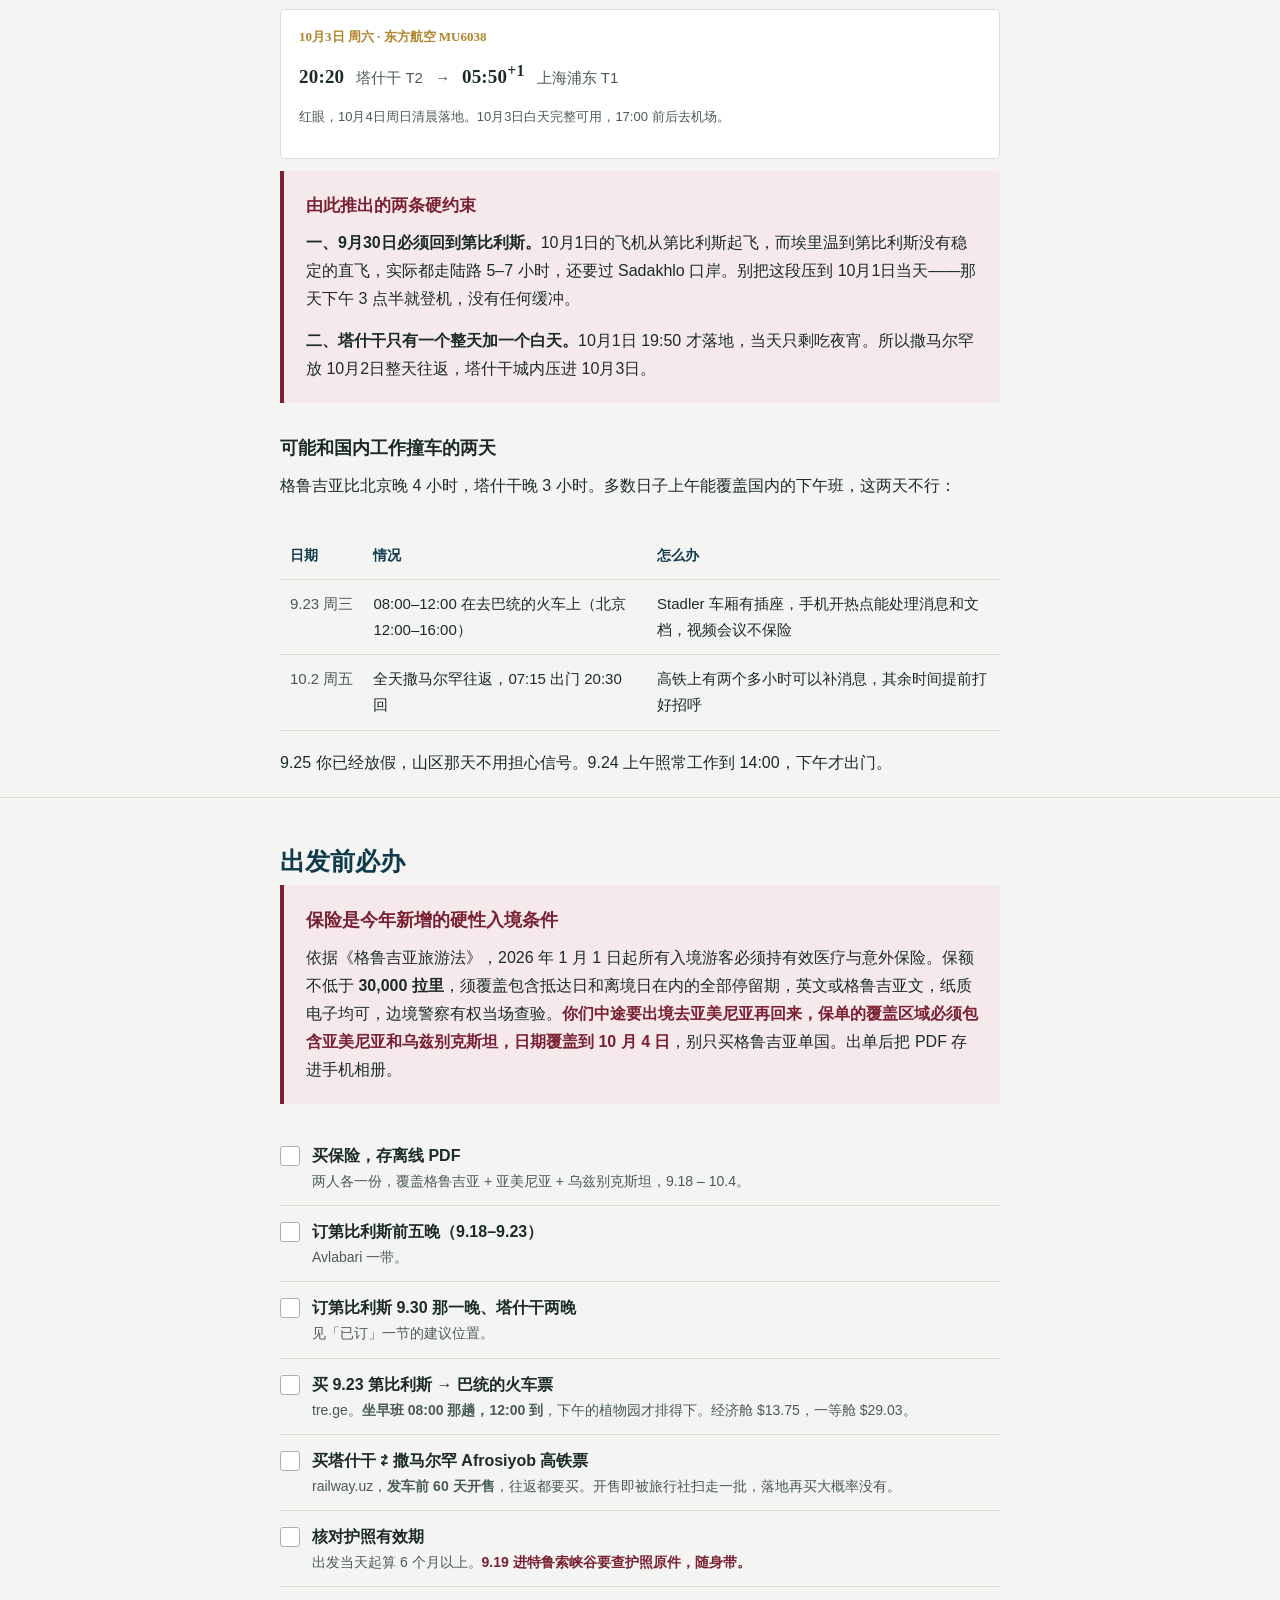
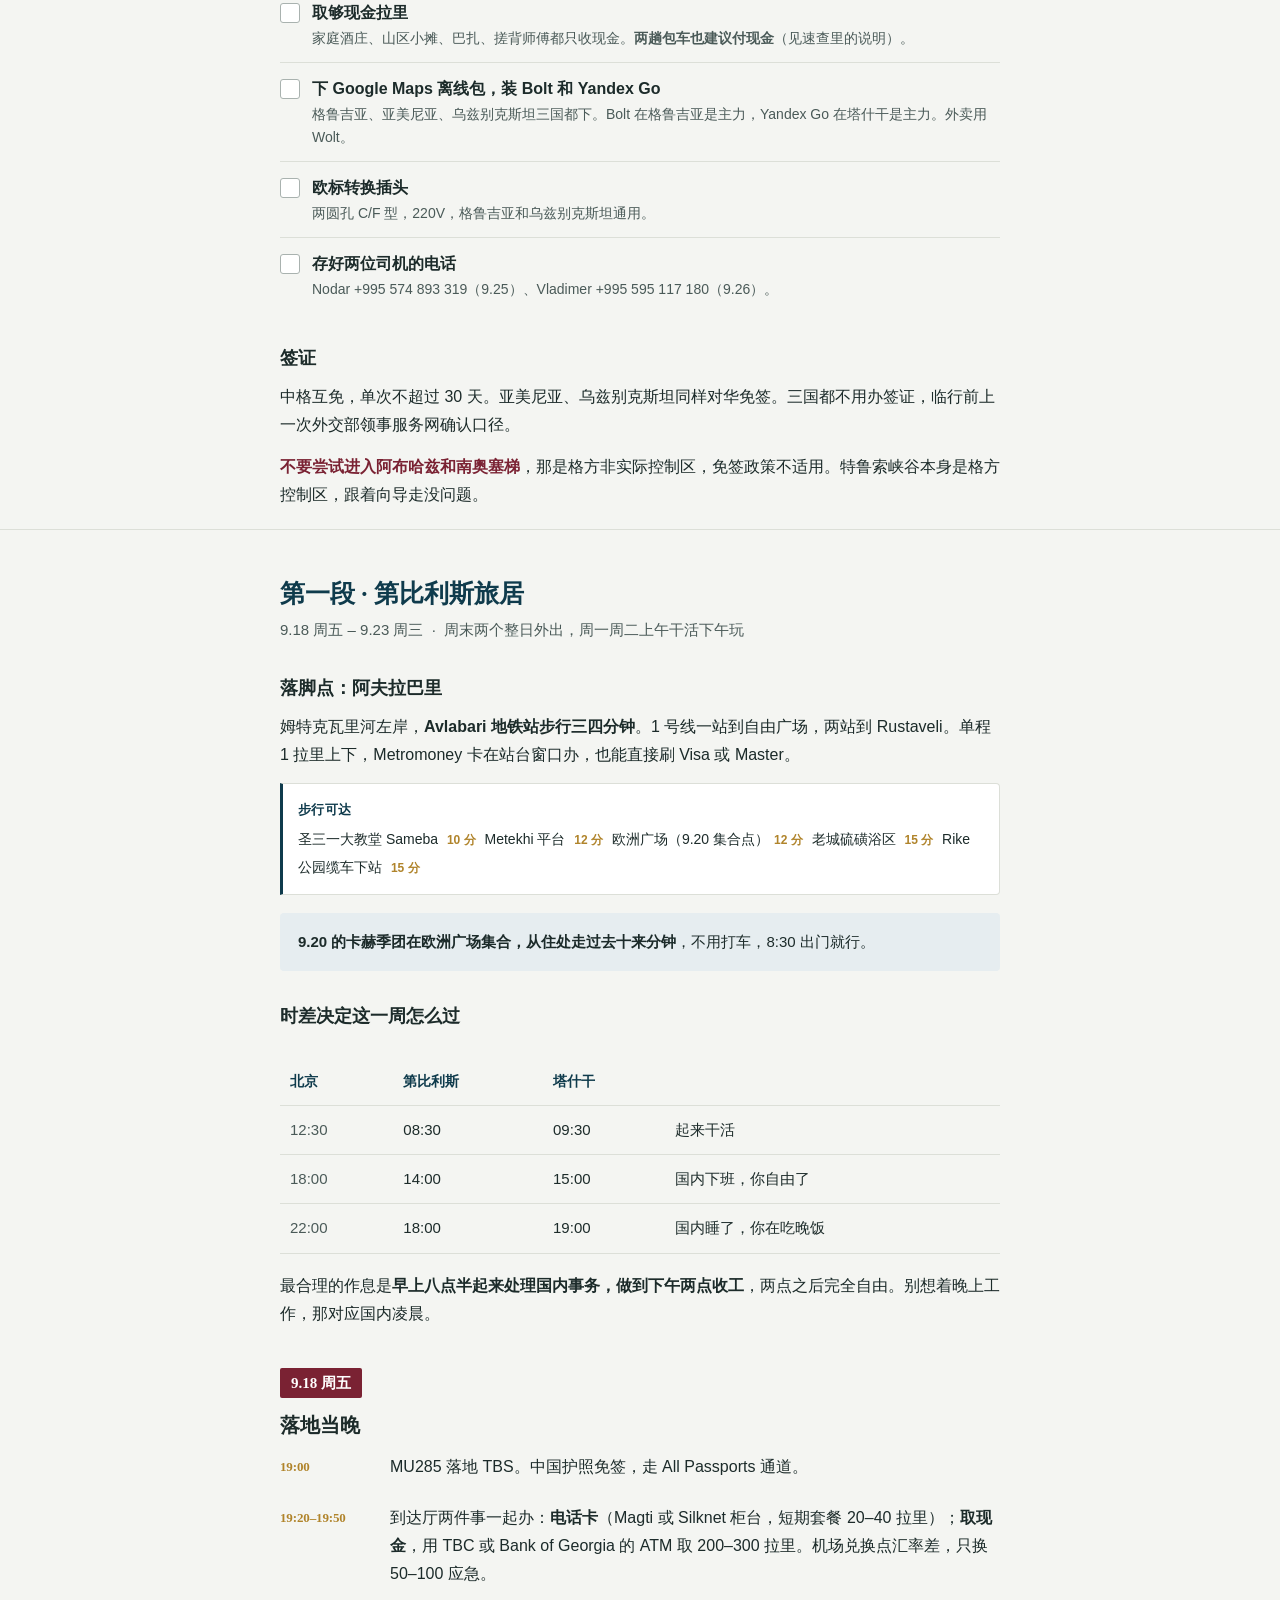
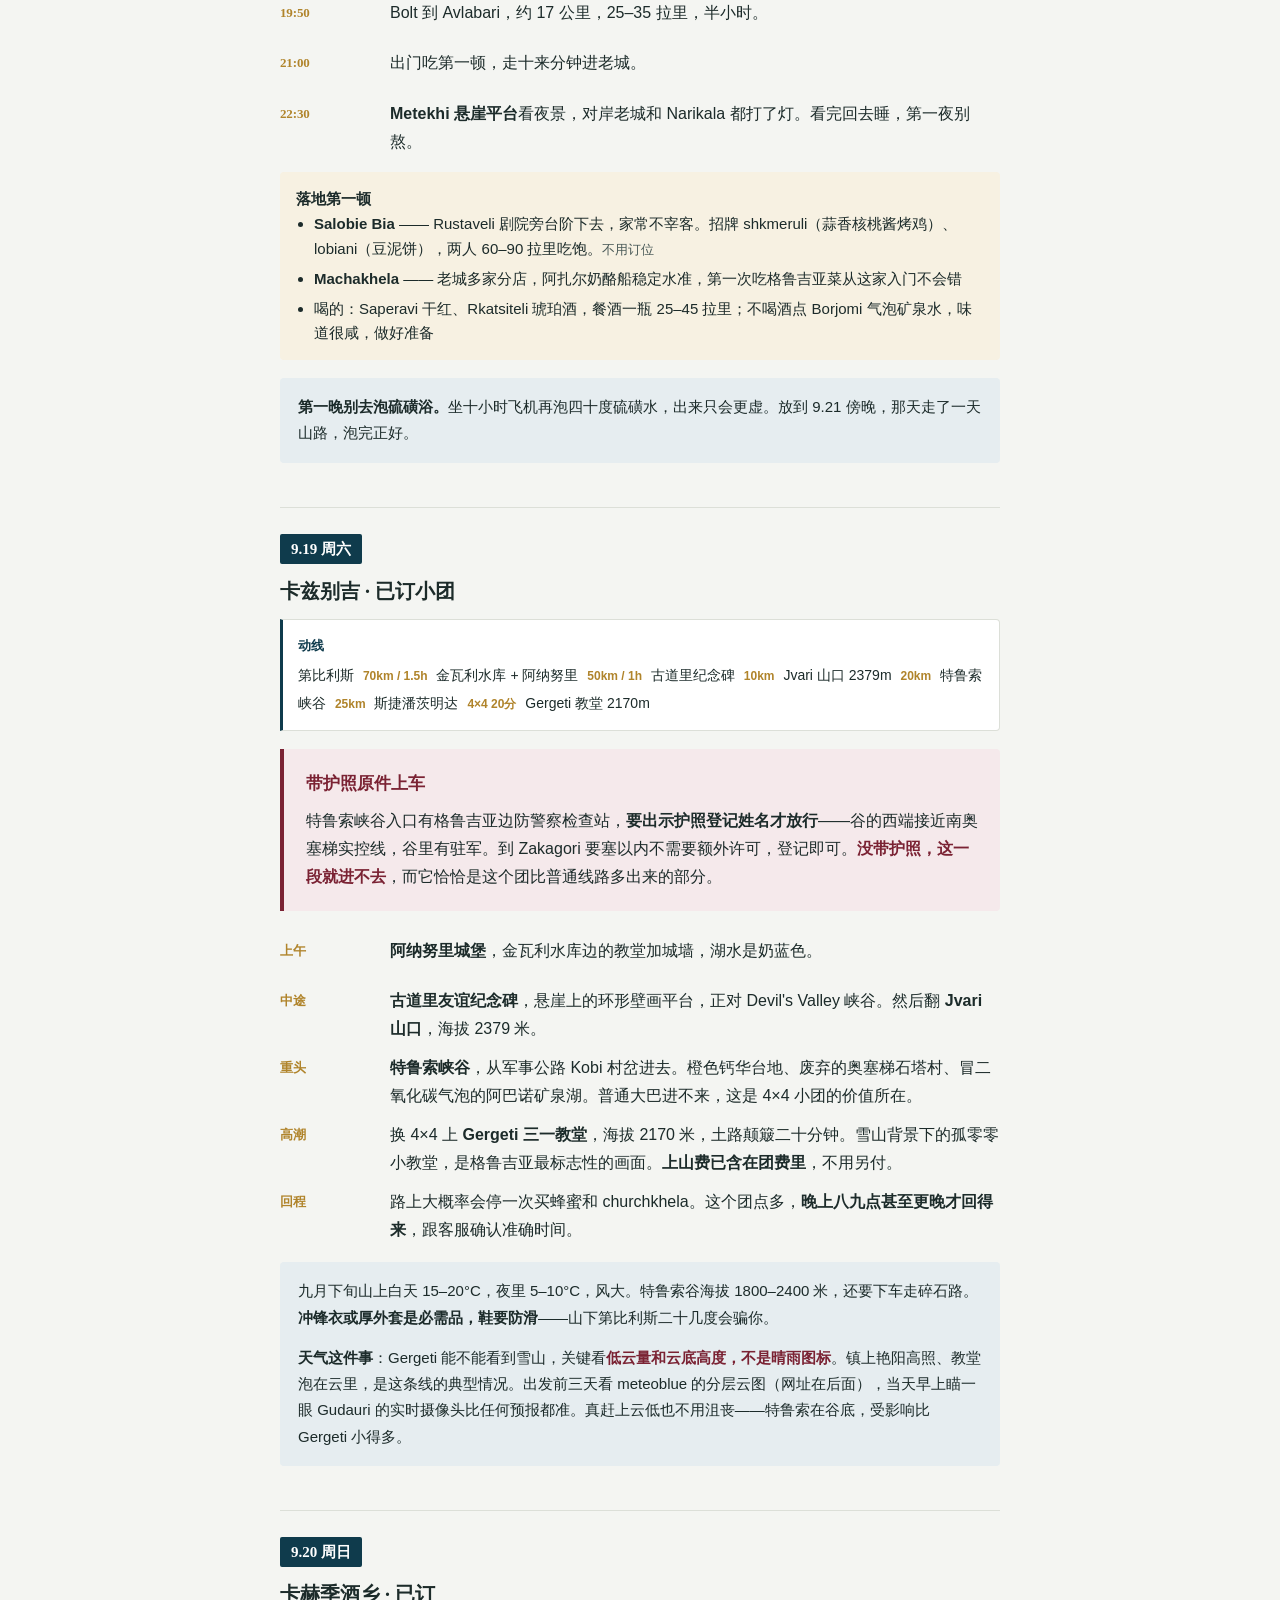
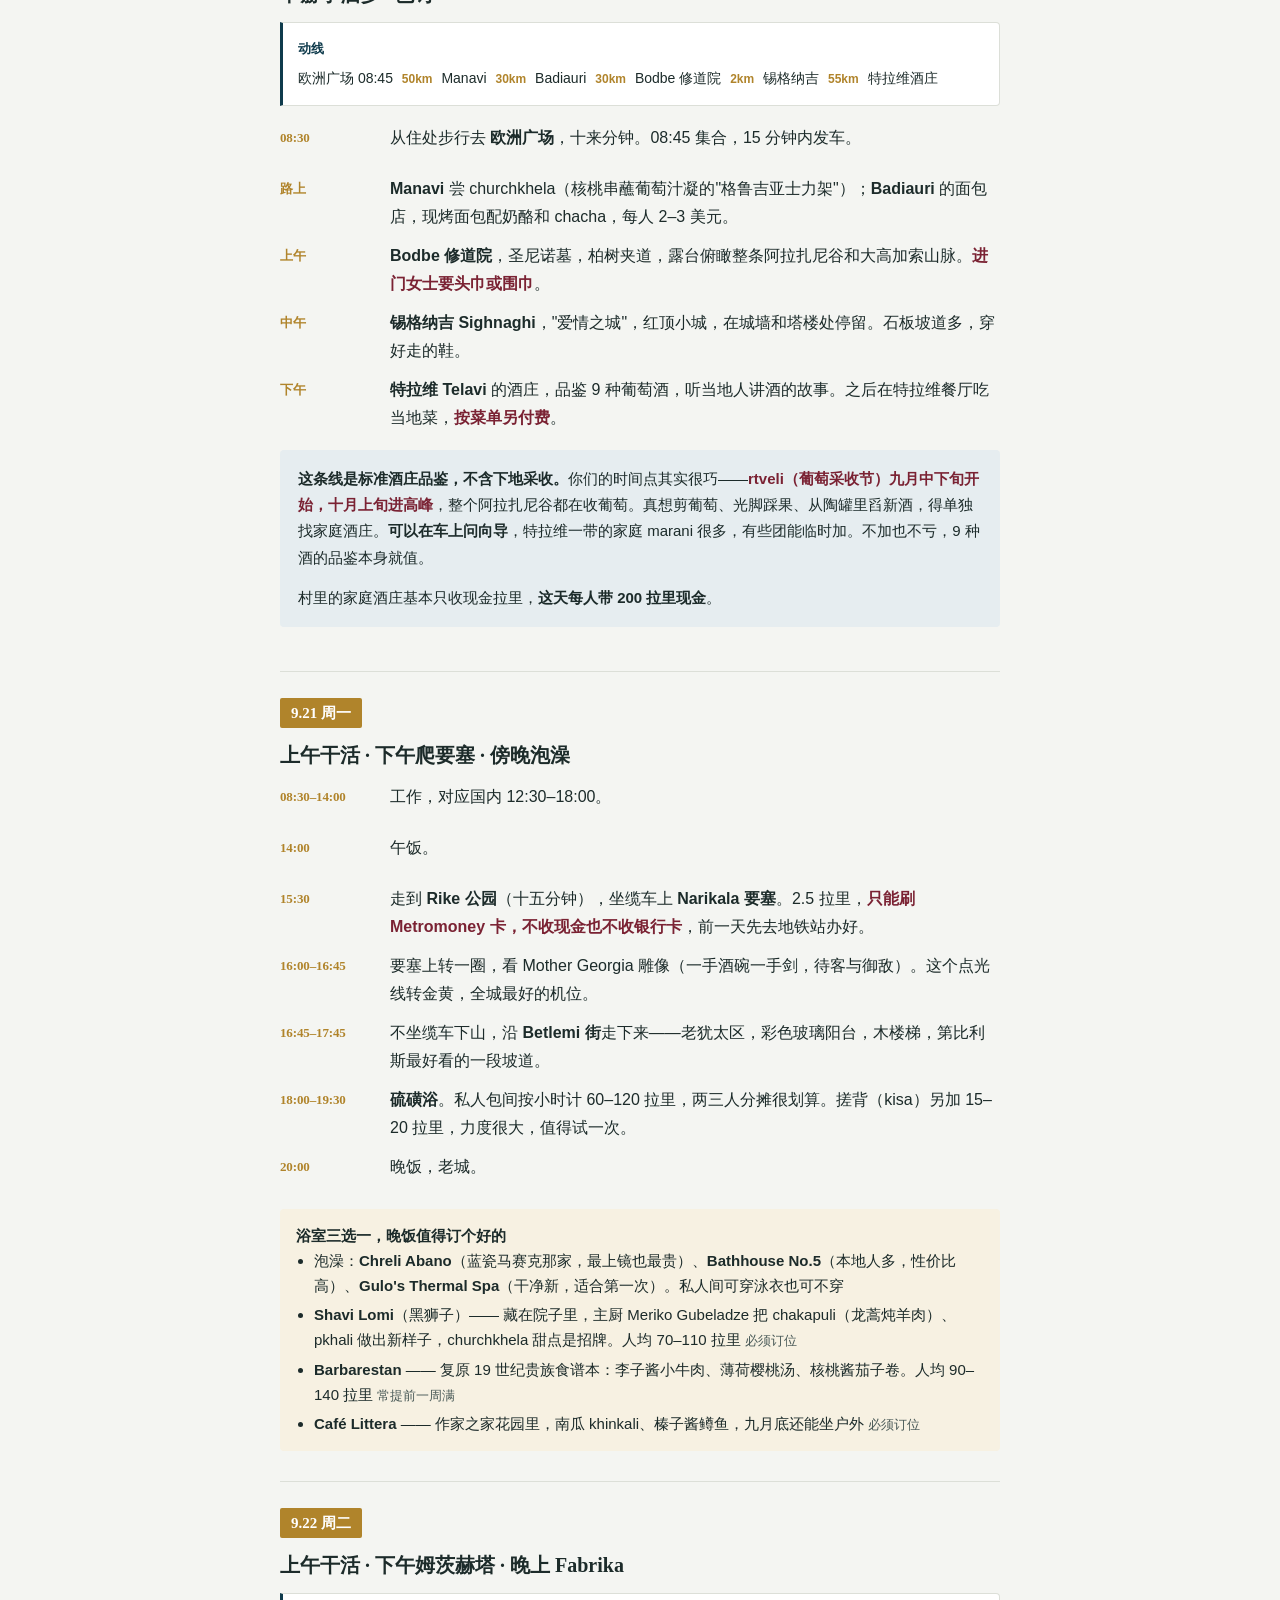
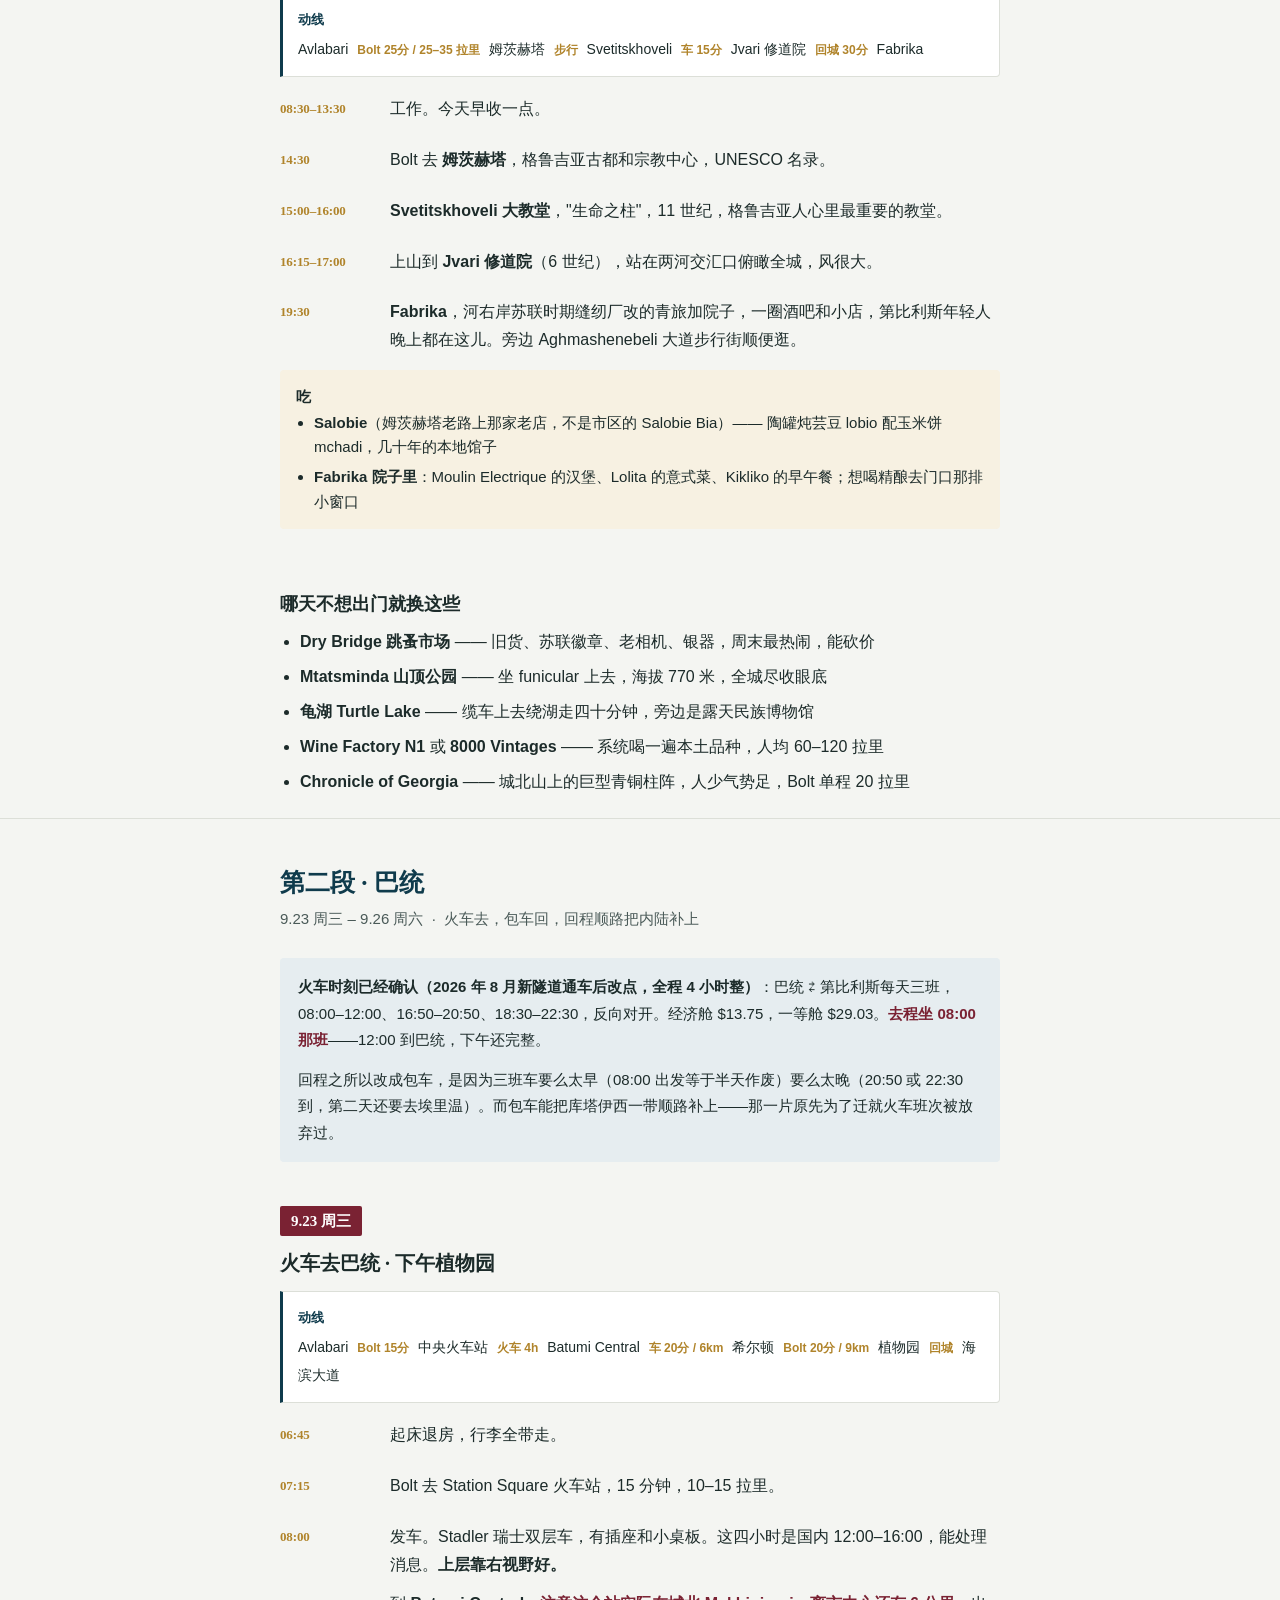
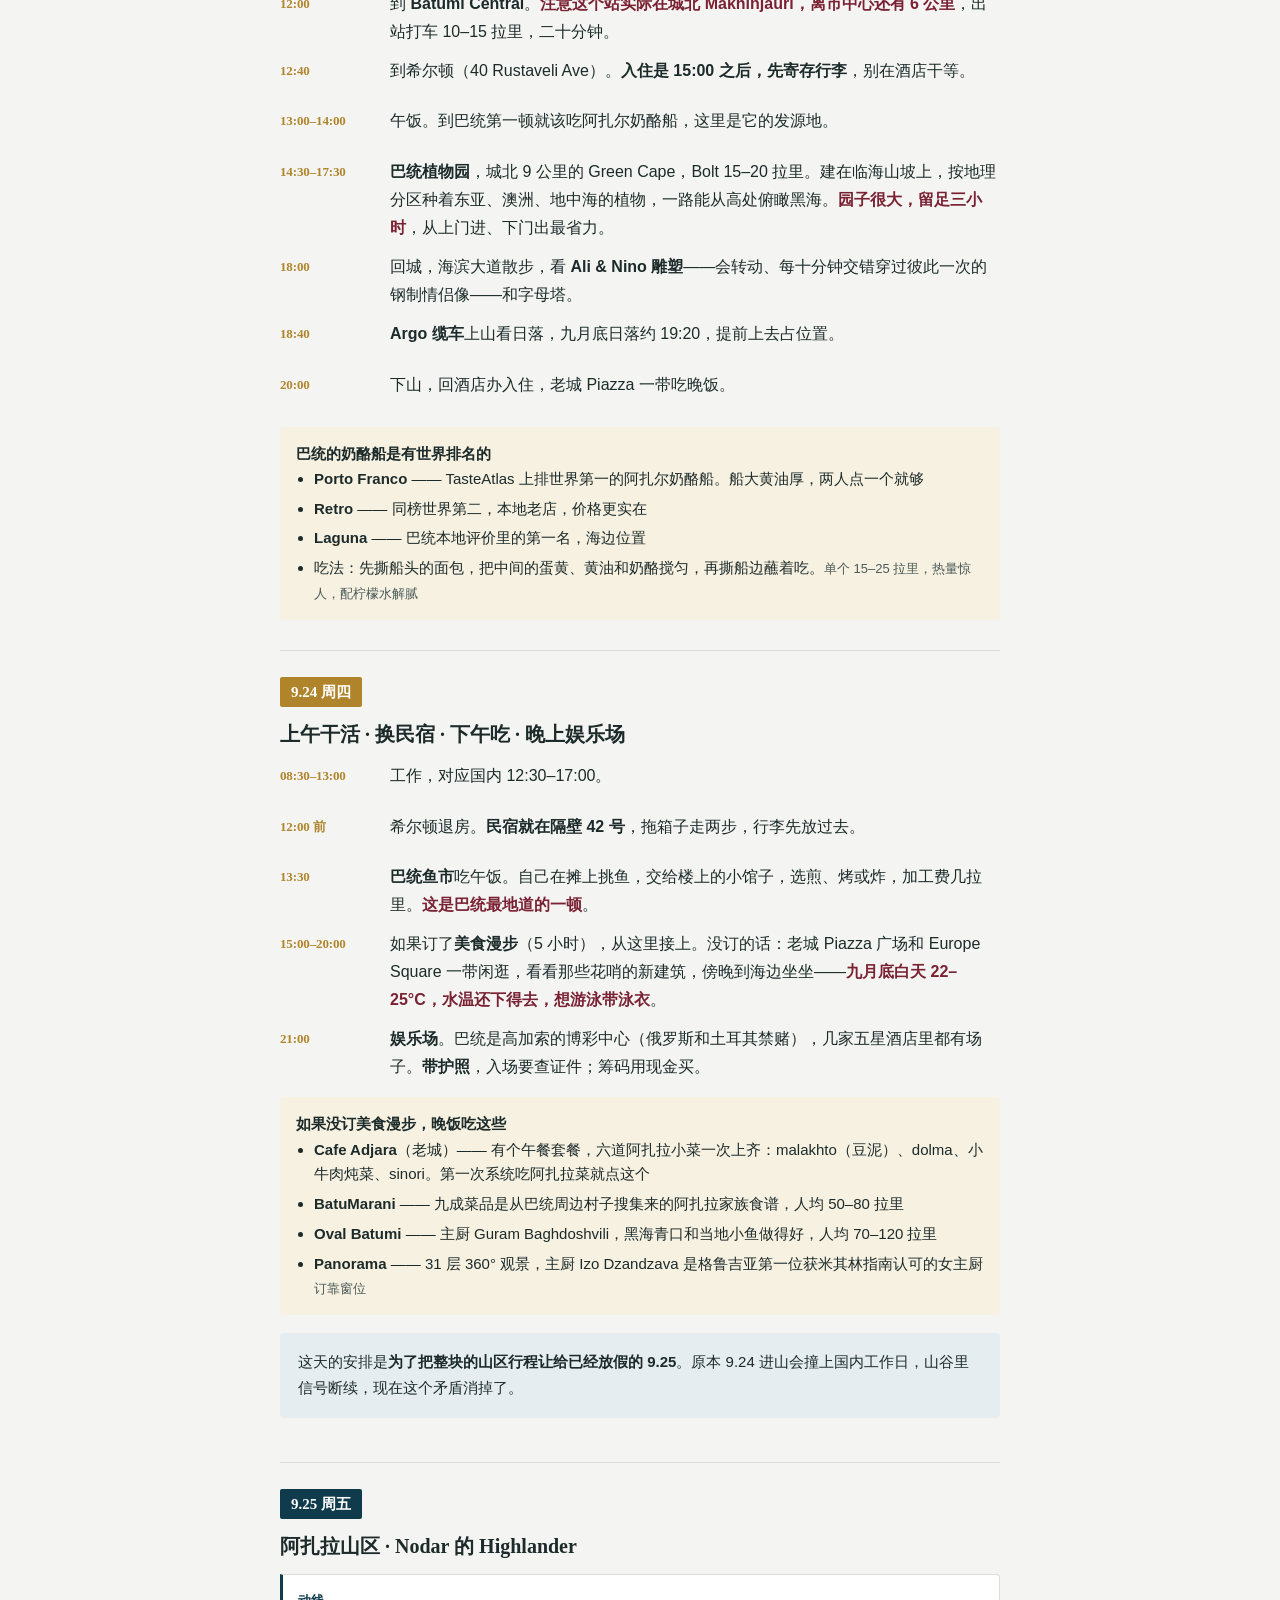
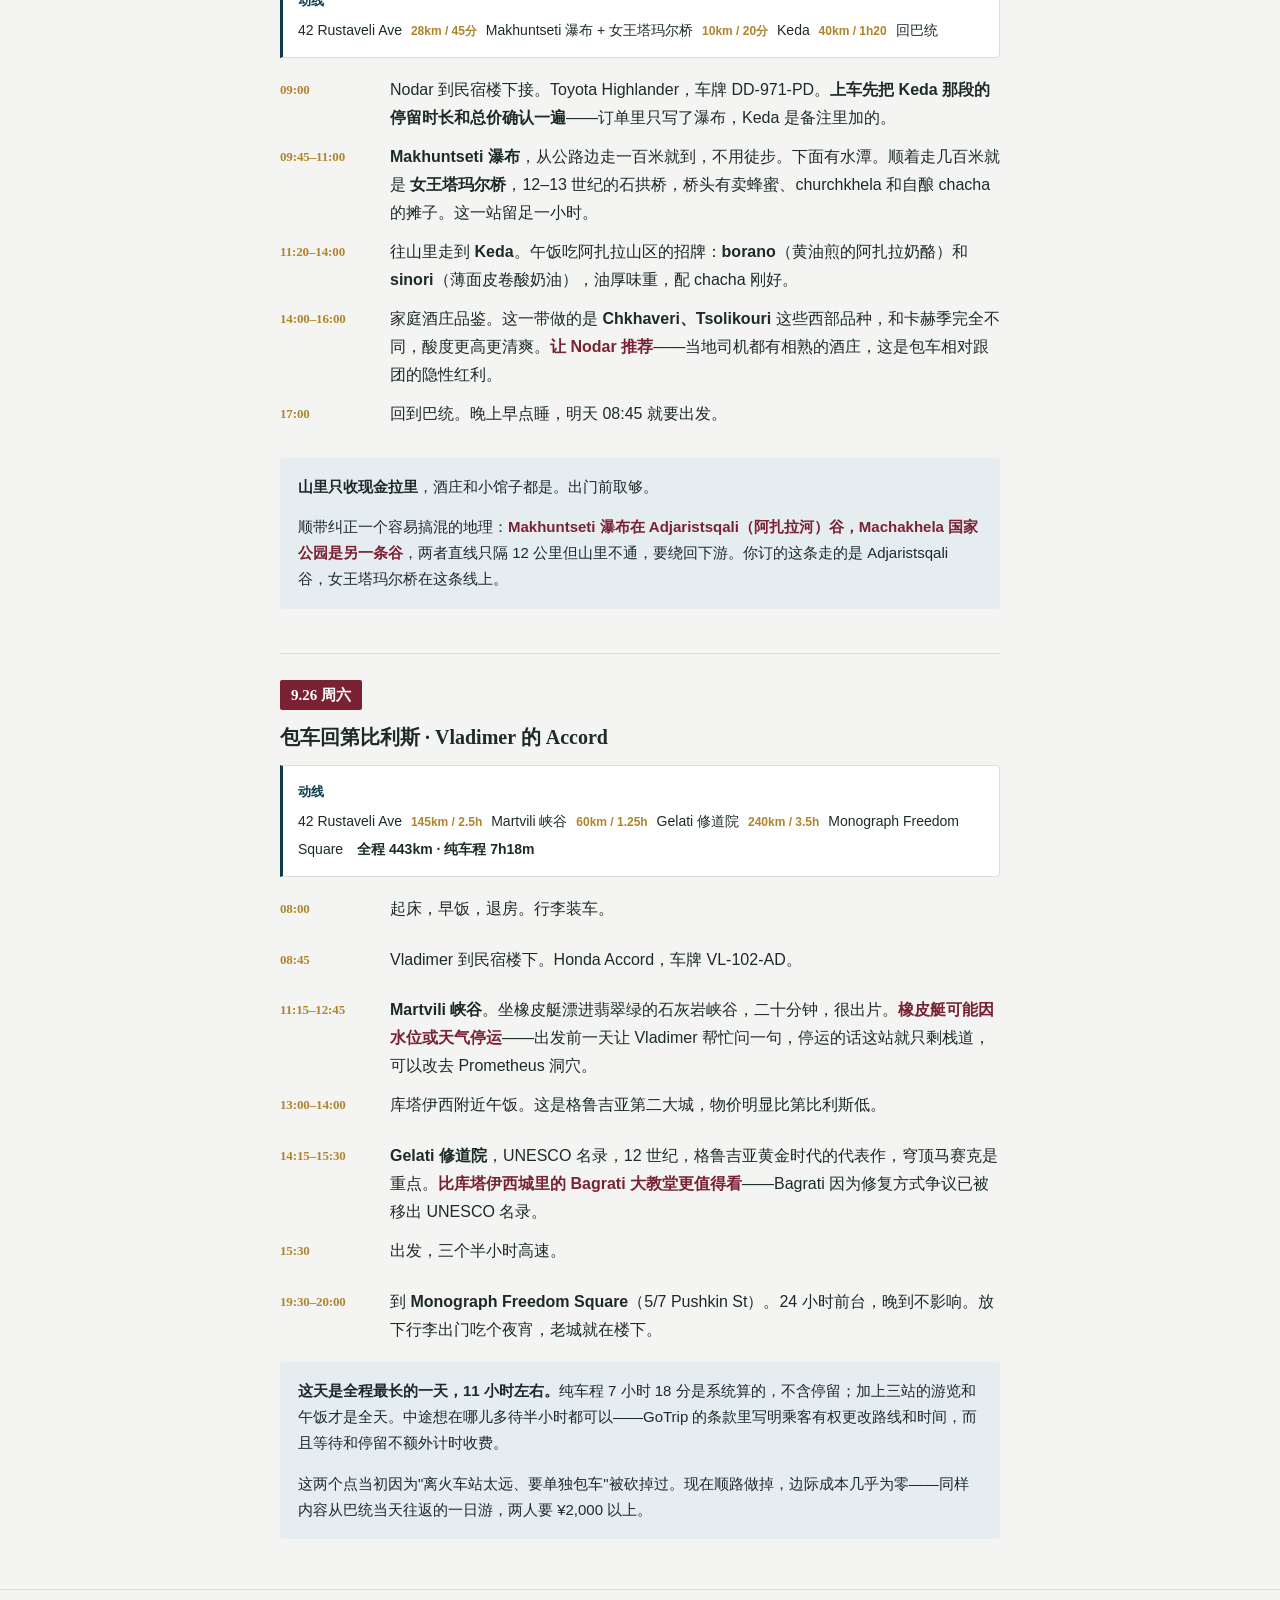
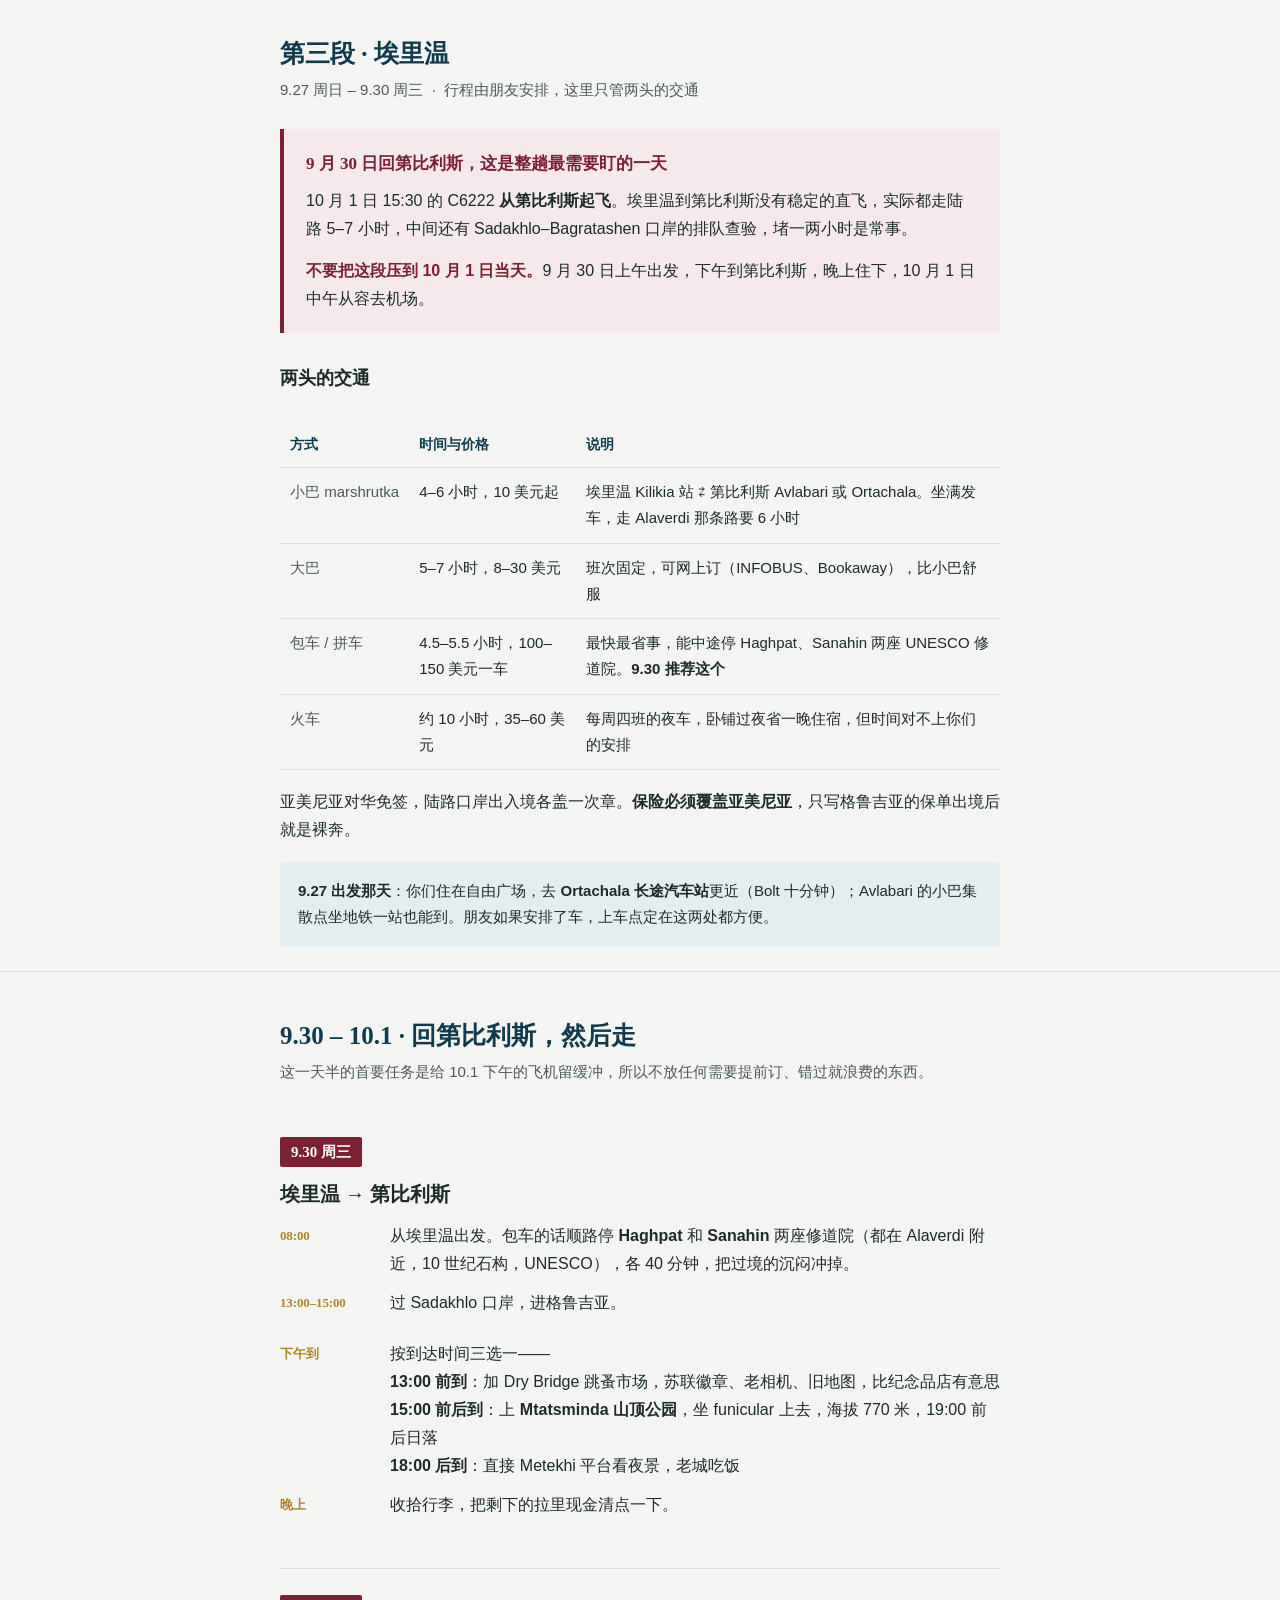
==== commit d4e72829: "修页面顶部漏出 CSS 源码 上一版重写时按行号切分旧文件提取 CSS，行号范围把 <style> 和 </style> 两个标签本身也包了进去，拼接后变成：新 <style> → 旧 <style>" ====
--- a/travel/gorgia/index.html
+++ b/travel/gorgia/index.html
@@ -4,7 +4,6 @@
 <meta charset="utf-8">
 <meta name="viewport" content="width=device-width, initial-scale=1">
 <title>格鲁吉亚旅居手册 · 9.18 – 10.4</title>
-<style>
 <style>
 :root{
   --paper:#F4F5F2;
@@ -310,7 +309,6 @@
   .slot .when{flex:0 0 70px;font-size:11.5px}
   .gal .strip img{height:176px}
 }
-</style>
 
 /* ---------- booking cards ---------- */
 .bk{border:1px solid var(--rule);background:var(--card);border-radius:5px;padding:15px 17px;margin:0 0 11px;border-left:3px solid var(--gold)}
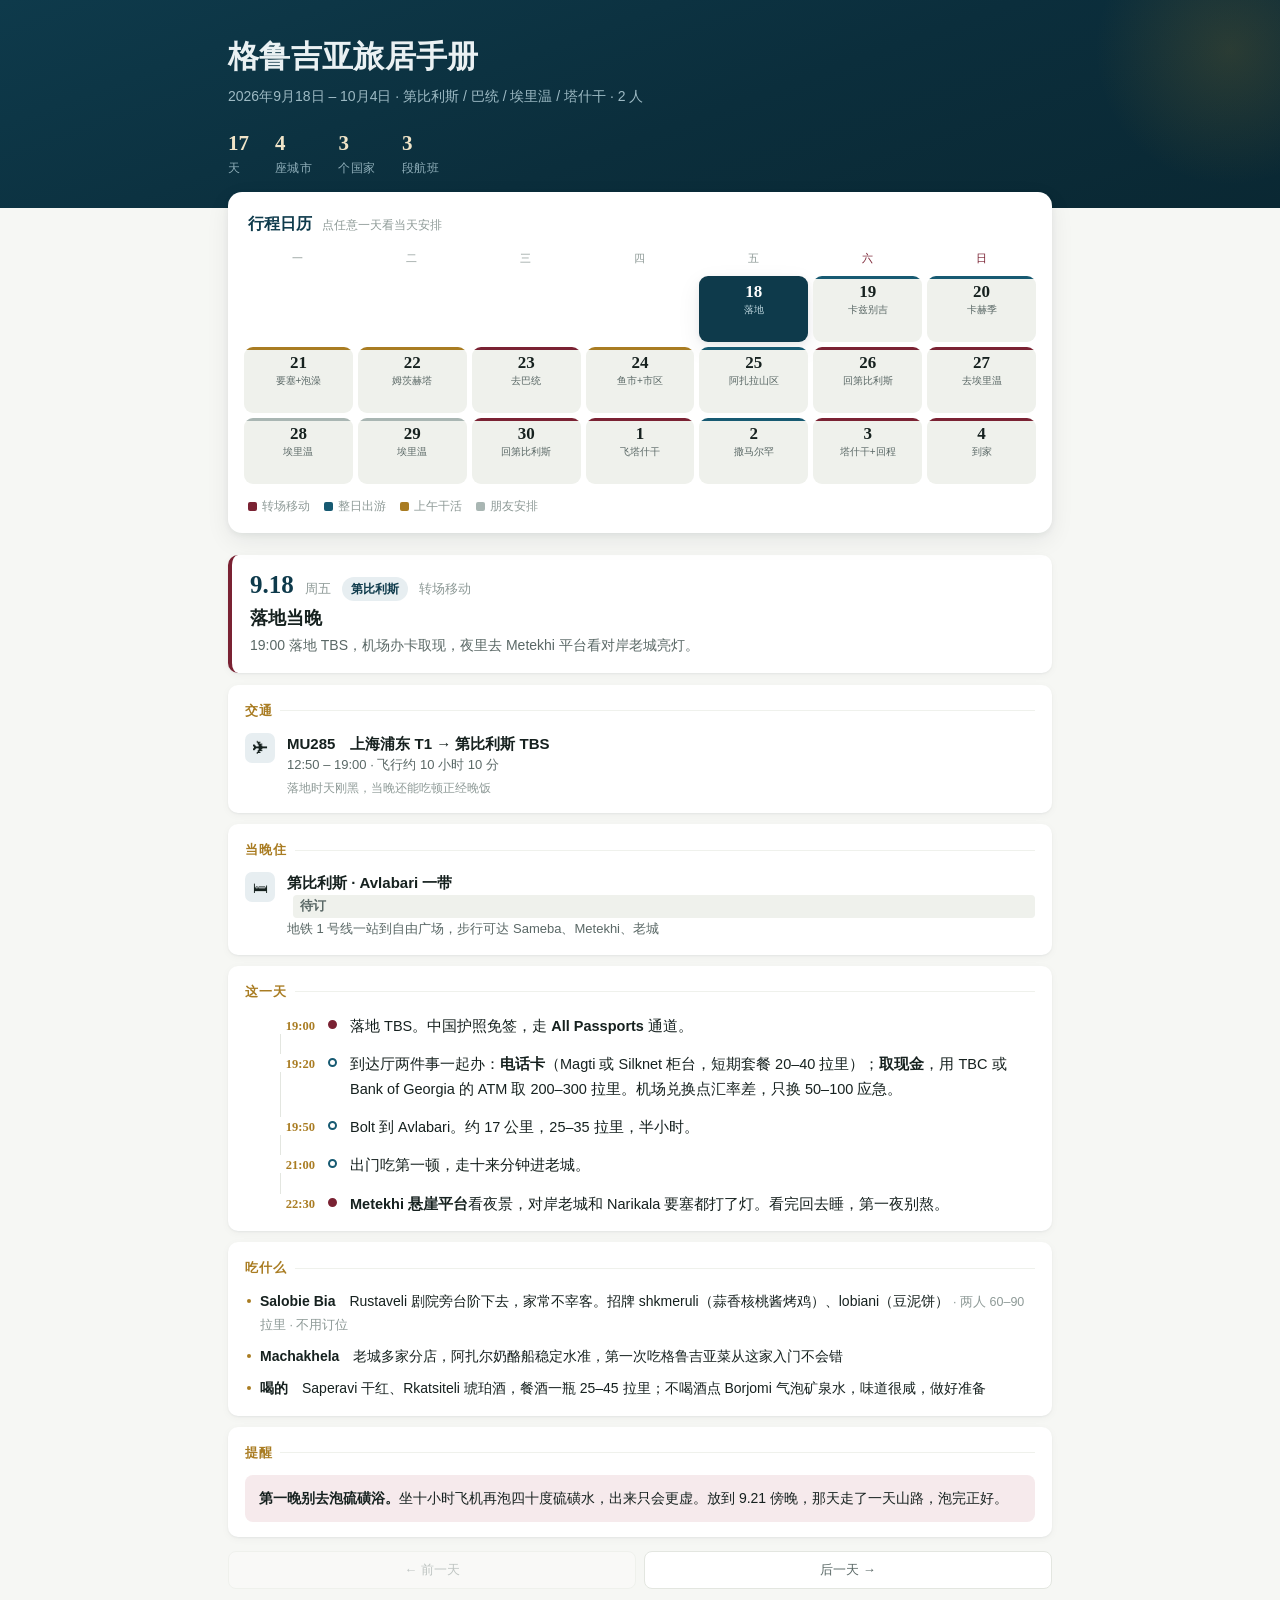
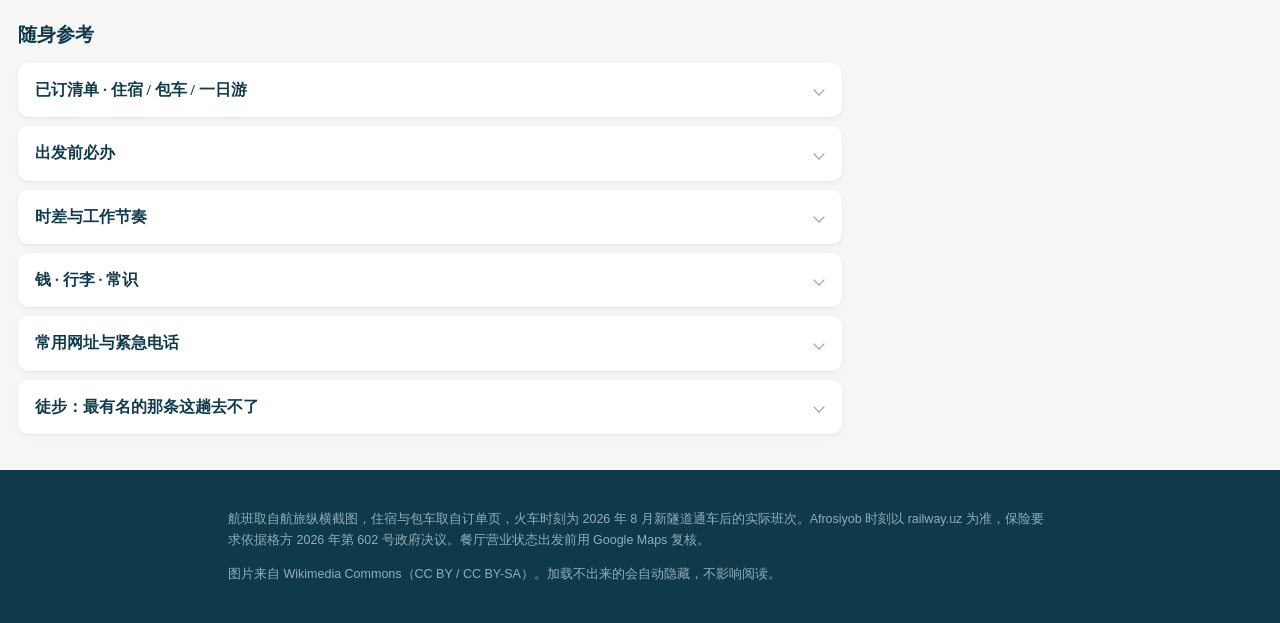
==== commit 852b05d2: "重做成日历应用：点某天看某天，内容数据化 原来是一份从头读到尾的长文档，信息按主题分散在各章节里——想知道 "9.25 那天几点出发、住哪、吃什么"，得在三个地方翻。改成日历视角：  - 顶部 3×7" ====
--- a/travel/gorgia/index.html
+++ b/travel/gorgia/index.html
@@ -2,1199 +2,969 @@
 <html lang="zh-CN">
 <head>
 <meta charset="utf-8">
-<meta name="viewport" content="width=device-width, initial-scale=1">
+<meta name="viewport" content="width=device-width,initial-scale=1,viewport-fit=cover">
+<meta name="theme-color" content="#0E3A4B">
 <title>格鲁吉亚旅居手册 · 9.18 – 10.4</title>
 <style>
 :root{
-  --paper:#F4F5F2;
+  --paper:#F6F7F4;
   --card:#FFFFFF;
-  --ink:#1C2B2A;
-  --ink-soft:#4A5A58;
-  --lapis:#0F3B4C;
-  --lapis-tint:#E6EDF0;
+  --ink:#16211F;
+  --ink-soft:#5A6866;
+  --ink-faint:#8E9A97;
+  --lapis:#0E3A4B;
+  --lapis-lit:#175A72;
+  --lapis-tint:#E7EEF1;
   --wine:#7A2233;
-  --wine-tint:#F5E9EB;
-  --gold:#B0842B;
-  --gold-tint:#F7F1E2;
-  --rule:#DCDFD8;
-  --serif:"Noto Serif SC","Source Han Serif SC","Songti SC","STSong","SimSun",Georgia,serif;
+  --wine-tint:#F6EAEC;
+  --gold:#A97C22;
+  --gold-tint:#F8F2E4;
+  --sand:#EFE9DC;
+  --rule:#E3E6E0;
+  --rule-soft:#EFF1EC;
+  --shadow-sm:0 1px 2px rgba(20,35,40,.05),0 2px 8px rgba(20,35,40,.04);
+  --shadow-md:0 2px 6px rgba(20,35,40,.06),0 8px 24px rgba(20,35,40,.07);
+  --serif:"Noto Serif SC","Source Han Serif SC","Songti SC","STSong",Georgia,serif;
   --sans:-apple-system,BlinkMacSystemFont,"PingFang SC","Hiragino Sans GB","Microsoft YaHei","Noto Sans SC",sans-serif;
+  --r:10px;
 }
 *{box-sizing:border-box}
-html{scroll-behavior:smooth}
+html{scroll-behavior:smooth;-webkit-text-size-adjust:100%}
+@media (prefers-reduced-motion:reduce){html{scroll-behavior:auto} *{animation:none!important;transition:none!important}}
 body{
   margin:0;background:var(--paper);color:var(--ink);
-  font-family:var(--sans);font-size:16px;line-height:1.75;
-  -webkit-font-smoothing:antialiased;
-}
-@media (prefers-reduced-motion:reduce){html{scroll-behavior:auto}}
-
-.wrap{max-width:760px;margin:0 auto;padding:0 20px}
-
-/* ---------- nav ---------- */
-nav{
-  position:sticky;top:0;z-index:40;background:rgba(244,245,242,.94);
-  backdrop-filter:saturate(1.4) blur(8px);border-bottom:1px solid var(--rule);
-}
-nav ul{display:flex;gap:0;list-style:none;margin:0 auto;padding:0;max-width:760px;overflow-x:auto;scrollbar-width:none}
-nav ul::-webkit-scrollbar{display:none}
-nav a{
-  display:block;padding:13px 11px;white-space:nowrap;text-decoration:none;
-  color:var(--ink-soft);font-size:14px;letter-spacing:.02em;
-}
-nav a:hover,nav a:focus-visible{color:var(--lapis);background:var(--lapis-tint)}
-
-/* ---------- hero ---------- */
-.hero{background:var(--lapis);color:#EFF3F4;padding:52px 0 0;position:relative}
+  font-family:var(--sans);font-size:16px;line-height:1.7;
+  -webkit-font-smoothing:antialiased;-moz-osx-font-smoothing:grayscale;
+}
+.wrap{max-width:860px;margin:0 auto;padding:0 18px}
+
+/* ============ hero ============ */
+.hero{
+  background:linear-gradient(160deg,var(--lapis) 0%,#0B2E3C 55%,#0A2833 100%);
+  color:#EAF1F3;padding:38px 0 30px;position:relative;overflow:hidden;
+}
+.hero::after{
+  content:"";position:absolute;right:-90px;top:-90px;width:280px;height:280px;
+  border-radius:50%;background:radial-gradient(circle,rgba(169,124,34,.20),transparent 68%);
+}
 .hero h1{
-  font-family:var(--serif);font-weight:600;font-size:38px;line-height:1.25;
-  margin:0 0 14px;letter-spacing:.01em;
-}
-.hero .dates{font-size:15px;color:#A9C2CB;margin:0 0 26px}
-.spine{display:flex;gap:2px;margin-bottom:0;padding-bottom:30px;overflow-x:auto;scrollbar-width:none}
-.spine::-webkit-scrollbar{display:none}
-.spine div{flex:1;min-width:116px;padding:12px 10px;background:rgba(255,255,255,.07);border-top:2px solid var(--gold)}
-.spine div.soft{border-top-color:#6E8A94;opacity:.65}
-.spine b{display:block;font-size:13px;color:#DCE7EA;font-weight:600}
-.spine span{display:block;font-size:12px;color:#93AEB8;margin-top:3px}
-.herofig{margin:0}
-.herofig img{display:block;width:100%;height:230px;object-fit:cover}
-
-/* ---------- structure ---------- */
-section{padding:46px 0 6px}
-section + section{border-top:1px solid var(--rule)}
-h2{
-  font-family:var(--serif);font-size:25px;font-weight:600;line-height:1.4;
-  margin:0 0 6px;color:var(--lapis);
-}
-.lede{color:var(--ink-soft);margin:0 0 26px;font-size:15px}
-h3{font-family:var(--serif);font-size:18px;font-weight:600;margin:30px 0 8px}
-h4{font-family:var(--serif);font-size:17px;font-weight:600;margin:26px 0 8px}
-p{margin:0 0 14px}
-a{color:var(--lapis)}
-strong{font-weight:600}
-em{font-style:normal;color:var(--wine);font-weight:600}
-
-ul.plain{margin:0 0 16px;padding-left:20px}
-ul.plain li{margin-bottom:7px}
-
-/* ---------- 地点链接 ---------- */
-a.pin{color:var(--lapis);text-decoration:none;border-bottom:1px dotted #9BB3BC;white-space:nowrap}
-a.pin::before{content:"◈";color:var(--gold);font-size:10px;margin-right:3px;vertical-align:1px}
-a.pin:hover{background:var(--lapis-tint)}
-
-/* ---------- 动线 ---------- */
-.route{
-  background:#fff;border:1px solid var(--rule);border-left:3px solid var(--lapis);
-  border-radius:0 4px 4px 0;padding:13px 15px;margin:0 0 18px;font-size:14px;line-height:2;
-}
-.route b{font-family:var(--serif);display:block;font-size:13px;color:var(--lapis);margin-bottom:2px;letter-spacing:.03em}
-.route .hop{color:var(--gold);font-weight:600;font-size:12px;padding:0 5px;white-space:nowrap}
-
-/* ---------- urgent ---------- */
-.urgent{background:var(--wine-tint);border-left:4px solid var(--wine);padding:20px 22px;margin:0 0 26px;border-radius:0 4px 4px 0}
-.urgent h3,.urgent h4{margin-top:0;color:var(--wine)}
-.urgent p:last-child{margin-bottom:0}
-
-/* ---------- checklist ---------- */
-.check{list-style:none;margin:0;padding:0}
-.check li{display:flex;gap:12px;padding:12px 0;border-bottom:1px solid var(--rule);align-items:flex-start}
-.check li:last-child{border-bottom:none}
-.check .box{
-  flex:0 0 20px;width:20px;height:20px;margin-top:4px;border:1.5px solid #A9B2AF;border-radius:3px;
-  background:#fff;cursor:pointer;position:relative;
-}
-.check .box[aria-checked="true"]{background:var(--lapis);border-color:var(--lapis)}
-.check .box[aria-checked="true"]::after{
-  content:"";position:absolute;left:6px;top:2px;width:5px;height:10px;
-  border:solid #fff;border-width:0 2px 2px 0;transform:rotate(42deg);
-}
-.check .box:focus-visible{outline:2px solid var(--gold);outline-offset:2px}
-.check .t{flex:1}
-.check .t b{display:block;font-weight:600}
-.check .t span{display:block;font-size:14px;color:var(--ink-soft);line-height:1.65}
-
-/* ---------- flights ---------- */
-.flight{border:1px solid var(--rule);background:var(--card);border-radius:4px;padding:16px 18px;margin:0 0 12px}
-.flight .no{font-size:13px;color:var(--gold);font-weight:600;font-family:var(--serif);margin-bottom:8px}
-.flight .leg{display:flex;gap:12px;align-items:baseline;flex-wrap:wrap}
-.flight .leg b{font-family:var(--serif);font-size:19px;font-weight:600;letter-spacing:.01em}
-.flight .leg span{color:var(--ink-soft);font-size:15px}
-.flight .arrow{color:var(--gold);font-weight:600}
-.flight .meta{font-size:13px;color:var(--ink-soft);margin-top:8px;line-height:1.6}
-
-/* ---------- day ---------- */
-.day{padding:26px 0;border-bottom:1px solid var(--rule)}
-.day:last-of-type{border-bottom:none}
-.daytag{
-  display:inline-block;font-family:var(--serif);font-size:15px;font-weight:600;
-  color:#fff;background:var(--lapis);padding:2px 11px;border-radius:2px;margin-bottom:10px;
-}
-.daytag.rest{background:var(--gold)}
-.daytag.move{background:var(--wine)}
-.day h3{margin:0 0 10px;font-size:20px}
-.slot{display:flex;gap:14px;margin-bottom:11px}
-.slot .when{
-  flex:0 0 96px;font-size:13px;color:var(--gold);font-weight:600;padding-top:3px;
-  font-family:var(--serif);letter-spacing:-.01em;
-}
-.slot .what{flex:1;margin:0}
+  font-family:var(--serif);font-weight:600;font-size:31px;line-height:1.25;
+  margin:0 0 8px;letter-spacing:.01em;position:relative;
+}
+.hero .sub{font-size:14px;color:#9DBAC4;margin:0 0 22px;position:relative}
+.stats{display:flex;gap:26px;flex-wrap:wrap;position:relative}
+.stats div b{display:block;font-family:var(--serif);font-size:21px;color:#F0E4C8;font-weight:600;line-height:1.2}
+.stats div span{display:block;font-size:12px;color:#8FAEB9;margin-top:2px;letter-spacing:.04em}
+
+/* ============ calendar ============ */
+.calwrap{margin:-16px auto 0;position:relative;z-index:5}
+.cal{
+  background:var(--card);border-radius:14px;box-shadow:var(--shadow-md);
+  padding:18px 16px 14px;
+}
+.cal .mon{
+  display:flex;align-items:baseline;gap:10px;margin:0 4px 12px;
+}
+.cal .mon b{font-family:var(--serif);font-size:16px;color:var(--lapis);font-weight:600}
+.cal .mon span{font-size:12px;color:var(--ink-faint)}
+.dow{display:grid;grid-template-columns:repeat(7,1fr);gap:5px;margin-bottom:6px}
+.dow i{
+  font-style:normal;text-align:center;font-size:11px;color:var(--ink-faint);
+  letter-spacing:.08em;padding-bottom:2px;
+}
+.dow i.we{color:var(--wine)}
+.grid{display:grid;grid-template-columns:repeat(7,1fr);gap:5px}
+.cell{
+  border:0;background:var(--rule-soft);border-radius:9px;padding:7px 4px 8px;
+  cursor:pointer;text-align:center;font-family:inherit;color:var(--ink);
+  transition:transform .14s ease,box-shadow .14s ease,background .14s ease;
+  display:flex;flex-direction:column;align-items:center;gap:2px;min-height:66px;
+  position:relative;overflow:hidden;
+}
+.cell.void{background:transparent;cursor:default;pointer-events:none}
+.cell:hover{transform:translateY(-2px);box-shadow:var(--shadow-sm);background:#fff}
+.cell:focus-visible{outline:2px solid var(--gold);outline-offset:2px}
+.cell .d{font-family:var(--serif);font-size:17px;font-weight:600;line-height:1.1}
+.cell .lab{
+  font-size:10px;line-height:1.25;color:var(--ink-soft);
+  max-width:100%;overflow:hidden;text-overflow:ellipsis;white-space:nowrap;padding:0 1px;
+}
+.cell .bar{position:absolute;left:0;right:0;top:0;height:3px}
+.cell.t-move  .bar{background:var(--wine)}
+.cell.t-play  .bar{background:var(--lapis-lit)}
+.cell.t-work  .bar{background:var(--gold)}
+.cell.t-soft  .bar{background:#A9B6B3}
+.cell.on{background:var(--lapis);color:#fff;box-shadow:var(--shadow-md)}
+.cell.on .lab{color:#B9D2DA}
+.cell.on .bar{height:0}
+.legend{display:flex;gap:14px;flex-wrap:wrap;margin:13px 4px 2px;font-size:11.5px;color:var(--ink-faint)}
+.legend s{text-decoration:none;display:inline-flex;align-items:center;gap:5px}
+.legend em{width:9px;height:9px;border-radius:2px;display:inline-block}
+@media(max-width:560px){
+  .cal{padding:14px 10px 12px;border-radius:12px}
+  .grid,.dow{gap:4px}
+  .cell{min-height:58px;padding:6px 2px 7px}
+  .cell .d{font-size:15px}
+  .cell .lab{font-size:9px}
+}
+@media(max-width:380px){
+  .cell .lab{display:none}
+  .cell{min-height:46px}
+}
+
+/* ============ day panel ============ */
+.panel{margin:22px 0 0;animation:fade .26s ease}
+@keyframes fade{from{opacity:0;transform:translateY(6px)}to{opacity:1;transform:none}}
+.phead{
+  background:var(--card);border-radius:var(--r);padding:16px 18px;margin-bottom:12px;
+  box-shadow:var(--shadow-sm);border-left:4px solid var(--lapis-lit);
+}
+.phead.t-move{border-left-color:var(--wine)}
+.phead.t-work{border-left-color:var(--gold)}
+.phead.t-soft{border-left-color:#A9B6B3}
+.phead .top{display:flex;align-items:baseline;gap:11px;flex-wrap:wrap;margin-bottom:5px}
+.phead .dt{font-family:var(--serif);font-size:25px;font-weight:600;color:var(--lapis);line-height:1.1}
+.phead .dw{font-size:13px;color:var(--ink-faint)}
+.phead .city{
+  font-size:12px;background:var(--lapis-tint);color:var(--lapis);
+  padding:2px 9px;border-radius:20px;font-weight:600;
+}
+.phead h2{font-family:var(--serif);font-size:18px;font-weight:600;margin:0 0 3px;line-height:1.4}
+.phead p{margin:0;font-size:14px;color:var(--ink-soft);line-height:1.6}
+.nav2{display:flex;gap:8px;margin:14px 0 0}
+.nav2 button{
+  flex:1;border:1px solid var(--rule);background:var(--card);border-radius:8px;
+  padding:9px 10px;cursor:pointer;font-family:inherit;font-size:13px;color:var(--ink-soft);
+  transition:background .14s,color .14s;
+}
+.nav2 button:hover:not(:disabled){background:var(--lapis-tint);color:var(--lapis)}
+.nav2 button:disabled{opacity:.35;cursor:default}
+
+.blk{background:var(--card);border-radius:var(--r);padding:15px 17px;margin-bottom:11px;box-shadow:var(--shadow-sm)}
+.blk > h3{
+  font-family:var(--serif);font-size:13px;font-weight:600;color:var(--gold);
+  margin:0 0 11px;letter-spacing:.09em;text-transform:uppercase;
+  display:flex;align-items:center;gap:7px;
+}
+.blk > h3::after{content:"";flex:1;height:1px;background:var(--rule-soft)}
+
+/* transport + stay rows */
+.row{display:flex;gap:12px;padding:9px 0;border-bottom:1px solid var(--rule-soft)}
+.row:last-child{border-bottom:0;padding-bottom:0}
+.row:first-of-type{padding-top:0}
+.row .ic{
+  flex:0 0 30px;height:30px;border-radius:7px;background:var(--lapis-tint);
+  display:flex;align-items:center;justify-content:center;font-size:15px;
+}
+.row .bd{flex:1;min-width:0}
+.row .bd b{display:block;font-size:15px;font-weight:600;line-height:1.45}
+.row .bd span{display:block;font-size:13px;color:var(--ink-soft);line-height:1.6;margin-top:1px}
+.row .bd .meta{font-size:12px;color:var(--ink-faint);margin-top:3px;font-variant-numeric:tabular-nums}
+.tag{
+  display:inline-block;font-size:11px;padding:1px 7px;border-radius:4px;
+  margin-left:6px;vertical-align:1.5px;font-weight:600;
+}
+.tag.ok{background:var(--gold-tint);color:#7A5B18}
+.tag.wait{background:var(--rule-soft);color:var(--ink-faint)}
+.tag.hot{background:var(--wine-tint);color:var(--wine)}
+
+/* timeline */
+.tl{position:relative;padding-left:2px}
+.tl .it{display:flex;gap:13px;padding-bottom:14px;position:relative}
+.tl .it:last-child{padding-bottom:0}
+.tl .it::before{
+  content:"";position:absolute;left:33px;top:20px;bottom:-2px;width:1px;background:var(--rule);
+}
+.tl .it:last-child::before{display:none}
+.tl .tm{
+  flex:0 0 68px;font-family:var(--serif);font-size:12.5px;font-weight:600;
+  color:var(--gold);padding-top:2px;text-align:right;font-variant-numeric:tabular-nums;
+}
+.tl .dot{
+  flex:0 0 9px;height:9px;border-radius:50%;background:var(--card);
+  border:2px solid var(--lapis-lit);margin-top:6px;position:relative;z-index:2;
+}
+.tl .it.key .dot{background:var(--wine);border-color:var(--wine)}
+.tl .tx{flex:1;font-size:14.5px;line-height:1.68;padding-top:0}
+.tl .tx b{font-weight:600}
 @media(max-width:520px){
-  .slot{gap:10px}
-  .slot .when{flex:0 0 76px;font-size:12px}
-  .route{line-height:2.1}
-}
-
-/* ---------- 滑动相册 ---------- */
-.gal{margin:20px 0 6px}
-.gal .strip{
-  display:flex;gap:10px;overflow-x:auto;scroll-snap-type:x mandatory;
-  padding-bottom:10px;-webkit-overflow-scrolling:touch;
-  scrollbar-width:thin;scrollbar-color:#C6CCC5 transparent;
-}
-.gal .strip::-webkit-scrollbar{height:6px}
-.gal .strip::-webkit-scrollbar-thumb{background:#C6CCC5;border-radius:3px}
-.gal .strip figure{flex:0 0 88%;max-width:560px;scroll-snap-align:center;margin:0}
-@media(min-width:620px){.gal .strip figure{flex:0 0 66%}}
-.gal .strip img{display:block;width:100%;height:236px;object-fit:cover;border-radius:3px;background:var(--rule)}
-.gal .strip figcaption{font-size:13px;color:var(--ink-soft);margin-top:7px;line-height:1.6}
-.gal .hint{font-size:12px;color:#8A9793;margin:0}
-.gal.single .strip figure{flex:0 0 100%;max-width:none}
-.gal.single .hint{display:none}
-
-/* ---------- food ---------- */
-.food{background:var(--gold-tint);border-radius:4px;padding:14px 16px;margin:16px 0 4px;font-size:15px}
-.food b.h{display:block;font-family:var(--serif);font-size:15px;color:#7A5B18;margin-bottom:6px}
-.food ul{margin:0;padding-left:18px}
-.food li{margin-bottom:5px;line-height:1.65}
+  .tl .tm{flex:0 0 54px;font-size:11.5px}
+  .tl .it::before{left:25px}
+}
+
+/* food */
+.food li{margin-bottom:9px;font-size:14px;line-height:1.65;list-style:none;padding-left:15px;position:relative}
 .food li:last-child{margin-bottom:0}
-.food .price{color:var(--ink-soft);font-size:13px}
-
-/* ---------- 体验卡 ---------- */
-.xp{background:#fff;border:1px solid var(--rule);border-radius:4px;padding:14px 16px;margin:16px 0}
-.xp.pick{border-color:var(--gold);border-width:1.5px}
-.xp .h{font-family:var(--serif);font-size:16px;font-weight:600;margin:0 0 3px;line-height:1.45}
-.xp .star{color:var(--gold);font-weight:600;font-size:13px;white-space:nowrap}
-.xp .why{margin:8px 0 0;font-size:14px;line-height:1.7}
-.xp .why:first-of-type{margin-top:6px}
-.xp .kv{font-size:13px;color:var(--ink-soft);margin:6px 0 0}
-
-/* ---------- figures ---------- */
-figure{margin:22px 0}
-figure img{display:block;width:100%;height:auto;border-radius:3px;background:var(--rule)}
-figcaption{font-size:13px;color:var(--ink-soft);margin-top:8px;line-height:1.6}
-
-/* ---------- misc ---------- */
-.note{background:var(--lapis-tint);padding:16px 18px;border-radius:4px;margin:18px 0;font-size:15px}
-.note p:last-child{margin-bottom:0}
-.opt{border:1px solid var(--rule);background:var(--card);border-radius:4px;padding:18px 20px;margin:16px 0}
-.opt h4{margin:0 0 8px}
-.opt.pick{border-color:var(--gold);border-width:1.5px}
-.tag{display:inline-block;font-size:12px;background:var(--gold);color:#fff;padding:1px 8px;border-radius:2px;margin-left:8px;vertical-align:2px}
-.tag.warn{background:var(--wine)}
-.tag.cool{background:var(--lapis)}
-
-table{width:100%;border-collapse:collapse;margin:18px 0;font-size:15px}
-th,td{text-align:left;padding:11px 10px;border-bottom:1px solid var(--rule);vertical-align:top}
-th{color:var(--lapis);font-weight:600;font-size:14px}
-td:first-child{white-space:nowrap;color:var(--ink-soft)}
-.wide{overflow-x:auto}
-.wide table{min-width:540px}
-
-/* ---------- 手绘地图 ---------- */
-.mapbox{background:#fff;border:1px solid var(--rule);border-radius:4px;padding:14px;margin:20px 0}
-.mapbox svg{display:block;width:100%;height:auto}
-.mapbox .cap{font-size:12px;color:var(--ink-soft);margin:8px 2px 0;line-height:1.6}
-
-/* ---------- 链接库 ---------- */
-.links{margin:8px 0 20px}
-.links a.row{
-  display:flex;gap:12px;padding:12px 2px;border-bottom:1px solid var(--rule);
-  text-decoration:none;color:var(--ink);align-items:baseline;
-}
-.links a.row:hover{background:var(--lapis-tint)}
-.links a.row b{flex:0 0 140px;font-weight:600;font-size:15px;color:var(--lapis)}
-.links a.row span{flex:1;font-size:13px;color:var(--ink-soft);line-height:1.6}
-@media(max-width:520px){
-  .links a.row{flex-direction:column;gap:2px}
-  .links a.row b{flex:none}
-}
-
-footer{background:var(--lapis);color:#9FB8C1;padding:34px 0;margin-top:50px;font-size:13px;line-height:1.7}
-footer a{color:#CFE0E6}
-.totop{display:inline-block;margin-top:14px;color:#CFE0E6;text-decoration:none;font-size:13px}
-
-/* ================= 手机端优化 ================= */
-html{-webkit-text-size-adjust:100%}
-body{overflow-x:hidden}
-a,button,.check .box{-webkit-tap-highlight-color:rgba(15,59,76,.12)}
-
-/* sticky 导航会遮住锚点标题，给所有跳转目标留出让位 */
-section,.day,header{scroll-margin-top:54px}
-
-/* 导航右侧渐变，提示还能往右滑 */
-nav{position:sticky;overflow:hidden}
-nav::after{
-  content:"";position:absolute;right:0;top:0;bottom:0;width:26px;pointer-events:none;
-  background:linear-gradient(90deg,rgba(244,245,242,0),rgba(244,245,242,.96));
-}
-
-/* 手绘地图：窄屏下不缩放，保持最小宽度横向滑动，文字才读得清 */
-.mapbox .svgwrap{overflow-x:auto;-webkit-overflow-scrolling:touch;scrollbar-width:thin}
-.mapbox .svgwrap svg{min-width:600px}
-
-/* 触摸设备上把相册滚动条藏起来，靠手势滑 */
-@media (hover:none){
-  .gal .strip{scrollbar-width:none}
-  .gal .strip::-webkit-scrollbar{display:none}
-}
-
-@media(max-width:600px){
-  .wrap{padding:0 16px}
-  section{padding:36px 0 6px}
-  body{font-size:16px;line-height:1.72}
-
-  .hero{padding-top:36px}
-  .hero h1{font-size:29px;line-height:1.3;margin-bottom:10px}
-  .hero .dates{font-size:14px;line-height:1.7;margin-bottom:20px}
-  .hero .spine div{min-width:104px;padding:10px 9px}
-  .herofig img{height:180px}
-
-  h2{font-size:22px}
-  h3{font-size:17px;margin-top:26px}
-  h4{font-size:16px}
-  .lede{font-size:14px;margin-bottom:20px}
-
-  nav a{padding:12px 10px;font-size:13px}
-
-  /* 动线：窄屏下按行断开，别挤成一坨 */
-  .route{padding:12px 13px;font-size:13.5px;line-height:2.05}
-  .route .hop{padding:0 3px;font-size:11.5px}
-
-  .slot{margin-bottom:13px}
-  .day{padding:22px 0}
-  .day h3{font-size:18px}
-
-  .gal .strip figure{flex:0 0 90%}
-  .gal .strip img{height:198px}
-  .gal .strip figcaption{font-size:12.5px}
-
-  .food,.note,.xp{padding:13px 14px;font-size:14.5px}
-  .urgent{padding:16px 17px}
-  .opt{padding:15px 16px}
-  .flight{padding:14px 15px}
-  .flight .leg b{font-size:17px}
-  .flight .leg span{font-size:14px}
-
-  table{font-size:14px}
-  th,td{padding:9px 8px}
-  .wide table{min-width:480px}
-  /* 表格能横滑时给个提示，免得以为内容被截断了 */
-  .wide::after{
-    content:"← 左右滑动看完整表格 →";display:block;
-    font-size:11.5px;color:#8A9793;margin:-10px 0 14px;
-  }
-
-  .mapbox{padding:10px}
-  .mapbox .cap{font-size:11.5px}
-
-  .links a.row b{font-size:14.5px}
-  .links a.row span{font-size:12.5px}
-
-  footer{padding:28px 0;font-size:12.5px}
-}
-
-@media(max-width:380px){
-  .hero h1{font-size:26px}
-  .slot .when{flex:0 0 70px;font-size:11.5px}
-  .gal .strip img{height:176px}
-}
-
-/* ---------- booking cards ---------- */
-.bk{border:1px solid var(--rule);background:var(--card);border-radius:5px;padding:15px 17px;margin:0 0 11px;border-left:3px solid var(--gold)}
-.bk.todo{border-left-color:#C9CFC8;background:#FAFAF8}
-.bk .hd{display:flex;justify-content:space-between;align-items:baseline;gap:10px;flex-wrap:wrap;margin-bottom:9px}
-.bk .hd b{font-family:var(--serif);font-size:16px;color:var(--lapis);font-weight:600}
-.bk .hd .when{font-size:12.5px;color:var(--gold);font-weight:600;white-space:nowrap;font-family:var(--serif)}
-.bk .hd .when.todo{color:#8A9793}
-.bk dl{display:grid;grid-template-columns:auto 1fr;gap:4px 14px;margin:0;font-size:14px;line-height:1.6}
-.bk dt{color:var(--ink-soft);white-space:nowrap}
-.bk dd{margin:0}
-.bk .num{font-variant-numeric:tabular-nums;letter-spacing:.01em}
-.bk .note2{font-size:13px;color:var(--ink-soft);margin:9px 0 0;line-height:1.6;padding-top:9px;border-top:1px solid var(--rule)}
-@media(max-width:520px){
-  .bk dl{grid-template-columns:1fr;gap:1px}
-  .bk dt{margin-top:6px;font-size:12.5px}
+.food li::before{content:"";position:absolute;left:2px;top:9px;width:4px;height:4px;border-radius:50%;background:var(--gold)}
+.food ul{margin:0;padding:0}
+.food b{font-weight:600}
+.food .p{color:var(--ink-faint);font-size:12.5px}
+
+/* note */
+.tip{background:var(--lapis-tint);border-radius:8px;padding:12px 14px;font-size:14px;line-height:1.65;margin-top:10px}
+.tip:first-child{margin-top:0}
+.tip.warn{background:var(--wine-tint)}
+.tip b{font-weight:600}
+.tip + .tip{margin-top:8px}
+
+/* photos */
+.shots{display:flex;gap:9px;overflow-x:auto;scroll-snap-type:x mandatory;padding-bottom:4px;margin:0 -17px;padding-left:17px;padding-right:17px}
+.shots::-webkit-scrollbar{height:5px}
+.shots::-webkit-scrollbar-thumb{background:#CFD5CE;border-radius:3px}
+.shots figure{flex:0 0 78%;max-width:400px;scroll-snap-align:center;margin:0}
+@media(min-width:620px){.shots figure{flex:0 0 47%}}
+.shots img{display:block;width:100%;height:180px;object-fit:cover;border-radius:8px;background:var(--rule)}
+.shots figcaption{font-size:12px;color:var(--ink-faint);margin-top:6px;line-height:1.55}
+
+/* ============ reference (collapsible) ============ */
+.ref{margin:30px 0 0}
+.ref h2{font-family:var(--serif);font-size:19px;color:var(--lapis);margin:0 0 12px;font-weight:600}
+details.acc{
+  background:var(--card);border-radius:var(--r);margin-bottom:9px;
+  box-shadow:var(--shadow-sm);overflow:hidden;
+}
+details.acc > summary{
+  padding:14px 17px;cursor:pointer;font-family:var(--serif);font-size:15.5px;
+  font-weight:600;color:var(--lapis);list-style:none;display:flex;
+  align-items:center;justify-content:space-between;gap:10px;
+}
+details.acc > summary::-webkit-details-marker{display:none}
+details.acc > summary::after{
+  content:"";width:7px;height:7px;border-right:1.5px solid var(--ink-faint);
+  border-bottom:1.5px solid var(--ink-faint);transform:rotate(45deg);
+  transition:transform .2s ease;flex:0 0 auto;margin-right:2px;
+}
+details.acc[open] > summary::after{transform:rotate(-135deg)}
+details.acc > summary:hover{background:var(--rule-soft)}
+.acc .body{padding:2px 17px 16px;font-size:14.5px;line-height:1.7}
+.acc .body h4{font-family:var(--serif);font-size:14px;margin:16px 0 7px;color:var(--lapis)}
+.acc .body h4:first-child{margin-top:4px}
+.acc .body p{margin:0 0 10px}
+.acc .body ul{margin:0 0 10px;padding-left:19px}
+.acc .body li{margin-bottom:6px}
+.acc .body a{color:var(--lapis-lit)}
+.kv{display:grid;grid-template-columns:auto 1fr;gap:4px 13px;font-size:13.5px;margin:0 0 10px}
+.kv dt{color:var(--ink-faint);white-space:nowrap}
+.kv dd{margin:0}
+.tbl{width:100%;border-collapse:collapse;font-size:13.5px;margin:0 0 12px}
+.tbl th,.tbl td{text-align:left;padding:8px 9px;border-bottom:1px solid var(--rule-soft);vertical-align:top}
+.tbl th{color:var(--lapis);font-weight:600;font-size:12.5px}
+.tbl td:first-child{white-space:nowrap;color:var(--ink-soft)}
+.lnk{display:block;padding:10px 12px;border-radius:7px;text-decoration:none;border:1px solid var(--rule-soft);margin-bottom:6px;transition:background .14s}
+.lnk:hover{background:var(--lapis-tint)}
+.lnk b{display:block;font-size:14px;color:var(--lapis);font-weight:600}
+.lnk span{display:block;font-size:12.5px;color:var(--ink-soft);line-height:1.55;margin-top:1px}
+mark{background:var(--gold-tint);color:inherit;padding:0 3px;border-radius:2px}
+
+footer{background:var(--lapis);color:#93AEB8;padding:26px 0;margin-top:36px;font-size:12.5px;line-height:1.7}
+footer a{color:#C6DAE1}
+@media(max-width:560px){
+  .hero h1{font-size:25px}
+  .stats{gap:18px}
+  .stats div b{font-size:18px}
+  .phead .dt{font-size:22px}
 }
 </style>
 </head>
 <body>
 
-<nav>
-  <ul class="wrap" style="padding:0 8px">
-    <li><a href="#book">已订</a></li>
-    <li><a href="#flights">航班</a></li>
-    <li><a href="#before">出发前</a></li>
-    <li><a href="#tbilisi">第比利斯</a></li>
-    <li><a href="#batumi">巴统</a></li>
-    <li><a href="#yerevan">埃里温</a></li>
-    <li><a href="#backtb">9.30–10.1</a></li>
-    <li><a href="#tashkent">塔什干</a></li>
-    <li><a href="#hike">徒步</a></li>
-    <li><a href="#urls">网址</a></li>
-    <li><a href="#ref">速查</a></li>
-  </ul>
-</nav>
-
 <header class="hero">
   <div class="wrap">
     <h1>格鲁吉亚旅居手册</h1>
-    <p class="dates">9月18日 周五 出发 &nbsp;→&nbsp; 10月4日 周日 清晨落地浦东 &nbsp;·&nbsp; 第比利斯 / 巴统 / 埃里温 / 塔什干</p>
-    <div class="spine">
-      <div><b>9.18–9.23</b><span>第比利斯旅居</span></div>
-      <div><b>9.23–9.26</b><span>巴统 · 火车去，包车回</span></div>
-      <div class="soft"><b>9.27–9.30</b><span>埃里温（朋友安排）</span></div>
-      <div><b>9.30–10.1</b><span>回第比利斯收尾</span></div>
-      <div><b>10.1–10.3</b><span>塔什干 / 撒马尔罕</span></div>
+    <p class="sub">2026年9月18日 – 10月4日 · 第比利斯 / 巴统 / 埃里温 / 塔什干 · 2 人</p>
+    <div class="stats">
+      <div><b>17</b><span>天</span></div>
+      <div><b>4</b><span>座城市</span></div>
+      <div><b>3</b><span>个国家</span></div>
+      <div><b>3</b><span>段航班</span></div>
     </div>
   </div>
-  <figure class="herofig">
-    <img src="https://commons.wikimedia.org/wiki/Special:FilePath/Gergeti_Trinity_Church_14th_century_in_Georgia.jpg?width=1400" alt="卡兹别吉的格尔盖蒂三一教堂">
-  </figure>
 </header>
 
-<!-- ============ 已订 ============ -->
-<section id="book">
-<div class="wrap">
-  <h2>已经订好的</h2>
-  <p class="lede">出门前把这一节截图存进相册，落地没网也能看。</p>
-
-  <h3>住宿</h3>
-
-  <div class="bk">
-    <div class="hd"><b>巴统希尔顿</b><span class="when">9.23 周三 – 9.24 周四 · 1 晚</span></div>
-    <dl>
-      <dt>地址</dt><dd>40 Rustaveli Avenue, Batumi 6010</dd>
-      <dt>房型</dt><dd>带阳台和海景的特大床房</dd>
-      <dt>入住</dt><dd>15:00 后 &nbsp;·&nbsp; 退房 12:00 前</dd>
-      <dt>确认号</dt><dd class="num">3522841428</dd>
-      <dt>总价</dt><dd>$179.95</dd>
-    </dl>
-    <p class="note2">火车 12:00 前后到，先去酒店寄存行李，15:00 再回来办入住，中间不耽误下午的植物园。</p>
-  </div>
-
-  <div class="bk">
-    <div class="hd"><b>巴统民宿</b><span class="when">9.24 周四 – 9.26 周六 · 2 晚</span></div>
-    <dl>
-      <dt>地址</dt><dd>42 Rustaveli Avenue, Batumi, Adjara 6010</dd>
-      <dt>备注</dt><dd>就在希尔顿隔壁，9.24 中午换过去，拖箱子走两步的事</dd>
-    </dl>
-    <p class="note2">9.25 和 9.26 两天的包车都以这里为上下车点，司机订单里填的就是这个地址。</p>
-  </div>
-
-  <div class="bk">
-    <div class="hd"><b>Monograph Freedom Square</b><span class="when">9.26 周六 – 9.27 周日 · 1 晚</span></div>
-    <dl>
-      <dt>中文名</dt><dd>自由广场专题酒店</dd>
-      <dt>地址</dt><dd>5/7 Aleksandr Pushkin St, Dzveli Tbilisi, Tbilisi 0105</dd>
-      <dt>入住</dt><dd>15:00 后 &nbsp;·&nbsp; 退房 12:00 前</dd>
-      <dt>订单号</dt><dd class="num">1128150691023697</dd>
-      <dt>设施</dt><dd>24 小时前台、行李寄存、健身室</dd>
-    </dl>
-    <p class="note2"><strong>位置变了，比原计划好。</strong>在老城 Pushkin 街、自由广场边上，不是 Avlabari。9.26 那天包车直接开到酒店门口；24 小时前台意味着晚到也不慌。</p>
-  </div>
-
-  <div class="bk todo">
-    <div class="hd"><b>第比利斯 · 前五晚</b><span class="when todo">9.18 – 9.23 · 5 晚 · 待订</span></div>
-    <dl>
-      <dt>建议</dt><dd>Avlabari 一带。地铁 1 号线一站到自由广场，去 Sameba、Metekhi、老城都是步行距离</dd>
-    </dl>
-  </div>
-
-  <div class="bk todo">
-    <div class="hd"><b>第比利斯 · 最后一晚</b><span class="when todo">9.30 – 10.1 · 1 晚 · 待订</span></div>
-    <dl>
-      <dt>建议</dt><dd>还住自由广场或老城一带都行。10.1 中午去机场，位置不敏感</dd>
-    </dl>
-  </div>
-
-  <div class="bk todo">
-    <div class="hd"><b>塔什干</b><span class="when todo">10.1 – 10.3 · 2 晚 · 待订</span></div>
-    <dl>
-      <dt>建议</dt><dd>市中心 Amir Timur 广场一带，10.2 早上去火车站方便</dd>
-    </dl>
-  </div>
-
-  <h3>包车</h3>
-
-  <div class="bk">
-    <div class="hd"><b>阿扎拉山区往返</b><span class="when">9.25 周五 · 09:00</span></div>
-    <dl>
-      <dt>司机</dt><dd>Nodar &nbsp;·&nbsp; ★5.0（98 条评价）&nbsp;·&nbsp; 俄语 / 英语</dd>
-      <dt>电话</dt><dd class="num">+995 574 893 319</dd>
-      <dt>车</dt><dd>Toyota Highlander &nbsp;·&nbsp; 车牌 <span class="num">DD-971-PD</span> &nbsp;·&nbsp; 汽油 &nbsp;·&nbsp; 5 座 5 箱</dd>
-      <dt>路线</dt><dd>42 Rustaveli Ave → Makhuntseti 瀑布 → Keda → 42 Rustaveli Ave</dd>
-    </dl>
-    <p class="note2">车选得好——Highlander 是 SUV，山路比轿车稳，而且烧汽油不是天然气，后备箱不被气罐占。<strong>上车先跟司机把 Keda 那段的停留时长和总价确认一遍。</strong></p>
-  </div>
-
-  <div class="bk">
-    <div class="hd"><b>巴统 → 第比利斯</b><span class="when">9.26 周六 · 08:45</span></div>
-    <dl>
-      <dt>司机</dt><dd>Vladimer &nbsp;·&nbsp; ★5.0（113 条评价）&nbsp;·&nbsp; 俄语 / 英语</dd>
-      <dt>电话</dt><dd class="num">+995 595 117 180</dd>
-      <dt>车</dt><dd>Honda Accord &nbsp;·&nbsp; 车牌 <span class="num">VL-102-AD</span> &nbsp;·&nbsp; LPG/CNG &nbsp;·&nbsp; 3 座 3 箱</dd>
-      <dt>路线</dt><dd>42 Rustaveli Ave → Martvili 峡谷 → Gelati 修道院 → Monograph Freedom Square</dd>
-      <dt>里程</dt><dd class="num">443 km · 车程 7 小时 18 分</dd>
-      <dt>价格</dt><dd>$179（整车）</dd>
-    </dl>
-    <p class="note2">这 7 小时 18 分是<strong>纯车程</strong>，不含停留。加上 Martvili 一个半小时、午饭一小时、Gelati 一小时，全天约 11 小时，<strong>08:45 出发，到第比利斯大概 19:30–20:00</strong>。酒店 24 小时前台，晚到不影响。</p>
-  </div>
-
-  <h3>一日游</h3>
-
-  <div class="bk">
-    <div class="hd"><b>卡兹别吉深度小团</b><span class="when">9.19 周六 · 全天</span></div>
-    <dl>
-      <dt>渠道</dt><dd>携程 · 拼团游（精品小团）</dd>
-      <dt>规模</dt><dd>最多 6 人 &nbsp;·&nbsp; 4×4 越野车</dd>
-      <dt>覆盖</dt><dd>金瓦利水库 → 阿纳努里城堡 → 古道里友谊纪念碑 → <strong>特鲁索峡谷</strong> → 圣三一教堂（含 4×4 上山费）</dd>
-    </dl>
-    <p class="note2"><strong>务必带护照原件。</strong>特鲁索峡谷入口有格鲁吉亚边防警察检查站，要出示护照登记姓名才放行——谷的西端靠近南奥塞梯实控线，谷里有驻军。没带护照这一段就进不去。</p>
-  </div>
-
-  <div class="bk">
-    <div class="hd"><b>卡赫季酒乡一日</b><span class="when">9.20 周日 · 08:45 集合</span></div>
-    <dl>
-      <dt>集合</dt><dd>第比利斯 <strong>欧洲广场</strong>（Europe Square），08:45，15 分钟内发车</dd>
-      <dt>路线</dt><dd>Manavi（churchkhela 品尝）→ Badiauri 面包店 → Bodbe 修道院 → 锡格纳吉 → 特拉维酒庄（品 9 种酒）→ 特拉维餐厅</dd>
-      <dt>餐费</dt><dd>面包店每人 2–3 美元；特拉维午餐按菜单另付</dd>
-    </dl>
-    <p class="note2">欧洲广场在 Rike 公园旁边，<strong>从 Avlabari 走过去十来分钟</strong>，不用打车。这条线是标准酒庄品鉴，<em>不含下地采收（rtveli）</em>——想真正体验采收的话得单独找家庭酒庄，见 9.20 那天的说明。</p>
-  </div>
-
-  <div class="bk todo">
-    <div class="hd"><b>巴统美食漫步</b><span class="when todo">9.24 周四下午 · 可选</span></div>
-    <dl>
-      <dt>参考</dt><dd>Airbnb「巴统葡萄酒和美食之旅」·  5 小时 · ¥195/人 · ★4.88（36 条评价）</dd>
-    </dl>
-    <p class="note2">巴统那批体验里唯一评价基数够看的一条。订之前确认它含不含鱼市——含了就不用另外安排。</p>
-  </div>
-</div>
-</section>
-
-<!-- ============ 航班 ============ -->
-<section id="flights">
-<div class="wrap">
-  <h2>三段航班</h2>
-  <p class="lede">时间均为当地时间。</p>
-
-  <div class="flight">
-    <p class="no">9月18日 周五 · 东方航空 MU285</p>
-    <p class="leg"><b>12:50</b> <span>上海浦东 T1</span> <span class="arrow">→</span> <b>19:00</b> <span>第比利斯 TBS</span></p>
-    <p class="meta">飞行约 10 小时 10 分。落地时天刚黑，当晚还能吃顿正经晚饭。</p>
-  </div>
-
-  <div class="flight">
-    <p class="no">10月1日 周四 · 中亚航空 C6222</p>
-    <p class="leg"><b>15:30</b> <span>第比利斯 TBS</span> <span class="arrow">→</span> <b>19:50</b> <span>塔什干 T2</span></p>
-    <p class="meta">飞行约 3 小时 20 分（塔什干快 1 小时）。<strong>起飞地是第比利斯，不是埃里温。</strong></p>
-  </div>
-
-  <div class="flight">
-    <p class="no">10月3日 周六 · 东方航空 MU6038</p>
-    <p class="leg"><b>20:20</b> <span>塔什干 T2</span> <span class="arrow">→</span> <b>05:50<sup>+1</sup></b> <span>上海浦东 T1</span></p>
-    <p class="meta">红眼，10月4日周日清晨落地。10月3日白天完整可用，17:00 前后去机场。</p>
-  </div>
-
-  <div class="urgent">
-    <h4>由此推出的两条硬约束</h4>
-    <p><strong>一、9月30日必须回到第比利斯。</strong>10月1日的飞机从第比利斯起飞，而埃里温到第比利斯没有稳定的直飞，实际都走陆路 5–7 小时，还要过 Sadakhlo 口岸。别把这段压到 10月1日当天——那天下午 3 点半就登机，没有任何缓冲。</p>
-    <p style="margin-top:10px"><strong>二、塔什干只有一个整天加一个白天。</strong>10月1日 19:50 才落地，当天只剩吃夜宵。所以撒马尔罕放 10月2日整天往返，塔什干城内压进 10月3日。</p>
-  </div>
-
-  <h3>可能和国内工作撞车的两天</h3>
-  <p>格鲁吉亚比北京晚 4 小时，塔什干晚 3 小时。多数日子上午能覆盖国内的下午班，这两天不行：</p>
-  <div class="wide">
-  <table>
-    <tr><th>日期</th><th>情况</th><th>怎么办</th></tr>
-    <tr><td>9.23 周三</td><td>08:00–12:00 在去巴统的火车上（北京 12:00–16:00）</td><td>Stadler 车厢有插座，手机开热点能处理消息和文档，视频会议不保险</td></tr>
-    <tr><td>10.2 周五</td><td>全天撒马尔罕往返，07:15 出门 20:30 回</td><td>高铁上有两个多小时可以补消息，其余时间提前打好招呼</td></tr>
-  </table>
-  </div>
-  <p>9.25 你已经放假，山区那天不用担心信号。9.24 上午照常工作到 14:00，下午才出门。</p>
-</div>
-</section>
-
-<!-- ============ 出发前 ============ -->
-<section id="before">
-<div class="wrap">
-  <h2>出发前必办</h2>
-
-  <div class="urgent">
-    <h3>保险是今年新增的硬性入境条件</h3>
-    <p>依据《格鲁吉亚旅游法》，2026 年 1 月 1 日起所有入境游客必须持有效医疗与意外保险。保额不低于 <strong>30,000 拉里</strong>，须覆盖包含抵达日和离境日在内的全部停留期，英文或格鲁吉亚文，纸质电子均可，边境警察有权当场查验。<em>你们中途要出境去亚美尼亚再回来，保单的覆盖区域必须包含亚美尼亚和乌兹别克斯坦，日期覆盖到 10 月 4 日</em>，别只买格鲁吉亚单国。出单后把 PDF 存进手机相册。</p>
-  </div>
-
-  <ul class="check">
-    <li><span class="box" role="checkbox" aria-checked="false" tabindex="0"></span><span class="t"><b>买保险，存离线 PDF</b><span>两人各一份，覆盖格鲁吉亚 + 亚美尼亚 + 乌兹别克斯坦，9.18 – 10.4。</span></span></li>
-    <li><span class="box" role="checkbox" aria-checked="false" tabindex="0"></span><span class="t"><b>订第比利斯前五晚（9.18–9.23）</b><span>Avlabari 一带。</span></span></li>
-    <li><span class="box" role="checkbox" aria-checked="false" tabindex="0"></span><span class="t"><b>订第比利斯 9.30 那一晚、塔什干两晚</b><span>见「已订」一节的建议位置。</span></span></li>
-    <li><span class="box" role="checkbox" aria-checked="false" tabindex="0"></span><span class="t"><b>买 9.23 第比利斯 → 巴统的火车票</b><span>tre.ge。<strong>坐早班 08:00 那趟，12:00 到</strong>，下午的植物园才排得下。经济舱 $13.75，一等舱 $29.03。</span></span></li>
-    <li><span class="box" role="checkbox" aria-checked="false" tabindex="0"></span><span class="t"><b>买塔什干 ⇄ 撒马尔罕 Afrosiyob 高铁票</b><span>railway.uz，<strong>发车前 60 天开售</strong>，往返都要买。开售即被旅行社扫走一批，落地再买大概率没有。</span></span></li>
-    <li><span class="box" role="checkbox" aria-checked="false" tabindex="0"></span><span class="t"><b>核对护照有效期</b><span>出发当天起算 6 个月以上。<em>9.19 进特鲁索峡谷要查护照原件，随身带。</em></span></span></li>
-    <li><span class="box" role="checkbox" aria-checked="false" tabindex="0"></span><span class="t"><b>取够现金拉里</b><span>家庭酒庄、山区小摊、巴扎、搓背师傅都只收现金。<strong>两趟包车也建议付现金</strong>（见速查里的说明）。</span></span></li>
-    <li><span class="box" role="checkbox" aria-checked="false" tabindex="0"></span><span class="t"><b>下 Google Maps 离线包，装 Bolt 和 Yandex Go</b><span>格鲁吉亚、亚美尼亚、乌兹别克斯坦三国都下。Bolt 在格鲁吉亚是主力，Yandex Go 在塔什干是主力。外卖用 Wolt。</span></span></li>
-    <li><span class="box" role="checkbox" aria-checked="false" tabindex="0"></span><span class="t"><b>欧标转换插头</b><span>两圆孔 C/F 型，220V，格鲁吉亚和乌兹别克斯坦通用。</span></span></li>
-    <li><span class="box" role="checkbox" aria-checked="false" tabindex="0"></span><span class="t"><b>存好两位司机的电话</b><span>Nodar +995 574 893 319（9.25）、Vladimer +995 595 117 180（9.26）。</span></span></li>
-  </ul>
-
-  <h3>签证</h3>
-  <p>中格互免，单次不超过 30 天。亚美尼亚、乌兹别克斯坦同样对华免签。三国都不用办签证，临行前上一次外交部领事服务网确认口径。</p>
-  <p><em>不要尝试进入阿布哈兹和南奥塞梯</em>，那是格方非实际控制区，免签政策不适用。特鲁索峡谷本身是格方控制区，跟着向导走没问题。</p>
-</div>
-</section>
-
-<!-- ============ 第比利斯 ============ -->
-<section id="tbilisi">
-<div class="wrap">
-  <h2>第一段 · 第比利斯旅居</h2>
-  <p class="lede">9.18 周五 – 9.23 周三 &nbsp;·&nbsp; 周末两个整日外出，周一周二上午干活下午玩</p>
-
-  <div class="gal">
-    <div class="strip">
-      <figure>
-        <img src="https://commons.wikimedia.org/wiki/Special:FilePath/Tbilisi_Holy_Trinity_Cathedral_(Sameba)_IMG_8956_1920.jpg?width=1100" alt="圣三一大教堂">
-        <figcaption>圣三一大教堂 Sameba，从 Avlabari 走过去十分钟。</figcaption>
-      </figure>
-      <figure>
-        <img src="https://commons.wikimedia.org/wiki/Special:FilePath/Abanotubani_Tbilisi.jpg?width=1100" alt="硫磺浴区">
-        <figcaption>Abanotubani 硫磺浴区，砖砌圆顶下面就是浴池。</figcaption>
-      </figure>
-      <figure>
-        <img src="https://commons.wikimedia.org/wiki/Special:FilePath/Narikala_Fortress,_Tbilisi,_Georgia.jpg?width=1100" alt="纳里卡拉要塞">
-        <figcaption>Narikala 要塞，缆车上去，走 Betlemi 街下来。</figcaption>
-      </figure>
-      <figure>
-        <img src="https://commons.wikimedia.org/wiki/Special:FilePath/Tbilisi,_Georgia_—_Metekhi_Church.jpg?width=1100" alt="梅捷希教堂">
-        <figcaption>Metekhi 教堂和悬崖平台，第一晚看夜景就在这儿。</figcaption>
-      </figure>
-    </div>
-    <p class="hint">← 左右滑动 →</p>
-  </div>
-
-  <h3>落脚点：阿夫拉巴里</h3>
-  <p>姆特克瓦里河左岸，<strong>Avlabari 地铁站步行三四分钟</strong>。1 号线一站到自由广场，两站到 Rustaveli。单程 1 拉里上下，Metromoney 卡在站台窗口办，也能直接刷 Visa 或 Master。</p>
-  <p class="route"><b>步行可达</b>圣三一大教堂 Sameba <span class="hop">10 分</span> Metekhi 平台 <span class="hop">12 分</span> 欧洲广场（9.20 集合点）<span class="hop">12 分</span> 老城硫磺浴区 <span class="hop">15 分</span> Rike 公园缆车下站 <span class="hop">15 分</span></p>
-  <div class="note">
-    <p><strong>9.20 的卡赫季团在欧洲广场集合，从住处走过去十来分钟</strong>，不用打车，8:30 出门就行。</p>
-  </div>
-
-  <h3>时差决定这一周怎么过</h3>
-  <div class="wide">
-  <table>
-    <tr><th>北京</th><th>第比利斯</th><th>塔什干</th><th></th></tr>
-    <tr><td>12:30</td><td>08:30</td><td>09:30</td><td>起来干活</td></tr>
-    <tr><td>18:00</td><td>14:00</td><td>15:00</td><td>国内下班，你自由了</td></tr>
-    <tr><td>22:00</td><td>18:00</td><td>19:00</td><td>国内睡了，你在吃晚饭</td></tr>
-  </table>
-  </div>
-  <p>最合理的作息是<strong>早上八点半起来处理国内事务，做到下午两点收工</strong>，两点之后完全自由。别想着晚上工作，那对应国内凌晨。</p>
-
-  <div class="day">
-    <span class="daytag move">9.18 周五</span>
-    <h3>落地当晚</h3>
-    <div class="slot"><p class="when">19:00</p><p class="what">MU285 落地 TBS。中国护照免签，走 All Passports 通道。</p></div>
-    <div class="slot"><p class="when">19:20–19:50</p><p class="what">到达厅两件事一起办：<strong>电话卡</strong>（Magti 或 Silknet 柜台，短期套餐 20–40 拉里）；<strong>取现金</strong>，用 TBC 或 Bank of Georgia 的 ATM 取 200–300 拉里。机场兑换点汇率差，只换 50–100 应急。</p></div>
-    <div class="slot"><p class="when">19:50</p><p class="what">Bolt 到 Avlabari，约 17 公里，25–35 拉里，半小时。</p></div>
-    <div class="slot"><p class="when">21:00</p><p class="what">出门吃第一顿，走十来分钟进老城。</p></div>
-    <div class="slot"><p class="when">22:30</p><p class="what"><strong>Metekhi 悬崖平台</strong>看夜景，对岸老城和 Narikala 都打了灯。看完回去睡，第一夜别熬。</p></div>
-
-    <div class="food">
-      <b>落地第一顿</b>
-      <ul>
-        <li><strong>Salobie Bia</strong> —— Rustaveli 剧院旁台阶下去，家常不宰客。招牌 shkmeruli（蒜香核桃酱烤鸡）、lobiani（豆泥饼），两人 60–90 拉里吃饱。<span class="price">不用订位</span></li>
-        <li><strong>Machakhela</strong> —— 老城多家分店，阿扎尔奶酪船稳定水准，第一次吃格鲁吉亚菜从这家入门不会错</li>
-        <li>喝的：Saperavi 干红、Rkatsiteli 琥珀酒，餐酒一瓶 25–45 拉里；不喝酒点 Borjomi 气泡矿泉水，味道很咸，做好准备</li>
-      </ul>
-    </div>
-
-    <div class="note"><p><strong>第一晚别去泡硫磺浴。</strong>坐十小时飞机再泡四十度硫磺水，出来只会更虚。放到 9.21 傍晚，那天走了一天山路，泡完正好。</p></div>
-  </div>
-
-  <div class="day">
-    <span class="daytag">9.19 周六</span>
-    <h3>卡兹别吉 · 已订小团</h3>
-    <p class="route"><b>动线</b>第比利斯 <span class="hop">70km / 1.5h</span> 金瓦利水库 + 阿纳努里 <span class="hop">50km / 1h</span> 古道里纪念碑 <span class="hop">10km</span> Jvari 山口 2379m <span class="hop">20km</span> 特鲁索峡谷 <span class="hop">25km</span> 斯捷潘茨明达 <span class="hop">4×4 20分</span> Gergeti 教堂 2170m</p>
-
-    <div class="urgent">
-      <h4>带护照原件上车</h4>
-      <p>特鲁索峡谷入口有格鲁吉亚边防警察检查站，<strong>要出示护照登记姓名才放行</strong>——谷的西端接近南奥塞梯实控线，谷里有驻军。到 Zakagori 要塞以内不需要额外许可，登记即可。<em>没带护照，这一段就进不去</em>，而它恰恰是这个团比普通线路多出来的部分。</p>
-    </div>
-
-    <div class="slot"><p class="when">上午</p><p class="what"><strong>阿纳努里城堡</strong>，金瓦利水库边的教堂加城墙，湖水是奶蓝色。</p></div>
-    <div class="slot"><p class="when">中途</p><p class="what"><strong>古道里友谊纪念碑</strong>，悬崖上的环形壁画平台，正对 Devil's Valley 峡谷。然后翻 <strong>Jvari 山口</strong>，海拔 2379 米。</p></div>
-    <div class="slot"><p class="when">重头</p><p class="what"><strong>特鲁索峡谷</strong>，从军事公路 Kobi 村岔进去。橙色钙华台地、废弃的奥塞梯石塔村、冒二氧化碳气泡的阿巴诺矿泉湖。普通大巴进不来，这是 4×4 小团的价值所在。</p></div>
-    <div class="slot"><p class="when">高潮</p><p class="what">换 4×4 上 <strong>Gergeti 三一教堂</strong>，海拔 2170 米，土路颠簸二十分钟。雪山背景下的孤零零小教堂，是格鲁吉亚最标志性的画面。<strong>上山费已含在团费里</strong>，不用另付。</p></div>
-    <div class="slot"><p class="when">回程</p><p class="what">路上大概率会停一次买蜂蜜和 churchkhela。这个团点多，<strong>晚上八九点甚至更晚才回得来</strong>，跟客服确认准确时间。</p></div>
-
-    <div class="gal">
-      <div class="strip">
-        <figure>
-          <img src="https://commons.wikimedia.org/wiki/Special:FilePath/Ananuri_castle_01.jpg?width=1100" alt="阿纳努里城堡">
-          <figcaption>阿纳努里城堡，军事公路上的第一站。</figcaption>
-        </figure>
-        <figure>
-          <img src="https://commons.wikimedia.org/wiki/Special:FilePath/Truso_Valley,_Georgia.jpg?width=1100" alt="特鲁索峡谷">
-          <figcaption>特鲁索峡谷的钙华沉积，橙红色是矿泉里的铁氧化物。</figcaption>
-        </figure>
-        <figure>
-          <img src="https://commons.wikimedia.org/wiki/Special:FilePath/Russia–Georgia_Friendship_Monument_02.jpg?width=1100" alt="俄格友谊纪念碑">
-          <figcaption>古道里的友谊纪念碑，环形壁画平台。</figcaption>
-        </figure>
-      </div>
-      <p class="hint">← 左右滑动 →</p>
-    </div>
-
-    <div class="note">
-      <p>九月下旬山上白天 15–20°C，夜里 5–10°C，风大。特鲁索谷海拔 1800–2400 米，还要下车走碎石路。<strong>冲锋衣或厚外套是必需品，鞋要防滑</strong>——山下第比利斯二十几度会骗你。</p>
-      <p style="margin-top:10px"><strong>天气这件事</strong>：Gergeti 能不能看到雪山，关键看<em>低云量和云底高度，不是晴雨图标</em>。镇上艳阳高照、教堂泡在云里，是这条线的典型情况。出发前三天看 meteoblue 的分层云图（网址在后面），当天早上瞄一眼 Gudauri 的实时摄像头比任何预报都准。真赶上云低也不用沮丧——特鲁索在谷底，受影响比 Gergeti 小得多。</p>
-    </div>
-  </div>
-
-  <div class="day">
-    <span class="daytag">9.20 周日</span>
-    <h3>卡赫季酒乡 · 已订</h3>
-    <p class="route"><b>动线</b>欧洲广场 08:45 <span class="hop">50km</span> Manavi <span class="hop">30km</span> Badiauri <span class="hop">30km</span> Bodbe 修道院 <span class="hop">2km</span> 锡格纳吉 <span class="hop">55km</span> 特拉维酒庄</p>
-
-    <div class="slot"><p class="when">08:30</p><p class="what">从住处步行去 <strong>欧洲广场</strong>，十来分钟。08:45 集合，15 分钟内发车。</p></div>
-    <div class="slot"><p class="when">路上</p><p class="what"><strong>Manavi</strong> 尝 churchkhela（核桃串蘸葡萄汁凝的"格鲁吉亚士力架"）；<strong>Badiauri</strong> 的面包店，现烤面包配奶酪和 chacha，每人 2–3 美元。</p></div>
-    <div class="slot"><p class="when">上午</p><p class="what"><strong>Bodbe 修道院</strong>，圣尼诺墓，柏树夹道，露台俯瞰整条阿拉扎尼谷和大高加索山脉。<em>进门女士要头巾或围巾</em>。</p></div>
-    <div class="slot"><p class="when">中午</p><p class="what"><strong>锡格纳吉 Sighnaghi</strong>，"爱情之城"，红顶小城，在城墙和塔楼处停留。石板坡道多，穿好走的鞋。</p></div>
-    <div class="slot"><p class="when">下午</p><p class="what"><strong>特拉维 Telavi</strong> 的酒庄，品鉴 9 种葡萄酒，听当地人讲酒的故事。之后在特拉维餐厅吃当地菜，<em>按菜单另付费</em>。</p></div>
-
-    <div class="gal">
-      <div class="strip">
-        <figure>
-          <img src="https://commons.wikimedia.org/wiki/Special:FilePath/Sighnaghi_town_in_Kakheti,_Georgia.jpg?width=1100" alt="锡格纳吉">
-          <figcaption>锡格纳吉，背后是阿拉扎尼谷和大高加索山脉。</figcaption>
-        </figure>
-        <figure>
-          <img src="https://commons.wikimedia.org/wiki/Special:FilePath/Bodbe_Monastery,_Georgia.jpg?width=1100" alt="博德贝修道院">
-          <figcaption>Bodbe 修道院，圣尼诺墓所在。</figcaption>
-        </figure>
-        <figure>
-          <img src="https://commons.wikimedia.org/wiki/Special:FilePath/Qvevri_wine_jars_Georgia.jpg?width=1100" alt="陶罐酿酒">
-          <figcaption>qvevri 陶罐，格鲁吉亚八千年酿酒法，埋在地下发酵。</figcaption>
-        </figure>
-      </div>
-      <p class="hint">← 左右滑动 →</p>
-    </div>
-
-    <div class="note">
-      <p><strong>这条线是标准酒庄品鉴，不含下地采收。</strong>你们的时间点其实很巧——<em>rtveli（葡萄采收节）九月中下旬开始，十月上旬进高峰</em>，整个阿拉扎尼谷都在收葡萄。真想剪葡萄、光脚踩果、从陶罐里舀新酒，得单独找家庭酒庄。<strong>可以在车上问向导</strong>，特拉维一带的家庭 marani 很多，有些团能临时加。不加也不亏，9 种酒的品鉴本身就值。</p>
-      <p style="margin-top:10px">村里的家庭酒庄基本只收现金拉里，<strong>这天每人带 200 拉里现金</strong>。</p>
-    </div>
-  </div>
-
-  <div class="day">
-    <span class="daytag rest">9.21 周一</span>
-    <h3>上午干活 · 下午爬要塞 · 傍晚泡澡</h3>
-    <div class="slot"><p class="when">08:30–14:00</p><p class="what">工作，对应国内 12:30–18:00。</p></div>
-    <div class="slot"><p class="when">14:00</p><p class="what">午饭。</p></div>
-    <div class="slot"><p class="when">15:30</p><p class="what">走到 <strong>Rike 公园</strong>（十五分钟），坐缆车上 <strong>Narikala 要塞</strong>。2.5 拉里，<em>只能刷 Metromoney 卡，不收现金也不收银行卡</em>，前一天先去地铁站办好。</p></div>
-    <div class="slot"><p class="when">16:00–16:45</p><p class="what">要塞上转一圈，看 Mother Georgia 雕像（一手酒碗一手剑，待客与御敌）。这个点光线转金黄，全城最好的机位。</p></div>
-    <div class="slot"><p class="when">16:45–17:45</p><p class="what">不坐缆车下山，沿 <strong>Betlemi 街</strong>走下来——老犹太区，彩色玻璃阳台，木楼梯，第比利斯最好看的一段坡道。</p></div>
-    <div class="slot"><p class="when">18:00–19:30</p><p class="what"><strong>硫磺浴</strong>。私人包间按小时计 60–120 拉里，两三人分摊很划算。搓背（kisa）另加 15–20 拉里，力度很大，值得试一次。</p></div>
-    <div class="slot"><p class="when">20:00</p><p class="what">晚饭，老城。</p></div>
-
-    <div class="food">
-      <b>浴室三选一，晚饭值得订个好的</b>
-      <ul>
-        <li>泡澡：<strong>Chreli Abano</strong>（蓝瓷马赛克那家，最上镜也最贵）、<strong>Bathhouse No.5</strong>（本地人多，性价比高）、<strong>Gulo's Thermal Spa</strong>（干净新，适合第一次）。私人间可穿泳衣也可不穿</li>
-        <li><strong>Shavi Lomi</strong>（黑狮子）—— 藏在院子里，主厨 Meriko Gubeladze 把 chakapuli（龙蒿炖羊肉）、pkhali 做出新样子，churchkhela 甜点是招牌。人均 70–110 拉里 <span class="price">必须订位</span></li>
-        <li><strong>Barbarestan</strong> —— 复原 19 世纪贵族食谱本：李子酱小牛肉、薄荷樱桃汤、核桃酱茄子卷。人均 90–140 拉里 <span class="price">常提前一周满</span></li>
-        <li><strong>Café Littera</strong> —— 作家之家花园里，南瓜 khinkali、榛子酱鳟鱼，九月底还能坐户外 <span class="price">必须订位</span></li>
-      </ul>
-    </div>
-  </div>
-
-  <div class="day">
-    <span class="daytag rest">9.22 周二</span>
-    <h3>上午干活 · 下午姆茨赫塔 · 晚上 Fabrika</h3>
-    <p class="route"><b>动线</b>Avlabari <span class="hop">Bolt 25分 / 25–35 拉里</span> 姆茨赫塔 <span class="hop">步行</span> Svetitskhoveli <span class="hop">车 15分</span> Jvari 修道院 <span class="hop">回城 30分</span> Fabrika</p>
-    <div class="slot"><p class="when">08:30–13:30</p><p class="what">工作。今天早收一点。</p></div>
-    <div class="slot"><p class="when">14:30</p><p class="what">Bolt 去 <strong>姆茨赫塔</strong>，格鲁吉亚古都和宗教中心，UNESCO 名录。</p></div>
-    <div class="slot"><p class="when">15:00–16:00</p><p class="what"><strong>Svetitskhoveli 大教堂</strong>，"生命之柱"，11 世纪，格鲁吉亚人心里最重要的教堂。</p></div>
-    <div class="slot"><p class="when">16:15–17:00</p><p class="what">上山到 <strong>Jvari 修道院</strong>（6 世纪），站在两河交汇口俯瞰全城，风很大。</p></div>
-    <div class="slot"><p class="when">19:30</p><p class="what"><strong>Fabrika</strong>，河右岸苏联时期缝纫厂改的青旅加院子，一圈酒吧和小店，第比利斯年轻人晚上都在这儿。旁边 Aghmashenebeli 大道步行街顺便逛。</p></div>
-
-    <div class="food">
-      <b>吃</b>
-      <ul>
-        <li><strong>Salobie</strong>（姆茨赫塔老路上那家老店，不是市区的 Salobie Bia）—— 陶罐炖芸豆 lobio 配玉米饼 mchadi，几十年的本地馆子</li>
-        <li><strong>Fabrika 院子里</strong>：Moulin Electrique 的汉堡、Lolita 的意式菜、Kikliko 的早午餐；想喝精酿去门口那排小窗口</li>
-      </ul>
-    </div>
-
-    <div class="gal single">
-      <div class="strip">
-        <figure>
-          <img src="https://commons.wikimedia.org/wiki/Special:FilePath/Mtskheta,_Svetitskhoveli_Cathedral_(36092332115).jpg?width=1100" alt="生命之柱大教堂">
-          <figcaption>Svetitskhoveli 大教堂，建于 11 世纪。进堂女士需头巾，男士别穿短裤。</figcaption>
-        </figure>
-      </div>
-    </div>
-  </div>
-
-  <h3>哪天不想出门就换这些</h3>
-  <ul class="plain">
-    <li><strong>Dry Bridge 跳蚤市场</strong> —— 旧货、苏联徽章、老相机、银器，周末最热闹，能砍价</li>
-    <li><strong>Mtatsminda 山顶公园</strong> —— 坐 funicular 上去，海拔 770 米，全城尽收眼底</li>
-    <li><strong>龟湖 Turtle Lake</strong> —— 缆车上去绕湖走四十分钟，旁边是露天民族博物馆</li>
-    <li><strong>Wine Factory N1</strong> 或 <strong>8000 Vintages</strong> —— 系统喝一遍本土品种，人均 60–120 拉里</li>
-    <li><strong>Chronicle of Georgia</strong> —— 城北山上的巨型青铜柱阵，人少气势足，Bolt 单程 20 拉里</li>
-  </ul>
-</div>
-</section>
-
-<!-- ============ 巴统 ============ -->
-<section id="batumi">
-<div class="wrap">
-  <h2>第二段 · 巴统</h2>
-  <p class="lede">9.23 周三 – 9.26 周六 &nbsp;·&nbsp; 火车去，包车回，回程顺路把内陆补上</p>
-
-  <div class="gal">
-    <div class="strip">
-      <figure>
-        <img src="https://commons.wikimedia.org/wiki/Special:FilePath/Seafront_Promenade,_Batumi,_Georgia_-_panoramio.jpg?width=1100" alt="巴统海滨大道">
-        <figcaption>巴统海滨大道，全长七公里。海滩是鹅卵石不是沙。</figcaption>
-      </figure>
-      <figure>
-        <img src="https://commons.wikimedia.org/wiki/Special:FilePath/Batumi_Botanical_Garden_(Georgia).jpg?width=1100" alt="巴统植物园">
-        <figcaption>巴统植物园，建在临海山坡上，按地理分区种植。</figcaption>
-      </figure>
-      <figure>
-        <img src="https://commons.wikimedia.org/wiki/Special:FilePath/Makhuntseti_waterfall,_Adjara,_Georgia.jpg?width=1100" alt="马洪采季瀑布">
-        <figcaption>Makhuntseti 瀑布，公路边走一百米就到。</figcaption>
-      </figure>
-      <figure>
-        <img src="https://commons.wikimedia.org/wiki/Special:FilePath/Martvili_Canyon,_Georgia._2018_(22).jpg?width=1100" alt="马尔特维利峡谷">
-        <figcaption>Martvili 峡谷，坐橡皮艇进去二十分钟。</figcaption>
-      </figure>
-    </div>
-    <p class="hint">← 左右滑动 →</p>
-  </div>
-
-  <div class="note">
-    <p><strong>火车时刻已经确认（2026 年 8 月新隧道通车后改点，全程 4 小时整）</strong>：巴统 ⇄ 第比利斯每天三班，08:00–12:00、16:50–20:50、18:30–22:30，反向对开。经济舱 $13.75，一等舱 $29.03。<em>去程坐 08:00 那班</em>——12:00 到巴统，下午还完整。</p>
-    <p style="margin-top:10px">回程之所以改成包车，是因为三班车要么太早（08:00 出发等于半天作废）要么太晚（20:50 或 22:30 到，第二天还要去埃里温）。而包车能把库塔伊西一带顺路补上——那一片原先为了迁就火车班次被放弃过。</p>
-  </div>
-
-  <div class="day">
-    <span class="daytag move">9.23 周三</span>
-    <h3>火车去巴统 · 下午植物园</h3>
-    <p class="route"><b>动线</b>Avlabari <span class="hop">Bolt 15分</span> 中央火车站 <span class="hop">火车 4h</span> Batumi Central <span class="hop">车 20分 / 6km</span> 希尔顿 <span class="hop">Bolt 20分 / 9km</span> 植物园 <span class="hop">回城</span> 海滨大道</p>
-
-    <div class="slot"><p class="when">06:45</p><p class="what">起床退房，行李全带走。</p></div>
-    <div class="slot"><p class="when">07:15</p><p class="what">Bolt 去 Station Square 火车站，15 分钟，10–15 拉里。</p></div>
-    <div class="slot"><p class="when">08:00</p><p class="what">发车。Stadler 瑞士双层车，有插座和小桌板。这四小时是国内 12:00–16:00，能处理消息。<strong>上层靠右视野好。</strong></p></div>
-    <div class="slot"><p class="when">12:00</p><p class="what">到 <strong>Batumi Central</strong>。<em>注意这个站实际在城北 Makhinjauri，离市中心还有 6 公里</em>，出站打车 10–15 拉里，二十分钟。</p></div>
-    <div class="slot"><p class="when">12:40</p><p class="what">到希尔顿（40 Rustaveli Ave）。<strong>入住是 15:00 之后，先寄存行李</strong>，别在酒店干等。</p></div>
-    <div class="slot"><p class="when">13:00–14:00</p><p class="what">午饭。到巴统第一顿就该吃阿扎尔奶酪船，这里是它的发源地。</p></div>
-    <div class="slot"><p class="when">14:30–17:30</p><p class="what"><strong>巴统植物园</strong>，城北 9 公里的 Green Cape，Bolt 15–20 拉里。建在临海山坡上，按地理分区种着东亚、澳洲、地中海的植物，一路能从高处俯瞰黑海。<em>园子很大，留足三小时</em>，从上门进、下门出最省力。</p></div>
-    <div class="slot"><p class="when">18:00</p><p class="what">回城，海滨大道散步，看 <strong>Ali &amp; Nino 雕塑</strong>——会转动、每十分钟交错穿过彼此一次的钢制情侣像——和字母塔。</p></div>
-    <div class="slot"><p class="when">18:40</p><p class="what"><strong>Argo 缆车</strong>上山看日落，九月底日落约 19:20，提前上去占位置。</p></div>
-    <div class="slot"><p class="when">20:00</p><p class="what">下山，回酒店办入住，老城 Piazza 一带吃晚饭。</p></div>
-
-    <div class="food">
-      <b>巴统的奶酪船是有世界排名的</b>
-      <ul>
-        <li><strong>Porto Franco</strong> —— TasteAtlas 上排世界第一的阿扎尔奶酪船。船大黄油厚，两人点一个就够</li>
-        <li><strong>Retro</strong> —— 同榜世界第二，本地老店，价格更实在</li>
-        <li><strong>Laguna</strong> —— 巴统本地评价里的第一名，海边位置</li>
-        <li>吃法：先撕船头的面包，把中间的蛋黄、黄油和奶酪搅匀，再撕船边蘸着吃。<span class="price">单个 15–25 拉里，热量惊人，配柠檬水解腻</span></li>
-      </ul>
-    </div>
-  </div>
-
-  <div class="day">
-    <span class="daytag rest">9.24 周四</span>
-    <h3>上午干活 · 换民宿 · 下午吃 · 晚上娱乐场</h3>
-
-    <div class="slot"><p class="when">08:30–13:00</p><p class="what">工作，对应国内 12:30–17:00。</p></div>
-    <div class="slot"><p class="when">12:00 前</p><p class="what">希尔顿退房。<strong>民宿就在隔壁 42 号</strong>，拖箱子走两步，行李先放过去。</p></div>
-    <div class="slot"><p class="when">13:30</p><p class="what"><strong>巴统鱼市</strong>吃午饭。自己在摊上挑鱼，交给楼上的小馆子，选煎、烤或炸，加工费几拉里。<em>这是巴统最地道的一顿</em>。</p></div>
-    <div class="slot"><p class="when">15:00–20:00</p><p class="what">如果订了<strong>美食漫步</strong>（5 小时），从这里接上。没订的话：老城 Piazza 广场和 Europe Square 一带闲逛，看看那些花哨的新建筑，傍晚到海边坐坐——<em>九月底白天 22–25°C，水温还下得去，想游泳带泳衣</em>。</p></div>
-    <div class="slot"><p class="when">21:00</p><p class="what"><strong>娱乐场</strong>。巴统是高加索的博彩中心（俄罗斯和土耳其禁赌），几家五星酒店里都有场子。<strong>带护照</strong>，入场要查证件；筹码用现金买。</p></div>
-
-    <div class="food">
-      <b>如果没订美食漫步，晚饭吃这些</b>
-      <ul>
-        <li><strong>Cafe Adjara</strong>（老城）—— 有个午餐套餐，六道阿扎拉小菜一次上齐：malakhto（豆泥）、dolma、小牛肉炖菜、sinori。第一次系统吃阿扎拉菜就点这个</li>
-        <li><strong>BatuMarani</strong> —— 九成菜品是从巴统周边村子搜集来的阿扎拉家族食谱，人均 50–80 拉里</li>
-        <li><strong>Oval Batumi</strong> —— 主厨 Guram Baghdoshvili，黑海青口和当地小鱼做得好，人均 70–120 拉里</li>
-        <li><strong>Panorama</strong> —— 31 层 360° 观景，主厨 Izo Dzandzava 是格鲁吉亚第一位获米其林指南认可的女主厨 <span class="price">订靠窗位</span></li>
-      </ul>
-    </div>
-
-    <div class="note"><p>这天的安排是<strong>为了把整块的山区行程让给已经放假的 9.25</strong>。原本 9.24 进山会撞上国内工作日，山谷里信号断续，现在这个矛盾消掉了。</p></div>
-  </div>
-
-  <div class="day">
-    <span class="daytag">9.25 周五</span>
-    <h3>阿扎拉山区 · Nodar 的 Highlander</h3>
-    <p class="route"><b>动线</b>42 Rustaveli Ave <span class="hop">28km / 45分</span> Makhuntseti 瀑布 + 女王塔玛尔桥 <span class="hop">10km / 20分</span> Keda <span class="hop">40km / 1h20</span> 回巴统</p>
-
-    <div class="slot"><p class="when">09:00</p><p class="what">Nodar 到民宿楼下接。Toyota Highlander，车牌 DD-971-PD。<strong>上车先把 Keda 那段的停留时长和总价确认一遍</strong>——订单里只写了瀑布，Keda 是备注里加的。</p></div>
-    <div class="slot"><p class="when">09:45–11:00</p><p class="what"><strong>Makhuntseti 瀑布</strong>，从公路边走一百米就到，不用徒步。下面有水潭。顺着走几百米就是 <strong>女王塔玛尔桥</strong>，12–13 世纪的石拱桥，桥头有卖蜂蜜、churchkhela 和自酿 chacha 的摊子。这一站留足一小时。</p></div>
-    <div class="slot"><p class="when">11:20–14:00</p><p class="what">往山里走到 <strong>Keda</strong>。午饭吃阿扎拉山区的招牌：<strong>borano</strong>（黄油煎的阿扎拉奶酪）和 <strong>sinori</strong>（薄面皮卷酸奶油），油厚味重，配 chacha 刚好。</p></div>
-    <div class="slot"><p class="when">14:00–16:00</p><p class="what">家庭酒庄品鉴。这一带做的是 <strong>Chkhaveri、Tsolikouri</strong> 这些西部品种，和卡赫季完全不同，酸度更高更清爽。<em>让 Nodar 推荐</em>——当地司机都有相熟的酒庄，这是包车相对跟团的隐性红利。</p></div>
-    <div class="slot"><p class="when">17:00</p><p class="what">回到巴统。晚上早点睡，明天 08:45 就要出发。</p></div>
-
-    <div class="note">
-      <p><strong>山里只收现金拉里</strong>，酒庄和小馆子都是。出门前取够。</p>
-      <p style="margin-top:10px">顺带纠正一个容易搞混的地理：<em>Makhuntseti 瀑布在 Adjaristsqali（阿扎拉河）谷，Machakhela 国家公园是另一条谷</em>，两者直线只隔 12 公里但山里不通，要绕回下游。你订的这条走的是 Adjaristsqali 谷，女王塔玛尔桥在这条线上。</p>
-    </div>
-  </div>
-
-  <div class="day">
-    <span class="daytag move">9.26 周六</span>
-    <h3>包车回第比利斯 · Vladimer 的 Accord</h3>
-    <p class="route"><b>动线</b>42 Rustaveli Ave <span class="hop">145km / 2.5h</span> Martvili 峡谷 <span class="hop">60km / 1.25h</span> Gelati 修道院 <span class="hop">240km / 3.5h</span> Monograph Freedom Square　<strong>全程 443km · 纯车程 7h18m</strong></p>
-
-    <div class="slot"><p class="when">08:00</p><p class="what">起床，早饭，退房。行李装车。</p></div>
-    <div class="slot"><p class="when">08:45</p><p class="what">Vladimer 到民宿楼下。Honda Accord，车牌 VL-102-AD。</p></div>
-    <div class="slot"><p class="when">11:15–12:45</p><p class="what"><strong>Martvili 峡谷</strong>。坐橡皮艇漂进翡翠绿的石灰岩峡谷，二十分钟，很出片。<em>橡皮艇可能因水位或天气停运</em>——出发前一天让 Vladimer 帮忙问一句，停运的话这站就只剩栈道，可以改去 Prometheus 洞穴。</p></div>
-    <div class="slot"><p class="when">13:00–14:00</p><p class="what">库塔伊西附近午饭。这是格鲁吉亚第二大城，物价明显比第比利斯低。</p></div>
-    <div class="slot"><p class="when">14:15–15:30</p><p class="what"><strong>Gelati 修道院</strong>，UNESCO 名录，12 世纪，格鲁吉亚黄金时代的代表作，穹顶马赛克是重点。<em>比库塔伊西城里的 Bagrati 大教堂更值得看</em>——Bagrati 因为修复方式争议已被移出 UNESCO 名录。</p></div>
-    <div class="slot"><p class="when">15:30</p><p class="what">出发，三个半小时高速。</p></div>
-    <div class="slot"><p class="when">19:30–20:00</p><p class="what">到 <strong>Monograph Freedom Square</strong>（5/7 Pushkin St）。24 小时前台，晚到不影响。放下行李出门吃个夜宵，老城就在楼下。</p></div>
-
-    <div class="gal">
-      <div class="strip">
-        <figure>
-          <img src="https://commons.wikimedia.org/wiki/Special:FilePath/Gelati_Monastery,_Georgia.jpg?width=1100" alt="盖拉特修道院">
-          <figcaption>Gelati 修道院，12 世纪，格鲁吉亚黄金时代的代表。</figcaption>
-        </figure>
-        <figure>
-          <img src="https://commons.wikimedia.org/wiki/Special:FilePath/Kutaisi_Bagrati_Cathedral.jpg?width=1100" alt="库塔伊西">
-          <figcaption>库塔伊西，格鲁吉亚第二大城，物价比第比利斯低不少。</figcaption>
-        </figure>
-      </div>
-      <p class="hint">← 左右滑动 →</p>
-    </div>
-
-    <div class="note">
-      <p><strong>这天是全程最长的一天，11 小时左右。</strong>纯车程 7 小时 18 分是系统算的，不含停留；加上三站的游览和午饭才是全天。中途想在哪儿多待半小时都可以——GoTrip 的条款里写明乘客有权更改路线和时间，而且等待和停留不额外计时收费。</p>
-      <p style="margin-top:10px">这两个点当初因为"离火车站太远、要单独包车"被砍掉过。现在顺路做掉，边际成本几乎为零——同样内容从巴统当天往返的一日游，两人要 ¥2,000 以上。</p>
+<div class="wrap calwrap">
+  <div class="cal">
+    <div class="mon"><b>行程日历</b><span>点任意一天看当天安排</span></div>
+    <div class="dow"><i>一</i><i>二</i><i>三</i><i>四</i><i>五</i><i class="we">六</i><i class="we">日</i></div>
+    <div class="grid" id="grid"></div>
+    <div class="legend">
+      <s><em style="background:#7A2233"></em>转场移动</s>
+      <s><em style="background:#175A72"></em>整日出游</s>
+      <s><em style="background:#A97C22"></em>上午干活</s>
+      <s><em style="background:#A9B6B3"></em>朋友安排</s>
     </div>
   </div>
 </div>
-</section>
-
-<!-- ============ 埃里温 ============ -->
-<section id="yerevan">
-<div class="wrap">
-  <h2>第三段 · 埃里温</h2>
-  <p class="lede">9.27 周日 – 9.30 周三 &nbsp;·&nbsp; 行程由朋友安排，这里只管两头的交通</p>
-
-  <div class="urgent">
-    <h4>9 月 30 日回第比利斯，这是整趟最需要盯的一天</h4>
-    <p>10 月 1 日 15:30 的 C6222 <strong>从第比利斯起飞</strong>。埃里温到第比利斯没有稳定的直飞，实际都走陆路 5–7 小时，中间还有 Sadakhlo–Bagratashen 口岸的排队查验，堵一两小时是常事。</p>
-    <p style="margin-top:10px"><em>不要把这段压到 10 月 1 日当天。</em>9 月 30 日上午出发，下午到第比利斯，晚上住下，10 月 1 日中午从容去机场。</p>
-  </div>
-
-  <h3>两头的交通</h3>
-  <div class="wide">
-  <table>
-    <tr><th>方式</th><th>时间与价格</th><th>说明</th></tr>
-    <tr><td>小巴 marshrutka</td><td>4–6 小时，10 美元起</td><td>埃里温 Kilikia 站 ⇄ 第比利斯 Avlabari 或 Ortachala。坐满发车，走 Alaverdi 那条路要 6 小时</td></tr>
-    <tr><td>大巴</td><td>5–7 小时，8–30 美元</td><td>班次固定，可网上订（INFOBUS、Bookaway），比小巴舒服</td></tr>
-    <tr><td>包车 / 拼车</td><td>4.5–5.5 小时，100–150 美元一车</td><td>最快最省事，能中途停 Haghpat、Sanahin 两座 UNESCO 修道院。<strong>9.30 推荐这个</strong></td></tr>
-    <tr><td>火车</td><td>约 10 小时，35–60 美元</td><td>每周四班的夜车，卧铺过夜省一晚住宿，但时间对不上你们的安排</td></tr>
-  </table>
-  </div>
-
-  <p>亚美尼亚对华免签，陆路口岸出入境各盖一次章。<strong>保险必须覆盖亚美尼亚</strong>，只写格鲁吉亚的保单出境后就是裸奔。</p>
-
-  <div class="note">
-    <p><strong>9.27 出发那天</strong>：你们住在自由广场，去 <strong>Ortachala 长途汽车站</strong>更近（Bolt 十分钟）；Avlabari 的小巴集散点坐地铁一站也能到。朋友如果安排了车，上车点定在这两处都方便。</p>
-  </div>
-</div>
-</section>
-
-<!-- ============ 9.30-10.1 ============ -->
-<section id="backtb">
-<div class="wrap">
-  <h2>9.30 – 10.1 · 回第比利斯，然后走</h2>
-  <p class="lede">这一天半的首要任务是给 10.1 下午的飞机留缓冲，所以不放任何需要提前订、错过就浪费的东西。</p>
-
-  <div class="day">
-    <span class="daytag move">9.30 周三</span>
-    <h3>埃里温 → 第比利斯</h3>
-    <div class="slot"><p class="when">08:00</p><p class="what">从埃里温出发。包车的话顺路停 <strong>Haghpat</strong> 和 <strong>Sanahin</strong> 两座修道院（都在 Alaverdi 附近，10 世纪石构，UNESCO），各 40 分钟，把过境的沉闷冲掉。</p></div>
-    <div class="slot"><p class="when">13:00–15:00</p><p class="what">过 Sadakhlo 口岸，进格鲁吉亚。</p></div>
-    <div class="slot"><p class="when">下午到</p><p class="what">按到达时间三选一——<br><strong>13:00 前到</strong>：加 Dry Bridge 跳蚤市场，苏联徽章、老相机、旧地图，比纪念品店有意思<br><strong>15:00 前后到</strong>：上 <strong>Mtatsminda 山顶公园</strong>，坐 funicular 上去，海拔 770 米，19:00 前后日落<br><strong>18:00 后到</strong>：直接 Metekhi 平台看夜景，老城吃饭</p></div>
-    <div class="slot"><p class="when">晚上</p><p class="what">收拾行李，把剩下的拉里现金清点一下。</p></div>
-  </div>
-
-  <div class="day">
-    <span class="daytag move">10.1 周四</span>
-    <h3>第比利斯 → 塔什干</h3>
-    <div class="slot"><p class="when">上午</p><p class="what">最后半天。慢慢吃个早午饭，补买 churchkhela、Borjomi、红酒当手信。</p></div>
-    <div class="slot"><p class="when">11:30</p><p class="what">退房。</p></div>
-    <div class="slot"><p class="when">12:00</p><p class="what">Bolt 去机场，30 分钟，25–35 拉里。</p></div>
-    <div class="slot"><p class="when">12:30</p><p class="what">到 TBS。国际航班提前 3 小时。<em>剩下的拉里在机场花掉或换掉</em>，出了格鲁吉亚基本没地方换。</p></div>
-    <div class="slot"><p class="when">15:30</p><p class="what">C6222 起飞。</p></div>
-    <div class="slot"><p class="when">19:50</p><p class="what">落地塔什干 T2。免签 30 天。</p></div>
-    <div class="slot"><p class="when">20:00–20:40</p><p class="what">入境取行李。出关办两件事：买 SIM 卡（Ucell、Beeline、Uzmobile 柜台都在到达厅），换钱（<strong>Som 面额很大</strong>，1 美元一万多，第一次换会被一沓钱吓到）。</p></div>
-    <div class="slot"><p class="when">21:00</p><p class="what">Yandex Go 进城，机场离市中心约 10 公里，二十分钟，五六万 Som。</p></div>
-    <div class="slot"><p class="when">21:30</p><p class="what">到酒店。附近吃点 samsa（馕坑烤的酥皮肉包）或 lagman（手拉面）就睡，明天六点半起。</p></div>
-  </div>
-</div>
-</section>
-
-<!-- ============ 塔什干 ============ -->
-<section id="tashkent">
-<div class="wrap">
-  <h2>第四段 · 塔什干与撒马尔罕</h2>
-  <p class="lede">10.2 周五整天撒马尔罕，10.3 周六塔什干半天然后回家</p>
-
-  <div class="note">
-    <p><strong>为什么是撒马尔罕不是布哈拉</strong>：你只有一个整天。撒马尔罕高铁 2 小时 10 分，当天往返能留 7 小时游览；布哈拉单程 3 小时 40 分，往返就是 7 小时 20 分车程，只剩三四个小时。希瓦更远，要飞或坐夜车。<em>撒马尔罕是这个时间约束下唯一的解</em>。</p>
-  </div>
-
-  <div class="day">
-    <span class="daytag">10.2 周五</span>
-    <h3>撒马尔罕一日往返</h3>
-    <p class="route"><b>动线</b>塔什干站 <span class="hop">Afrosiyob 2h10</span> 撒马尔罕 <span class="hop">车 10分</span> Registan <span class="hop">步行 10分</span> Gur-e-Amir <span class="hop">车 10分</span> Shah-i-Zinda <span class="hop">步行</span> Bibi-Khanym + Siyob 巴扎</p>
-
-    <div class="slot"><p class="when">06:30</p><p class="what">起床。酒店早餐或路上买 samsa。</p></div>
-    <div class="slot"><p class="when">07:15</p><p class="what">到塔什干火车站（地铁 Toshkent 站直达）。<strong>安检很严，要求提前 30–45 分钟到</strong>，护照和车票都查。</p></div>
-    <div class="slot"><p class="when">08:00</p><p class="what">Afrosiyob 发车，西班牙 Talgo 车，250 km/h。有餐车，二等座够舒服。这两小时是国内 11:00–13:00。</p></div>
-    <div class="slot"><p class="when">10:30–12:00</p><p class="what"><strong>Registan 广场</strong>，三座经学院围合，中亚建筑的天花板。上午光线从东边打过来，正面最好拍。可以加钱上宣礼塔俯瞰。</p></div>
-    <div class="slot"><p class="when">12:00–12:45</p><p class="what"><strong>Gur-e-Amir</strong>，帖木儿陵墓，步行十分钟。金箔穹顶内壁，比外面看着震撼。</p></div>
-    <div class="slot"><p class="when">13:00–14:15</p><p class="what">午饭。</p></div>
-    <div class="slot"><p class="when">14:30–16:00</p><p class="what"><strong>Shah-i-Zinda</strong>，蓝瓷陵墓群夹成的小巷，几十米坡道两侧全是不同年代的釉面砖。<em>下午光线斜进巷子，是全撒马尔罕最好拍的一小时</em>。</p></div>
-    <div class="slot"><p class="when">16:00–17:00</p><p class="what"><strong>Bibi-Khanym 清真寺</strong>和旁边的 <strong>Siyob 巴扎</strong>。干果、香料、馕比塔什干便宜，买手信最好的地方。</p></div>
-    <div class="slot"><p class="when">18:00 前后</p><p class="what">返程班次（以 railway.uz 为准）。</p></div>
-    <div class="slot"><p class="when">20:30</p><p class="what">回到塔什干。</p></div>
-
-    <div class="gal">
-      <div class="strip">
-        <figure>
-          <img src="https://commons.wikimedia.org/wiki/Special:FilePath/Registan_Samarkand_Uzbekistan.JPG?width=1100" alt="雷吉斯坦广场">
-          <figcaption>雷吉斯坦广场，三座经学院围合。夜里有灯光秀。</figcaption>
-        </figure>
-        <figure>
-          <img src="https://commons.wikimedia.org/wiki/Special:FilePath/Shah-i-Zinda_(Samarkand).jpg?width=1100" alt="沙赫静达陵墓群">
-          <figcaption>Shah-i-Zinda，蓝瓷陵墓群夹成的小巷。</figcaption>
-        </figure>
-        <figure>
-          <img src="https://commons.wikimedia.org/wiki/Special:FilePath/Gur-e-Amir_Mausoleum,_Samarkand.jpg?width=1100" alt="帖木儿陵墓">
-          <figcaption>Gur-e-Amir，帖木儿陵墓。</figcaption>
-        </figure>
-      </div>
-      <p class="hint">← 左右滑动 →</p>
+
+<main class="wrap">
+  <div class="panel" id="panel"></div>
+</main>
+
+<div class="wrap ref">
+  <h2>随身参考</h2>
+
+  <details class="acc">
+    <summary>已订清单 · 住宿 / 包车 / 一日游</summary>
+    <div class="body">
+      <h4>住宿</h4>
+      <dl class="kv">
+        <dt>9.18–9.23</dt><dd>第比利斯 · Avlabari 一带　<span class="tag wait">待订</span></dd>
+        <dt>9.23–9.24</dt><dd><b>巴统希尔顿</b>　40 Rustaveli Avenue　确认号 3522841428　$179.95　<span class="tag ok">已付</span></dd>
+        <dt>9.24–9.26</dt><dd><b>巴统民宿</b>　42 Rustaveli Avenue（希尔顿隔壁）</dd>
+        <dt>9.26–9.27</dt><dd><b>Monograph Freedom Square</b>　5/7 Aleksandr Pushkin St　订单号 1128150691023697　24 小时前台</dd>
+        <dt>9.27–9.30</dt><dd>埃里温 · 朋友安排</dd>
+        <dt>9.30–10.1</dt><dd>第比利斯　<span class="tag wait">待订</span></dd>
+        <dt>10.1–10.3</dt><dd>塔什干 · 建议 Amir Timur 广场一带　<span class="tag wait">待订</span></dd>
+      </dl>
+
+      <h4>包车</h4>
+      <dl class="kv">
+        <dt>9.25 09:00</dt><dd><b>Nodar</b>　★5.0（98 评价）· 俄/英　<a href="tel:+995574893319">+995 574 893 319</a><br>Toyota Highlander · DD-971-PD · 汽油 · 5 座<br>42 Rustaveli → Makhuntseti 瀑布 → Keda → 42 Rustaveli</dd>
+        <dt>9.26 08:45</dt><dd><b>Vladimer</b>　★5.0（113 评价）· 俄/英　<a href="tel:+995595117180">+995 595 117 180</a><br>Honda Accord · VL-102-AD · LPG/CNG · 3 座<br>42 Rustaveli → Martvili 峡谷 → Gelati 修道院 → Monograph 酒店<br>443 km · 纯车程 7h18m · $179 整车</dd>
+      </dl>
+      <div class="tip"><b>两趟都建议付现金。</b>GoTrip 条款 10.6 允许平台存卡并扣款、5.13 允许它凭他人索赔自行判断后划钱且声明不负责。付现金不触发这套机制，行程结束才付。<br><br>另外<b>条款里没有退订政策</b>——只写了"确认前可取消"，确认后如何完全没写。要改期直接在站内聊天问司机，<b>把回复留在站内</b>（条款 10.2 禁止绕开平台沟通，站内记录是唯一证据）。</div>
     </div>
-
-    <div class="food">
-      <b>撒马尔罕的午饭</b>
+  </details>
+
+  <details class="acc">
+    <summary>出发前必办</summary>
+    <div class="body">
+      <div class="tip warn"><b>保险是今年新增的硬性入境条件。</b>2026 年 1 月 1 日起入境格鲁吉亚必须持有效医疗与意外保险，保额不低于 30,000 拉里，覆盖全部停留期，边境警察有权当场查验。<mark>你们中途要出境去亚美尼亚再回来，保单区域必须含亚美尼亚和乌兹别克斯坦，日期覆盖到 10 月 4 日</mark>，别只买格鲁吉亚单国。</div>
       <ul>
-        <li><strong>Bibikhanum Teahouse</strong> —— 就在 Bibi-Khanym 清真寺对面，院子里的传统茶馆，手抓饭和 shashlik 都稳，位置最省脚力</li>
-        <li><strong>Platan</strong> —— 老牌餐厅，中亚菜加欧洲菜，适合坐下来歇一个多小时</li>
-        <li>撒马尔罕的 plov 用亚麻籽油炒，颜色更深更香，和塔什干不是一个路子，值得对比着吃</li>
-        <li>Siyob 巴扎的撒马尔罕馕是全乌兹别克最有名的，硬，能放很久，适合带走</li>
+        <li>买保险，两人各一份，PDF 存进手机相册</li>
+        <li>订第比利斯前五晚、9.30 那晚、塔什干两晚</li>
+        <li><b>买 9.23 火车票</b>（tkt.ge）——坐 08:00 那班，12:00 到，下午植物园才排得下</li>
+        <li><b>买撒马尔罕往返高铁票</b>（railway.uz）——发车前 60 天开售，开售即被扫走一批</li>
+        <li>核对护照有效期（出发日起 6 个月以上）</li>
+        <li><mark>9.19 进特鲁索峡谷要查护照原件</mark>，随身带，别只带复印件</li>
+        <li>取够现金拉里：家庭酒庄、山区、巴扎、两趟包车都要现金</li>
+        <li>下 Google Maps 三国离线包，装 Bolt（格鲁吉亚）和 Yandex Go（塔什干），外卖 Wolt</li>
+        <li>欧标两圆孔 C/F 转换插头，220V，三国通用</li>
+        <li>存两位司机电话：Nodar +995 574 893 319、Vladimer +995 595 117 180</li>
+      </ul>
+      <h4>签证</h4>
+      <p>三国均对华免签，不用办。临行前上一次外交部领事服务网确认口径。<b>不要尝试进入阿布哈兹和南奥塞梯</b>，免签政策不适用；特鲁索峡谷本身是格方控制区，跟着向导走没问题。</p>
+    </div>
+  </details>
+
+  <details class="acc">
+    <summary>时差与工作节奏</summary>
+    <div class="body">
+      <table class="tbl">
+        <tr><th>北京</th><th>第比利斯</th><th>塔什干</th><th></th></tr>
+        <tr><td>12:30</td><td>08:30</td><td>09:30</td><td>起来干活</td></tr>
+        <tr><td>18:00</td><td>14:00</td><td>15:00</td><td>国内下班，你自由了</td></tr>
+        <tr><td>22:00</td><td>18:00</td><td>19:00</td><td>国内睡了，你在吃晚饭</td></tr>
+      </table>
+      <p>格鲁吉亚 UTC+4（比北京晚 4 小时），塔什干 UTC+5（晚 3 小时）。最合理的作息是<b>早上八点半起来处理国内事务，做到下午两点收工</b>，之后完全自由。别想着晚上工作，那对应国内凌晨。</p>
+      <h4>会撞车的两天</h4>
+      <table class="tbl">
+        <tr><td>9.23 周三</td><td>08:00–12:00 在去巴统的火车上。车厢有插座，手机热点能处理消息和文档，视频会议不保险</td></tr>
+        <tr><td>10.2 周五</td><td>全天撒马尔罕往返，07:15 出门 20:30 回。高铁上有两个多小时能补消息，其余提前打招呼</td></tr>
+      </table>
+      <p>9.25 你已放假，山区那天不用担心信号；9.24 上午照常工作到 14:00 再出门。</p>
+    </div>
+  </details>
+
+  <details class="acc">
+    <summary>钱 · 行李 · 常识</summary>
+    <div class="body">
+      <h4>钱</h4>
+      <p>格鲁吉亚用拉里 GEL，亚美尼亚用德拉姆 AMD，乌兹别克斯坦用 Som（面额大，1 美元一万多）。城市里刷卡普遍，Apple Pay 在格鲁吉亚也能用。</p>
+      <p><b>必须现金的场合</b>：卡赫季和阿扎拉的家庭酒庄、山区小摊、巴扎、硫磺浴搓背师傅、乌兹别克巴扎和路边摊，<b>还有两趟包车</b>。</p>
+      <p>取现走 TBC Bank 或 Bank of Georgia 的 ATM，手续费低，避开街边独立 ATM。换汇找市区带 Exchange 招牌的独立兑换点，比银行和机场都好。<mark>每次转场前把当地现金花完或换掉</mark>。</p>
+      <h4>行李</h4>
+      <ul>
+        <li>一件真正保暖的冲锋衣（9.19 山上 5–10°C，风大），一件薄的（第比利斯下午二十几度）</li>
+        <li>好走的防滑鞋。老城、锡格纳吉、撒马尔罕全是石板坡道，特鲁索谷还要走碎石路</li>
+        <li>进修道院和清真寺：女士带头巾或围巾，男士别穿短裤。Bodbe、Jvari、Sameba、Gelati、Hazrat Imam 都查</li>
+        <li>泳衣（巴统能下水，硫磺浴私人包间可穿可不穿）</li>
+        <li>转换插头、充电宝、保单和护照的离线照片</li>
+        <li>肠胃药。格鲁吉亚菜油厚、乌兹别克抓饭更油，连吃两周会有反应</li>
+      </ul>
+      <h4>常识</h4>
+      <ul>
+        <li>第比利斯自来水水质很好，当地人直接喝；乌兹别克斯坦买瓶装</li>
+        <li>治安在欧洲范围内属很好的一档，夜里老城也安全。主要注意山路上的司机开得猛</li>
+        <li>城市里英语够用，年长一代说俄语。农村两样都可能不通，翻译 App 备离线包</li>
+        <li>supra 长桌宴会一直劝酒，tamada（酒司仪）不停敬酒，chacha 度数很高，量力而行</li>
+        <li>教堂里多数不让拍照，看门口标志；巴扎里拍人先问一声</li>
       </ul>
     </div>
-  </div>
-
-  <div class="day">
-    <span class="daytag move">10.3 周六</span>
-    <h3>塔什干半天 · 晚上回家</h3>
-    <div class="slot"><p class="when">08:30</p><p class="what">早饭，行李寄存在前台。</p></div>
-    <div class="slot"><p class="when">09:00–10:15</p><p class="what"><strong>Chorsu Bazaar</strong>，蓝色穹顶大巴扎。穹顶下是肉档和奶制品，外圈是干果、香料、馕、腌菜。早上人最多最热闹。</p></div>
-    <div class="slot"><p class="when">10:30–11:20</p><p class="what"><strong>Hazrat Imam 建筑群</strong>，塔什干的宗教中心，图书馆里藏着世界最古老的《古兰经》抄本之一。</p></div>
-    <div class="slot"><p class="when">11:30–12:20</p><p class="what"><strong>地铁艺术站</strong>。中亚第一条地铁，每站装修不同，刷一次卡随便坐。必看三站：<strong>Kosmonavtlar</strong>（宇航员站，深蓝配航天肖像）、<strong>Alisher Navoi</strong>（穹顶蓝瓷）、<strong>Pakhtakor</strong>（棉花图案）。</p></div>
-    <div class="slot"><p class="when">12:30–13:45</p><p class="what">抓饭。<em>塔什干这顿最不能错过</em>，详见下面。</p></div>
-    <div class="slot"><p class="when">14:00–15:30</p><p class="what">买手信 + Tashkent City 新城公园歇脚。干果香料丝绸在 Chorsu 巴扎最划算；手工艺品去 <strong>Human House</strong>（陶器、细密画、刺绣）。</p></div>
-    <div class="slot"><p class="when">16:00</p><p class="what">回酒店取行李，换身干净衣服。</p></div>
-    <div class="slot"><p class="when">17:00</p><p class="what">Yandex Go 去机场 T2，提前 3 小时。<em>剩下的 Som 在机场花掉</em>。</p></div>
-    <div class="slot"><p class="when">20:20</p><p class="what">MU6038 起飞。</p></div>
-    <div class="slot"><p class="when">10.4 05:50</p><p class="what">落地浦东 T1。周日清晨，回家补觉。</p></div>
-
-    <div class="gal single">
-      <div class="strip">
-        <figure>
-          <img src="https://commons.wikimedia.org/wiki/Special:FilePath/Bazar_Chorsu_Tashkent.jpg?width=1100" alt="乔尔苏巴扎">
-          <figcaption>Chorsu 巴扎的蓝色穹顶。</figcaption>
-        </figure>
-      </div>
+  </details>
+
+  <details class="acc">
+    <summary>常用网址与紧急电话</summary>
+    <div class="body">
+      <h4>订票与交通</h4>
+      <a class="lnk" href="https://tkt.ge/en" target="_blank" rel="noopener"><b>tkt.ge</b><span>格鲁吉亚铁路官方售票。第比利斯 ⇄ 巴统 08:00 / 16:50 / 18:30，全程 4 小时，经济舱 $13.75</span></a>
+      <a class="lnk" href="https://railway.uz/en/" target="_blank" rel="noopener"><b>railway.uz</b><span>乌兹别克铁路，Afrosiyob 高铁。发车前 60 天开售，塔什干时间早 6 点放票</span></a>
+      <a class="lnk" href="https://gotrip.ge/en/" target="_blank" rel="noopener"><b>gotrip.ge</b><span>两趟包车的平台。改路线、联系司机都在站内聊天里做</span></a>
+      <a class="lnk" href="https://infobus.eu/en" target="_blank" rel="noopener"><b>INFOBUS</b><span>第比利斯 ⇄ 埃里温大巴，可网上订</span></a>
+      <h4>天气</h4>
+      <a class="lnk" href="https://www.meteoblue.com/en/weather/week/stepantsminda_georgia_614508" target="_blank" rel="noopener"><b>meteoblue · 卡兹别吉</b><span>看 low cloud（低云量）那条，不是晴雨图标。9.19 能不能看到雪山全看它</span></a>
+      <a class="lnk" href="https://www.windy.com" target="_blank" rel="noopener"><b>Windy</b><span>云层高度和移动的动态图，判断山区能见度比数字预报直观</span></a>
+      <h4>玩什么 · 吃什么</h4>
+      <a class="lnk" href="https://www.getyourguide.com/tbilisi-l1120/" target="_blank" rel="noopener"><b>GetYourGuide</b><span>格鲁吉亚一日游供给最厚，同条线常比别处便宜三成</span></a>
+      <a class="lnk" href="https://www.tasteatlas.com/georgia" target="_blank" rel="noopener"><b>TasteAtlas</b><span>查某道菜哪家做得最好，巴统奶酪船的世界排名就出自这里</span></a>
+      <a class="lnk" href="https://wolt.com/en/geo" target="_blank" rel="noopener"><b>Wolt</b><span>格鲁吉亚外卖主力</span></a>
+      <h4>紧急</h4>
+      <p><b>格鲁吉亚 112</b>（警察消防急救合一）· <b>亚美尼亚 911</b> · <b>乌兹别克斯坦</b> 101 火警 / 102 警察 / 103 急救</p>
+      <a class="lnk" href="http://ge.china-embassy.gov.cn" target="_blank" rel="noopener"><b>中国驻格鲁吉亚大使馆</b><span>第比利斯</span></a>
+      <a class="lnk" href="http://am.china-embassy.gov.cn" target="_blank" rel="noopener"><b>中国驻亚美尼亚大使馆</b><span>埃里温</span></a>
+      <a class="lnk" href="http://uz.china-embassy.gov.cn" target="_blank" rel="noopener"><b>中国驻乌兹别克斯坦大使馆</b><span>塔什干</span></a>
+      <div class="tip"><b>出发前存进手机相册的离线文件</b>：保单 PDF、护照照片、三张机票、火车票、两张包车订单截图、酒店确认号。</div>
     </div>
-
-    <div class="food">
-      <b>抓饭要中午去，卖完就没</b>
+  </details>
+
+  <details class="acc">
+    <summary>徒步：最有名的那条这趟去不了</summary>
+    <div class="body">
+      <p>搜"格鲁吉亚徒步"，头条永远是 <b>Mestia → Ushguli 四天三夜</b>，穿越斯瓦涅季，终点乌树故里是欧洲最高的有人居住村落。但它在西北角，从第比利斯单程 8–9 小时车程，加徒步至少挖走 6 整天。这趟塞不进去，留给下次。</p>
+      <p>这趟能做的都是当天往返的：</p>
       <ul>
-        <li><strong>Besh Qozon</strong>（中亚抓饭中心）—— 电视塔旁边，号称有世界最大的抓饭锅，全开放式厨房几口巨锅同时开工。每天做几种：羊肉、牛肉、鸡肉甚至马肉，也有撒马尔罕和费尔干纳两个流派。<em>大锅中午前后出锅，12 点前到最稳</em>，一份 20,000–30,000 Som</li>
-        <li><strong>Samarqand Zig'ir Osh</strong> —— 亚麻籽油炒的撒马尔罕抓饭，Olmazor 分店在地铁 Beruni 站附近，本地人多</li>
-        <li><strong>Chorsu 巴扎外的 Oqvat Bozori 摊档</strong> —— 蓝穹顶旁的小巷，塑料棚下做 plov、shashlik、naryn，一盘三四美元，最便宜也最真实</li>
-        <li>喝的：绿茶（ko'k choy）配抓饭解腻，几乎每桌都有</li>
+        <li><b>Gergeti 徒步</b>——最顺手，从 Stepantsminda 走上去单程 1.5–2 小时，爬升 430 米。9.19 那天可以走上去、坐车下来，跟司机说一声</li>
+        <li><b>特鲁索峡谷轻徒步</b>——9.19 已包含。到 Abano 村往返 12 公里 4–5 小时，你们的团用 4×4 开进去只走一段</li>
+        <li><b>Juta 谷 / Chaukhi 山</b>——格鲁吉亚的多洛米蒂，但要占掉整个卡兹别吉那天，和 Gergeti 二选一</li>
+        <li><b>Gveleti 瀑布</b>——往返一小时，卡兹别吉附近的加餐选项</li>
       </ul>
     </div>
-
-    <div class="note"><p>乌兹别克现金用得比格鲁吉亚多，巴扎和路边摊只收 Som；市区大店、餐厅、酒店刷卡没问题。水买瓶装。打车全用 Yandex Go，别在路边拦车谈价。</p></div>
+  </details>
+</div>
+
+<footer>
+  <div class="wrap">
+    <p>航班取自航旅纵横截图，住宿与包车取自订单页，火车时刻为 2026 年 8 月新隧道通车后的实际班次。Afrosiyob 时刻以 railway.uz 为准，保险要求依据格方 2026 年第 602 号政府决议。餐厅营业状态出发前用 Google Maps 复核。</p>
+    <p>图片来自 Wikimedia Commons（CC BY / CC BY-SA）。加载不出来的会自动隐藏，不影响阅读。</p>
   </div>
-</div>
-</section>
-
-<!-- ============ 徒步 ============ -->
-<section id="hike">
-<div class="wrap">
-  <h2>徒步：最有名的那条这趟去不了</h2>
-  <p class="lede">留个念想，也说清楚为什么。</p>
-  <p>搜"格鲁吉亚徒步"，头条永远是 <strong>Mestia → Ushguli 四天三夜</strong>，穿越斯瓦涅季，终点乌树故里是欧洲最高的有人居住村落，家家有中世纪石塔。但它在西北角，从第比利斯单程 8–9 小时车程，加徒步至少挖走 6 整天。这趟塞不进去，留给下次专门跑一趟。</p>
-  <p>这趟能做的都是当天往返的：</p>
-  <ul class="plain">
-    <li><strong>Gergeti 徒步</strong> —— 最顺手，从 Stepantsminda 走上去单程 1.5–2 小时，爬升 430 米。<em>9.19 那天可以走上去、坐车下来</em>，跟司机说一声就行</li>
-    <li><strong>特鲁索峡谷轻徒步</strong> —— 9.19 已经包含。到 Abano 村往返 12 公里 4–5 小时，你们的团用 4×4 开进去，只走一段</li>
-    <li><strong>Juta 谷 / Chaukhi 山</strong> —— 格鲁吉亚的多洛米蒂，但要占掉整个卡兹别吉那天，和 Gergeti 二选一</li>
-    <li><strong>Gveleti 瀑布</strong> —— 往返一小时，卡兹别吉附近的加餐选项</li>
-  </ul>
-</div>
-</section>
-
-<!-- ============ 网址 ============ -->
-<section id="urls">
-<div class="wrap">
-  <h2>常用网址</h2>
-  <p class="lede">出发前把这一节存成书签，或者截图存相册。</p>
-
-  <h3>订票与交通</h3>
-  <div class="links">
-    <a class="row" href="https://tkt.ge/en" target="_blank" rel="noopener"><b>tkt.ge</b><span>格鲁吉亚铁路官方售票，第比利斯 ⇄ 巴统。也能查实时时刻</span></a>
-    <a class="row" href="https://railway.uz/en/" target="_blank" rel="noopener"><b>railway.uz</b><span>乌兹别克铁路，Afrosiyob 高铁。发车前 60 天开售，塔什干时间早 6 点放票</span></a>
-    <a class="row" href="https://gotrip.ge/en/" target="_blank" rel="noopener"><b>gotrip.ge</b><span>你订两趟包车的平台。行程中改路线、联系司机都在站内聊天里做</span></a>
-    <a class="row" href="https://infobus.eu/en" target="_blank" rel="noopener"><b>INFOBUS</b><span>第比利斯 ⇄ 埃里温大巴，可提前网上订</span></a>
-    <a class="row" href="https://www.rome2rio.com" target="_blank" rel="noopener"><b>Rome2Rio</b><span>任意两点之间所有交通方式的比价与时长，规划陌生路段很好用</span></a>
-  </div>
-
-  <h3>天气</h3>
-  <div class="links">
-    <a class="row" href="https://www.meteoblue.com/en/weather/week/stepantsminda_georgia_614508" target="_blank" rel="noopener"><b>meteoblue · 卡兹别吉</b><span>看 <strong>low cloud（低云量）</strong>那条，不是晴雨图标。9.19 能不能看到雪山全看它</span></a>
-    <a class="row" href="https://www.meteoblue.com/en/weather/week/batumi_georgia_615532" target="_blank" rel="noopener"><b>meteoblue · 巴统</b><span>9.25 山区那天的参考</span></a>
-    <a class="row" href="https://www.windy.com" target="_blank" rel="noopener"><b>Windy</b><span>云层高度和移动的动态图，判断山区能见度比数字预报直观</span></a>
-  </div>
-
-  <h3>玩什么</h3>
-  <div class="links">
-    <a class="row" href="https://www.getyourguide.com/tbilisi-l1120/" target="_blank" rel="noopener"><b>GetYourGuide</b><span>格鲁吉亚一日游供给最厚的平台，同一条线常比别处便宜三成</span></a>
-    <a class="row" href="https://www.viator.com/Tbilisi/d4171" target="_blank" rel="noopener"><b>Viator</b><span>和 GYG 横向比价用</span></a>
-    <a class="row" href="https://wander-lush.org" target="_blank" rel="noopener"><b>Wander-Lush</b><span>高加索地区最靠谱的英文旅行博客，餐厅和线路信息更新勤</span></a>
-  </div>
-
-  <h3>吃饭与日常</h3>
-  <div class="links">
-    <a class="row" href="https://wolt.com/en/geo" target="_blank" rel="noopener"><b>Wolt</b><span>格鲁吉亚外卖主力，民宿懒得出门就用它</span></a>
-    <a class="row" href="https://bolt.eu" target="_blank" rel="noopener"><b>Bolt</b><span>格鲁吉亚打车主力，比 Yandex 车多</span></a>
-    <a class="row" href="https://go.yandex" target="_blank" rel="noopener"><b>Yandex Go</b><span>塔什干打车主力，格鲁吉亚备用</span></a>
-    <a class="row" href="https://www.tasteatlas.com/georgia" target="_blank" rel="noopener"><b>TasteAtlas · 格鲁吉亚</b><span>查某道菜哪家做得最好，巴统的奶酪船世界排名就出自这里</span></a>
-  </div>
-
-  <h3>证件与紧急</h3>
-  <div class="links">
-    <a class="row" href="http://cs.mfa.gov.cn" target="_blank" rel="noopener"><b>外交部领事服务网</b><span>临行前确认三国签证口径，出事找这里</span></a>
-    <a class="row" href="http://ge.china-embassy.gov.cn" target="_blank" rel="noopener"><b>中国驻格鲁吉亚大使馆</b><span>第比利斯</span></a>
-    <a class="row" href="http://am.china-embassy.gov.cn" target="_blank" rel="noopener"><b>中国驻亚美尼亚大使馆</b><span>埃里温</span></a>
-    <a class="row" href="http://uz.china-embassy.gov.cn" target="_blank" rel="noopener"><b>中国驻乌兹别克斯坦大使馆</b><span>塔什干</span></a>
-  </div>
-
-  <div class="note">
-    <p><strong>三国紧急电话</strong>：格鲁吉亚 <strong>112</strong>（警察消防急救合一）；亚美尼亚 <strong>911</strong>；乌兹别克斯坦 <strong>101</strong> 火警 / <strong>102</strong> 警察 / <strong>103</strong> 急救。</p>
-    <p style="margin-top:10px"><strong>出发前存进手机相册的离线文件</strong>：保单 PDF、护照照片、三张机票、火车票、两张包车订单截图、酒店确认号、这一页的截图。</p>
-  </div>
-</div>
-</section>
-
-<!-- ============ 速查 ============ -->
-<section id="ref">
-<div class="wrap">
-  <h2>速查</h2>
-
-  <h3>钱</h3>
-  <p>格鲁吉亚用拉里 GEL，亚美尼亚用德拉姆 AMD，乌兹别克斯坦用 Som（面额大，1 美元一万多）。城市里餐厅、超市、酒店基本都能刷卡，Apple Pay 在格鲁吉亚也普遍。</p>
-  <p><strong>必须带现金的场合</strong>：卡赫季和阿扎拉的家庭酒庄、山区小摊、巴扎、硫磺浴的搓背师傅、乌兹别克的巴扎和路边摊，<strong>还有两趟包车</strong>。</p>
-  <p>取现走 TBC Bank 或 Bank of Georgia 的 ATM，手续费低，避开街边独立 ATM。换汇在市区找带 Exchange 招牌的独立兑换点，汇率比银行和机场都好。<em>每次转场前把当地现金花完或换掉</em>。</p>
-
-  <div class="urgent">
-    <h4>包车为什么建议付现金</h4>
-    <p>GoTrip 的用户条款里有几条值得留意：平台<strong>保留存储你的银行卡信息并从账户扣款的权利，即使你注销账号或删除信息</strong>（10.6）；当有其他用户提出索赔时，<strong>平台可以自行判断后直接扣款，且声明对此不负责</strong>（5.13、5.14）。条款里甚至专门定义了「未经同意的扣款」这个词（1.9）。</p>
-    <p style="margin-top:10px">付现金完全不触发这套机制，而且行程结束才付，钱货两讫。附带还免掉跨境卡 1.5–3% 的手续费和汇率损失。</p>
-    <p style="margin-top:10px"><strong>另外：这份条款里没有任何退订政策。</strong>全文只有一条说"订单确认前可以取消"（3.8），确认之后怎么办完全没写——因为平台把自己定位成撮合方，真实的退改规则在司机手里。<em>如果需要改期，直接在站内聊天问司机，并且把回复留在站内</em>（条款 10.2 禁止绕开平台沟通，站内记录是唯一能拿出来的证据）。</p>
-  </div>
-
-  <h3>行李</h3>
-  <ul class="plain">
-    <li>一件真正保暖的冲锋衣或厚外套（9.19 卡兹别吉山上 5–10°C，风大），和一件薄的（第比利斯下午二十几度）</li>
-    <li>好走的防滑鞋。老城、锡格纳吉、撒马尔罕全是石板坡道，特鲁索谷还要走碎石路，一天两万步很正常</li>
-    <li>进修道院和清真寺：女士带头巾或围巾，男士别穿短裤。Bodbe、Jvari、Sameba、Gelati、Hazrat Imam 都查</li>
-    <li>泳衣。巴统还能下水，硫磺浴私人包间可穿可不穿</li>
-    <li>转换插头（欧标两圆孔 C/F）、充电宝、保单和护照的离线照片</li>
-    <li>肠胃药。格鲁吉亚菜油厚、乌兹别克抓饭更油，连吃两周会有反应</li>
-  </ul>
-
-  <h3>几条常识</h3>
-  <ul class="plain">
-    <li>第比利斯自来水水质很好，当地人直接喝。乌兹别克斯坦买瓶装</li>
-    <li>治安在欧洲范围内属于很好的一档，夜里老城也安全。主要注意山路上的司机开得猛</li>
-    <li>城市里英语够用，年长一代说俄语。农村两样都可能不通，翻译 App 备着离线包</li>
-    <li>格鲁吉亚人的 supra 长桌宴会一直劝酒，tamada（酒司仪）会不停敬酒，chacha 度数很高，量力而行</li>
-    <li>教堂里多数不让拍照，看门口标志；巴扎里拍人先问一声</li>
-  </ul>
-
-  <h3>还没定的几件事</h3>
-  <ol class="plain">
-    <li><strong>第比利斯前五晚、9.30 那晚、塔什干两晚的住宿。</strong>见「已订」一节的位置建议。</li>
-    <li><strong>9.23 的火车票。</strong>坐 08:00 那班，tkt.ge 上买。</li>
-    <li><strong>撒马尔罕往返高铁票。</strong>发车前 60 天开售，越早越好。</li>
-    <li><strong>9.30 从埃里温怎么回。</strong>建议包车，100–150 美元一车，顺路看两座 UNESCO 修道院。</li>
-    <li><strong>9.24 下午的美食漫步订不订。</strong>订之前确认含不含鱼市。</li>
-  </ol>
-</div>
-</section>
-
-<footer>
-<div class="wrap">
-  <p>航班取自航旅纵横截图；住宿与包车信息取自你的订单页；火车时刻取自 2026 年 8 月新隧道通车后的实际班次（08:00 / 16:50 / 18:30，全程 4 小时）。Afrosiyob 时刻以 railway.uz 为准。保险要求依据格方 2026 年第 602 号政府决议。餐厅营业状态出发前用 Google Maps 复核一次。</p>
-  <p>图片来自 Wikimedia Commons，均为知识共享（CC BY / CC BY-SA）授权作品。加载不出来的会自动隐藏，不影响阅读。</p>
-  <a class="totop" href="#book">回到顶部</a>
-</div>
 </footer>
+
 <script>
-document.querySelectorAll('.check .box').forEach(function(b){
-  function toggle(){ b.setAttribute('aria-checked', b.getAttribute('aria-checked')==='true' ? 'false':'true'); }
-  b.addEventListener('click', toggle);
-  b.addEventListener('keydown', function(e){
-    if(e.key===' '||e.key==='Enter'){ e.preventDefault(); toggle(); }
+const W = "https://commons.wikimedia.org/wiki/Special:FilePath/";
+const P = (f,c) => ({s: W + f + "?width=900", c: c});
+
+const DAYS = [
+{
+  d:"9.18", dow:"周五", type:"move", lab:"落地", city:"第比利斯",
+  title:"落地当晚", sum:"19:00 落地 TBS，机场办卡取现，夜里去 Metekhi 平台看对岸老城亮灯。",
+  move:[{ic:"✈",t:"MU285　上海浦东 T1 → 第比利斯 TBS",s:"12:50 – 19:00 · 飞行约 10 小时 10 分",m:"落地时天刚黑，当晚还能吃顿正经晚饭"}],
+  stay:{t:"第比利斯 · Avlabari 一带",s:"地铁 1 号线一站到自由广场，步行可达 Sameba、Metekhi、老城",tag:"待订"},
+  tl:[
+    {t:"19:00",x:"落地 TBS。中国护照免签，走 <b>All Passports</b> 通道。",key:true},
+    {t:"19:20",x:"到达厅两件事一起办：<b>电话卡</b>（Magti 或 Silknet 柜台，短期套餐 20–40 拉里）；<b>取现金</b>，用 TBC 或 Bank of Georgia 的 ATM 取 200–300 拉里。机场兑换点汇率差，只换 50–100 应急。"},
+    {t:"19:50",x:"Bolt 到 Avlabari。约 17 公里，25–35 拉里，半小时。"},
+    {t:"21:00",x:"出门吃第一顿，走十来分钟进老城。"},
+    {t:"22:30",x:"<b>Metekhi 悬崖平台</b>看夜景，对岸老城和 Narikala 要塞都打了灯。看完回去睡，第一夜别熬。",key:true}
+  ],
+  food:[
+    {n:"Salobie Bia",d:"Rustaveli 剧院旁台阶下去，家常不宰客。招牌 shkmeruli（蒜香核桃酱烤鸡）、lobiani（豆泥饼）",p:"两人 60–90 拉里 · 不用订位"},
+    {n:"Machakhela",d:"老城多家分店，阿扎尔奶酪船稳定水准，第一次吃格鲁吉亚菜从这家入门不会错"},
+    {n:"喝的",d:"Saperavi 干红、Rkatsiteli 琥珀酒，餐酒一瓶 25–45 拉里；不喝酒点 Borjomi 气泡矿泉水，味道很咸，做好准备"}
+  ],
+  tips:[{w:true,x:"<b>第一晚别去泡硫磺浴。</b>坐十小时飞机再泡四十度硫磺水，出来只会更虚。放到 9.21 傍晚，那天走了一天山路，泡完正好。"}],
+  pics:[P("Tbilisi,_Georgia_—_Metekhi_Church.jpg","Metekhi 教堂和悬崖平台，第一晚看夜景就在这儿")]
+},
+{
+  d:"9.19", dow:"周六", type:"play", lab:"卡兹别吉", city:"大高加索",
+  title:"卡兹别吉深度小团", sum:"军事公路一路向北，翻 Jvari 山口，钻进特鲁索峡谷，4×4 上格尔盖蒂三一教堂。",
+  move:[{ic:"🚙",t:"携程拼团 · 精品小团",s:"最多 6 人 · 4×4 越野车 · 全天约 13 小时",m:"第比利斯 →70km→ 阿纳努里 →50km→ 古道里 →20km→ 特鲁索 →25km→ Gergeti"}],
+  stay:{t:"第比利斯 · Avlabari 一带",s:"当晚回城，住处不变",tag:""},
+  tl:[
+    {t:"上午",x:"<b>阿纳努里城堡</b>，金瓦利水库边的教堂加城墙，湖水是奶蓝色。"},
+    {t:"中途",x:"<b>古道里友谊纪念碑</b>，悬崖上的环形壁画平台，正对 Devil's Valley 峡谷。然后翻 <b>Jvari 山口</b>，海拔 2379 米。"},
+    {t:"重头",x:"<b>特鲁索峡谷</b>，从军事公路 Kobi 村岔进去。橙色钙华台地、废弃的奥塞梯石塔村、冒二氧化碳气泡的阿巴诺矿泉湖。普通大巴进不来，这是 4×4 小团的价值所在。",key:true},
+    {t:"高潮",x:"换 4×4 上 <b>Gergeti 三一教堂</b>，海拔 2170 米，土路颠簸二十分钟。雪山背景下的孤零零小教堂，是格鲁吉亚最标志性的画面。<b>上山费已含在团费里</b>。",key:true},
+    {t:"回程",x:"路上大概率会停一次买蜂蜜和 churchkhela。这个团点多，晚上八九点甚至更晚才回得来，跟客服确认准确时间。"}
+  ],
+  food:[
+    {n:"山里的 khinkali",d:"Stepantsminda 镇上的 khinkali 个头大、汁多，配一碗 kharcho 牛肉汤。捏着褶子头咬开先喝汤，别用叉子"},
+    {n:"路边摊",d:"蜂蜜、churchkhela（核桃串蘸葡萄汁凝的“格鲁吉亚士力架”）、自酿 chacha，都收现金"}
+  ],
+  tips:[
+    {w:true,x:"<b>带护照原件上车。</b>特鲁索峡谷入口有格鲁吉亚边防警察检查站，要出示护照登记姓名才放行——谷的西端接近南奥塞梯实控线，谷里有驻军。<b>没带护照这一段就进不去</b>，而它恰恰是这个团比普通线路多出来的部分。"},
+    {w:false,x:"九月下旬山上白天 15–20°C，夜里 5–10°C，风大。特鲁索谷海拔 1800–2400 米，还要下车走碎石路。<b>冲锋衣和防滑鞋是必需品</b>——山下第比利斯二十几度会骗你。"},
+    {w:false,x:"<b>天气怎么看</b>：Gergeti 能不能看到雪山，关键是<b>低云量和云底高度，不是晴雨图标</b>。镇上艳阳高照、教堂泡在云里，是这条线的典型情况。出发前三天看 meteoblue 的分层云图，当天早上瞄一眼 Gudauri 的实时摄像头比任何预报都准。真赶上云低也不用沮丧——特鲁索在谷底，受影响比 Gergeti 小得多。"}
+  ],
+  pics:[
+    P("Gergeti_Trinity_Church_14th_century_in_Georgia.jpg","格尔盖蒂三一教堂，海拔 2170 米，背后是卡兹别吉峰"),
+    P("Ananuri_castle_01.jpg","阿纳努里城堡，军事公路上的第一站"),
+    P("Truso_Valley,_Georgia.jpg","特鲁索峡谷的钙华沉积，橙红色是矿泉里的铁氧化物")
+  ]
+},
+{
+  d:"9.20", dow:"周日", type:"play", lab:"卡赫季", city:"阿拉扎尼谷",
+  title:"卡赫季酒乡一日", sum:"欧洲广场 08:45 集合。修道院、红顶小城锡格纳吉，特拉维酒庄品 9 种酒。",
+  move:[{ic:"🚐",t:"一日游 · 欧洲广场集合",s:"08:45 集合，15 分钟内发车",m:"从 Avlabari 步行十来分钟到集合点，不用打车"}],
+  stay:{t:"第比利斯 · Avlabari 一带",s:"当晚回城，住处不变",tag:""},
+  tl:[
+    {t:"08:30",x:"从住处步行去 <b>欧洲广场</b>（Rike 公园旁），十来分钟。"},
+    {t:"路上",x:"<b>Manavi</b> 尝 churchkhela；<b>Badiauri</b> 的面包店，现烤面包配奶酪和 chacha，每人 2–3 美元。"},
+    {t:"上午",x:"<b>Bodbe 修道院</b>，圣尼诺墓，柏树夹道，露台俯瞰整条阿拉扎尼谷和大高加索山脉。进门女士要头巾或围巾。",key:true},
+    {t:"中午",x:"<b>锡格纳吉 Sighnaghi</b>，“爱情之城”，红顶小城，在城墙和塔楼处停留。石板坡道多，穿好走的鞋。",key:true},
+    {t:"下午",x:"<b>特拉维 Telavi</b> 的酒庄，品鉴 9 种葡萄酒，听当地人讲酒的故事。之后在特拉维餐厅吃当地菜，<b>按菜单另付费</b>。"}
+  ],
+  food:[
+    {n:"酒庄配菜",d:"pkhali（核桃菠菜泥团）、mtsvadi（炭烤猪肉串）、churchkhela，主人会一直劝酒"},
+    {n:"要喝什么",d:"Saperavi 红、Rkatsiteli 琥珀酒，还有 chacha 葡萄渣烈酒。琥珀酒是 qvevri 陶罐带皮发酵的，单宁重，和一般白葡萄酒完全两回事"}
+  ],
+  tips:[
+    {w:false,x:"<b>这条线是标准酒庄品鉴，不含下地采收。</b>你们的时间点其实很巧——<b>rtveli（葡萄采收节）九月中下旬开始，十月上旬进高峰</b>，整个阿拉扎尼谷都在收葡萄。真想剪葡萄、光脚踩果、从陶罐里舀新酒，得单独找家庭酒庄。<b>可以在车上问向导</b>，特拉维一带的家庭 marani 很多，有些团能临时加。不加也不亏，9 种酒的品鉴本身就值。"},
+    {w:true,x:"村里的家庭酒庄基本只收现金拉里，<b>这天每人带 200 拉里现金</b>。"}
+  ],
+  pics:[
+    P("Sighnaghi_town_in_Kakheti,_Georgia.jpg","锡格纳吉，背后是阿拉扎尼谷和大高加索山脉"),
+    P("Bodbe_Monastery,_Georgia.jpg","Bodbe 修道院，圣尼诺墓所在"),
+    P("Qvevri_wine_jars_Georgia.jpg","qvevri 陶罐，八千年的酿酒法，埋在地下发酵")
+  ]
+},
+{
+  d:"9.21", dow:"周一", type:"work", lab:"要塞+泡澡", city:"第比利斯",
+  title:"上午干活 · 下午爬要塞 · 傍晚泡澡", sum:"缆车上 Narikala，沿 Betlemi 街走下来，落到硫磺浴区。",
+  move:[],
+  stay:{t:"第比利斯 · Avlabari 一带",s:"",tag:""},
+  tl:[
+    {t:"08:30–14:00",x:"工作，对应国内 12:30–18:00。"},
+    {t:"14:00",x:"午饭。"},
+    {t:"15:30",x:"走到 <b>Rike 公园</b>（十五分钟），坐缆车上 <b>Narikala 要塞</b>。2.5 拉里，<b>只能刷 Metromoney 卡，不收现金也不收银行卡</b>，前一天先去地铁站办好。",key:true},
+    {t:"16:00",x:"要塞上转一圈，看 Mother Georgia 雕像（一手酒碗一手剑，待客与御敌）。这个点光线转金黄，全城最好的机位。"},
+    {t:"16:45",x:"不坐缆车下山，沿 <b>Betlemi 街</b>走下来——老犹太区，彩色玻璃阳台，木楼梯，第比利斯最好看的一段坡道。"},
+    {t:"18:00",x:"<b>硫磺浴</b>。私人包间按小时计 60–120 拉里，两三人分摊很划算。搓背（kisa）另加 15–20 拉里，力度很大，值得试一次。",key:true},
+    {t:"20:00",x:"晚饭，老城。"}
+  ],
+  food:[
+    {n:"浴室三选一",d:"<b>Chreli Abano</b>（蓝瓷马赛克那家，最上镜也最贵）、<b>Bathhouse No.5</b>（本地人多，性价比高）、<b>Gulo's Thermal Spa</b>（干净新，适合第一次）"},
+    {n:"Shavi Lomi",d:"藏在院子里的波西米亚小馆，主厨把 chakapuli（龙蒿炖羊肉）、pkhali 做出新样子，churchkhela 甜点是招牌",p:"人均 70–110 拉里 · 必须订位"},
+    {n:"Barbarestan",d:"复原 19 世纪贵族食谱本：李子酱小牛肉、薄荷樱桃汤、核桃酱茄子卷。一家人开的",p:"人均 90–140 拉里 · 常提前一周满"},
+    {n:"Café Littera",d:"作家之家花园里，南瓜 khinkali、榛子酱鳟鱼，九月底还能坐户外",p:"必须订位"}
+  ],
+  tips:[],
+  pics:[
+    P("Narikala_Fortress,_Tbilisi,_Georgia.jpg","Narikala 要塞，缆车上去，走 Betlemi 街下来"),
+    P("Abanotubani_Tbilisi.jpg","Abanotubani 硫磺浴区，砖砌圆顶下面就是浴池")
+  ]
+},
+{
+  d:"9.22", dow:"周二", type:"work", lab:"姆茨赫塔", city:"第比利斯",
+  title:"上午干活 · 下午姆茨赫塔 · 晚上 Fabrika", sum:"古都和宗教中心，两河交汇口俯瞰全城；晚上去缝纫厂改的院子。",
+  move:[{ic:"🚕",t:"Bolt 往返姆茨赫塔",s:"单程 25 分钟 · 25–35 拉里",m:"这个点你们后面去埃里温的路线完全不经过，值得单独跑"}],
+  stay:{t:"第比利斯 · Avlabari 一带",s:"",tag:""},
+  tl:[
+    {t:"08:30–13:30",x:"工作。今天早收一点。"},
+    {t:"14:30",x:"Bolt 去 <b>姆茨赫塔</b>，格鲁吉亚古都和宗教中心，UNESCO 名录。"},
+    {t:"15:00",x:"<b>Svetitskhoveli 大教堂</b>，“生命之柱”，11 世纪，格鲁吉亚人心里最重要的教堂。",key:true},
+    {t:"16:15",x:"上山到 <b>Jvari 修道院</b>（6 世纪），站在两河交汇口俯瞰全城，风很大。",key:true},
+    {t:"19:30",x:"<b>Fabrika</b>，河右岸苏联时期缝纫厂改的青旅加院子，一圈酒吧和小店，第比利斯年轻人晚上都在这儿。旁边 Aghmashenebeli 大道步行街顺便逛。"}
+  ],
+  food:[
+    {n:"Salobie",d:"姆茨赫塔老路上那家老店（不是市区的 Salobie Bia）。陶罐炖芸豆 lobio 配玉米饼 mchadi，几十年的本地馆子，路过必停"},
+    {n:"Fabrika 院子里",d:"Moulin Electrique 的汉堡、Lolita 的意式菜、Kikliko 的早午餐；想喝精酿去门口那排小窗口"}
+  ],
+  tips:[{w:false,x:"进堂女士需头巾或围巾，男士别穿短裤。Svetitskhoveli 和 Jvari 都查。"}],
+  pics:[P("Mtskheta,_Svetitskhoveli_Cathedral_(36092332115).jpg","Svetitskhoveli 大教堂，建于 11 世纪")]
+},
+{
+  d:"9.23", dow:"周三", type:"move", lab:"去巴统", city:"巴统",
+  title:"火车去巴统 · 下午植物园", sum:"08:00 早班车，12:00 到。下午上 Green Cape 的百年植物园，傍晚 Argo 缆车看日落。",
+  move:[
+    {ic:"🚄",t:"火车　第比利斯 → 巴统",s:"08:00 – 12:00 · 全程 4 小时 · Stadler 双层车",m:"经济舱 $13.75，一等舱 $29.03 · 上层靠右视野好"},
+    {ic:"🚕",t:"Batumi Central → 市区",s:"20 分钟 · 10–15 拉里",m:"车站实际在城北 Makhinjauri，离市中心还有 6 公里"}
+  ],
+  stay:{t:"巴统希尔顿",s:"40 Rustaveli Avenue · 带阳台和海景的特大床房 · 确认号 3522841428",tag:"已付"},
+  tl:[
+    {t:"06:45",x:"起床退房，行李全带走。"},
+    {t:"07:15",x:"Bolt 去 Station Square 火车站，15 分钟，10–15 拉里。"},
+    {t:"08:00",x:"发车。车厢有插座和小桌板，这四小时是国内 12:00–16:00，能处理消息。",key:true},
+    {t:"12:00",x:"到 Batumi Central。出站打车进城。"},
+    {t:"12:40",x:"到希尔顿。<b>入住是 15:00 之后，先寄存行李</b>，别在酒店干等。"},
+    {t:"13:00",x:"午饭。到巴统第一顿就该吃阿扎尔奶酪船，这里是它的发源地。"},
+    {t:"14:30",x:"<b>巴统植物园</b>，城北 9 公里的 Green Cape，Bolt 15–20 拉里。建在临海山坡上，按地理分区种着东亚、澳洲、地中海的植物，一路能从高处俯瞰黑海。<b>园子很大，留足三小时</b>，从上门进、下门出最省力。",key:true},
+    {t:"18:00",x:"回城，海滨大道散步，看 <b>Ali & Nino 雕塑</b>——会转动、每十分钟交错穿过彼此一次的钢制情侣像——和字母塔。"},
+    {t:"18:40",x:"<b>Argo 缆车</b>上山看日落，九月底日落约 19:20，提前上去占位置。",key:true},
+    {t:"20:00",x:"下山，回酒店办入住，老城 Piazza 一带吃晚饭。"}
+  ],
+  food:[
+    {n:"Porto Franco",d:"TasteAtlas 上排世界第一的阿扎尔奶酪船。船大黄油厚，两人点一个就够",p:"单个 15–25 拉里"},
+    {n:"Retro",d:"同榜世界第二，本地老店，价格更实在"},
+    {n:"Laguna",d:"巴统本地评价里的第一名，海边位置"},
+    {n:"怎么吃",d:"先撕船头的面包，把中间的蛋黄、黄油和奶酪搅匀，再撕船边蘸着吃。热量惊人，配柠檬水解腻"}
+  ],
+  tips:[],
+  pics:[
+    P("Batumi_Botanical_Garden_(Georgia).jpg","巴统植物园，建在临海山坡上"),
+    P("Seafront_Promenade,_Batumi,_Georgia_-_panoramio.jpg","巴统海滨大道，全长七公里。海滩是鹅卵石不是沙")
+  ]
+},
+{
+  d:"9.24", dow:"周四", type:"work", lab:"鱼市+市区", city:"巴统",
+  title:"上午干活 · 换民宿 · 下午吃 · 晚上娱乐场", sum:"希尔顿退房搬去隔壁民宿，中午鱼市自己挑鱼，晚上去牌桌。",
+  move:[{ic:"🧳",t:"希尔顿 → 民宿",s:"40 号 → 42 号，拖箱子走两步",m:"12:00 前退房，行李先放过去"}],
+  stay:{t:"巴统民宿",s:"42 Rustaveli Avenue · 住 9.24 和 9.25 两晚 · 两趟包车都以这里为上下车点",tag:""},
+  tl:[
+    {t:"08:30–13:00",x:"工作，对应国内 12:30–17:00。"},
+    {t:"12:00 前",x:"希尔顿退房。民宿就在隔壁 42 号。"},
+    {t:"13:30",x:"<b>巴统鱼市</b>吃午饭。自己在摊上挑鱼，交给楼上的小馆子，选煎、烤或炸，加工费几拉里。<b>这是巴统最地道的一顿</b>。",key:true},
+    {t:"15:00",x:"如果订了 <b>美食漫步</b>（5 小时）从这里接上。没订的话：老城 Piazza 广场和 Europe Square 一带闲逛，傍晚到海边坐坐——九月底白天 22–25°C，水温还下得去，想游泳带泳衣。"},
+    {t:"21:00",x:"<b>娱乐场</b>。巴统是高加索的博彩中心（俄罗斯和土耳其禁赌），几家五星酒店里都有场子。<b>带护照</b>，入场要查证件；筹码用现金买。",key:true}
+  ],
+  food:[
+    {n:"Cafe Adjara",d:"老城，有个午餐套餐，六道阿扎拉小菜一次上齐：malakhto（豆泥）、dolma、小牛肉炖菜、sinori。第一次系统吃阿扎拉菜就点这个"},
+    {n:"BatuMarani",d:"九成菜品是从巴统周边村子搜集来的阿扎拉家族食谱",p:"人均 50–80 拉里"},
+    {n:"Oval Batumi",d:"主厨 Guram Baghdoshvili，黑海青口和当地小鱼做得好",p:"人均 70–120 拉里"},
+    {n:"Panorama",d:"31 层 360° 观景，主厨 Izo Dzandzava 是格鲁吉亚第一位获米其林指南认可的女主厨",p:"订靠窗位"}
+  ],
+  tips:[{w:false,x:"这天的安排是<b>为了把整块的山区行程让给已经放假的 9.25</b>。原本 9.24 进山会撞上国内工作日，山谷里信号断续，现在这个矛盾消掉了。"}],
+  pics:[]
+},
+{
+  d:"9.25", dow:"周五", type:"play", lab:"阿扎拉山区", city:"阿扎拉",
+  title:"阿扎拉山区 · Nodar 的 Highlander", sum:"36 米瀑布、12 世纪石拱桥、山里的家庭酒庄。纯车程只有 2 小时，节奏很松。",
+  move:[{ic:"🚙",t:"包车往返 · Nodar",s:"09:00 出发 · Toyota Highlander · DD-971-PD",m:"+995 574 893 319 · 42 Rustaveli → Makhuntseti 瀑布 → Keda → 42 Rustaveli"}],
+  stay:{t:"巴统民宿",s:"42 Rustaveli Avenue · 第二晚",tag:""},
+  tl:[
+    {t:"09:00",x:"Nodar 到民宿楼下接。<b>上车先把 Keda 那段的停留时长和总价确认一遍</b>——订单里只写了瀑布，Keda 是备注里加的。",key:true},
+    {t:"09:45",x:"<b>Makhuntseti 瀑布</b>，从公路边走一百米就到，不用徒步。下面有水潭。顺着走几百米就是 <b>女王塔玛尔桥</b>，12–13 世纪的石拱桥，桥头有卖蜂蜜、churchkhela 和自酿 chacha 的摊子。这一站留足一小时。",key:true},
+    {t:"11:20",x:"往山里走到 <b>Keda</b>。"},
+    {t:"12:00",x:"午饭。阿扎拉山区的招牌是 <b>borano</b>（黄油煎的阿扎拉奶酪）和 <b>sinori</b>（薄面皮卷酸奶油），油厚味重，配 chacha 刚好。"},
+    {t:"14:00",x:"家庭酒庄品鉴。这一带做的是 <b>Chkhaveri、Tsolikouri</b> 这些西部品种，和卡赫季完全不同，酸度更高更清爽。<b>让 Nodar 推荐</b>——当地司机都有相熟的酒庄，这是包车相对跟团的隐性红利。",key:true},
+    {t:"17:00",x:"回到巴统。晚上早点睡，明天 08:45 就要出发。"}
+  ],
+  food:[
+    {n:"borano",d:"黄油里煎化的阿扎拉奶酪，配玉米饼吃，是这一带的镇山菜"},
+    {n:"sinori",d:"薄面皮层层卷酸奶油和奶酪，样子朴素，味道很重"},
+    {n:"山里的鳟鱼",d:"溪水养的，现杀现烤，配核桃酱"}
+  ],
+  tips:[
+    {w:true,x:"<b>山里只收现金拉里</b>，酒庄和小馆子都是。出门前取够。"},
+    {w:false,x:"顺带纠正一个容易搞混的地理：<b>Makhuntseti 瀑布在 Adjaristsqali（阿扎拉河）谷，Machakhela 国家公园是另一条谷</b>，两者直线只隔 12 公里但山里不通，要绕回下游。你订的这条走的是 Adjaristsqali 谷，女王塔玛尔桥在这条线上。"}
+  ],
+  pics:[P("Makhuntseti_waterfall,_Adjara,_Georgia.jpg","Makhuntseti 瀑布，公路边走一百米就到")]
+},
+{
+  d:"9.26", dow:"周六", type:"move", lab:"回第比利斯", city:"途中",
+  title:"包车回第比利斯 · Vladimer 的 Accord", sum:"443 公里，顺路补上当初为迁就火车放弃的两个点：Martvili 峡谷和 Gelati 修道院。",
+  move:[{ic:"🚗",t:"包车　巴统 → 第比利斯 · Vladimer",s:"08:45 出发 · Honda Accord · VL-102-AD · $179 整车",m:"+995 595 117 180 · 443 km · 纯车程 7h18m（不含停留）· 全天约 11 小时"}],
+  stay:{t:"Monograph Freedom Square",s:"5/7 Aleksandr Pushkin St · 老城自由广场边 · 24 小时前台，晚到不影响 · 订单号 1128150691023697",tag:"已订"},
+  tl:[
+    {t:"08:00",x:"起床，早饭，退房。行李装车。"},
+    {t:"08:45",x:"Vladimer 到民宿楼下。",key:true},
+    {t:"11:15",x:"<b>Martvili 峡谷</b>。坐橡皮艇漂进翡翠绿的石灰岩峡谷，二十分钟，很出片。<b>橡皮艇可能因水位或天气停运</b>——出发前一天让 Vladimer 帮忙问一句，停运的话这站就只剩栈道，可以改去 Prometheus 洞穴。",key:true},
+    {t:"13:00",x:"库塔伊西附近午饭。格鲁吉亚第二大城，物价明显比第比利斯低。"},
+    {t:"14:15",x:"<b>Gelati 修道院</b>，UNESCO 名录，12 世纪，格鲁吉亚黄金时代的代表作，穹顶马赛克是重点。<b>比库塔伊西城里的 Bagrati 大教堂更值得看</b>——Bagrati 因为修复方式争议已被移出 UNESCO 名录。",key:true},
+    {t:"15:30",x:"出发，三个半小时高速。"},
+    {t:"19:30",x:"到 Monograph Freedom Square。放下行李出门吃个夜宵，老城就在楼下。",key:true}
+  ],
+  food:[
+    {n:"库塔伊西的午饭",d:"这里是 lobio（陶罐炖芸豆）和 kubdari（肉馅饼）的地盘，物价比第比利斯低三成"},
+    {n:"到第比利斯的夜宵",d:"酒店在自由广场边上，老城的馆子走几步就到，多数开到午夜"}
+  ],
+  tips:[
+    {w:false,x:"<b>这天是全程最长的一天，11 小时左右。</b>纯车程 7 小时 18 分是系统算的，不含停留；加上三站的游览和午饭才是全天。中途想在哪儿多待半小时都可以——GoTrip 条款写明乘客有权更改路线和时间，而且等待和停留不额外计时收费。"},
+    {w:false,x:"这两个点当初因为“离火车站太远、要单独包车”被砍掉过。现在顺路做掉，边际成本几乎为零——同样内容从巴统当天往返的一日游，两人要 ¥2,000 以上。"}
+  ],
+  pics:[
+    P("Martvili_Canyon,_Georgia._2018_(22).jpg","Martvili 峡谷，坐橡皮艇进去二十分钟"),
+    P("Gelati_Monastery,_Georgia.jpg","Gelati 修道院，12 世纪，格鲁吉亚黄金时代的代表")
+  ]
+},
+{
+  d:"9.27", dow:"周日", type:"move", lab:"去埃里温", city:"埃里温",
+  title:"第比利斯 → 埃里温", sum:"陆路南下，过 Sadakhlo 口岸。行程由朋友安排。",
+  move:[{ic:"🚐",t:"第比利斯 → 埃里温",s:"小巴 4–6 小时 / 大巴 5–7 小时 / 包车 4.5–5.5 小时",m:"住自由广场，去 Ortachala 长途站更近（Bolt 十分钟）；Avlabari 小巴点坐地铁一站也能到"}],
+  stay:{t:"埃里温",s:"朋友安排",tag:""},
+  tl:[
+    {t:"出发",x:"上车点定在 Ortachala 或 Avlabari 都方便。"},
+    {t:"途中",x:"过 <b>Sadakhlo–Bagratashen</b> 口岸，出入境各盖一次章。堵一两小时是常事。",key:true},
+    {t:"到达",x:"埃里温。之后三天由朋友安排。"}
+  ],
+  food:[],
+  tips:[{w:true,x:"<b>保险必须覆盖亚美尼亚。</b>只写格鲁吉亚的保单，出境后就是裸奔。"}],
+  pics:[]
+},
+{
+  d:"9.28", dow:"周一", type:"soft", lab:"埃里温", city:"埃里温",
+  title:"埃里温 · 朋友安排", sum:"这三天不占用你的规划精力，手册里只留两头的交通。",
+  move:[], stay:{t:"埃里温",s:"朋友安排",tag:""},
+  tl:[{t:"全天",x:"由朋友安排。"}],
+  food:[],
+  tips:[{w:false,x:"如果有半天空档，<b>Cascade 阶梯</b>（现代艺术露台，顶上看阿拉拉特山）和 <b>GUM 市场</b>（干果、香料、腌菜）是最省事的两个去处。"}],
+  pics:[]
+},
+{
+  d:"9.29", dow:"周二", type:"soft", lab:"埃里温", city:"埃里温",
+  title:"埃里温 · 朋友安排", sum:"明天要走陆路回第比利斯，今晚把行李收一收。",
+  move:[], stay:{t:"埃里温",s:"朋友安排 · 最后一晚",tag:""},
+  tl:[
+    {t:"全天",x:"由朋友安排。"},
+    {t:"晚上",x:"<b>确认明天回第比利斯的车</b>。包车的话跟司机敲定几点出发、走不走 Alaverdi 那条路。",key:true}
+  ],
+  food:[],
+  tips:[{w:true,x:"<b>明天是整趟最需要盯的一天。</b>10.1 的飞机从第比利斯起飞，今晚一定要把明天的车落实。"}],
+  pics:[]
+},
+{
+  d:"9.30", dow:"周三", type:"move", lab:"回第比利斯", city:"第比利斯",
+  title:"埃里温 → 第比利斯", sum:"整趟最需要留缓冲的一天。上午走，下午到，晚上住下。",
+  move:[{ic:"🚗",t:"埃里温 → 第比利斯",s:"建议包车 · 4.5–5.5 小时 · 100–150 美元一车",m:"能顺路停 Haghpat、Sanahin 两座 UNESCO 修道院，比大巴省两小时也不折腾"}],
+  stay:{t:"第比利斯",s:"住自由广场或老城一带都行，10.1 中午去机场，位置不敏感",tag:"待订"},
+  tl:[
+    {t:"08:00",x:"从埃里温出发。包车的话顺路停 <b>Haghpat</b> 和 <b>Sanahin</b> 两座修道院（Alaverdi 附近，10 世纪石构，UNESCO），各 40 分钟，把过境的沉闷冲掉。",key:true},
+    {t:"13:00",x:"过 Sadakhlo 口岸，进格鲁吉亚。"},
+    {t:"下午",x:"按到达时间三选一——<br><b>13:00 前到</b>：加 Dry Bridge 跳蚤市场，苏联徽章、老相机、旧地图<br><b>15:00 前后到</b>：上 <b>Mtatsminda 山顶公园</b>，坐 funicular 上去，海拔 770 米，19:00 前后日落<br><b>18:00 后到</b>：直接 Metekhi 平台看夜景，老城吃饭"},
+    {t:"晚上",x:"收拾行李，把剩下的拉里现金清点一下。"}
+  ],
+  food:[{n:"最后一顿格鲁吉亚菜",d:"前面几家没订上的（Barbarestan、Café Littera、Shavi Lomi）今晚补一家，明天就吃不到了"}],
+  tips:[{w:true,x:"<b>不要把这段压到 10.1 当天。</b>埃里温到第比利斯没有稳定直飞，实际都走陆路 5–7 小时，加上口岸排队查验。10.1 下午 3 点半就登机，一点缓冲都没有。"}],
+  pics:[]
+},
+{
+  d:"10.1", dow:"周四", type:"move", lab:"飞塔什干", city:"塔什干",
+  title:"第比利斯 → 塔什干", sum:"上午最后半天，中午去机场，19:50 落地塔什干，当天只剩夜宵。",
+  move:[{ic:"✈",t:"C6222　第比利斯 TBS → 塔什干 T2",s:"15:30 – 19:50 · 飞行约 3 小时 20 分",m:"塔什干比第比利斯快 1 小时 · 起飞地是第比利斯，不是埃里温"}],
+  stay:{t:"塔什干",s:"建议 Amir Timur 广场一带，10.2 早上去火车站方便",tag:"待订"},
+  tl:[
+    {t:"上午",x:"最后半天。慢慢吃个早午饭，补买 churchkhela、Borjomi、红酒当手信。"},
+    {t:"11:30",x:"退房。"},
+    {t:"12:00",x:"Bolt 去机场，30 分钟，25–35 拉里。"},
+    {t:"12:30",x:"到 TBS。国际航班提前 3 小时。<b>剩下的拉里在机场花掉或换掉</b>，出了格鲁吉亚基本没地方换。",key:true},
+    {t:"15:30",x:"C6222 起飞。"},
+    {t:"19:50",x:"落地塔什干 T2。免签 30 天。",key:true},
+    {t:"20:00",x:"入境取行李。出关办两件事：买 SIM 卡（Ucell、Beeline、Uzmobile 柜台都在到达厅），换钱（<b>Som 面额很大</b>，1 美元一万多，第一次换会被一沓钱吓到）。"},
+    {t:"21:00",x:"Yandex Go 进城，机场离市中心约 10 公里，二十分钟，五六万 Som。"},
+    {t:"21:30",x:"到酒店。附近吃点东西就睡，明天六点半起。"}
+  ],
+  food:[
+    {n:"落地夜宵",d:"塔什干餐厅普遍开到很晚，找 <b>samsa</b>（馕坑烤的酥皮肉包）和 <b>lagman</b>（手拉面）就够，一顿三五万 Som"},
+    {n:"Sim Sim",d:"Sayilgoh 步行街上，samsa 和现出炉的 non 馕",p:"25,000–35,000 Som"}
+  ],
+  tips:[],
+  pics:[]
+},
+{
+  d:"10.2", dow:"周五", type:"play", lab:"撒马尔罕", city:"撒马尔罕",
+  title:"撒马尔罕一日往返", sum:"高铁 2 小时 10 分。Registan、帖木儿陵、蓝瓷陵墓群，下午光线最好。",
+  move:[{ic:"🚄",t:"Afrosiyob 高铁　塔什干 ⇄ 撒马尔罕",s:"去程 08:00 – 10:10 · 返程约 18:00",m:"西班牙 Talgo 车，250 km/h · 票必须提前买，发车前 60 天开售"}],
+  stay:{t:"塔什干",s:"当晚回塔什干，住处不变",tag:""},
+  tl:[
+    {t:"06:30",x:"起床。酒店早餐或路上买 samsa。"},
+    {t:"07:15",x:"到塔什干火车站（地铁 Toshkent 站直达）。<b>安检很严，要求提前 30–45 分钟到</b>，护照和车票都查。",key:true},
+    {t:"08:00",x:"发车。有餐车，二等座够舒服。这两小时是国内 11:00–13:00，可以补消息。"},
+    {t:"10:30",x:"<b>Registan 广场</b>，三座经学院围合，中亚建筑的天花板。上午光线从东边打过来，正面最好拍。可以加钱上宣礼塔俯瞰。",key:true},
+    {t:"12:00",x:"<b>Gur-e-Amir</b>，帖木儿陵墓，步行十分钟。金箔穹顶内壁，比外面看着震撼。"},
+    {t:"13:00",x:"午饭。"},
+    {t:"14:30",x:"<b>Shah-i-Zinda</b>，蓝瓷陵墓群夹成的小巷，几十米坡道两侧全是不同年代的釉面砖。<b>下午光线斜进巷子，是全撒马尔罕最好拍的一小时</b>。",key:true},
+    {t:"16:00",x:"<b>Bibi-Khanym 清真寺</b>和旁边的 <b>Siyob 巴扎</b>。干果、香料、馕比塔什干便宜，买手信最好的地方。"},
+    {t:"18:00",x:"返程班次（以 railway.uz 为准）。"},
+    {t:"20:30",x:"回到塔什干。"}
+  ],
+  food:[
+    {n:"Bibikhanum Teahouse",d:"就在 Bibi-Khanym 清真寺对面，院子里的传统茶馆，手抓饭和 shashlik 都稳，位置最省脚力"},
+    {n:"Platan",d:"老牌餐厅，中亚菜加欧洲菜，适合坐下来歇一个多小时"},
+    {n:"撒马尔罕的 plov",d:"用亚麻籽油炒，颜色更深更香，和塔什干不是一个路子，值得对比着吃"},
+    {n:"撒马尔罕馕",d:"Siyob 巴扎里的，全乌兹别克最有名，硬，能放很久，适合带走"}
+  ],
+  tips:[{w:false,x:"<b>为什么是撒马尔罕不是布哈拉</b>：你只有一个整天。撒马尔罕高铁 2 小时 10 分，当天往返能留 7 小时游览；布哈拉单程 3 小时 40 分，往返就是 7 小时 20 分车程，只剩三四个小时。希瓦更远，要飞或坐夜车。撒马尔罕是这个时间约束下唯一的解。"}],
+  pics:[
+    P("Registan_Samarkand_Uzbekistan.JPG","雷吉斯坦广场，三座经学院围合。夜里有灯光秀"),
+    P("Shah-i-Zinda_(Samarkand).jpg","Shah-i-Zinda，蓝瓷陵墓群夹成的小巷"),
+    P("Gur-e-Amir_Mausoleum,_Samarkand.jpg","Gur-e-Amir，帖木儿陵墓")
+  ]
+},
+{
+  d:"10.3", dow:"周六", type:"move", lab:"塔什干+回程", city:"塔什干",
+  title:"塔什干半天 · 晚上回家", sum:"巴扎、清真寺、地铁艺术站、中午的大锅抓饭，17:00 去机场。",
+  move:[{ic:"✈",t:"MU6038　塔什干 T2 → 上海浦东 T1",s:"20:20 – 05:50<sup>+1</sup> · 红眼",m:"17:00 从市区出发，提前 3 小时到机场"}],
+  stay:{t:"飞机上",s:"10.4 清晨落地浦东",tag:""},
+  tl:[
+    {t:"08:30",x:"早饭，行李寄存在前台。"},
+    {t:"09:00",x:"<b>Chorsu Bazaar</b>，蓝色穹顶大巴扎。穹顶下是肉档和奶制品，外圈是干果、香料、馕、腌菜。早上人最多最热闹。",key:true},
+    {t:"10:30",x:"<b>Hazrat Imam 建筑群</b>，塔什干的宗教中心，图书馆里藏着世界最古老的《古兰经》抄本之一。"},
+    {t:"11:30",x:"<b>地铁艺术站</b>。中亚第一条地铁，每站装修不同，刷一次卡随便坐。必看三站：<b>Kosmonavtlar</b>（宇航员站，深蓝配航天肖像）、<b>Alisher Navoi</b>（穹顶蓝瓷）、<b>Pakhtakor</b>（棉花图案）。",key:true},
+    {t:"12:30",x:"抓饭。<b>大锅中午前后出锅，卖完就没，12 点前到最稳</b>。",key:true},
+    {t:"14:00",x:"买手信 + Tashkent City 新城公园歇脚。干果香料丝绸在 Chorsu 巴扎最划算；手工艺品去 <b>Human House</b>（陶器、细密画、刺绣）。"},
+    {t:"16:00",x:"回酒店取行李，换身干净衣服。"},
+    {t:"17:00",x:"Yandex Go 去机场 T2。<b>剩下的 Som 在机场花掉</b>。"},
+    {t:"20:20",x:"MU6038 起飞。",key:true}
+  ],
+  food:[
+    {n:"Besh Qozon（中亚抓饭中心）",d:"电视塔旁边，号称有世界最大的抓饭锅，全开放式厨房几口巨锅同时开工。每天做几种：羊肉、牛肉、鸡肉甚至马肉，也有撒马尔罕和费尔干纳两个流派",p:"一份 20,000–30,000 Som · 12 点前到"},
+    {n:"Samarqand Zig'ir Osh",d:"亚麻籽油炒的撒马尔罕抓饭，Olmazor 分店在地铁 Beruni 站附近，本地人多"},
+    {n:"Oqvat Bozori 摊档",d:"Chorsu 蓝穹顶旁的小巷，塑料棚下做 plov、shashlik、naryn，一盘三四美元，最便宜也最真实"},
+    {n:"喝的",d:"绿茶（ko'k choy）配抓饭解腻，几乎每桌都有"}
+  ],
+  tips:[{w:false,x:"乌兹别克现金用得比格鲁吉亚多，巴扎和路边摊只收 Som；市区大店、餐厅、酒店刷卡没问题。水买瓶装。打车全用 Yandex Go，别在路边拦车谈价。"}],
+  pics:[P("Bazar_Chorsu_Tashkent.jpg","Chorsu 巴扎的蓝色穹顶")]
+},
+{
+  d:"10.4", dow:"周日", type:"move", lab:"到家", city:"上海",
+  title:"清晨落地浦东", sum:"05:50 到，周日一整天可以补觉。",
+  move:[{ic:"🛬",t:"落地上海浦东 T1",s:"05:50 · 周日清晨",m:""}],
+  stay:{t:"到家",s:"",tag:""},
+  tl:[{t:"05:50",x:"落地浦东 T1。回家补觉。",key:true}],
+  food:[],
+  tips:[{w:false,x:"红眼航班落地后别急着排事情，时差加上熬夜，这天基本报废。"}],
+  pics:[]
+}
+];
+
+const TYPE_CN = {move:"转场移动", play:"整日出游", work:"上午干活", soft:"朋友安排"};
+const grid  = document.getElementById("grid");
+const panel = document.getElementById("panel");
+let cur = 0;
+
+/* ---------- 日历：9.18 是周五，前面补 4 个空格 ---------- */
+for (let i = 0; i < 4; i++) {
+  const v = document.createElement("div");
+  v.className = "cell void";
+  grid.appendChild(v);
+}
+DAYS.forEach((day, i) => {
+  const b = document.createElement("button");
+  b.className = "cell t-" + day.type;
+  b.type = "button";
+  b.dataset.i = i;
+  b.setAttribute("aria-label", day.d + " " + day.dow + "：" + day.title);
+  b.innerHTML =
+    '<span class="bar"></span>' +
+    '<span class="d">' + day.d.split(".")[1] + "</span>" +
+    '<span class="lab">' + day.lab + "</span>";
+  b.addEventListener("click", () => select(i));
+  grid.appendChild(b);
+});
+
+/* ---------- 渲染当天 ---------- */
+function esc(s){ return String(s); }
+
+function render(day, i) {
+  let h = "";
+
+  h += '<div class="phead t-' + day.type + '">'
+     +   '<div class="top">'
+     +     '<span class="dt">' + day.d + "</span>"
+     +     '<span class="dw">' + day.dow + "</span>"
+     +     '<span class="city">' + day.city + "</span>"
+     +     '<span class="dw">' + TYPE_CN[day.type] + "</span>"
+     +   "</div>"
+     +   "<h2>" + day.title + "</h2>"
+     +   "<p>" + day.sum + "</p>"
+     + "</div>";
+
+  if (day.move && day.move.length) {
+    h += '<div class="blk"><h3>交通</h3>';
+    day.move.forEach(m => {
+      h += '<div class="row"><div class="ic">' + m.ic + '</div><div class="bd">'
+         +   "<b>" + m.t + "</b><span>" + m.s + "</span>"
+         +   (m.m ? '<span class="meta">' + m.m + "</span>" : "")
+         + "</div></div>";
+    });
+    h += "</div>";
+  }
+
+  if (day.stay) {
+    const tagCls = day.stay.tag === "已付" || day.stay.tag === "已订" ? "ok"
+                 : day.stay.tag === "待订" ? "wait" : "";
+    h += '<div class="blk"><h3>当晚住</h3>'
+       +   '<div class="row"><div class="ic">🛏</div><div class="bd">'
+       +     "<b>" + day.stay.t
+       +       (day.stay.tag ? '<span class="tag ' + tagCls + '">' + day.stay.tag + "</span>" : "")
+       +     "</b>"
+       +     (day.stay.s ? "<span>" + day.stay.s + "</span>" : "")
+       +   "</div></div>"
+       + "</div>";
+  }
+
+  if (day.tl && day.tl.length) {
+    h += '<div class="blk"><h3>这一天</h3><div class="tl">';
+    day.tl.forEach(it => {
+      h += '<div class="it' + (it.key ? " key" : "") + '">'
+         +   '<div class="tm">' + it.t + "</div>"
+         +   '<div class="dot"></div>'
+         +   '<div class="tx">' + it.x + "</div>"
+         + "</div>";
+    });
+    h += "</div></div>";
+  }
+
+  if (day.food && day.food.length) {
+    h += '<div class="blk food"><h3>吃什么</h3><ul>';
+    day.food.forEach(f => {
+      h += "<li><b>" + f.n + "</b>　" + f.d
+         + (f.p ? ' <span class="p">· ' + f.p + "</span>" : "")
+         + "</li>";
+    });
+    h += "</ul></div>";
+  }
+
+  if (day.tips && day.tips.length) {
+    h += '<div class="blk"><h3>提醒</h3>';
+    day.tips.forEach(t => { h += '<div class="tip' + (t.w ? " warn" : "") + '">' + t.x + "</div>"; });
+    h += "</div>";
+  }
+
+  if (day.pics && day.pics.length) {
+    h += '<div class="blk"><h3>看看</h3><div class="shots">';
+    day.pics.forEach(p => {
+      h += "<figure><img loading=\"lazy\" src=\"" + p.s + "\" alt=\"" + p.c + "\">"
+         + "<figcaption>" + p.c + "</figcaption></figure>";
+    });
+    h += "</div></div>";
+  }
+
+  h += '<div class="nav2">'
+     +   '<button type="button" id="prev"' + (i === 0 ? " disabled" : "") + ">← 前一天</button>"
+     +   '<button type="button" id="next"' + (i === DAYS.length - 1 ? " disabled" : "") + ">后一天 →</button>"
+     + "</div>";
+
+  panel.innerHTML = h;
+
+  const pv = document.getElementById("prev");
+  const nx = document.getElementById("next");
+  if (pv) pv.addEventListener("click", () => select(i - 1, true));
+  if (nx) nx.addEventListener("click", () => select(i + 1, true));
+
+  // 图片挂了就把那张从相册里摘掉；整组都挂就收起这一块
+  panel.querySelectorAll(".shots img").forEach(img => {
+    img.addEventListener("error", () => {
+      const fig = img.closest("figure");
+      const box = img.closest(".blk");
+      if (fig) fig.remove();
+      if (box && box.querySelectorAll(".shots figure").length === 0) box.remove();
+    });
   });
-});
-
-// 图片加载失败的处理：
-// 相册里挂掉的那张直接从滑动条里移除；整组都挂了就把相册收起来，
-// 剩一张就取消滑动样式当普通配图。独立 figure 里的图挂了就隐藏整块。
-document.querySelectorAll('img').forEach(function(img){
-  img.addEventListener('error', function(){
-    var fig = img.closest('figure');
-    var gal = img.closest('.gal');
-    if(gal && fig){
-      fig.remove();
-      var left = gal.querySelectorAll('.strip figure').length;
-      if(left === 0){ gal.style.display = 'none'; }
-      else if(left === 1){ gal.classList.add('single'); }
-      return;
-    }
-    if(fig){ fig.style.display = 'none'; } else { img.style.display = 'none'; }
-  });
+}
+
+function select(i, scroll) {
+  if (i < 0 || i >= DAYS.length) return;
+  cur = i;
+  grid.querySelectorAll(".cell").forEach(c => c.classList.remove("on"));
+  const btn = grid.querySelector('.cell[data-i="' + i + '"]');
+  if (btn) {
+    btn.classList.add("on");
+    btn.setAttribute("aria-current", "true");
+  }
+  grid.querySelectorAll('.cell:not([data-i="' + i + '"])').forEach(c => c.removeAttribute("aria-current"));
+  render(DAYS[i], i);
+  history.replaceState(null, "", "#d" + i);
+  if (scroll) panel.scrollIntoView({behavior: "smooth", block: "start"});
+}
+
+/* ---------- 初始：URL 记住的那天 → 今天 → 第一天 ---------- */
+function initIndex() {
+  const m = location.hash.match(/^#d(\d+)$/);
+  if (m) {
+    const i = parseInt(m[1], 10);
+    if (i >= 0 && i < DAYS.length) return i;
+  }
+  const now = new Date();
+  const key = (now.getMonth() + 1) + "." + now.getDate();
+  const hit = DAYS.findIndex(x => x.d === key);
+  return hit >= 0 ? hit : 0;
+}
+select(initIndex());
+
+/* 左右方向键翻天 */
+document.addEventListener("keydown", e => {
+  if (e.target.matches("input,textarea,summary")) return;
+  if (e.key === "ArrowLeft")  { select(cur - 1); }
+  if (e.key === "ArrowRight") { select(cur + 1); }
 });
 </script>
 </body>
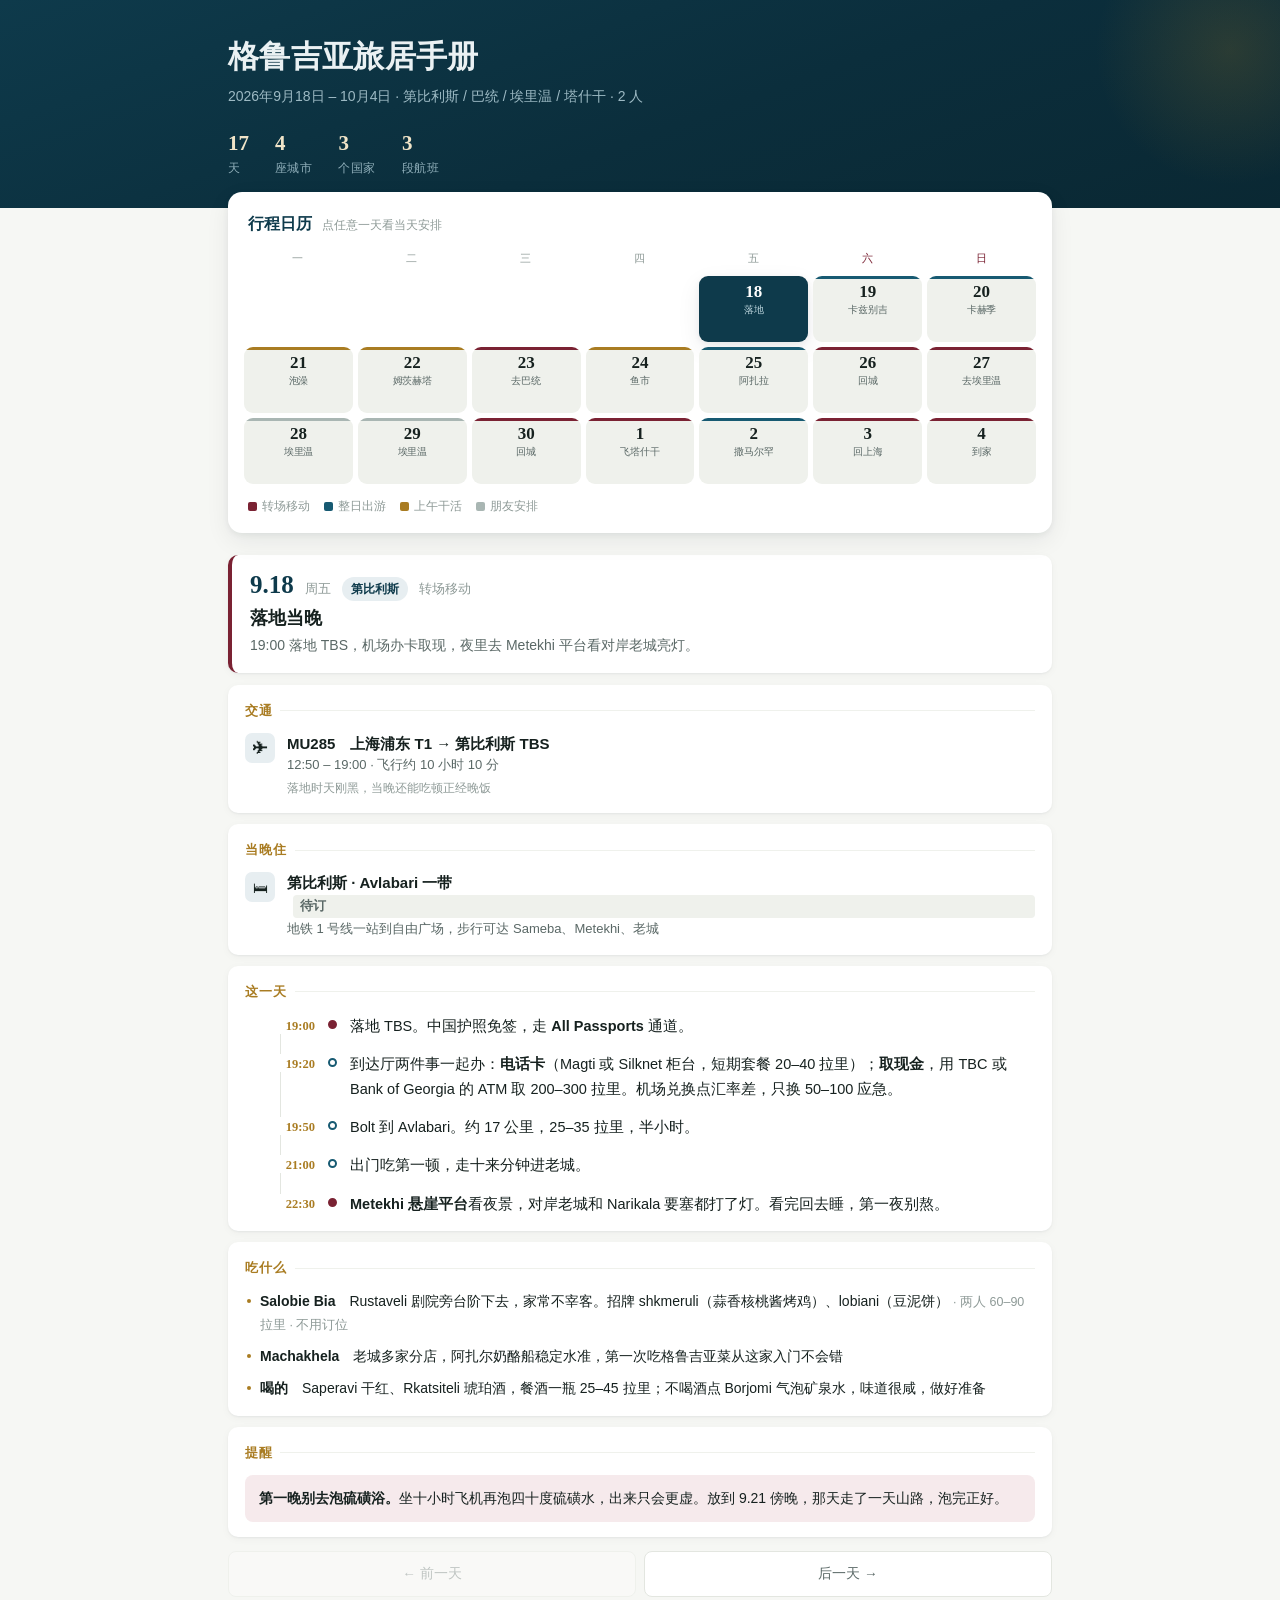
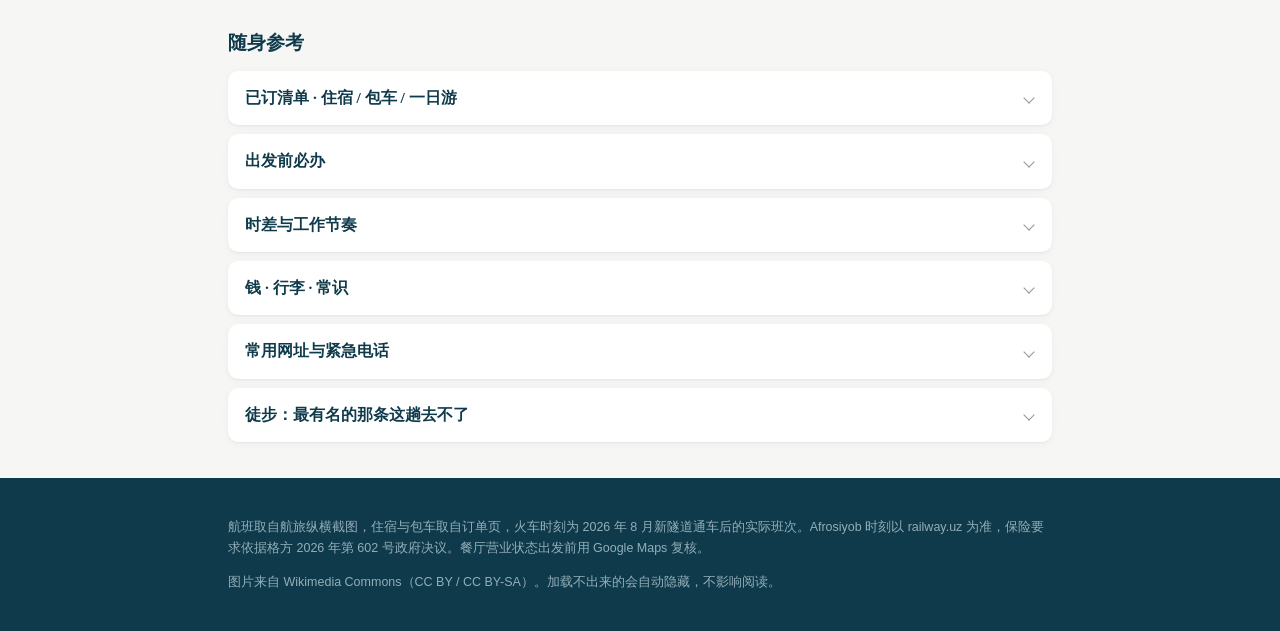
==== commit 4a4a7972: "前端全面排查修复：用真实浏览器在 6 档视口逐项验证 这次不靠肉眼推断，装了 Playwright 用预装 Chromium 在 1440/1280/768/ 390/360/320 六档视口实测，测" ====
--- a/travel/gorgia/index.html
+++ b/travel/gorgia/index.html
@@ -28,6 +28,7 @@
   --sans:-apple-system,BlinkMacSystemFont,"PingFang SC","Hiragino Sans GB","Microsoft YaHei","Noto Sans SC",sans-serif;
   --r:10px;
 }
+:root{color-scheme:light}
 *{box-sizing:border-box}
 html{scroll-behavior:smooth;-webkit-text-size-adjust:100%}
 @media (prefers-reduced-motion:reduce){html{scroll-behavior:auto} *{animation:none!important;transition:none!important}}
@@ -87,7 +88,8 @@
 .cell .d{font-family:var(--serif);font-size:17px;font-weight:600;line-height:1.1}
 .cell .lab{
   font-size:10px;line-height:1.25;color:var(--ink-soft);
-  max-width:100%;overflow:hidden;text-overflow:ellipsis;white-space:nowrap;padding:0 1px;
+  max-width:100%;overflow:hidden;text-overflow:ellipsis;white-space:nowrap;padding:0;
+  letter-spacing:-.02em;
 }
 .cell .bar{position:absolute;left:0;right:0;top:0;height:3px}
 .cell.t-move  .bar{background:var(--wine)}
@@ -95,6 +97,11 @@
 .cell.t-work  .bar{background:var(--gold)}
 .cell.t-soft  .bar{background:#A9B6B3}
 .cell.on{background:var(--lapis);color:#fff;box-shadow:var(--shadow-md)}
+.cell.today::after{
+  content:"";position:absolute;right:5px;top:5px;width:5px;height:5px;
+  border-radius:50%;background:var(--gold);
+}
+.cell.today.on::after{background:#F0E4C8}
 .cell.on .lab{color:#B9D2DA}
 .cell.on .bar{height:0}
 .legend{display:flex;gap:14px;flex-wrap:wrap;margin:13px 4px 2px;font-size:11.5px;color:var(--ink-faint)}
@@ -107,7 +114,13 @@
   .cell .d{font-size:15px}
   .cell .lab{font-size:9px}
 }
-@media(max-width:380px){
+@media(max-width:400px){
+  .wrap{padding:0 13px}
+  .cal{padding:12px 8px 11px}
+  .grid,.dow{gap:3px}
+  .cell .lab{font-size:9px;letter-spacing:-.04em}
+}
+@media(max-width:344px){
   .cell .lab{display:none}
   .cell{min-height:46px}
 }
@@ -134,8 +147,8 @@
 .nav2{display:flex;gap:8px;margin:14px 0 0}
 .nav2 button{
   flex:1;border:1px solid var(--rule);background:var(--card);border-radius:8px;
-  padding:9px 10px;cursor:pointer;font-family:inherit;font-size:13px;color:var(--ink-soft);
-  transition:background .14s,color .14s;
+  padding:13px 10px;min-height:46px;cursor:pointer;font-family:inherit;font-size:13.5px;
+  color:var(--ink-soft);transition:background .14s,color .14s,border-color .14s;
 }
 .nav2 button:hover:not(:disabled){background:var(--lapis-tint);color:var(--lapis)}
 .nav2 button:disabled{opacity:.35;cursor:default}
@@ -217,7 +230,7 @@
 .shots figcaption{font-size:12px;color:var(--ink-faint);margin-top:6px;line-height:1.55}
 
 /* ============ reference (collapsible) ============ */
-.ref{margin:30px 0 0}
+.ref{margin-top:30px}
 .ref h2{font-family:var(--serif);font-size:19px;color:var(--lapis);margin:0 0 12px;font-weight:600}
 details.acc{
   background:var(--card);border-radius:var(--r);margin-bottom:9px;
@@ -243,6 +256,11 @@
 .acc .body ul{margin:0 0 10px;padding-left:19px}
 .acc .body li{margin-bottom:6px}
 .acc .body a{color:var(--lapis-lit)}
+.acc .body a[href^="tel:"]{
+  display:inline-block;padding:9px 12px;margin:4px 0;border-radius:7px;
+  background:var(--lapis-tint);text-decoration:none;font-weight:600;
+  font-variant-numeric:tabular-nums;min-height:42px;line-height:24px;
+}
 .kv{display:grid;grid-template-columns:auto 1fr;gap:4px 13px;font-size:13.5px;margin:0 0 10px}
 .kv dt{color:var(--ink-faint);white-space:nowrap}
 .kv dd{margin:0}
@@ -256,6 +274,19 @@
 .lnk span{display:block;font-size:12.5px;color:var(--ink-soft);line-height:1.55;margin-top:1px}
 mark{background:var(--gold-tint);color:inherit;padding:0 3px;border-radius:2px}
 
+.totop{
+  position:fixed;right:16px;bottom:16px;z-index:50;
+  width:46px;height:46px;border-radius:50%;border:0;cursor:pointer;
+  background:var(--lapis);color:#fff;font-size:17px;line-height:1;
+  box-shadow:0 3px 12px rgba(14,58,75,.3);
+  opacity:0;pointer-events:none;transform:translateY(8px);
+  transition:opacity .22s ease,transform .22s ease;
+}
+.totop.show{opacity:1;pointer-events:auto;transform:none}
+.totop:active{transform:scale(.94)}
+@supports(padding:max(0px)){
+  .totop{bottom:max(16px,env(safe-area-inset-bottom))}
+}
 footer{background:var(--lapis);color:#93AEB8;padding:26px 0;margin-top:36px;font-size:12.5px;line-height:1.7}
 footer a{color:#C6DAE1}
 @media(max-width:560px){
@@ -298,6 +329,8 @@
 <main class="wrap">
   <div class="panel" id="panel"></div>
 </main>
+
+<button class="totop" id="totop" type="button" aria-label="回到日历">↑</button>
 
 <div class="wrap ref">
   <h2>随身参考</h2>
@@ -517,7 +550,7 @@
   ]
 },
 {
-  d:"9.21", dow:"周一", type:"work", lab:"要塞+泡澡", city:"第比利斯",
+  d:"9.21", dow:"周一", type:"work", lab:"泡澡", city:"第比利斯",
   title:"上午干活 · 下午爬要塞 · 傍晚泡澡", sum:"缆车上 Narikala，沿 Betlemi 街走下来，落到硫磺浴区。",
   move:[],
   stay:{t:"第比利斯 · Avlabari 一带",s:"",tag:""},
@@ -594,7 +627,7 @@
   ]
 },
 {
-  d:"9.24", dow:"周四", type:"work", lab:"鱼市+市区", city:"巴统",
+  d:"9.24", dow:"周四", type:"work", lab:"鱼市", city:"巴统",
   title:"上午干活 · 换民宿 · 下午吃 · 晚上娱乐场", sum:"希尔顿退房搬去隔壁民宿，中午鱼市自己挑鱼，晚上去牌桌。",
   move:[{ic:"🧳",t:"希尔顿 → 民宿",s:"40 号 → 42 号，拖箱子走两步",m:"12:00 前退房，行李先放过去"}],
   stay:{t:"巴统民宿",s:"42 Rustaveli Avenue · 住 9.24 和 9.25 两晚 · 两趟包车都以这里为上下车点",tag:""},
@@ -615,7 +648,7 @@
   pics:[]
 },
 {
-  d:"9.25", dow:"周五", type:"play", lab:"阿扎拉山区", city:"阿扎拉",
+  d:"9.25", dow:"周五", type:"play", lab:"阿扎拉", city:"阿扎拉",
   title:"阿扎拉山区 · Nodar 的 Highlander", sum:"36 米瀑布、12 世纪石拱桥、山里的家庭酒庄。纯车程只有 2 小时，节奏很松。",
   move:[{ic:"🚙",t:"包车往返 · Nodar",s:"09:00 出发 · Toyota Highlander · DD-971-PD",m:"+995 574 893 319 · 42 Rustaveli → Makhuntseti 瀑布 → Keda → 42 Rustaveli"}],
   stay:{t:"巴统民宿",s:"42 Rustaveli Avenue · 第二晚",tag:""},
@@ -639,7 +672,7 @@
   pics:[P("Makhuntseti_waterfall,_Adjara,_Georgia.jpg","Makhuntseti 瀑布，公路边走一百米就到")]
 },
 {
-  d:"9.26", dow:"周六", type:"move", lab:"回第比利斯", city:"途中",
+  d:"9.26", dow:"周六", type:"move", lab:"回城", city:"途中",
   title:"包车回第比利斯 · Vladimer 的 Accord", sum:"443 公里，顺路补上当初为迁就火车放弃的两个点：Martvili 峡谷和 Gelati 修道院。",
   move:[{ic:"🚗",t:"包车　巴统 → 第比利斯 · Vladimer",s:"08:45 出发 · Honda Accord · VL-102-AD · $179 整车",m:"+995 595 117 180 · 443 km · 纯车程 7h18m（不含停留）· 全天约 11 小时"}],
   stay:{t:"Monograph Freedom Square",s:"5/7 Aleksandr Pushkin St · 老城自由广场边 · 24 小时前台，晚到不影响 · 订单号 1128150691023697",tag:"已订"},
@@ -701,7 +734,7 @@
   pics:[]
 },
 {
-  d:"9.30", dow:"周三", type:"move", lab:"回第比利斯", city:"第比利斯",
+  d:"9.30", dow:"周三", type:"move", lab:"回城", city:"第比利斯",
   title:"埃里温 → 第比利斯", sum:"整趟最需要留缓冲的一天。上午走，下午到，晚上住下。",
   move:[{ic:"🚗",t:"埃里温 → 第比利斯",s:"建议包车 · 4.5–5.5 小时 · 100–150 美元一车",m:"能顺路停 Haghpat、Sanahin 两座 UNESCO 修道院，比大巴省两小时也不折腾"}],
   stay:{t:"第比利斯",s:"住自由广场或老城一带都行，10.1 中午去机场，位置不敏感",tag:"待订"},
@@ -769,7 +802,7 @@
   ]
 },
 {
-  d:"10.3", dow:"周六", type:"move", lab:"塔什干+回程", city:"塔什干",
+  d:"10.3", dow:"周六", type:"move", lab:"回上海", city:"塔什干",
   title:"塔什干半天 · 晚上回家", sum:"巴扎、清真寺、地铁艺术站、中午的大锅抓饭，17:00 去机场。",
   move:[{ic:"✈",t:"MU6038　塔什干 T2 → 上海浦东 T1",s:"20:20 – 05:50<sup>+1</sup> · 红眼",m:"17:00 从市区出发，提前 3 小时到机场"}],
   stay:{t:"飞机上",s:"10.4 清晨落地浦东",tag:""},
@@ -934,6 +967,7 @@
 function select(i, scroll) {
   if (i < 0 || i >= DAYS.length) return;
   cur = i;
+  markToday();
   grid.querySelectorAll(".cell").forEach(c => c.classList.remove("on"));
   const btn = grid.querySelector('.cell[data-i="' + i + '"]');
   if (btn) {
@@ -945,6 +979,33 @@
   history.replaceState(null, "", "#d" + i);
   if (scroll) panel.scrollIntoView({behavior: "smooth", block: "start"});
 }
+
+/* 今天落在行程里就在日历上点个金点 */
+function markToday() {
+  const now = new Date();
+  const key = (now.getMonth() + 1) + "." + now.getDate();
+  const i = DAYS.findIndex(x => x.d === key);
+  if (i < 0) return;
+  const c = grid.querySelector('.cell[data-i="' + i + '"]');
+  if (c) { c.classList.add("today"); c.title = "今天"; }
+}
+
+/* 滚过日历就浮出「回日历」按钮 */
+const toTop = document.getElementById("totop");
+const calBox = document.querySelector(".calwrap");
+toTop.addEventListener("click", () => {
+  calBox.scrollIntoView({behavior: "smooth", block: "start"});
+});
+let ticking = false;
+window.addEventListener("scroll", () => {
+  if (ticking) return;
+  ticking = true;
+  requestAnimationFrame(() => {
+    const past = calBox.getBoundingClientRect().bottom < -40;
+    toTop.classList.toggle("show", past);
+    ticking = false;
+  });
+}, {passive: true});
 
 /* ---------- 初始：URL 记住的那天 → 今天 → 第一天 ---------- */
 function initIndex() {
@@ -960,6 +1021,14 @@
 }
 select(initIndex());
 
+/* 手动改地址栏 hash 时跟着切换（replaceState 不触发本事件，不会打环） */
+window.addEventListener("hashchange", () => {
+  const m = location.hash.match(/^#d(\d+)$/);
+  if (!m) return;
+  const i = parseInt(m[1], 10);
+  if (i >= 0 && i < DAYS.length && i !== cur) select(i);
+});
+
 /* 左右方向键翻天 */
 document.addEventListener("keydown", e => {
   if (e.target.matches("input,textarea,summary")) return;
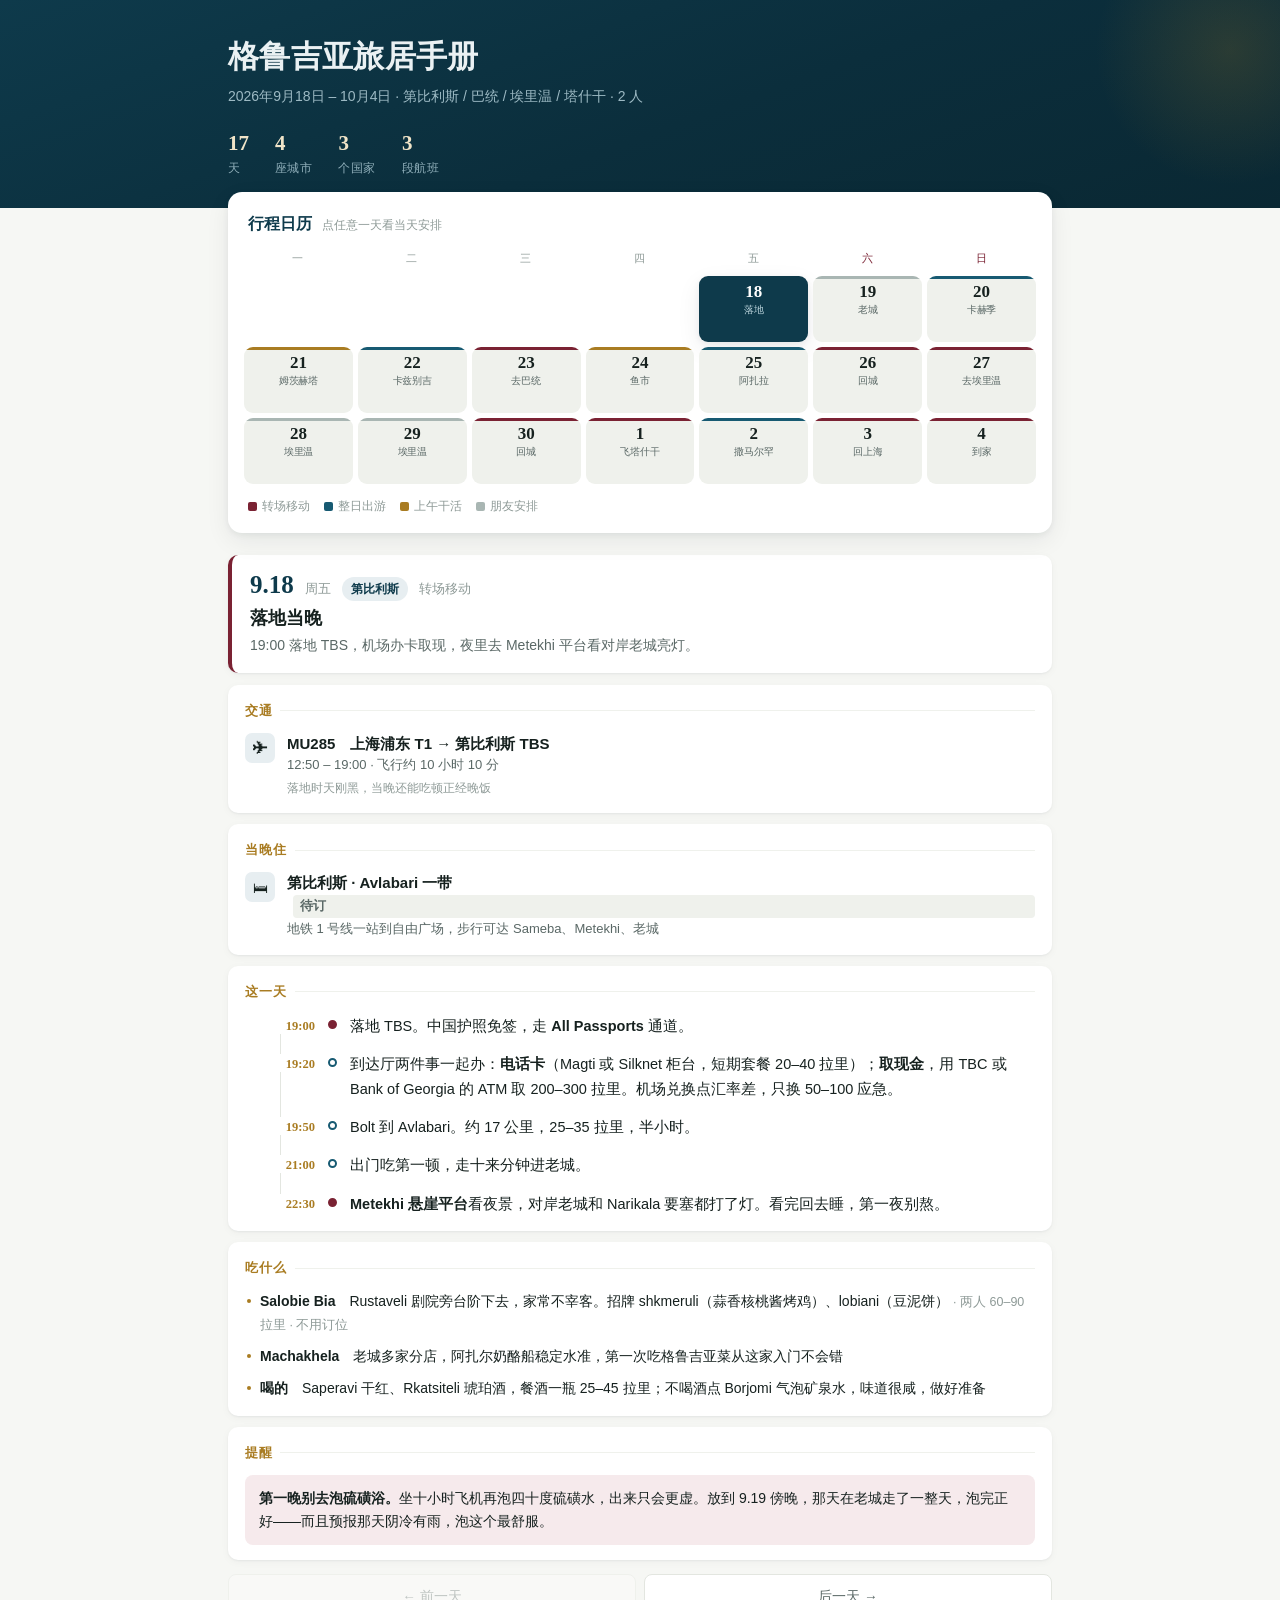
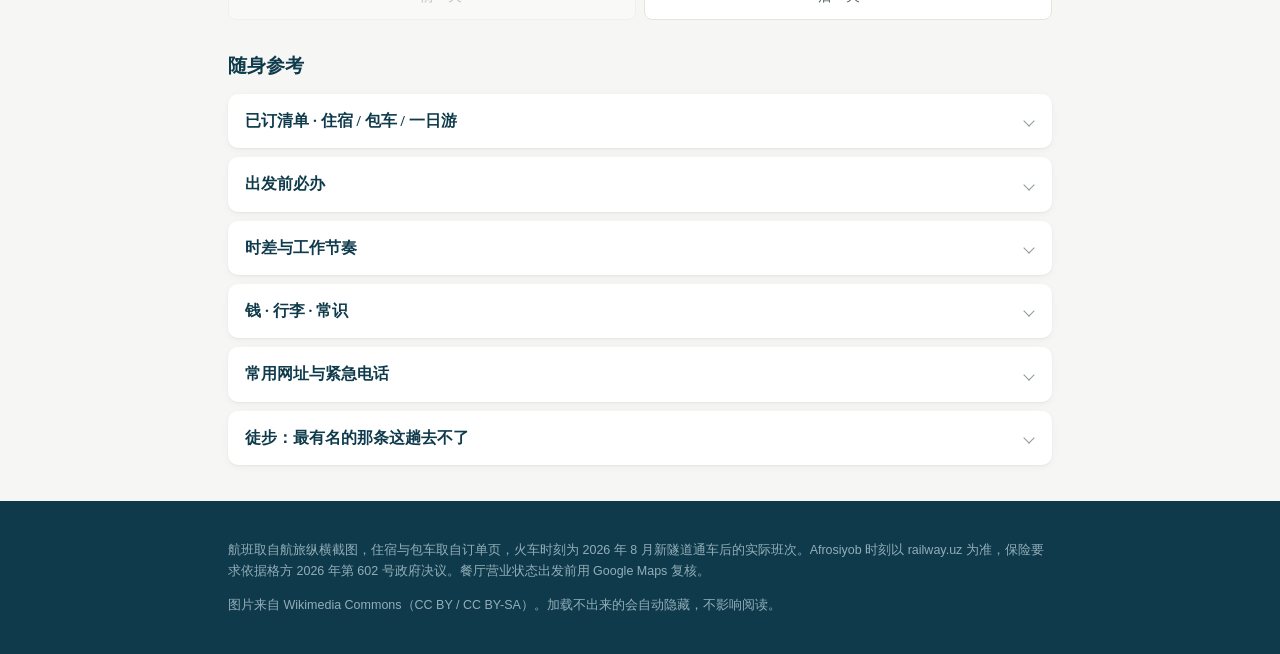
==== commit 70de861d: "travel: 按天气重排 9.19–9.22 四天 9.19 预报日照 0 小时、降水 10–20 mm、下午概率 95%，Gergeti 看不到 雪山的概率很高，卡兹别吉团改期到 9.22（上午 " ====
--- a/travel/gorgia/index.html
+++ b/travel/gorgia/index.html
@@ -368,7 +368,7 @@
         <li><b>买 9.23 火车票</b>（tkt.ge）——坐 08:00 那班，12:00 到，下午植物园才排得下</li>
         <li><b>买撒马尔罕往返高铁票</b>（railway.uz）——发车前 60 天开售，开售即被扫走一批</li>
         <li>核对护照有效期（出发日起 6 个月以上）</li>
-        <li><mark>9.19 进特鲁索峡谷要查护照原件</mark>，随身带，别只带复印件</li>
+        <li><mark>9.22 进特鲁索峡谷要查护照原件</mark>，随身带，别只带复印件</li>
         <li>取够现金拉里：家庭酒庄、山区、巴扎、两趟包车都要现金</li>
         <li>下 Google Maps 三国离线包，装 Bolt（格鲁吉亚）和 Yandex Go（塔什干），外卖 Wolt</li>
         <li>欧标两圆孔 C/F 转换插头，220V，三国通用</li>
@@ -407,7 +407,7 @@
       <p>取现走 TBC Bank 或 Bank of Georgia 的 ATM，手续费低，避开街边独立 ATM。换汇找市区带 Exchange 招牌的独立兑换点，比银行和机场都好。<mark>每次转场前把当地现金花完或换掉</mark>。</p>
       <h4>行李</h4>
       <ul>
-        <li>一件真正保暖的冲锋衣（9.19 山上 5–10°C，风大），一件薄的（第比利斯下午二十几度）</li>
+        <li>一件真正保暖的冲锋衣（9.22 山上 10–13°C，阵风 30 km/h，体感更低），一件薄的（第比利斯下午二十几度）</li>
         <li>好走的防滑鞋。老城、锡格纳吉、撒马尔罕全是石板坡道，特鲁索谷还要走碎石路</li>
         <li>进修道院和清真寺：女士带头巾或围巾，男士别穿短裤。Bodbe、Jvari、Sameba、Gelati、Hazrat Imam 都查</li>
         <li>泳衣（巴统能下水，硫磺浴私人包间可穿可不穿）</li>
@@ -434,7 +434,9 @@
       <a class="lnk" href="https://gotrip.ge/en/" target="_blank" rel="noopener"><b>gotrip.ge</b><span>两趟包车的平台。改路线、联系司机都在站内聊天里做</span></a>
       <a class="lnk" href="https://infobus.eu/en" target="_blank" rel="noopener"><b>INFOBUS</b><span>第比利斯 ⇄ 埃里温大巴，可网上订</span></a>
       <h4>天气</h4>
-      <a class="lnk" href="https://www.meteoblue.com/en/weather/week/stepantsminda_georgia_614508" target="_blank" rel="noopener"><b>meteoblue · 卡兹别吉</b><span>看 low cloud（低云量）那条，不是晴雨图标。9.19 能不能看到雪山全看它</span></a>
+      <a class="lnk" href="https://www.meteoblue.com/en/weather/week/stepantsminda_georgia_614087" target="_blank" rel="noopener"><b>meteoblue · 卡兹别吉（7 天）</b><span>地名必须是 <b>Stepantsminda</b>、编号 <b>614087</b>。别用 Gogasheni／614508——那是西南边 Vardzia 附近的村子，隔着 230 公里</span></a>
+      <a class="lnk" href="https://www.meteoblue.com/en/weather/forecast/meteogramweb/stepantsminda_georgia_614087" target="_blank" rel="noopener"><b>meteoblue · Meteogram</b><span>分层云图在这页，不在 7 天／14 天页。只看 <b>low cloud（0–3km）</b>：Gergeti 在 2170 米，低云盖住就白跑</span></a>
+      <a class="lnk" href="https://www.meteoblue.com/en/weather/webcams/stepantsminda_georgia_614087" target="_blank" rel="noopener"><b>meteoblue · Webcams</b><span>9.22 出发前看一眼实时画面，比任何预报都准</span></a>
       <a class="lnk" href="https://www.windy.com" target="_blank" rel="noopener"><b>Windy</b><span>云层高度和移动的动态图，判断山区能见度比数字预报直观</span></a>
       <h4>玩什么 · 吃什么</h4>
       <a class="lnk" href="https://www.getyourguide.com/tbilisi-l1120/" target="_blank" rel="noopener"><b>GetYourGuide</b><span>格鲁吉亚一日游供给最厚，同条线常比别处便宜三成</span></a>
@@ -455,8 +457,8 @@
       <p>搜"格鲁吉亚徒步"，头条永远是 <b>Mestia → Ushguli 四天三夜</b>，穿越斯瓦涅季，终点乌树故里是欧洲最高的有人居住村落。但它在西北角，从第比利斯单程 8–9 小时车程，加徒步至少挖走 6 整天。这趟塞不进去，留给下次。</p>
       <p>这趟能做的都是当天往返的：</p>
       <ul>
-        <li><b>Gergeti 徒步</b>——最顺手，从 Stepantsminda 走上去单程 1.5–2 小时，爬升 430 米。9.19 那天可以走上去、坐车下来，跟司机说一声</li>
-        <li><b>特鲁索峡谷轻徒步</b>——9.19 已包含。到 Abano 村往返 12 公里 4–5 小时，你们的团用 4×4 开进去只走一段</li>
+        <li><b>Gergeti 徒步</b>——最顺手，从 Stepantsminda 走上去单程 1.5–2 小时，爬升 430 米。9.22 那天可以走上去、坐车下来，跟司机说一声</li>
+        <li><b>特鲁索峡谷轻徒步</b>——9.22 已包含。到 Abano 村往返 12 公里 4–5 小时，你们的团用 4×4 开进去只走一段</li>
         <li><b>Juta 谷 / Chaukhi 山</b>——格鲁吉亚的多洛米蒂，但要占掉整个卡兹别吉那天，和 Gergeti 二选一</li>
         <li><b>Gveleti 瀑布</b>——往返一小时，卡兹别吉附近的加餐选项</li>
       </ul>
@@ -493,18 +495,98 @@
     {n:"Machakhela",d:"老城多家分店，阿扎尔奶酪船稳定水准，第一次吃格鲁吉亚菜从这家入门不会错"},
     {n:"喝的",d:"Saperavi 干红、Rkatsiteli 琥珀酒，餐酒一瓶 25–45 拉里；不喝酒点 Borjomi 气泡矿泉水，味道很咸，做好准备"}
   ],
-  tips:[{w:true,x:"<b>第一晚别去泡硫磺浴。</b>坐十小时飞机再泡四十度硫磺水，出来只会更虚。放到 9.21 傍晚，那天走了一天山路，泡完正好。"}],
+  tips:[{w:true,x:"<b>第一晚别去泡硫磺浴。</b>坐十小时飞机再泡四十度硫磺水，出来只会更虚。放到 9.19 傍晚，那天在老城走了一整天，泡完正好——而且预报那天阴冷有雨，泡这个最舒服。"}],
   pics:[P("Tbilisi,_Georgia_—_Metekhi_Church.jpg","Metekhi 教堂和悬崖平台，第一晚看夜景就在这儿")]
 },
 {
-  d:"9.19", dow:"周六", type:"play", lab:"卡兹别吉", city:"大高加索",
-  title:"卡兹别吉深度小团", sum:"军事公路一路向北，翻 Jvari 山口，钻进特鲁索峡谷，4×4 上格尔盖蒂三一教堂。",
-  move:[{ic:"🚙",t:"携程拼团 · 精品小团",s:"最多 6 人 · 4×4 越野车 · 全天约 13 小时",m:"第比利斯 →70km→ 阿纳努里 →50km→ 古道里 →20km→ 特鲁索 →25km→ Gergeti"}],
+  d:"9.19", dow:"周六", type:"soft", lab:"老城", city:"第比利斯",
+  title:"老城一日 · 要塞与硫磺浴", sum:"预报里这一周最差的一天，全天留在市区。跳蚤市场、博物馆、缆车上要塞，傍晚泡硫磺浴。",
+  move:[],
+  stay:{t:"第比利斯 · Avlabari 一带",s:"",tag:""},
+  tl:[
+    {t:"09:30",x:"先去 <b>Avlabari 地铁站办 Metromoney 卡</b>，工本费 2 拉里。下午的缆车<b>只认这张卡，不收现金也不收银行卡</b>，没办就上不去。",key:true},
+    {t:"10:00",x:"<b>Dry Bridge 跳蚤市场</b>（Dedaena 公园边）。苏联徽章、老相机、旧地图、银餐具。<b>周六是摊位最全的一天</b>，平日只有零星几个。雨大的话摊子会少一半，那就直接跳下一站。"},
+    {t:"11:30",x:"<b>格鲁吉亚国家博物馆</b>（Rustaveli 大街 3 号）。地下金器厅是科尔基斯时期的黄金，公元前的手工；楼上是苏联占领博物馆。<b>全程室内，雨天的保底</b>。",key:true},
+    {t:"13:30",x:"午饭。"},
+    {t:"15:00",x:"走到 <b>Rike 公园</b>（十五分钟），坐缆车上 <b>Narikala 要塞</b>，2.5 拉里。<b>大风或雷雨时缆车会停运</b>——真停了就 Bolt 绕到山上，或者沿 Betlemi 街走上去，二十分钟。"},
+    {t:"15:45",x:"要塞上转一圈，看 <b>Mother Georgia</b> 雕像，一手酒碗一手剑——待客与御敌。"},
+    {t:"16:30",x:"不坐缆车下山，沿 <b>Betlemi 街</b>走下来：老犹太区，彩色玻璃阳台，木楼梯，第比利斯最好看的一段坡道。<b>下过雨石板极滑</b>，慢点走。"},
+    {t:"17:30",x:"<b>硫磺浴</b>。私人包间按小时计 60–120 拉里，两人分摊很划算。搓背（kisa）另加 15–20 拉里，力度很大，值得试一次。<b>阴冷天泡这个最舒服</b>，这也是把它排在今天的原因。",key:true},
+    {t:"20:00",x:"晚饭，老城。"}
+  ],
+  food:[
+    {n:"浴室三选一",d:"<b>Chreli Abano</b>（蓝瓷马赛克那家，最上镜也最贵）、<b>Bathhouse No.5</b>（本地人多，性价比高）、<b>Gulo\'s Thermal Spa</b>（干净新，适合第一次）"},
+    {n:"Shavi Lomi",d:"藏在院子里的波西米亚小馆，主厨把 chakapuli（龙蒿炖羊肉）、pkhali 做出新样子，churchkhela 甜点是招牌",p:"人均 70–110 拉里 · 必须订位"},
+    {n:"Barbarestan",d:"复原 19 世纪贵族食谱本：李子酱小牛肉、薄荷樱桃汤、核桃酱茄子卷。一家人开的",p:"人均 90–140 拉里 · 常提前一周满"},
+    {n:"Café Littera",d:"作家之家花园里，南瓜 khinkali、榛子酱鳟鱼，九月底还能坐户外",p:"必须订位"}
+  ],
+  tips:[
+    {w:true,x:"<b>这天原本是卡兹别吉，因为天气换掉了。</b>预报给 9.19 的是日照 0 小时、降水 10–20 mm、下午降水概率 95%，Gergeti 基本确定看不见雪山。山里的行程挪到 <b>9.22</b>，今天换成全天不怕雨的市区安排。"},
+    {w:false,x:"今天要办的 Metromoney 卡后面还会用到：地铁、公交、Rike 缆车都刷它。<b>一张卡可以两个人轮流刷</b>，不用办两张。"}
+  ],
+  pics:[
+    P("Narikala_Fortress,_Tbilisi,_Georgia.jpg","Narikala 要塞，缆车上去，走 Betlemi 街下来"),
+    P("Abanotubani_Tbilisi.jpg","Abanotubani 硫磺浴区，砖砌圆顶下面就是浴池")
+  ]
+},
+{
+  d:"9.20", dow:"周日", type:"play", lab:"卡赫季", city:"阿拉扎尼谷",
+  title:"卡赫季酒乡一日", sum:"欧洲广场 08:45 集合。修道院、红顶小城锡格纳吉，特拉维酒庄品 9 种酒。",
+  move:[{ic:"🚐",t:"一日游 · 欧洲广场集合",s:"08:45 集合，15 分钟内发车",m:"从 Avlabari 步行十来分钟到集合点，不用打车"}],
   stay:{t:"第比利斯 · Avlabari 一带",s:"当晚回城，住处不变",tag:""},
   tl:[
+    {t:"08:30",x:"从住处步行去 <b>欧洲广场</b>（Rike 公园旁），十来分钟。<b>下雨就直接 Bolt</b>，五六个拉里，车不等人。"},
+    {t:"路上",x:"<b>Manavi</b> 尝 churchkhela；<b>Badiauri</b> 的面包店，现烤面包配奶酪和 chacha，每人 2–3 美元。"},
+    {t:"上午",x:"<b>Bodbe 修道院</b>，圣尼诺墓，柏树夹道，露台俯瞰整条阿拉扎尼谷和大高加索山脉。进门女士要头巾或围巾。",key:true},
+    {t:"中午",x:"<b>锡格纳吉 Sighnaghi</b>，“爱情之城”，红顶小城，在城墙和塔楼处停留。石板坡道多，穿好走的鞋。",key:true},
+    {t:"下午",x:"<b>特拉维 Telavi</b> 的酒庄，品鉴 9 种葡萄酒，听当地人讲酒的故事。之后在特拉维餐厅吃当地菜，<b>按菜单另付费</b>。"}
+  ],
+  food:[
+    {n:"酒庄配菜",d:"pkhali（核桃菠菜泥团）、mtsvadi（炭烤猪肉串）、churchkhela，主人会一直劝酒"},
+    {n:"要喝什么",d:"Saperavi 红、Rkatsiteli 琥珀酒，还有 chacha 葡萄渣烈酒。琥珀酒是 qvevri 陶罐带皮发酵的，单宁重，和一般白葡萄酒完全两回事"}
+  ],
+  tips:[
+    {w:false,x:"<b>这条线不怕雨，所以没动它。</b>酒庄品鉴全程在室内地窖，是全天最长的一段；Bodbe 教堂内部、锡格纳吉的咖啡馆餐厅也都不受影响。真正靠天的只有 Bodbe 露台和城墙看雪山那两眼，是加分项不是主菜。"},
+    {w:false,x:"<b>这条线是标准酒庄品鉴，不含下地采收。</b>你们的时间点其实很巧——<b>rtveli（葡萄采收节）九月中下旬开始，十月上旬进高峰</b>，整个阿拉扎尼谷都在收葡萄，下雨照干。真想剪葡萄、光脚踩果、从陶罐里舀新酒，<b>可以在车上问向导</b>，特拉维一带的家庭 marani 很多，有些团能临时加。"},
+    {w:true,x:"村里的家庭酒庄基本只收现金拉里，<b>这天每人带 200 拉里现金</b>。另外锡格纳吉建在坡上，<b>石板湿了非常滑，穿防滑鞋</b>。"}
+  ],
+  pics:[
+    P("Sighnaghi_town_in_Kakheti,_Georgia.jpg","锡格纳吉，背后是阿拉扎尼谷和大高加索山脉"),
+    P("Bodbe_Monastery,_Georgia.jpg","Bodbe 修道院，圣尼诺墓所在"),
+    P("Qvevri_wine_jars_Georgia.jpg","qvevri 陶罐，八千年的酿酒法，埋在地下发酵")
+  ]
+},
+{
+  d:"9.21", dow:"周一", type:"work", lab:"姆茨赫塔", city:"第比利斯",
+  title:"上午干活 · 下午姆茨赫塔 · 晚上 Fabrika", sum:"古都和宗教中心，圣剑山上看两河交汇；晚上去缝纫厂改的院子。",
+  move:[{ic:"🚕",t:"Bolt 往返姆茨赫塔",s:"单程 25 分钟 · 25–35 拉里",m:"这个点你们后面去埃里温的路线完全不经过，值得单独跑"}],
+  stay:{t:"第比利斯 · Avlabari 一带",s:"",tag:""},
+  tl:[
+    {t:"08:30–13:30",x:"工作。今天早收一点。"},
+    {t:"14:30",x:"Bolt 去 <b>姆茨赫塔</b>，格鲁吉亚古都和宗教中心，UNESCO 名录。"},
+    {t:"15:00",x:"<b>Svetitskhoveli 大教堂</b>（生命之柱，11 世纪），格鲁吉亚人心里最重要的教堂。",key:true},
+    {t:"16:15",x:"上山到 <b>Jvari 修道院</b>——国内旅行社说的“<b>圣剑山</b>”，ჯვარი 就是十字架的意思。6 世纪石构，站在库拉河和阿拉格维河的交汇口俯瞰整座古城。<b>山顶风很大</b>，外套别省。",key:true},
+    {t:"19:30",x:"<b>Fabrika</b>，河右岸苏联时期缝纫厂改的青旅加院子，一圈酒吧和小店，第比利斯年轻人晚上都在这儿。旁边 Aghmashenebeli 大道步行街顺便逛。"}
+  ],
+  food:[
+    {n:"Salobie",d:"姆茨赫塔老路上那家老店（不是市区的 Salobie Bia）。陶罐炖芸豆 lobio 配玉米饼 mchadi，几十年的本地馆子，路过必停"},
+    {n:"Fabrika 院子里",d:"Moulin Electrique 的汉堡、Lolita 的意式菜、Kikliko 的早午餐；想喝精酿去门口那排小窗口"}
+  ],
+  tips:[
+    {w:false,x:"进堂女士需头巾或围巾，男士别穿短裤。Svetitskhoveli 和 Jvari 都查。"},
+    {w:false,x:"<b>圣剑山不挑天气。</b>海拔六百多米，阴雨天照样能上，不像 Gergeti 那样靠能见度吃饭——所以这半天放在工作日下午最合适。"}
+  ],
+  pics:[P("Mtskheta,_Svetitskhoveli_Cathedral_(36092332115).jpg","Svetitskhoveli 大教堂，建于 11 世纪")]
+},
+{
+  d:"9.22", dow:"周二", type:"play", lab:"卡兹别吉", city:"大高加索",
+  title:"卡兹别吉深度小团", sum:"军事公路一路向北，翻 Jvari 山口，钻进特鲁索峡谷，4×4 上格尔盖蒂三一教堂。改到今天是为了避开 9.19 那场雨。",
+  move:[{ic:"🚙",t:"携程拼团 · 精品小团",s:"最多 6 人 · 4×4 越野车 · 全天约 13 小时",m:"原定 9.19，已改期至 9.22 · 第比利斯 →70km→ 阿纳努里 →50km→ 古道里 →20km→ 特鲁索 →25km→ Gergeti"}],
+  stay:{t:"第比利斯 · Avlabari 一带",s:"当晚回城，住处不变",tag:""},
+  tl:[
     {t:"上午",x:"<b>阿纳努里城堡</b>，金瓦利水库边的教堂加城墙，湖水是奶蓝色。"},
-    {t:"中途",x:"<b>古道里友谊纪念碑</b>，悬崖上的环形壁画平台，正对 Devil's Valley 峡谷。然后翻 <b>Jvari 山口</b>，海拔 2379 米。"},
-    {t:"重头",x:"<b>特鲁索峡谷</b>，从军事公路 Kobi 村岔进去。橙色钙华台地、废弃的奥塞梯石塔村、冒二氧化碳气泡的阿巴诺矿泉湖。普通大巴进不来，这是 4×4 小团的价值所在。",key:true},
+    {t:"中途",x:"<b>古道里友谊纪念碑</b>，悬崖上的环形壁画平台，正对 Devil\'s Valley 峡谷。然后翻 <b>Jvari 山口</b>，海拔 2379 米。"},
+    {t:"重头",x:"<b>特鲁索峡谷</b>，从军事公路 Kobi 村岔进去。橙色钙华台地、废弃的奥塞梯石塔村、冒二氧化碳气泡的阿巴诺矿泉湖。普通大巴进不来，这是 4×4 小团的价值所在。<b>谷底封闭，有云有雨照样能看</b>。",key:true},
     {t:"高潮",x:"换 4×4 上 <b>Gergeti 三一教堂</b>，海拔 2170 米，土路颠簸二十分钟。雪山背景下的孤零零小教堂，是格鲁吉亚最标志性的画面。<b>上山费已含在团费里</b>。",key:true},
     {t:"回程",x:"路上大概率会停一次买蜂蜜和 churchkhela。这个团点多，晚上八九点甚至更晚才回得来，跟客服确认准确时间。"}
   ],
@@ -513,86 +595,17 @@
     {n:"路边摊",d:"蜂蜜、churchkhela（核桃串蘸葡萄汁凝的“格鲁吉亚士力架”）、自酿 chacha，都收现金"}
   ],
   tips:[
+    {w:true,x:"<b>上车前跟司机商量：把 Gergeti 提到特鲁索前面。</b>默认顺序把 Gergeti 排在压轴，落在 15:00–17:00——那正是当天降水概率最高的时段（45–55%）。改成到了 Stepantsminda 先上 Gergeti（<b>上午概率只有 10–20%</b>），下午再进特鲁索，看到雪山的把握大得多；而特鲁索在谷底，下午转阴也不太影响。小团通常能商量。"},
     {w:true,x:"<b>带护照原件上车。</b>特鲁索峡谷入口有格鲁吉亚边防警察检查站，要出示护照登记姓名才放行——谷的西端接近南奥塞梯实控线，谷里有驻军。<b>没带护照这一段就进不去</b>，而它恰恰是这个团比普通线路多出来的部分。"},
-    {w:false,x:"九月下旬山上白天 15–20°C，夜里 5–10°C，风大。特鲁索谷海拔 1800–2400 米，还要下车走碎石路。<b>冲锋衣和防滑鞋是必需品</b>——山下第比利斯二十几度会骗你。"},
-    {w:false,x:"<b>天气怎么看</b>：Gergeti 能不能看到雪山，关键是<b>低云量和云底高度，不是晴雨图标</b>。镇上艳阳高照、教堂泡在云里，是这条线的典型情况。出发前三天看 meteoblue 的分层云图，当天早上瞄一眼 Gudauri 的实时摄像头比任何预报都准。真赶上云低也不用沮丧——特鲁索在谷底，受影响比 Gergeti 小得多。"}
+    {w:true,x:"<b>这天要请一天假。</b>全程约 13 小时，早出晚归，路上大段没信号，没法远程办公。"},
+    {w:false,x:"<b>比常年冷，别按旧攻略穿。</b>这一周镇上白天只有 13–16°C，清晨 8°C。<b>Gergeti 比镇上高 400 米，再减 2–3°C，实际 10–13°C</b>，山脊上阵风能到 30 km/h，体感会掉到个位数。抓绒加冲锋衣两件套，手套帽子别省，特鲁索要下车走碎石路，防滑鞋是必需品。紫外线指数 6，同时要防晒。"},
+    {w:false,x:"<b>天气怎么看</b>：Gergeti 能不能看到雪山，关键是<b>低云量和云底高度，不是晴雨图标</b>。镇上艳阳高照、教堂泡在云里，是这条线的典型情况。看 meteoblue 的 <b>Meteogram</b> 分层云图，认准 <b>Stepantsminda 614087</b>；当天早上瞄一眼实时摄像头比任何预报都准。"}
   ],
   pics:[
     P("Gergeti_Trinity_Church_14th_century_in_Georgia.jpg","格尔盖蒂三一教堂，海拔 2170 米，背后是卡兹别吉峰"),
     P("Ananuri_castle_01.jpg","阿纳努里城堡，军事公路上的第一站"),
     P("Truso_Valley,_Georgia.jpg","特鲁索峡谷的钙华沉积，橙红色是矿泉里的铁氧化物")
   ]
-},
-{
-  d:"9.20", dow:"周日", type:"play", lab:"卡赫季", city:"阿拉扎尼谷",
-  title:"卡赫季酒乡一日", sum:"欧洲广场 08:45 集合。修道院、红顶小城锡格纳吉，特拉维酒庄品 9 种酒。",
-  move:[{ic:"🚐",t:"一日游 · 欧洲广场集合",s:"08:45 集合，15 分钟内发车",m:"从 Avlabari 步行十来分钟到集合点，不用打车"}],
-  stay:{t:"第比利斯 · Avlabari 一带",s:"当晚回城，住处不变",tag:""},
-  tl:[
-    {t:"08:30",x:"从住处步行去 <b>欧洲广场</b>（Rike 公园旁），十来分钟。"},
-    {t:"路上",x:"<b>Manavi</b> 尝 churchkhela；<b>Badiauri</b> 的面包店，现烤面包配奶酪和 chacha，每人 2–3 美元。"},
-    {t:"上午",x:"<b>Bodbe 修道院</b>，圣尼诺墓，柏树夹道，露台俯瞰整条阿拉扎尼谷和大高加索山脉。进门女士要头巾或围巾。",key:true},
-    {t:"中午",x:"<b>锡格纳吉 Sighnaghi</b>，“爱情之城”，红顶小城，在城墙和塔楼处停留。石板坡道多，穿好走的鞋。",key:true},
-    {t:"下午",x:"<b>特拉维 Telavi</b> 的酒庄，品鉴 9 种葡萄酒，听当地人讲酒的故事。之后在特拉维餐厅吃当地菜，<b>按菜单另付费</b>。"}
-  ],
-  food:[
-    {n:"酒庄配菜",d:"pkhali（核桃菠菜泥团）、mtsvadi（炭烤猪肉串）、churchkhela，主人会一直劝酒"},
-    {n:"要喝什么",d:"Saperavi 红、Rkatsiteli 琥珀酒，还有 chacha 葡萄渣烈酒。琥珀酒是 qvevri 陶罐带皮发酵的，单宁重，和一般白葡萄酒完全两回事"}
-  ],
-  tips:[
-    {w:false,x:"<b>这条线是标准酒庄品鉴，不含下地采收。</b>你们的时间点其实很巧——<b>rtveli（葡萄采收节）九月中下旬开始，十月上旬进高峰</b>，整个阿拉扎尼谷都在收葡萄。真想剪葡萄、光脚踩果、从陶罐里舀新酒，得单独找家庭酒庄。<b>可以在车上问向导</b>，特拉维一带的家庭 marani 很多，有些团能临时加。不加也不亏，9 种酒的品鉴本身就值。"},
-    {w:true,x:"村里的家庭酒庄基本只收现金拉里，<b>这天每人带 200 拉里现金</b>。"}
-  ],
-  pics:[
-    P("Sighnaghi_town_in_Kakheti,_Georgia.jpg","锡格纳吉，背后是阿拉扎尼谷和大高加索山脉"),
-    P("Bodbe_Monastery,_Georgia.jpg","Bodbe 修道院，圣尼诺墓所在"),
-    P("Qvevri_wine_jars_Georgia.jpg","qvevri 陶罐，八千年的酿酒法，埋在地下发酵")
-  ]
-},
-{
-  d:"9.21", dow:"周一", type:"work", lab:"泡澡", city:"第比利斯",
-  title:"上午干活 · 下午爬要塞 · 傍晚泡澡", sum:"缆车上 Narikala，沿 Betlemi 街走下来，落到硫磺浴区。",
-  move:[],
-  stay:{t:"第比利斯 · Avlabari 一带",s:"",tag:""},
-  tl:[
-    {t:"08:30–14:00",x:"工作，对应国内 12:30–18:00。"},
-    {t:"14:00",x:"午饭。"},
-    {t:"15:30",x:"走到 <b>Rike 公园</b>（十五分钟），坐缆车上 <b>Narikala 要塞</b>。2.5 拉里，<b>只能刷 Metromoney 卡，不收现金也不收银行卡</b>，前一天先去地铁站办好。",key:true},
-    {t:"16:00",x:"要塞上转一圈，看 Mother Georgia 雕像（一手酒碗一手剑，待客与御敌）。这个点光线转金黄，全城最好的机位。"},
-    {t:"16:45",x:"不坐缆车下山，沿 <b>Betlemi 街</b>走下来——老犹太区，彩色玻璃阳台，木楼梯，第比利斯最好看的一段坡道。"},
-    {t:"18:00",x:"<b>硫磺浴</b>。私人包间按小时计 60–120 拉里，两三人分摊很划算。搓背（kisa）另加 15–20 拉里，力度很大，值得试一次。",key:true},
-    {t:"20:00",x:"晚饭，老城。"}
-  ],
-  food:[
-    {n:"浴室三选一",d:"<b>Chreli Abano</b>（蓝瓷马赛克那家，最上镜也最贵）、<b>Bathhouse No.5</b>（本地人多，性价比高）、<b>Gulo's Thermal Spa</b>（干净新，适合第一次）"},
-    {n:"Shavi Lomi",d:"藏在院子里的波西米亚小馆，主厨把 chakapuli（龙蒿炖羊肉）、pkhali 做出新样子，churchkhela 甜点是招牌",p:"人均 70–110 拉里 · 必须订位"},
-    {n:"Barbarestan",d:"复原 19 世纪贵族食谱本：李子酱小牛肉、薄荷樱桃汤、核桃酱茄子卷。一家人开的",p:"人均 90–140 拉里 · 常提前一周满"},
-    {n:"Café Littera",d:"作家之家花园里，南瓜 khinkali、榛子酱鳟鱼，九月底还能坐户外",p:"必须订位"}
-  ],
-  tips:[],
-  pics:[
-    P("Narikala_Fortress,_Tbilisi,_Georgia.jpg","Narikala 要塞，缆车上去，走 Betlemi 街下来"),
-    P("Abanotubani_Tbilisi.jpg","Abanotubani 硫磺浴区，砖砌圆顶下面就是浴池")
-  ]
-},
-{
-  d:"9.22", dow:"周二", type:"work", lab:"姆茨赫塔", city:"第比利斯",
-  title:"上午干活 · 下午姆茨赫塔 · 晚上 Fabrika", sum:"古都和宗教中心，两河交汇口俯瞰全城；晚上去缝纫厂改的院子。",
-  move:[{ic:"🚕",t:"Bolt 往返姆茨赫塔",s:"单程 25 分钟 · 25–35 拉里",m:"这个点你们后面去埃里温的路线完全不经过，值得单独跑"}],
-  stay:{t:"第比利斯 · Avlabari 一带",s:"",tag:""},
-  tl:[
-    {t:"08:30–13:30",x:"工作。今天早收一点。"},
-    {t:"14:30",x:"Bolt 去 <b>姆茨赫塔</b>，格鲁吉亚古都和宗教中心，UNESCO 名录。"},
-    {t:"15:00",x:"<b>Svetitskhoveli 大教堂</b>，“生命之柱”，11 世纪，格鲁吉亚人心里最重要的教堂。",key:true},
-    {t:"16:15",x:"上山到 <b>Jvari 修道院</b>（6 世纪），站在两河交汇口俯瞰全城，风很大。",key:true},
-    {t:"19:30",x:"<b>Fabrika</b>，河右岸苏联时期缝纫厂改的青旅加院子，一圈酒吧和小店，第比利斯年轻人晚上都在这儿。旁边 Aghmashenebeli 大道步行街顺便逛。"}
-  ],
-  food:[
-    {n:"Salobie",d:"姆茨赫塔老路上那家老店（不是市区的 Salobie Bia）。陶罐炖芸豆 lobio 配玉米饼 mchadi，几十年的本地馆子，路过必停"},
-    {n:"Fabrika 院子里",d:"Moulin Electrique 的汉堡、Lolita 的意式菜、Kikliko 的早午餐；想喝精酿去门口那排小窗口"}
-  ],
-  tips:[{w:false,x:"进堂女士需头巾或围巾，男士别穿短裤。Svetitskhoveli 和 Jvari 都查。"}],
-  pics:[P("Mtskheta,_Svetitskhoveli_Cathedral_(36092332115).jpg","Svetitskhoveli 大教堂，建于 11 世纪")]
 },
 {
   d:"9.23", dow:"周三", type:"move", lab:"去巴统", city:"巴统",
